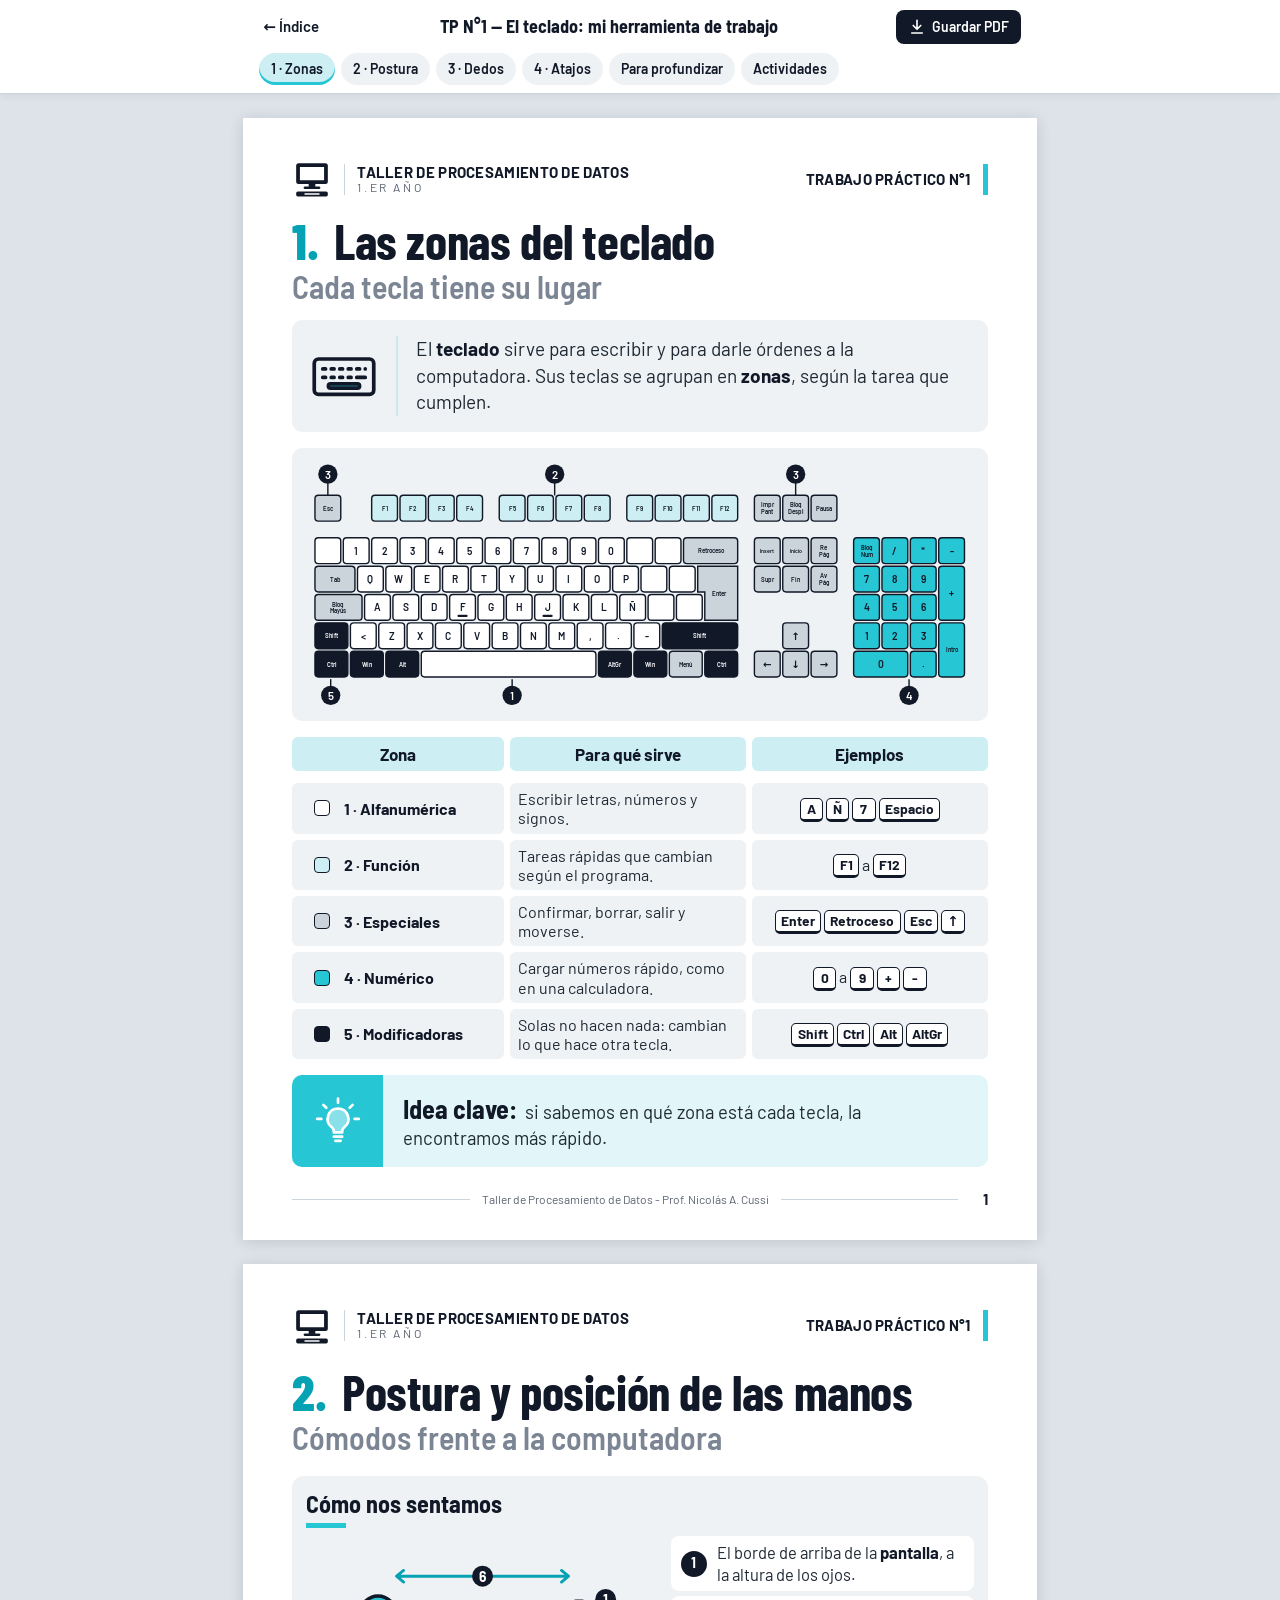
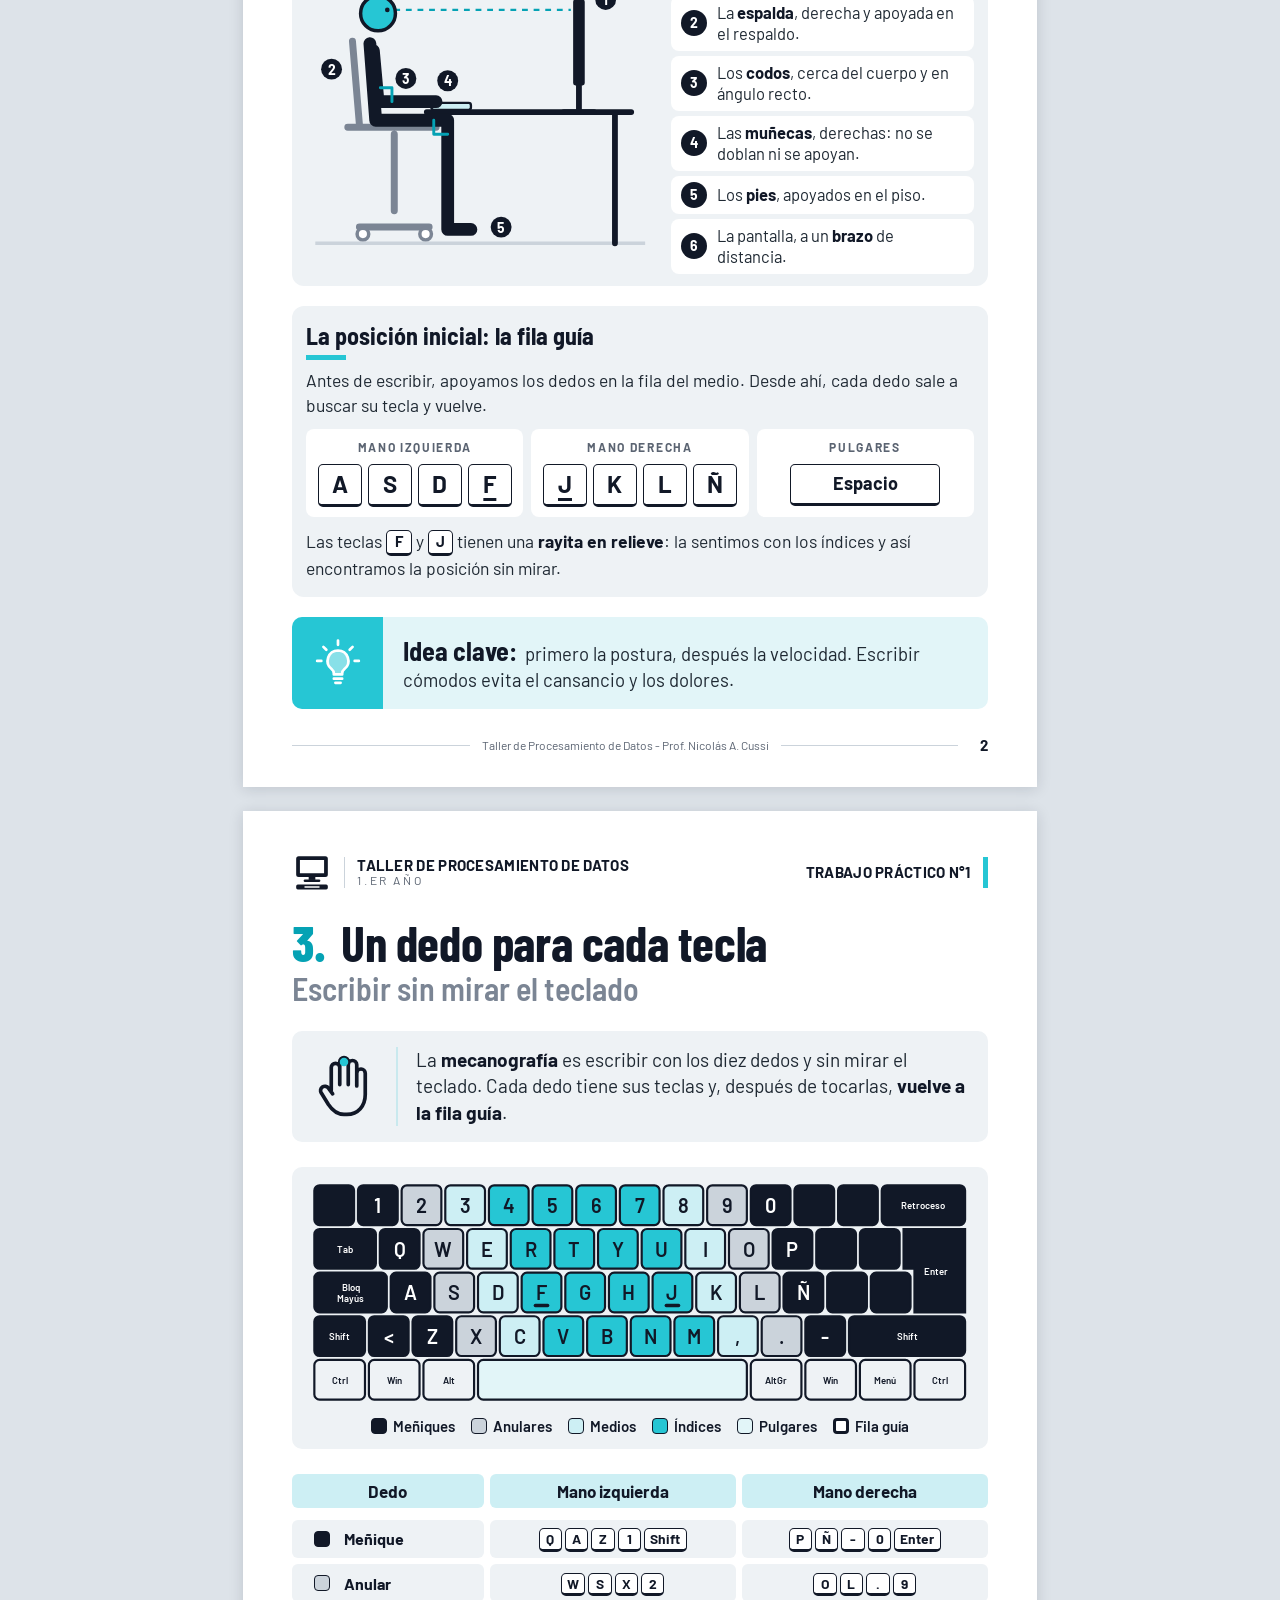
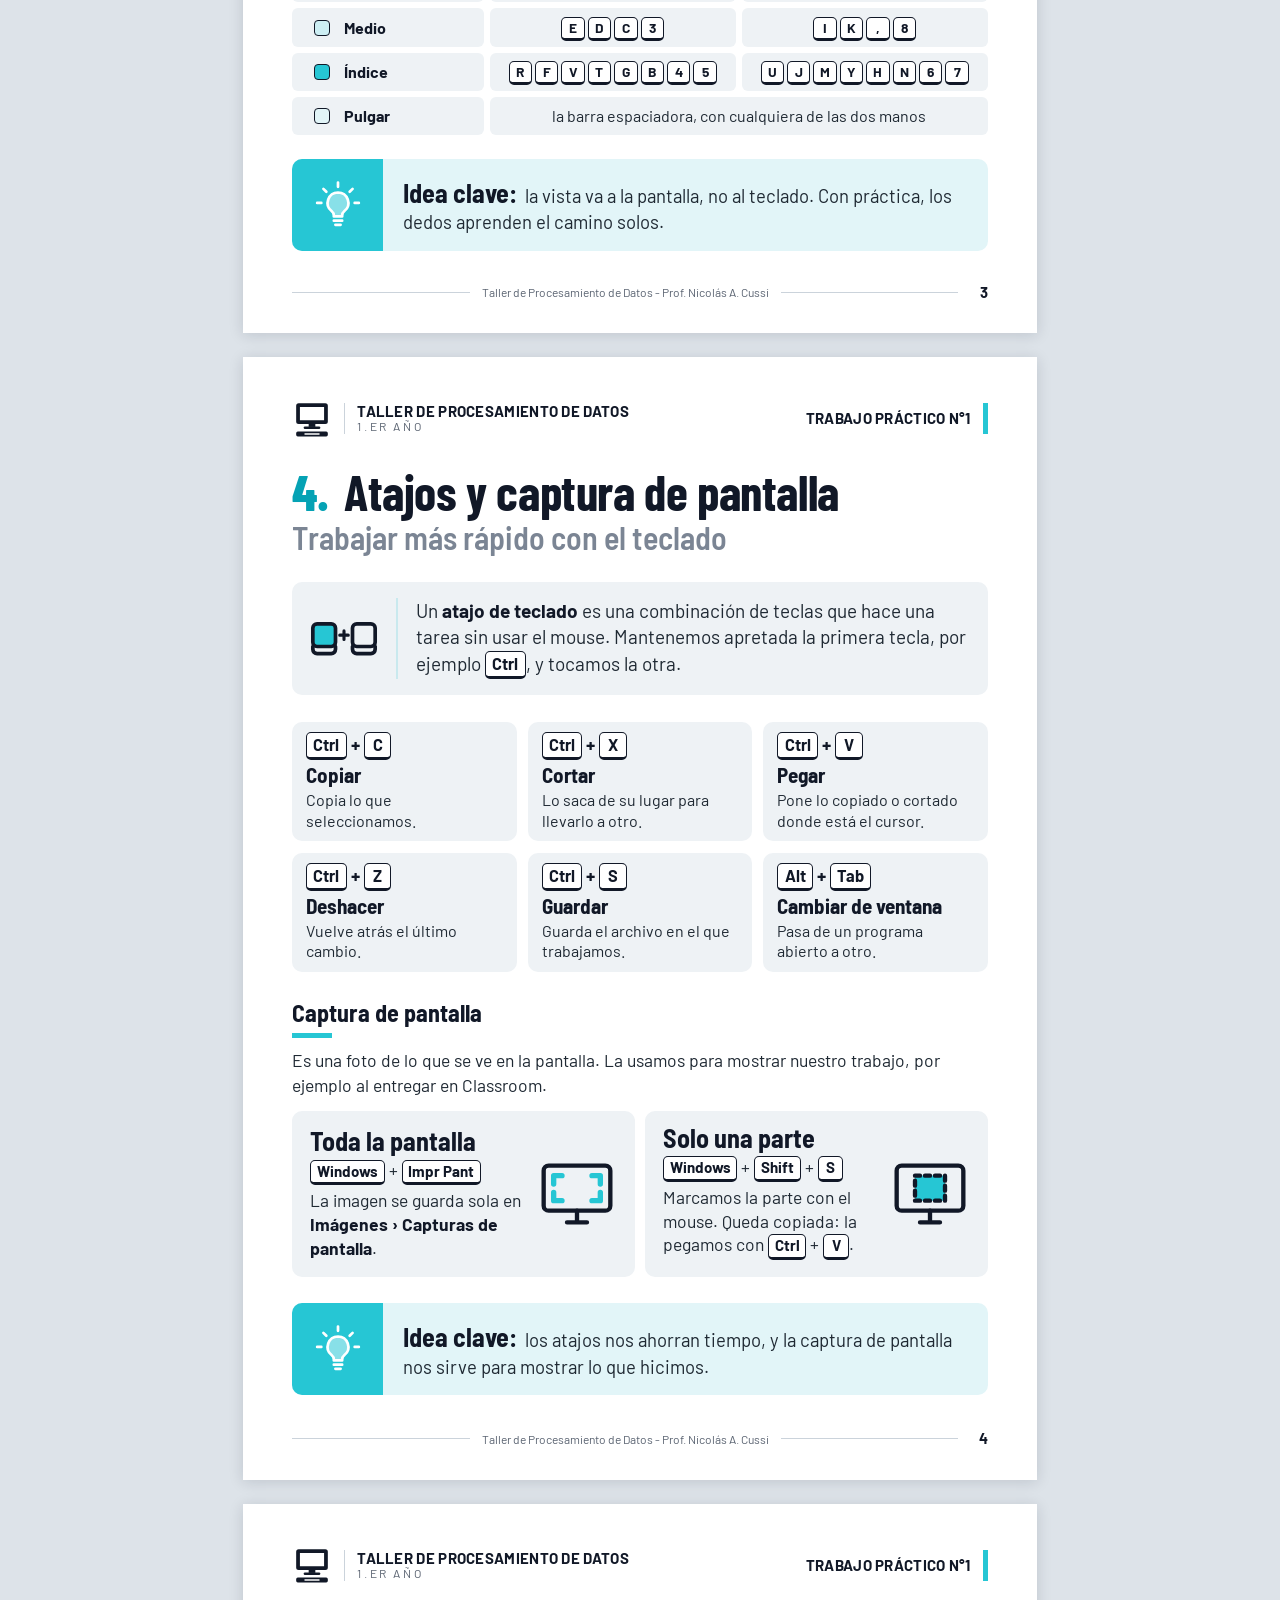
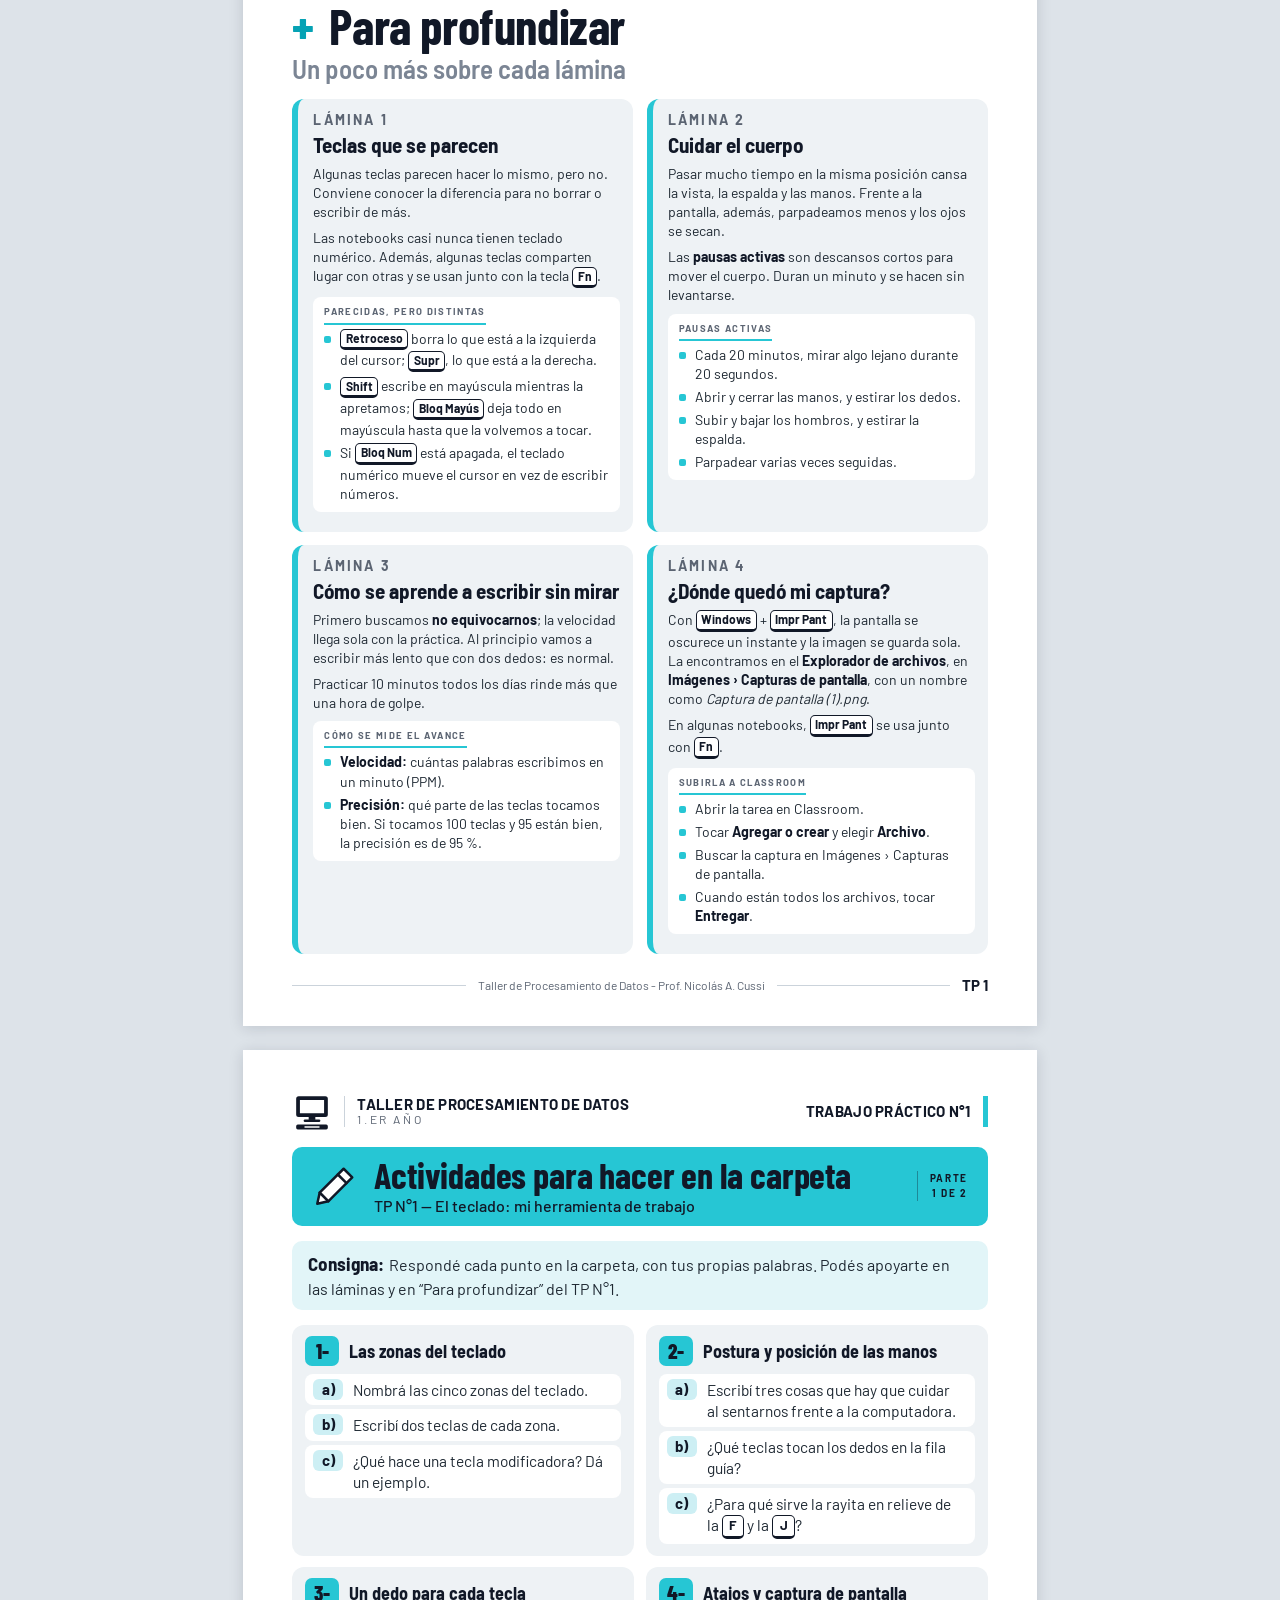
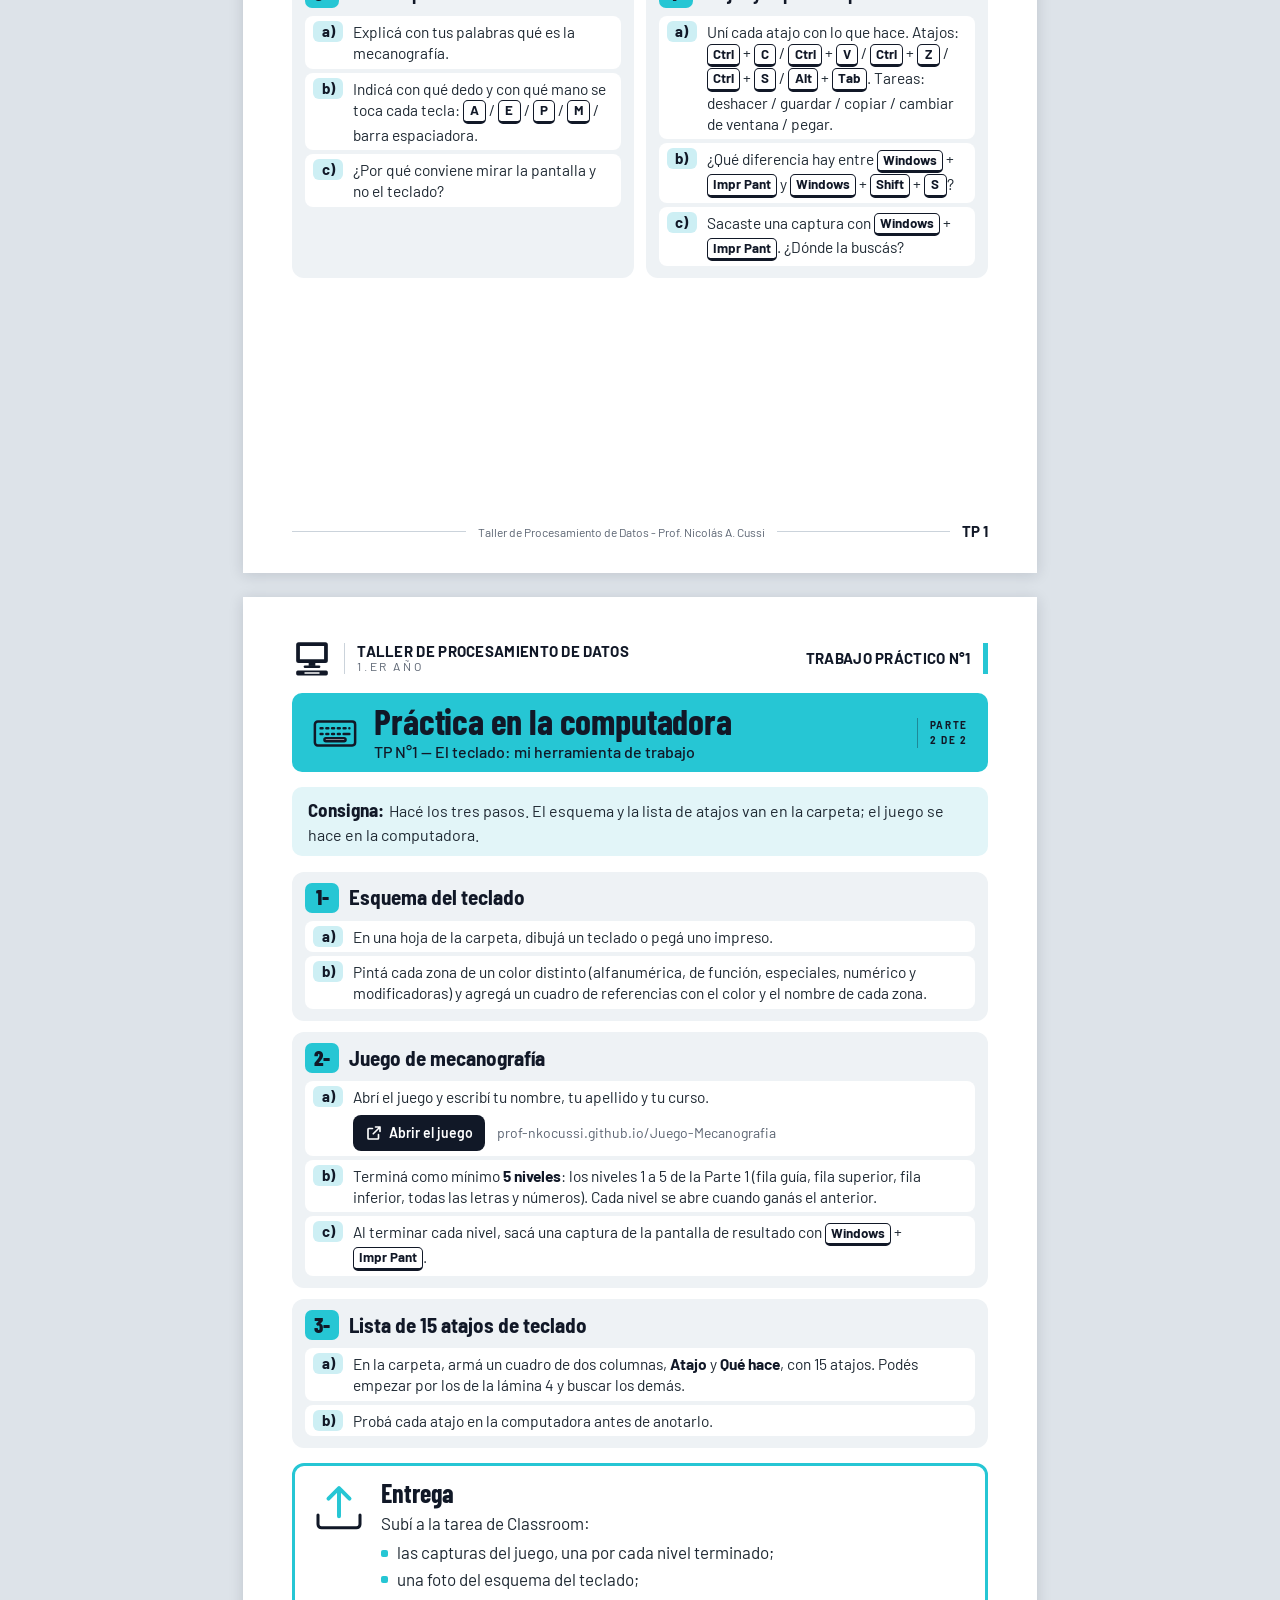
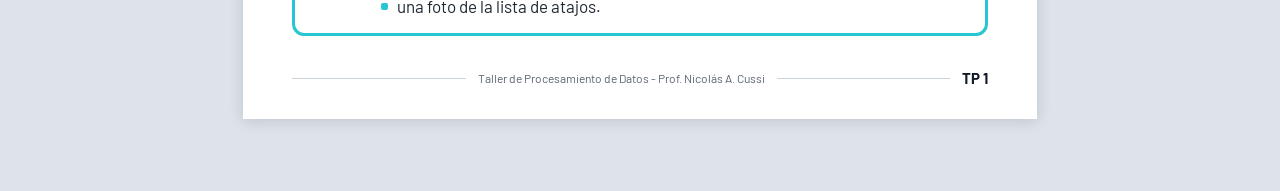
==== unidades/tp01.html @ 85e36971 "Initial commit" ====
<!DOCTYPE html>
<html lang="es-AR">
<head>
  <meta charset="utf-8">
  <meta name="viewport" content="width=device-width, initial-scale=1">
  <title>TP N°1 — El teclado: mi herramienta de trabajo · Taller de Procesamiento de Datos</title>
  <meta name="description" content="TP N°1 del Taller de Procesamiento de Datos: zonas del teclado, postura, un dedo para cada tecla, atajos de teclado y captura de pantalla. Prof. Nicolás A. Cussi.">
  <meta name="theme-color" content="#26C6D4">
  <link rel="preload" href="../assets/fonts/barlow-latin-400-normal.woff2" as="font" type="font/woff2" crossorigin>
  <link rel="preload" href="../assets/fonts/barlow-semi-condensed-latin-700-normal.woff2" as="font" type="font/woff2" crossorigin>
  <link rel="stylesheet" href="../assets/css/estilos.css">
</head>
<body data-tp="1">

<!-- ====== Íconos ====== -->
<svg width="0" height="0" style="position:absolute" aria-hidden="true" focusable="false">
  <defs>
    <symbol id="i-pc-solido" viewBox="0 0 48 48">
      <g style="fill:currentColor;stroke:none">
        <path fill-rule="evenodd" d="M8 5h32a3 3 0 0 1 3 3v19a3 3 0 0 1-3 3H8a3 3 0 0 1-3-3V8a3 3 0 0 1 3-3zm1.5 4.5v16h29v-16z"/>
        <path d="M20 30h8v3.5h-8z"/>
        <rect x="14" y="33" width="20" height="3" rx="1.5"/>
        <path fill-rule="evenodd" d="M7 39h34a2 2 0 0 1 2 2v2a2 2 0 0 1-2 2H7a2 2 0 0 1-2-2v-2a2 2 0 0 1 2-2zm8 2.2v1.6h18v-1.6z"/>
      </g>
    </symbol>
    <symbol id="i-teclado" viewBox="0 0 48 48">
      <rect x="3" y="12" width="42" height="25" rx="3"/>
      <path d="M9 19h2M15 19h2M21 19h2M27 19h2M33 19h2M39 19h0M9 25h2M15 25h2M21 25h2M27 25h2M33 25h6"/>
      <rect x="13" y="29.5" width="22" height="3" rx="1.5" style="fill:var(--ac)"/>
    </symbol>
    <symbol id="i-mano" viewBox="0 0 48 48">
      <path d="M15 27V11a3 3 0 0 1 6 0v12M21 23V7a3 3 0 0 1 6 0v16M27 23V9a3 3 0 0 1 6 0v15M33 24v-9a3 3 0 0 1 6 0v15c0 8-5 14-13 14h-2c-5 0-8-2.5-11-7l-5-8a3 3 0 0 1 5-3.5l3 4"/>
      <circle cx="24" cy="7" r="3" style="fill:var(--ac);stroke:none"/>
    </symbol>
    <symbol id="i-atajo" viewBox="0 0 48 48">
      <rect x="2" y="14" width="16" height="16" rx="3" style="fill:var(--ac)"/>
      <path d="M2 30v2a3 3 0 0 0 3 3h10a3 3 0 0 0 3-3v-2"/>
      <rect x="30" y="14" width="16" height="16" rx="3"/>
      <path d="M30 30v2a3 3 0 0 0 3 3h10a3 3 0 0 0 3-3v-2"/>
      <path d="M24 19v6M21 22h6" style="stroke-width:2.2"/>
    </symbol>
    <symbol id="i-captura" viewBox="0 0 48 48">
      <rect x="4" y="7" width="40" height="27" rx="3"/>
      <path d="M18 41h12M24 34v7"/>
      <path d="M10 18v-5h5M38 18v-5h-5M10 23v5h5M38 23v5h-5" style="stroke:var(--ac);stroke-width:3.2"/>
    </symbol>
    <symbol id="i-recorte" viewBox="0 0 48 48">
      <rect x="4" y="7" width="40" height="27" rx="3"/>
      <path d="M18 41h12M24 34v7"/>
      <rect x="15" y="13" width="18" height="15" style="fill:var(--ac);stroke-dasharray:3 3"/>
    </symbol>
    <symbol id="i-subir" viewBox="0 0 48 48">
      <path d="M6 30v8a3 3 0 0 0 3 3h30a3 3 0 0 0 3-3v-8"/>
      <path d="M24 31V7M15 16l9-9 9 9" style="stroke:var(--ac);stroke-width:3.4"/>
    </symbol>
    <symbol id="i-foco" viewBox="0 0 48 48">
      <path d="M24 2.5v4M10 8.5l2.8 2.8M38 8.5l-2.8 2.8M4 22h4M40 22h4"/>
      <path d="M24 12a10 10 0 0 0-6.2 17.8c1.4 1.2 2.2 2.6 2.2 4.2v1h8v-1c0-1.6.8-3 2.2-4.2A10 10 0 0 0 24 12z" style="fill:var(--ac)"/>
      <path d="M20 39h8M21.5 43h5"/>
    </symbol>
    <symbol id="i-lapiz" viewBox="0 0 48 48">
      <path d="M33 6l9 9-25 25-9-9z" style="fill:var(--ac)"/>
      <path d="M8 31 5.5 42.5 17 40z" style="fill:#fff"/>
      <path d="M27 12l9 9"/>
    </symbol>
    <symbol id="i-descarga" viewBox="0 0 24 24">
      <path d="M12 3v12M7 10l5 5 5-5M5 20h14"/>
    </symbol>
    <symbol id="i-externo" viewBox="0 0 24 24">
      <path d="M14 4h6v6M20 4l-9 9M18 14v5a1 1 0 0 1-1 1H5a1 1 0 0 1-1-1V7a1 1 0 0 1 1-1h5"/>
    </symbol>
  </defs>
</svg>

<a class="saltar" href="#contenido">Saltar al contenido</a>

<header class="barra">
  <div class="barra__fila">
    <a class="barra__volver" href="../index.html">← Índice</a>
    <span class="barra__titulo">TP N°1 — El teclado: mi herramienta de trabajo</span>
    <button class="boton" type="button" data-imprimir aria-label="Guardar en PDF">
      <svg aria-hidden="true" focusable="false"><use href="#i-descarga"/></svg><span><span class="boton__largo">Guardar </span>PDF</span>
    </button>
  </div>
  <nav class="partes" aria-label="Partes del TP N°1">
    <a href="#pag-1">1 · Zonas</a>
    <a href="#pag-2">2 · Postura</a>
    <a href="#pag-3">3 · Dedos</a>
    <a href="#pag-4">4 · Atajos</a>
    <a href="#profundizar">Para profundizar</a>
    <a href="#actividades">Actividades</a>
  </nav>
</header>

<main id="contenido" class="laminas">
  <h1 class="sr-only">TP N°1 — El teclado: mi herramienta de trabajo</h1>

  <!-- =================== LÁMINA 1 =================== -->
  <article class="lamina lamina--compacta" id="pag-1" aria-labelledby="t1">
    <div class="cab" aria-hidden="true">
      <svg class="cab__logo"><use href="#i-pc-solido"/></svg>
      <div class="cab__marca"><b>TALLER DE PROCESAMIENTO DE DATOS</b><span>1.ER AÑO</span></div>
      <div class="cab__lema"><span class="cab__lema-largo">TRABAJO PRÁCTICO </span><span class="cab__lema-corto">TP </span><span class="cab__lema-n">N°1</span></div>
      <span class="cab__raya"></span>
    </div>

    <div class="tit">
      <h2 class="tit__h" id="t1"><span class="tit__num">1.</span> Las zonas del teclado</h2>
      <p class="tit__sub">Cada tecla tiene su lugar</p>
    </div>

    <div class="intro">
      <svg class="ico ico--xl" aria-hidden="true" focusable="false"><use href="#i-teclado"/></svg>
      <p>El <strong>teclado</strong> sirve para escribir y para darle órdenes a la computadora. Sus teclas se agrupan en <strong>zonas</strong>, según la tarea que cumplen.</p>
    </div>

    <figure class="esquema esquema--teclado">
      <svg viewBox="-2 -12 234 88" role="img" aria-labelledby="kz-t kz-d"><title id="kz-t">Esquema de un teclado en español con sus cinco zonas</title><desc id="kz-d">1: zona alfanumérica, con las letras, los números, los signos y la barra espaciadora. 2: teclas de función, de F1 a F12, en la fila de arriba. 3: teclas especiales, como Esc, Tab, Bloq Mayús, Retroceso, Enter, Supr y las flechas. 4: teclado numérico, a la derecha. 5: teclas modificadoras: Shift, Ctrl, Alt, AltGr y Windows.</desc><rect class="tk z-esp" x="0.45" y="0.45" width="9.1" height="9.1" rx="1.2"/><text class="tt" x="5" y="5" font-size="2.2" text-anchor="middle" dominant-baseline="central">Esc</text><rect class="tk z-fn" x="20.45" y="0.45" width="9.1" height="9.1" rx="1.2"/><text class="tt" x="25" y="5" font-size="2.2" text-anchor="middle" dominant-baseline="central">F1</text><rect class="tk z-fn" x="30.45" y="0.45" width="9.1" height="9.1" rx="1.2"/><text class="tt" x="35" y="5" font-size="2.2" text-anchor="middle" dominant-baseline="central">F2</text><rect class="tk z-fn" x="40.45" y="0.45" width="9.1" height="9.1" rx="1.2"/><text class="tt" x="45" y="5" font-size="2.2" text-anchor="middle" dominant-baseline="central">F3</text><rect class="tk z-fn" x="50.45" y="0.45" width="9.1" height="9.1" rx="1.2"/><text class="tt" x="55" y="5" font-size="2.2" text-anchor="middle" dominant-baseline="central">F4</text><rect class="tk z-fn" x="65.45" y="0.45" width="9.1" height="9.1" rx="1.2"/><text class="tt" x="70" y="5" font-size="2.2" text-anchor="middle" dominant-baseline="central">F5</text><rect class="tk z-fn" x="75.45" y="0.45" width="9.1" height="9.1" rx="1.2"/><text class="tt" x="80" y="5" font-size="2.2" text-anchor="middle" dominant-baseline="central">F6</text><rect class="tk z-fn" x="85.45" y="0.45" width="9.1" height="9.1" rx="1.2"/><text class="tt" x="90" y="5" font-size="2.2" text-anchor="middle" dominant-baseline="central">F7</text><rect class="tk z-fn" x="95.45" y="0.45" width="9.1" height="9.1" rx="1.2"/><text class="tt" x="100" y="5" font-size="2.2" text-anchor="middle" dominant-baseline="central">F8</text><rect class="tk z-fn" x="110.45" y="0.45" width="9.1" height="9.1" rx="1.2"/><text class="tt" x="115" y="5" font-size="2.2" text-anchor="middle" dominant-baseline="central">F9</text><rect class="tk z-fn" x="120.45" y="0.45" width="9.1" height="9.1" rx="1.2"/><text class="tt" x="125" y="5" font-size="2.2" text-anchor="middle" dominant-baseline="central">F10</text><rect class="tk z-fn" x="130.45" y="0.45" width="9.1" height="9.1" rx="1.2"/><text class="tt" x="135" y="5" font-size="2.2" text-anchor="middle" dominant-baseline="central">F11</text><rect class="tk z-fn" x="140.45" y="0.45" width="9.1" height="9.1" rx="1.2"/><text class="tt" x="145" y="5" font-size="2.2" text-anchor="middle" dominant-baseline="central">F12</text><rect class="tk z-alfa" x="0.45" y="15.45" width="9.1" height="9.1" rx="1.2"/><rect class="tk z-alfa" x="10.45" y="15.45" width="9.1" height="9.1" rx="1.2"/><text class="tt" x="15" y="20" font-size="3.6" text-anchor="middle" dominant-baseline="central">1</text><rect class="tk z-alfa" x="20.45" y="15.45" width="9.1" height="9.1" rx="1.2"/><text class="tt" x="25" y="20" font-size="3.6" text-anchor="middle" dominant-baseline="central">2</text><rect class="tk z-alfa" x="30.45" y="15.45" width="9.1" height="9.1" rx="1.2"/><text class="tt" x="35" y="20" font-size="3.6" text-anchor="middle" dominant-baseline="central">3</text><rect class="tk z-alfa" x="40.45" y="15.45" width="9.1" height="9.1" rx="1.2"/><text class="tt" x="45" y="20" font-size="3.6" text-anchor="middle" dominant-baseline="central">4</text><rect class="tk z-alfa" x="50.45" y="15.45" width="9.1" height="9.1" rx="1.2"/><text class="tt" x="55" y="20" font-size="3.6" text-anchor="middle" dominant-baseline="central">5</text><rect class="tk z-alfa" x="60.45" y="15.45" width="9.1" height="9.1" rx="1.2"/><text class="tt" x="65" y="20" font-size="3.6" text-anchor="middle" dominant-baseline="central">6</text><rect class="tk z-alfa" x="70.45" y="15.45" width="9.1" height="9.1" rx="1.2"/><text class="tt" x="75" y="20" font-size="3.6" text-anchor="middle" dominant-baseline="central">7</text><rect class="tk z-alfa" x="80.45" y="15.45" width="9.1" height="9.1" rx="1.2"/><text class="tt" x="85" y="20" font-size="3.6" text-anchor="middle" dominant-baseline="central">8</text><rect class="tk z-alfa" x="90.45" y="15.45" width="9.1" height="9.1" rx="1.2"/><text class="tt" x="95" y="20" font-size="3.6" text-anchor="middle" dominant-baseline="central">9</text><rect class="tk z-alfa" x="100.45" y="15.45" width="9.1" height="9.1" rx="1.2"/><text class="tt" x="105" y="20" font-size="3.6" text-anchor="middle" dominant-baseline="central">0</text><rect class="tk z-alfa" x="110.45" y="15.45" width="9.1" height="9.1" rx="1.2"/><rect class="tk z-alfa" x="120.45" y="15.45" width="9.1" height="9.1" rx="1.2"/><rect class="tk z-esp" x="130.45" y="15.45" width="19.1" height="9.1" rx="1.2"/><text class="tt" x="140" y="20" font-size="2.2" text-anchor="middle" dominant-baseline="central">Retroceso</text><rect class="tk z-esp" x="0.45" y="25.45" width="14.1" height="9.1" rx="1.2"/><text class="tt" x="7.5" y="30" font-size="2.2" text-anchor="middle" dominant-baseline="central">Tab</text><rect class="tk z-alfa" x="15.45" y="25.45" width="9.1" height="9.1" rx="1.2"/><text class="tt" x="20" y="30" font-size="3.6" text-anchor="middle" dominant-baseline="central">Q</text><rect class="tk z-alfa" x="25.45" y="25.45" width="9.1" height="9.1" rx="1.2"/><text class="tt" x="30" y="30" font-size="3.6" text-anchor="middle" dominant-baseline="central">W</text><rect class="tk z-alfa" x="35.45" y="25.45" width="9.1" height="9.1" rx="1.2"/><text class="tt" x="40" y="30" font-size="3.6" text-anchor="middle" dominant-baseline="central">E</text><rect class="tk z-alfa" x="45.45" y="25.45" width="9.1" height="9.1" rx="1.2"/><text class="tt" x="50" y="30" font-size="3.6" text-anchor="middle" dominant-baseline="central">R</text><rect class="tk z-alfa" x="55.45" y="25.45" width="9.1" height="9.1" rx="1.2"/><text class="tt" x="60" y="30" font-size="3.6" text-anchor="middle" dominant-baseline="central">T</text><rect class="tk z-alfa" x="65.45" y="25.45" width="9.1" height="9.1" rx="1.2"/><text class="tt" x="70" y="30" font-size="3.6" text-anchor="middle" dominant-baseline="central">Y</text><rect class="tk z-alfa" x="75.45" y="25.45" width="9.1" height="9.1" rx="1.2"/><text class="tt" x="80" y="30" font-size="3.6" text-anchor="middle" dominant-baseline="central">U</text><rect class="tk z-alfa" x="85.45" y="25.45" width="9.1" height="9.1" rx="1.2"/><text class="tt" x="90" y="30" font-size="3.6" text-anchor="middle" dominant-baseline="central">I</text><rect class="tk z-alfa" x="95.45" y="25.45" width="9.1" height="9.1" rx="1.2"/><text class="tt" x="100" y="30" font-size="3.6" text-anchor="middle" dominant-baseline="central">O</text><rect class="tk z-alfa" x="105.45" y="25.45" width="9.1" height="9.1" rx="1.2"/><text class="tt" x="110" y="30" font-size="3.6" text-anchor="middle" dominant-baseline="central">P</text><rect class="tk z-alfa" x="115.45" y="25.45" width="9.1" height="9.1" rx="1.2"/><rect class="tk z-alfa" x="125.45" y="25.45" width="9.1" height="9.1" rx="1.2"/><path class="tk z-esp" d="M135.45 25.45H149.55V44.55H137.95V34.55H135.45Z"/><text class="tt" x="143" y="35" font-size="2.2" text-anchor="middle" dominant-baseline="central">Enter</text><rect class="tk z-esp" x="0.45" y="35.45" width="16.6" height="9.1" rx="1.2"/><text class="tt" x="8.75" y="38.85" font-size="2.2" text-anchor="middle" dominant-baseline="central">Bloq</text><text class="tt" x="8.75" y="41.16" font-size="2.2" text-anchor="middle" dominant-baseline="central">Mayús</text><rect class="tk z-alfa" x="17.95" y="35.45" width="9.1" height="9.1" rx="1.2"/><text class="tt" x="22.5" y="40" font-size="3.6" text-anchor="middle" dominant-baseline="central">A</text><rect class="tk z-alfa" x="27.95" y="35.45" width="9.1" height="9.1" rx="1.2"/><text class="tt" x="32.5" y="40" font-size="3.6" text-anchor="middle" dominant-baseline="central">S</text><rect class="tk z-alfa" x="37.95" y="35.45" width="9.1" height="9.1" rx="1.2"/><text class="tt" x="42.5" y="40" font-size="3.6" text-anchor="middle" dominant-baseline="central">D</text><rect class="tk z-alfa" x="47.95" y="35.45" width="9.1" height="9.1" rx="1.2"/><text class="tt" x="52.5" y="40" font-size="3.6" text-anchor="middle" dominant-baseline="central">F</text><path class="relieve" d="M51.1 43h2.8"/><rect class="tk z-alfa" x="57.95" y="35.45" width="9.1" height="9.1" rx="1.2"/><text class="tt" x="62.5" y="40" font-size="3.6" text-anchor="middle" dominant-baseline="central">G</text><rect class="tk z-alfa" x="67.95" y="35.45" width="9.1" height="9.1" rx="1.2"/><text class="tt" x="72.5" y="40" font-size="3.6" text-anchor="middle" dominant-baseline="central">H</text><rect class="tk z-alfa" x="77.95" y="35.45" width="9.1" height="9.1" rx="1.2"/><text class="tt" x="82.5" y="40" font-size="3.6" text-anchor="middle" dominant-baseline="central">J</text><path class="relieve" d="M81.1 43h2.8"/><rect class="tk z-alfa" x="87.95" y="35.45" width="9.1" height="9.1" rx="1.2"/><text class="tt" x="92.5" y="40" font-size="3.6" text-anchor="middle" dominant-baseline="central">K</text><rect class="tk z-alfa" x="97.95" y="35.45" width="9.1" height="9.1" rx="1.2"/><text class="tt" x="102.5" y="40" font-size="3.6" text-anchor="middle" dominant-baseline="central">L</text><rect class="tk z-alfa" x="107.95" y="35.45" width="9.1" height="9.1" rx="1.2"/><text class="tt" x="112.5" y="40" font-size="3.6" text-anchor="middle" dominant-baseline="central">Ñ</text><rect class="tk z-alfa" x="117.95" y="35.45" width="9.1" height="9.1" rx="1.2"/><rect class="tk z-alfa" x="127.95" y="35.45" width="9.1" height="9.1" rx="1.2"/><rect class="tk z-mod" x="0.45" y="45.45" width="11.6" height="9.1" rx="1.2"/><text class="tt tt--claro" x="6.25" y="50" font-size="2.2" text-anchor="middle" dominant-baseline="central">Shift</text><rect class="tk z-alfa" x="12.95" y="45.45" width="9.1" height="9.1" rx="1.2"/><text class="tt" x="17.5" y="50" font-size="3.6" text-anchor="middle" dominant-baseline="central"><</text><rect class="tk z-alfa" x="22.95" y="45.45" width="9.1" height="9.1" rx="1.2"/><text class="tt" x="27.5" y="50" font-size="3.6" text-anchor="middle" dominant-baseline="central">Z</text><rect class="tk z-alfa" x="32.95" y="45.45" width="9.1" height="9.1" rx="1.2"/><text class="tt" x="37.5" y="50" font-size="3.6" text-anchor="middle" dominant-baseline="central">X</text><rect class="tk z-alfa" x="42.95" y="45.45" width="9.1" height="9.1" rx="1.2"/><text class="tt" x="47.5" y="50" font-size="3.6" text-anchor="middle" dominant-baseline="central">C</text><rect class="tk z-alfa" x="52.95" y="45.45" width="9.1" height="9.1" rx="1.2"/><text class="tt" x="57.5" y="50" font-size="3.6" text-anchor="middle" dominant-baseline="central">V</text><rect class="tk z-alfa" x="62.95" y="45.45" width="9.1" height="9.1" rx="1.2"/><text class="tt" x="67.5" y="50" font-size="3.6" text-anchor="middle" dominant-baseline="central">B</text><rect class="tk z-alfa" x="72.95" y="45.45" width="9.1" height="9.1" rx="1.2"/><text class="tt" x="77.5" y="50" font-size="3.6" text-anchor="middle" dominant-baseline="central">N</text><rect class="tk z-alfa" x="82.95" y="45.45" width="9.1" height="9.1" rx="1.2"/><text class="tt" x="87.5" y="50" font-size="3.6" text-anchor="middle" dominant-baseline="central">M</text><rect class="tk z-alfa" x="92.95" y="45.45" width="9.1" height="9.1" rx="1.2"/><text class="tt" x="97.5" y="50" font-size="3.6" text-anchor="middle" dominant-baseline="central">,</text><rect class="tk z-alfa" x="102.95" y="45.45" width="9.1" height="9.1" rx="1.2"/><text class="tt" x="107.5" y="50" font-size="3.6" text-anchor="middle" dominant-baseline="central">.</text><rect class="tk z-alfa" x="112.95" y="45.45" width="9.1" height="9.1" rx="1.2"/><text class="tt" x="117.5" y="50" font-size="3.6" text-anchor="middle" dominant-baseline="central">-</text><rect class="tk z-mod" x="122.95" y="45.45" width="26.6" height="9.1" rx="1.2"/><text class="tt tt--claro" x="136.25" y="50" font-size="2.2" text-anchor="middle" dominant-baseline="central">Shift</text><rect class="tk z-mod" x="0.45" y="55.45" width="11.6" height="9.1" rx="1.2"/><text class="tt tt--claro" x="6.25" y="60" font-size="2.2" text-anchor="middle" dominant-baseline="central">Ctrl</text><rect class="tk z-mod" x="12.95" y="55.45" width="11.6" height="9.1" rx="1.2"/><text class="tt tt--claro" x="18.75" y="60" font-size="2.2" text-anchor="middle" dominant-baseline="central">Win</text><rect class="tk z-mod" x="25.45" y="55.45" width="11.6" height="9.1" rx="1.2"/><text class="tt tt--claro" x="31.25" y="60" font-size="2.2" text-anchor="middle" dominant-baseline="central">Alt</text><rect class="tk z-alfa" x="37.95" y="55.45" width="61.6" height="9.1" rx="1.2"/><rect class="tk z-mod" x="100.45" y="55.45" width="11.6" height="9.1" rx="1.2"/><text class="tt tt--claro" x="106.25" y="60" font-size="2.2" text-anchor="middle" dominant-baseline="central">AltGr</text><rect class="tk z-mod" x="112.95" y="55.45" width="11.6" height="9.1" rx="1.2"/><text class="tt tt--claro" x="118.75" y="60" font-size="2.2" text-anchor="middle" dominant-baseline="central">Win</text><rect class="tk z-esp" x="125.45" y="55.45" width="11.6" height="9.1" rx="1.2"/><text class="tt" x="131.25" y="60" font-size="2.2" text-anchor="middle" dominant-baseline="central">Menú</text><rect class="tk z-mod" x="137.95" y="55.45" width="11.6" height="9.1" rx="1.2"/><text class="tt tt--claro" x="143.75" y="60" font-size="2.2" text-anchor="middle" dominant-baseline="central">Ctrl</text><rect class="tk z-esp" x="155.45" y="0.45" width="9.1" height="9.1" rx="1.2"/><text class="tt" x="160" y="3.85" font-size="2.2" text-anchor="middle" dominant-baseline="central">Impr</text><text class="tt" x="160" y="6.16" font-size="2.2" text-anchor="middle" dominant-baseline="central">Pant</text><rect class="tk z-esp" x="165.45" y="0.45" width="9.1" height="9.1" rx="1.2"/><text class="tt" x="170" y="3.85" font-size="2.2" text-anchor="middle" dominant-baseline="central">Bloq</text><text class="tt" x="170" y="6.16" font-size="2.2" text-anchor="middle" dominant-baseline="central">Despl</text><rect class="tk z-esp" x="175.45" y="0.45" width="9.1" height="9.1" rx="1.2"/><text class="tt" x="180" y="5" font-size="2.2" text-anchor="middle" dominant-baseline="central">Pausa</text><rect class="tk z-esp" x="155.45" y="15.45" width="9.1" height="9.1" rx="1.2"/><text class="tt" x="160" y="20" font-size="1.9" text-anchor="middle" dominant-baseline="central">Insert</text><rect class="tk z-esp" x="165.45" y="15.45" width="9.1" height="9.1" rx="1.2"/><text class="tt" x="170" y="20" font-size="1.9" text-anchor="middle" dominant-baseline="central">Inicio</text><rect class="tk z-esp" x="175.45" y="15.45" width="9.1" height="9.1" rx="1.2"/><text class="tt" x="180" y="18.85" font-size="2.2" text-anchor="middle" dominant-baseline="central">Re</text><text class="tt" x="180" y="21.16" font-size="2.2" text-anchor="middle" dominant-baseline="central">Pág</text><rect class="tk z-esp" x="155.45" y="25.45" width="9.1" height="9.1" rx="1.2"/><text class="tt" x="160" y="30" font-size="2.2" text-anchor="middle" dominant-baseline="central">Supr</text><rect class="tk z-esp" x="165.45" y="25.45" width="9.1" height="9.1" rx="1.2"/><text class="tt" x="170" y="30" font-size="2.2" text-anchor="middle" dominant-baseline="central">Fin</text><rect class="tk z-esp" x="175.45" y="25.45" width="9.1" height="9.1" rx="1.2"/><text class="tt" x="180" y="28.85" font-size="2.2" text-anchor="middle" dominant-baseline="central">Av</text><text class="tt" x="180" y="31.16" font-size="2.2" text-anchor="middle" dominant-baseline="central">Pág</text><rect class="tk z-esp" x="165.45" y="45.45" width="9.1" height="9.1" rx="1.2"/><text class="tt" x="170" y="50" font-size="3.6" text-anchor="middle" dominant-baseline="central">↑</text><rect class="tk z-esp" x="155.45" y="55.45" width="9.1" height="9.1" rx="1.2"/><text class="tt" x="160" y="60" font-size="3.6" text-anchor="middle" dominant-baseline="central">←</text><rect class="tk z-esp" x="165.45" y="55.45" width="9.1" height="9.1" rx="1.2"/><text class="tt" x="170" y="60" font-size="3.6" text-anchor="middle" dominant-baseline="central">↓</text><rect class="tk z-esp" x="175.45" y="55.45" width="9.1" height="9.1" rx="1.2"/><text class="tt" x="180" y="60" font-size="3.6" text-anchor="middle" dominant-baseline="central">→</text><rect class="tk z-num" x="190.45" y="15.45" width="9.1" height="9.1" rx="1.2"/><text class="tt" x="195" y="18.85" font-size="2.2" text-anchor="middle" dominant-baseline="central">Bloq</text><text class="tt" x="195" y="21.16" font-size="2.2" text-anchor="middle" dominant-baseline="central">Num</text><rect class="tk z-num" x="200.45" y="15.45" width="9.1" height="9.1" rx="1.2"/><text class="tt" x="205" y="20" font-size="3.6" text-anchor="middle" dominant-baseline="central">/</text><rect class="tk z-num" x="210.45" y="15.45" width="9.1" height="9.1" rx="1.2"/><text class="tt" x="215" y="20" font-size="3.6" text-anchor="middle" dominant-baseline="central">*</text><rect class="tk z-num" x="220.45" y="15.45" width="9.1" height="9.1" rx="1.2"/><text class="tt" x="225" y="20" font-size="3.6" text-anchor="middle" dominant-baseline="central">-</text><rect class="tk z-num" x="190.45" y="25.45" width="9.1" height="9.1" rx="1.2"/><text class="tt" x="195" y="30" font-size="3.6" text-anchor="middle" dominant-baseline="central">7</text><rect class="tk z-num" x="200.45" y="25.45" width="9.1" height="9.1" rx="1.2"/><text class="tt" x="205" y="30" font-size="3.6" text-anchor="middle" dominant-baseline="central">8</text><rect class="tk z-num" x="210.45" y="25.45" width="9.1" height="9.1" rx="1.2"/><text class="tt" x="215" y="30" font-size="3.6" text-anchor="middle" dominant-baseline="central">9</text><rect class="tk z-num" x="190.45" y="35.45" width="9.1" height="9.1" rx="1.2"/><text class="tt" x="195" y="40" font-size="3.6" text-anchor="middle" dominant-baseline="central">4</text><rect class="tk z-num" x="200.45" y="35.45" width="9.1" height="9.1" rx="1.2"/><text class="tt" x="205" y="40" font-size="3.6" text-anchor="middle" dominant-baseline="central">5</text><rect class="tk z-num" x="210.45" y="35.45" width="9.1" height="9.1" rx="1.2"/><text class="tt" x="215" y="40" font-size="3.6" text-anchor="middle" dominant-baseline="central">6</text><rect class="tk z-num" x="190.45" y="45.45" width="9.1" height="9.1" rx="1.2"/><text class="tt" x="195" y="50" font-size="3.6" text-anchor="middle" dominant-baseline="central">1</text><rect class="tk z-num" x="200.45" y="45.45" width="9.1" height="9.1" rx="1.2"/><text class="tt" x="205" y="50" font-size="3.6" text-anchor="middle" dominant-baseline="central">2</text><rect class="tk z-num" x="210.45" y="45.45" width="9.1" height="9.1" rx="1.2"/><text class="tt" x="215" y="50" font-size="3.6" text-anchor="middle" dominant-baseline="central">3</text><rect class="tk z-num" x="220.45" y="25.45" width="9.1" height="19.1" rx="1.2"/><text class="tt" x="225" y="35" font-size="3.6" text-anchor="middle" dominant-baseline="central">+</text><rect class="tk z-num" x="220.45" y="45.45" width="9.1" height="19.1" rx="1.2"/><text class="tt" x="225" y="55" font-size="2.2" text-anchor="middle" dominant-baseline="central">Intro</text><rect class="tk z-num" x="190.45" y="55.45" width="19.1" height="9.1" rx="1.2"/><text class="tt" x="200" y="60" font-size="3.6" text-anchor="middle" dominant-baseline="central">0</text><rect class="tk z-num" x="210.45" y="55.45" width="9.1" height="9.1" rx="1.2"/><text class="tt" x="215" y="60" font-size="3.6" text-anchor="middle" dominant-baseline="central">.</text><path class="guia" d="M70 71L70 65.3"/><circle class="badge" cx="70" cy="71" r="3.4"/><text class="tt tt--claro" x="70" y="71" font-size="4" font-weight="700" text-anchor="middle" dominant-baseline="central">1</text><path class="guia" d="M85 -7L85 0.5"/><circle class="badge" cx="85" cy="-7" r="3.4"/><text class="tt tt--claro" x="85" y="-7" font-size="4" font-weight="700" text-anchor="middle" dominant-baseline="central">2</text><path class="guia" d="M170 -7L170 0.5"/><circle class="badge" cx="170" cy="-7" r="3.4"/><text class="tt tt--claro" x="170" y="-7" font-size="4" font-weight="700" text-anchor="middle" dominant-baseline="central">3</text><path class="guia" d="M210 71L210 65.3"/><circle class="badge" cx="210" cy="71" r="3.4"/><text class="tt tt--claro" x="210" y="71" font-size="4" font-weight="700" text-anchor="middle" dominant-baseline="central">4</text><path class="guia" d="M6 71L6 65.3"/><circle class="badge" cx="6" cy="71" r="3.4"/><text class="tt tt--claro" x="6" y="71" font-size="4" font-weight="700" text-anchor="middle" dominant-baseline="central">5</text><path class="guia" d="M5 -7L5 0.5"/><circle class="badge" cx="5" cy="-7" r="3.4"/><text class="tt tt--claro" x="5" y="-7" font-size="4" font-weight="700" text-anchor="middle" dominant-baseline="central">3</text></svg>
    </figure>

    <table class="tabla-comp tabla-zonas">
      <caption class="sr-only">Las cinco zonas del teclado, para qué sirven y ejemplos de teclas</caption>
      <thead>
        <tr><th scope="col">Zona</th><th scope="col">Para qué sirve</th><th scope="col">Ejemplos</th></tr>
      </thead>
      <tbody>
        <tr><th scope="row"><span><i class="muestra z-alfa" aria-hidden="true"></i>1 · Alfanumérica</span></th><td>Escribir letras, números y signos.</td><td><kbd>A</kbd> <kbd>Ñ</kbd> <kbd>7</kbd> <kbd>Espacio</kbd></td></tr>
        <tr><th scope="row"><span><i class="muestra z-fn" aria-hidden="true"></i>2 · Función</span></th><td>Tareas rápidas que cambian según el programa.</td><td><kbd>F1</kbd> a <kbd>F12</kbd></td></tr>
        <tr><th scope="row"><span><i class="muestra z-esp" aria-hidden="true"></i>3 · Especiales</span></th><td>Confirmar, borrar, salir y moverse.</td><td><kbd>Enter</kbd> <kbd>Retroceso</kbd> <kbd>Esc</kbd> <kbd>↑</kbd></td></tr>
        <tr><th scope="row"><span><i class="muestra z-num" aria-hidden="true"></i>4 · Numérico</span></th><td>Cargar números rápido, como en una calculadora.</td><td><kbd>0</kbd> a <kbd>9</kbd> <kbd>+</kbd> <kbd>-</kbd></td></tr>
        <tr><th scope="row"><span><i class="muestra z-mod" aria-hidden="true"></i>5 · Modificadoras</span></th><td>Solas no hacen nada: cambian lo que hace otra tecla.</td><td><kbd>Shift</kbd> <kbd>Ctrl</kbd> <kbd>Alt</kbd> <kbd>AltGr</kbd></td></tr>
      </tbody>
    </table>

    <aside class="idea" aria-label="Idea clave">
      <span class="idea__ico"><svg class="ico" aria-hidden="true" focusable="false"><use href="#i-foco"/></svg></span>
      <p><strong>Idea clave:</strong> si sabemos en qué zona está cada tecla, la encontramos más rápido.</p>
    </aside>

    <footer class="pie">
      <span class="pie__linea"></span>
      <span>Taller de Procesamiento de Datos - Prof. Nicolás A. Cussi</span>
      <span class="pie__linea"></span>
      <span class="pie__num" aria-label="Página 1">1</span>
    </footer>
  </article>

  <!-- =================== LÁMINA 2 =================== -->
  <article class="lamina" id="pag-2" aria-labelledby="t2">
    <div class="cab" aria-hidden="true">
      <svg class="cab__logo"><use href="#i-pc-solido"/></svg>
      <div class="cab__marca"><b>TALLER DE PROCESAMIENTO DE DATOS</b><span>1.ER AÑO</span></div>
      <div class="cab__lema"><span class="cab__lema-largo">TRABAJO PRÁCTICO </span><span class="cab__lema-corto">TP </span><span class="cab__lema-n">N°1</span></div>
      <span class="cab__raya"></span>
    </div>

    <div class="tit">
      <h2 class="tit__h" id="t2"><span class="tit__num">2.</span> Postura y posición de las manos</h2>
      <p class="tit__sub">Cómodos frente a la computadora</p>
    </div>

    <section class="postura" aria-labelledby="s2">
      <h3 class="subtitulo" id="s2">Cómo nos sentamos</h3>
      <div class="postura__cuerpo">
        <figure class="esquema">
          <svg viewBox="0 0 300 262" role="img" aria-labelledby="po-t po-d">
            <title id="po-t">Esquema de una persona sentada frente a la computadora, vista de costado</title>
            <desc id="po-d">La persona está sentada con la espalda apoyada en el respaldo. El borde de arriba de la pantalla está a la altura de sus ojos y a un brazo de distancia. Los codos forman un ángulo recto, las muñecas están derechas sobre el teclado y los pies apoyados en el piso. Los números marcan cada uno de estos puntos.</desc>
            <path class="p-piso" d="M8 250H292"/>
            <!-- silla -->
            <path class="p-silla" d="M36 150h76M46 148 40 76M76 156v66M46 236h60"/>
            <circle class="p-rueda" cx="49" cy="242" r="5"/><circle class="p-rueda" cx="103" cy="242" r="5"/>
            <!-- escritorio -->
            <path class="p-mueble" d="M104 137h176M266 137v113"/>
            <rect class="p-teclado" x="108" y="129" width="34" height="6" rx="2"/>
            <!-- pantalla -->
            <path class="p-mueble" d="M222 137h26M235 137v-24"/>
            <rect class="p-pantalla" x="230" y="40" width="10" height="74" rx="2"/>
            <!-- línea de la vista -->
            <path class="p-vista" d="M76 49H228"/>
            <!-- distancia: un brazo -->
            <path class="p-ac" d="M78 20H226M84 15l-6 5 6 5M220 15l6 5-6 5"/>
            <!-- cuerpo -->
            <path class="p-cuerpo" d="M60 144 55 78M58 84 62 128 112 128M60 144H122V238H142"/>
            <circle class="p-cabeza" cx="62" cy="52" r="15"/>
            <circle class="p-ojo" cx="70" cy="49" r="2"/>
            <!-- ángulos rectos -->
            <path class="p-ac" d="M64 116h10v12M110 144v12h12"/>
            <!-- referencias -->
            <g class="p-ref">
              <circle cx="258" cy="40" r="9"/><text x="258" y="40">1</text>
              <circle cx="22" cy="100" r="9"/><text x="22" y="100">2</text>
              <circle cx="86" cy="108" r="9"/><text x="86" y="108">3</text>
              <circle cx="122" cy="110" r="9"/><text x="122" y="110">4</text>
              <circle cx="168" cy="236" r="9"/><text x="168" y="236">5</text>
              <circle cx="152" cy="20" r="9"/><text x="152" y="20">6</text>
            </g>
          </svg>
        </figure>
        <ol class="puntos">
          <li><span class="puntos__n" aria-hidden="true">1</span><span>El borde de arriba de la <strong>pantalla</strong>, a la altura de los ojos.</span></li>
          <li><span class="puntos__n" aria-hidden="true">2</span><span>La <strong>espalda</strong>, derecha y apoyada en el respaldo.</span></li>
          <li><span class="puntos__n" aria-hidden="true">3</span><span>Los <strong>codos</strong>, cerca del cuerpo y en ángulo recto.</span></li>
          <li><span class="puntos__n" aria-hidden="true">4</span><span>Las <strong>muñecas</strong>, derechas: no se doblan ni se apoyan.</span></li>
          <li><span class="puntos__n" aria-hidden="true">5</span><span>Los <strong>pies</strong>, apoyados en el piso.</span></li>
          <li><span class="puntos__n" aria-hidden="true">6</span><span>La pantalla, a un <strong>brazo</strong> de distancia.</span></li>
        </ol>
      </div>
    </section>

    <section class="panel" aria-labelledby="s2b">
      <div class="panel__cab"><h3 class="subtitulo" id="s2b">La posición inicial: la fila guía</h3></div>
      <p class="panel__texto">Antes de escribir, apoyamos los dedos en la fila del medio. Desde ahí, cada dedo sale a buscar su tecla y vuelve.</p>
      <div class="fila-guia">
        <div class="fila-guia__mano">
          <h4>Mano izquierda</h4>
          <p class="teclas"><kbd>A</kbd><kbd>S</kbd><kbd>D</kbd><kbd class="con-relieve">F</kbd></p>
        </div>
        <div class="fila-guia__mano">
          <h4>Mano derecha</h4>
          <p class="teclas"><kbd class="con-relieve">J</kbd><kbd>K</kbd><kbd>L</kbd><kbd>Ñ</kbd></p>
        </div>
        <div class="fila-guia__mano">
          <h4>Pulgares</h4>
          <p class="teclas"><kbd class="tecla-espacio">Espacio</kbd></p>
        </div>
      </div>
      <p class="panel__texto">Las teclas <kbd>F</kbd> y <kbd>J</kbd> tienen una <strong>rayita en relieve</strong>: la sentimos con los índices y así encontramos la posición sin mirar.</p>
    </section>

    <aside class="idea" aria-label="Idea clave">
      <span class="idea__ico"><svg class="ico" aria-hidden="true" focusable="false"><use href="#i-foco"/></svg></span>
      <p><strong>Idea clave:</strong> primero la postura, después la velocidad. Escribir cómodos evita el cansancio y los dolores.</p>
    </aside>

    <footer class="pie">
      <span class="pie__linea"></span>
      <span>Taller de Procesamiento de Datos - Prof. Nicolás A. Cussi</span>
      <span class="pie__linea"></span>
      <span class="pie__num" aria-label="Página 2">2</span>
    </footer>
  </article>

  <!-- =================== LÁMINA 3 =================== -->
  <article class="lamina" id="pag-3" aria-labelledby="t3">
    <div class="cab" aria-hidden="true">
      <svg class="cab__logo"><use href="#i-pc-solido"/></svg>
      <div class="cab__marca"><b>TALLER DE PROCESAMIENTO DE DATOS</b><span>1.ER AÑO</span></div>
      <div class="cab__lema"><span class="cab__lema-largo">TRABAJO PRÁCTICO </span><span class="cab__lema-corto">TP </span><span class="cab__lema-n">N°1</span></div>
      <span class="cab__raya"></span>
    </div>

    <div class="tit">
      <h2 class="tit__h" id="t3"><span class="tit__num">3.</span> Un dedo para cada tecla</h2>
      <p class="tit__sub">Escribir sin mirar el teclado</p>
    </div>

    <div class="intro">
      <svg class="ico ico--xl" aria-hidden="true" focusable="false"><use href="#i-mano"/></svg>
      <p>La <strong>mecanografía</strong> es escribir con los diez dedos y sin mirar el teclado. Cada dedo tiene sus teclas y, después de tocarlas, <strong>vuelve a la fila guía</strong>.</p>
    </div>

    <figure class="esquema esquema--teclado">
      <svg viewBox="-1 -1 152 52" role="img" aria-labelledby="kd-t kd-d"><title id="kd-t">Esquema del teclado con las teclas de cada dedo</title><desc id="kd-d">Cada dedo se ocupa de una columna inclinada de teclas. Meñiques: las teclas de los bordes, como Q, A, Z, P, Ñ, Shift y Enter. Anulares: W, S, X, O, L y el punto. Medios: E, D, C, I, K y la coma. Índices: las dos columnas del centro de cada mano, R, F, V, T, G, B y Y, H, N, U, J, M. Pulgares: la barra espaciadora. La fila guía es A, S, D, F, J, K, L, Ñ.</desc><rect class="tk d-me" x="0.45" y="0.45" width="9.1" height="9.1" rx="1.2"/><rect class="tk d-me" x="10.45" y="0.45" width="9.1" height="9.1" rx="1.2"/><text class="tt tt--claro" x="15" y="5" font-size="4.6" text-anchor="middle" dominant-baseline="central">1</text><rect class="tk d-an" x="20.45" y="0.45" width="9.1" height="9.1" rx="1.2"/><text class="tt" x="25" y="5" font-size="4.6" text-anchor="middle" dominant-baseline="central">2</text><rect class="tk d-md" x="30.45" y="0.45" width="9.1" height="9.1" rx="1.2"/><text class="tt" x="35" y="5" font-size="4.6" text-anchor="middle" dominant-baseline="central">3</text><rect class="tk d-in" x="40.45" y="0.45" width="9.1" height="9.1" rx="1.2"/><text class="tt" x="45" y="5" font-size="4.6" text-anchor="middle" dominant-baseline="central">4</text><rect class="tk d-in" x="50.45" y="0.45" width="9.1" height="9.1" rx="1.2"/><text class="tt" x="55" y="5" font-size="4.6" text-anchor="middle" dominant-baseline="central">5</text><rect class="tk d-in" x="60.45" y="0.45" width="9.1" height="9.1" rx="1.2"/><text class="tt" x="65" y="5" font-size="4.6" text-anchor="middle" dominant-baseline="central">6</text><rect class="tk d-in" x="70.45" y="0.45" width="9.1" height="9.1" rx="1.2"/><text class="tt" x="75" y="5" font-size="4.6" text-anchor="middle" dominant-baseline="central">7</text><rect class="tk d-md" x="80.45" y="0.45" width="9.1" height="9.1" rx="1.2"/><text class="tt" x="85" y="5" font-size="4.6" text-anchor="middle" dominant-baseline="central">8</text><rect class="tk d-an" x="90.45" y="0.45" width="9.1" height="9.1" rx="1.2"/><text class="tt" x="95" y="5" font-size="4.6" text-anchor="middle" dominant-baseline="central">9</text><rect class="tk d-me" x="100.45" y="0.45" width="9.1" height="9.1" rx="1.2"/><text class="tt tt--claro" x="105" y="5" font-size="4.6" text-anchor="middle" dominant-baseline="central">0</text><rect class="tk d-me" x="110.45" y="0.45" width="9.1" height="9.1" rx="1.2"/><rect class="tk d-me" x="120.45" y="0.45" width="9.1" height="9.1" rx="1.2"/><rect class="tk d-me" x="130.45" y="0.45" width="19.1" height="9.1" rx="1.2"/><text class="tt tt--claro" x="140" y="5" font-size="2.2" text-anchor="middle" dominant-baseline="central">Retroceso</text><rect class="tk d-me" x="0.45" y="10.45" width="14.1" height="9.1" rx="1.2"/><text class="tt tt--claro" x="7.5" y="15" font-size="2.2" text-anchor="middle" dominant-baseline="central">Tab</text><rect class="tk d-me" x="15.45" y="10.45" width="9.1" height="9.1" rx="1.2"/><text class="tt tt--claro" x="20" y="15" font-size="4.6" text-anchor="middle" dominant-baseline="central">Q</text><rect class="tk d-an" x="25.45" y="10.45" width="9.1" height="9.1" rx="1.2"/><text class="tt" x="30" y="15" font-size="4.6" text-anchor="middle" dominant-baseline="central">W</text><rect class="tk d-md" x="35.45" y="10.45" width="9.1" height="9.1" rx="1.2"/><text class="tt" x="40" y="15" font-size="4.6" text-anchor="middle" dominant-baseline="central">E</text><rect class="tk d-in" x="45.45" y="10.45" width="9.1" height="9.1" rx="1.2"/><text class="tt" x="50" y="15" font-size="4.6" text-anchor="middle" dominant-baseline="central">R</text><rect class="tk d-in" x="55.45" y="10.45" width="9.1" height="9.1" rx="1.2"/><text class="tt" x="60" y="15" font-size="4.6" text-anchor="middle" dominant-baseline="central">T</text><rect class="tk d-in" x="65.45" y="10.45" width="9.1" height="9.1" rx="1.2"/><text class="tt" x="70" y="15" font-size="4.6" text-anchor="middle" dominant-baseline="central">Y</text><rect class="tk d-in" x="75.45" y="10.45" width="9.1" height="9.1" rx="1.2"/><text class="tt" x="80" y="15" font-size="4.6" text-anchor="middle" dominant-baseline="central">U</text><rect class="tk d-md" x="85.45" y="10.45" width="9.1" height="9.1" rx="1.2"/><text class="tt" x="90" y="15" font-size="4.6" text-anchor="middle" dominant-baseline="central">I</text><rect class="tk d-an" x="95.45" y="10.45" width="9.1" height="9.1" rx="1.2"/><text class="tt" x="100" y="15" font-size="4.6" text-anchor="middle" dominant-baseline="central">O</text><rect class="tk d-me" x="105.45" y="10.45" width="9.1" height="9.1" rx="1.2"/><text class="tt tt--claro" x="110" y="15" font-size="4.6" text-anchor="middle" dominant-baseline="central">P</text><rect class="tk d-me" x="115.45" y="10.45" width="9.1" height="9.1" rx="1.2"/><rect class="tk d-me" x="125.45" y="10.45" width="9.1" height="9.1" rx="1.2"/><path class="tk d-me" d="M135.45 10.45H149.55V29.55H137.95V19.55H135.45Z"/><text class="tt tt--claro" x="143" y="20" font-size="2.2" text-anchor="middle" dominant-baseline="central">Enter</text><rect class="tk d-me" x="0.45" y="20.45" width="16.6" height="9.1" rx="1.2"/><text class="tt tt--claro" x="8.75" y="23.85" font-size="2.2" text-anchor="middle" dominant-baseline="central">Bloq</text><text class="tt tt--claro" x="8.75" y="26.16" font-size="2.2" text-anchor="middle" dominant-baseline="central">Mayús</text><rect class="tk d-me" x="17.95" y="20.45" width="9.1" height="9.1" rx="1.2" stroke-width="1.4"/><text class="tt tt--claro" x="22.5" y="25" font-size="4.6" text-anchor="middle" dominant-baseline="central">A</text><rect class="tk d-an" x="27.95" y="20.45" width="9.1" height="9.1" rx="1.2" stroke-width="1.4"/><text class="tt" x="32.5" y="25" font-size="4.6" text-anchor="middle" dominant-baseline="central">S</text><rect class="tk d-md" x="37.95" y="20.45" width="9.1" height="9.1" rx="1.2" stroke-width="1.4"/><text class="tt" x="42.5" y="25" font-size="4.6" text-anchor="middle" dominant-baseline="central">D</text><rect class="tk d-in" x="47.95" y="20.45" width="9.1" height="9.1" rx="1.2" stroke-width="1.4"/><text class="tt" x="52.5" y="25" font-size="4.6" text-anchor="middle" dominant-baseline="central">F</text><path class="relieve" d="M51.1 28h2.8"/><rect class="tk d-in" x="57.95" y="20.45" width="9.1" height="9.1" rx="1.2"/><text class="tt" x="62.5" y="25" font-size="4.6" text-anchor="middle" dominant-baseline="central">G</text><rect class="tk d-in" x="67.95" y="20.45" width="9.1" height="9.1" rx="1.2"/><text class="tt" x="72.5" y="25" font-size="4.6" text-anchor="middle" dominant-baseline="central">H</text><rect class="tk d-in" x="77.95" y="20.45" width="9.1" height="9.1" rx="1.2" stroke-width="1.4"/><text class="tt" x="82.5" y="25" font-size="4.6" text-anchor="middle" dominant-baseline="central">J</text><path class="relieve" d="M81.1 28h2.8"/><rect class="tk d-md" x="87.95" y="20.45" width="9.1" height="9.1" rx="1.2" stroke-width="1.4"/><text class="tt" x="92.5" y="25" font-size="4.6" text-anchor="middle" dominant-baseline="central">K</text><rect class="tk d-an" x="97.95" y="20.45" width="9.1" height="9.1" rx="1.2" stroke-width="1.4"/><text class="tt" x="102.5" y="25" font-size="4.6" text-anchor="middle" dominant-baseline="central">L</text><rect class="tk d-me" x="107.95" y="20.45" width="9.1" height="9.1" rx="1.2" stroke-width="1.4"/><text class="tt tt--claro" x="112.5" y="25" font-size="4.6" text-anchor="middle" dominant-baseline="central">Ñ</text><rect class="tk d-me" x="117.95" y="20.45" width="9.1" height="9.1" rx="1.2"/><rect class="tk d-me" x="127.95" y="20.45" width="9.1" height="9.1" rx="1.2"/><rect class="tk d-me" x="0.45" y="30.45" width="11.6" height="9.1" rx="1.2"/><text class="tt tt--claro" x="6.25" y="35" font-size="2.2" text-anchor="middle" dominant-baseline="central">Shift</text><rect class="tk d-me" x="12.95" y="30.45" width="9.1" height="9.1" rx="1.2"/><text class="tt tt--claro" x="17.5" y="35" font-size="4.6" text-anchor="middle" dominant-baseline="central"><</text><rect class="tk d-me" x="22.95" y="30.45" width="9.1" height="9.1" rx="1.2"/><text class="tt tt--claro" x="27.5" y="35" font-size="4.6" text-anchor="middle" dominant-baseline="central">Z</text><rect class="tk d-an" x="32.95" y="30.45" width="9.1" height="9.1" rx="1.2"/><text class="tt" x="37.5" y="35" font-size="4.6" text-anchor="middle" dominant-baseline="central">X</text><rect class="tk d-md" x="42.95" y="30.45" width="9.1" height="9.1" rx="1.2"/><text class="tt" x="47.5" y="35" font-size="4.6" text-anchor="middle" dominant-baseline="central">C</text><rect class="tk d-in" x="52.95" y="30.45" width="9.1" height="9.1" rx="1.2"/><text class="tt" x="57.5" y="35" font-size="4.6" text-anchor="middle" dominant-baseline="central">V</text><rect class="tk d-in" x="62.95" y="30.45" width="9.1" height="9.1" rx="1.2"/><text class="tt" x="67.5" y="35" font-size="4.6" text-anchor="middle" dominant-baseline="central">B</text><rect class="tk d-in" x="72.95" y="30.45" width="9.1" height="9.1" rx="1.2"/><text class="tt" x="77.5" y="35" font-size="4.6" text-anchor="middle" dominant-baseline="central">N</text><rect class="tk d-in" x="82.95" y="30.45" width="9.1" height="9.1" rx="1.2"/><text class="tt" x="87.5" y="35" font-size="4.6" text-anchor="middle" dominant-baseline="central">M</text><rect class="tk d-md" x="92.95" y="30.45" width="9.1" height="9.1" rx="1.2"/><text class="tt" x="97.5" y="35" font-size="4.6" text-anchor="middle" dominant-baseline="central">,</text><rect class="tk d-an" x="102.95" y="30.45" width="9.1" height="9.1" rx="1.2"/><text class="tt" x="107.5" y="35" font-size="4.6" text-anchor="middle" dominant-baseline="central">.</text><rect class="tk d-me" x="112.95" y="30.45" width="9.1" height="9.1" rx="1.2"/><text class="tt tt--claro" x="117.5" y="35" font-size="4.6" text-anchor="middle" dominant-baseline="central">-</text><rect class="tk d-me" x="122.95" y="30.45" width="26.6" height="9.1" rx="1.2"/><text class="tt tt--claro" x="136.25" y="35" font-size="2.2" text-anchor="middle" dominant-baseline="central">Shift</text><rect class="tk d-no" x="0.45" y="40.45" width="11.6" height="9.1" rx="1.2"/><text class="tt" x="6.25" y="45" font-size="2.2" text-anchor="middle" dominant-baseline="central">Ctrl</text><rect class="tk d-no" x="12.95" y="40.45" width="11.6" height="9.1" rx="1.2"/><text class="tt" x="18.75" y="45" font-size="2.2" text-anchor="middle" dominant-baseline="central">Win</text><rect class="tk d-no" x="25.45" y="40.45" width="11.6" height="9.1" rx="1.2"/><text class="tt" x="31.25" y="45" font-size="2.2" text-anchor="middle" dominant-baseline="central">Alt</text><rect class="tk d-pu" x="37.95" y="40.45" width="61.6" height="9.1" rx="1.2"/><rect class="tk d-no" x="100.45" y="40.45" width="11.6" height="9.1" rx="1.2"/><text class="tt" x="106.25" y="45" font-size="2.2" text-anchor="middle" dominant-baseline="central">AltGr</text><rect class="tk d-no" x="112.95" y="40.45" width="11.6" height="9.1" rx="1.2"/><text class="tt" x="118.75" y="45" font-size="2.2" text-anchor="middle" dominant-baseline="central">Win</text><rect class="tk d-no" x="125.45" y="40.45" width="11.6" height="9.1" rx="1.2"/><text class="tt" x="131.25" y="45" font-size="2.2" text-anchor="middle" dominant-baseline="central">Menú</text><rect class="tk d-no" x="137.95" y="40.45" width="11.6" height="9.1" rx="1.2"/><text class="tt" x="143.75" y="45" font-size="2.2" text-anchor="middle" dominant-baseline="central">Ctrl</text></svg>
      <ul class="leyenda" aria-hidden="true">
        <li><i class="muestra d-me"></i>Meñiques</li>
        <li><i class="muestra d-an"></i>Anulares</li>
        <li><i class="muestra d-md"></i>Medios</li>
        <li><i class="muestra d-in"></i>Índices</li>
        <li><i class="muestra d-pu"></i>Pulgares</li>
        <li><i class="muestra muestra--guia"></i>Fila guía</li>
      </ul>
    </figure>

    <table class="tabla-comp tabla-dedos">
      <caption class="sr-only">Teclas de cada dedo, con la mano izquierda y con la mano derecha</caption>
      <thead>
        <tr><th scope="col">Dedo</th><th scope="col">Mano izquierda</th><th scope="col">Mano derecha</th></tr>
      </thead>
      <tbody>
        <tr><th scope="row"><span><i class="muestra d-me" aria-hidden="true"></i>Meñique</span></th><td><kbd>Q</kbd> <kbd>A</kbd> <kbd>Z</kbd> <kbd>1</kbd> <kbd>Shift</kbd></td><td><kbd>P</kbd> <kbd>Ñ</kbd> <kbd>-</kbd> <kbd>0</kbd> <kbd>Enter</kbd></td></tr>
        <tr><th scope="row"><span><i class="muestra d-an" aria-hidden="true"></i>Anular</span></th><td><kbd>W</kbd> <kbd>S</kbd> <kbd>X</kbd> <kbd>2</kbd></td><td><kbd>O</kbd> <kbd>L</kbd> <kbd>.</kbd> <kbd>9</kbd></td></tr>
        <tr><th scope="row"><span><i class="muestra d-md" aria-hidden="true"></i>Medio</span></th><td><kbd>E</kbd> <kbd>D</kbd> <kbd>C</kbd> <kbd>3</kbd></td><td><kbd>I</kbd> <kbd>K</kbd> <kbd>,</kbd> <kbd>8</kbd></td></tr>
        <tr><th scope="row"><span><i class="muestra d-in" aria-hidden="true"></i>Índice</span></th><td><kbd>R</kbd> <kbd>F</kbd> <kbd>V</kbd> <kbd>T</kbd> <kbd>G</kbd> <kbd>B</kbd> <kbd>4</kbd> <kbd>5</kbd></td><td><kbd>U</kbd> <kbd>J</kbd> <kbd>M</kbd> <kbd>Y</kbd> <kbd>H</kbd> <kbd>N</kbd> <kbd>6</kbd> <kbd>7</kbd></td></tr>
        <tr><th scope="row"><span><i class="muestra d-pu" aria-hidden="true"></i>Pulgar</span></th><td colspan="2">la barra espaciadora, con cualquiera de las dos manos</td></tr>
      </tbody>
    </table>

    <aside class="idea" aria-label="Idea clave">
      <span class="idea__ico"><svg class="ico" aria-hidden="true" focusable="false"><use href="#i-foco"/></svg></span>
      <p><strong>Idea clave:</strong> la vista va a la pantalla, no al teclado. Con práctica, los dedos aprenden el camino solos.</p>
    </aside>

    <footer class="pie">
      <span class="pie__linea"></span>
      <span>Taller de Procesamiento de Datos - Prof. Nicolás A. Cussi</span>
      <span class="pie__linea"></span>
      <span class="pie__num" aria-label="Página 3">3</span>
    </footer>
  </article>

  <!-- =================== LÁMINA 4 =================== -->
  <article class="lamina" id="pag-4" aria-labelledby="t4">
    <div class="cab" aria-hidden="true">
      <svg class="cab__logo"><use href="#i-pc-solido"/></svg>
      <div class="cab__marca"><b>TALLER DE PROCESAMIENTO DE DATOS</b><span>1.ER AÑO</span></div>
      <div class="cab__lema"><span class="cab__lema-largo">TRABAJO PRÁCTICO </span><span class="cab__lema-corto">TP </span><span class="cab__lema-n">N°1</span></div>
      <span class="cab__raya"></span>
    </div>

    <div class="tit">
      <h2 class="tit__h" id="t4"><span class="tit__num">4.</span> Atajos y captura de pantalla</h2>
      <p class="tit__sub">Trabajar más rápido con el teclado</p>
    </div>

    <div class="intro">
      <svg class="ico ico--xl" aria-hidden="true" focusable="false"><use href="#i-atajo"/></svg>
      <p>Un <strong>atajo de teclado</strong> es una combinación de teclas que hace una tarea sin usar el mouse. Mantenemos apretada la primera tecla, por ejemplo <kbd>Ctrl</kbd>, y tocamos la otra.</p>
    </div>

    <ul class="atajos">
      <li><p class="atajos__teclas"><kbd>Ctrl</kbd> + <kbd>C</kbd></p><h3>Copiar</h3><p>Copia lo que seleccionamos.</p></li>
      <li><p class="atajos__teclas"><kbd>Ctrl</kbd> + <kbd>X</kbd></p><h3>Cortar</h3><p>Lo saca de su lugar para llevarlo a otro.</p></li>
      <li><p class="atajos__teclas"><kbd>Ctrl</kbd> + <kbd>V</kbd></p><h3>Pegar</h3><p>Pone lo copiado o cortado donde está el cursor.</p></li>
      <li><p class="atajos__teclas"><kbd>Ctrl</kbd> + <kbd>Z</kbd></p><h3>Deshacer</h3><p>Vuelve atrás el último cambio.</p></li>
      <li><p class="atajos__teclas"><kbd>Ctrl</kbd> + <kbd>S</kbd></p><h3>Guardar</h3><p>Guarda el archivo en el que trabajamos.</p></li>
      <li><p class="atajos__teclas"><kbd>Alt</kbd> + <kbd>Tab</kbd></p><h3>Cambiar de ventana</h3><p>Pasa de un programa abierto a otro.</p></li>
    </ul>

    <section aria-labelledby="s4">
      <h3 class="subtitulo" id="s4">Captura de pantalla</h3>
      <p class="texto texto--sub">Es una foto de lo que se ve en la pantalla. La usamos para mostrar nuestro trabajo, por ejemplo al entregar en Classroom.</p>
      <ul class="comparar">
        <li><div><h3>Toda la pantalla</h3><p><kbd>Windows</kbd> + <kbd>Impr Pant</kbd><br>La imagen se guarda sola en <strong>Imágenes › Capturas de pantalla</strong>.</p></div><svg class="ico ico--xl" aria-hidden="true" focusable="false"><use href="#i-captura"/></svg></li>
        <li><div><h3>Solo una parte</h3><p><kbd>Windows</kbd> + <kbd>Shift</kbd> + <kbd>S</kbd><br>Marcamos la parte con el mouse. Queda copiada: la pegamos con <kbd>Ctrl</kbd> + <kbd>V</kbd>.</p></div><svg class="ico ico--xl" aria-hidden="true" focusable="false"><use href="#i-recorte"/></svg></li>
      </ul>
    </section>

    <aside class="idea" aria-label="Idea clave">
      <span class="idea__ico"><svg class="ico" aria-hidden="true" focusable="false"><use href="#i-foco"/></svg></span>
      <p><strong>Idea clave:</strong> los atajos nos ahorran tiempo, y la captura de pantalla nos sirve para mostrar lo que hicimos.</p>
    </aside>

    <footer class="pie">
      <span class="pie__linea"></span>
      <span>Taller de Procesamiento de Datos - Prof. Nicolás A. Cussi</span>
      <span class="pie__linea"></span>
      <span class="pie__num" aria-label="Página 4">4</span>
    </footer>
  </article>

  <!-- =================== PARA PROFUNDIZAR =================== -->
  <article class="lamina lamina--pf" id="profundizar" aria-labelledby="tpf">
    <div class="cab" aria-hidden="true">
      <svg class="cab__logo"><use href="#i-pc-solido"/></svg>
      <div class="cab__marca"><b>TALLER DE PROCESAMIENTO DE DATOS</b><span>1.ER AÑO</span></div>
      <div class="cab__lema"><span class="cab__lema-largo">TRABAJO PRÁCTICO </span><span class="cab__lema-corto">TP </span><span class="cab__lema-n">N°1</span></div>
      <span class="cab__raya"></span>
    </div>

    <div class="tit">
      <h2 class="tit__h" id="tpf"><span class="tit__num">+</span> Para profundizar</h2>
      <p class="tit__sub">Un poco más sobre cada lámina</p>
    </div>

    <div class="pf-grid">
    <section class="pf" aria-labelledby="pf1">
      <p class="pf__etiqueta">Lámina 1</p>
      <h3 class="pf__titulo" id="pf1">Teclas que se parecen</h3>
      <div class="pf__cols">
        <div class="pf__texto">
          <p>Algunas teclas parecen hacer lo mismo, pero no. Conviene conocer la diferencia para no borrar o escribir de más.</p>
          <p>Las notebooks casi nunca tienen teclado numérico. Además, algunas teclas comparten lugar con otras y se usan junto con la tecla <kbd>Fn</kbd>.</p>
        </div>
        <div class="pf__caja">
          <h4>Parecidas, pero distintas</h4>
          <ul class="pf__lista">
            <li><kbd>Retroceso</kbd> borra lo que está a la izquierda del cursor; <kbd>Supr</kbd>, lo que está a la derecha.</li>
            <li><kbd>Shift</kbd> escribe en mayúscula mientras la apretamos; <kbd>Bloq Mayús</kbd> deja todo en mayúscula hasta que la volvemos a tocar.</li>
            <li>Si <kbd>Bloq Num</kbd> está apagada, el teclado numérico mueve el cursor en vez de escribir números.</li>
          </ul>
        </div>
      </div>
    </section>

    <section class="pf" aria-labelledby="pf2">
      <p class="pf__etiqueta">Lámina 2</p>
      <h3 class="pf__titulo" id="pf2">Cuidar el cuerpo</h3>
      <div class="pf__cols">
        <div class="pf__texto">
          <p>Pasar mucho tiempo en la misma posición cansa la vista, la espalda y las manos. Frente a la pantalla, además, parpadeamos menos y los ojos se secan.</p>
          <p>Las <strong>pausas activas</strong> son descansos cortos para mover el cuerpo. Duran un minuto y se hacen sin levantarse.</p>
        </div>
        <div class="pf__caja">
          <h4>Pausas activas</h4>
          <ul class="pf__lista">
            <li>Cada 20 minutos, mirar algo lejano durante 20 segundos.</li>
            <li>Abrir y cerrar las manos, y estirar los dedos.</li>
            <li>Subir y bajar los hombros, y estirar la espalda.</li>
            <li>Parpadear varias veces seguidas.</li>
          </ul>
        </div>
      </div>
    </section>

    <section class="pf" aria-labelledby="pf3">
      <p class="pf__etiqueta">Lámina 3</p>
      <h3 class="pf__titulo" id="pf3">Cómo se aprende a escribir sin mirar</h3>
      <div class="pf__cols">
        <div class="pf__texto">
          <p>Primero buscamos <strong>no equivocarnos</strong>; la velocidad llega sola con la práctica. Al principio vamos a escribir más lento que con dos dedos: es normal.</p>
          <p>Practicar 10 minutos todos los días rinde más que una hora de golpe.</p>
        </div>
        <div class="pf__caja">
          <h4>Cómo se mide el avance</h4>
          <ul class="pf__lista">
            <li><strong>Velocidad:</strong> cuántas palabras escribimos en un minuto (PPM).</li>
            <li><strong>Precisión:</strong> qué parte de las teclas tocamos bien. Si tocamos 100 teclas y 95 están bien, la precisión es de 95 %.</li>
          </ul>
        </div>
      </div>
    </section>

    <section class="pf" aria-labelledby="pf4">
      <p class="pf__etiqueta">Lámina 4</p>
      <h3 class="pf__titulo" id="pf4">¿Dónde quedó mi captura?</h3>
      <div class="pf__cols">
        <div class="pf__texto">
          <p>Con <kbd>Windows</kbd> + <kbd>Impr Pant</kbd>, la pantalla se oscurece un instante y la imagen se guarda sola. La encontramos en el <strong>Explorador de archivos</strong>, en <strong>Imágenes › Capturas de pantalla</strong>, con un nombre como <em>Captura de pantalla (1).png</em>.</p>
          <p>En algunas notebooks, <kbd>Impr Pant</kbd> se usa junto con <kbd>Fn</kbd>.</p>
        </div>
        <div class="pf__caja">
          <h4>Subirla a Classroom</h4>
          <ul class="pf__lista">
            <li>Abrir la tarea en Classroom.</li>
            <li>Tocar <strong>Agregar o crear</strong> y elegir <strong>Archivo</strong>.</li>
            <li>Buscar la captura en Imágenes › Capturas de pantalla.</li>
            <li>Cuando están todos los archivos, tocar <strong>Entregar</strong>.</li>
          </ul>
        </div>
      </div>
    </section>
    </div>

    <footer class="pie">
      <span class="pie__linea"></span>
      <span>Taller de Procesamiento de Datos - Prof. Nicolás A. Cussi</span>
      <span class="pie__linea"></span>
      <span class="pie__num">TP 1</span>
    </footer>
  </article>

  <!-- =================== ACTIVIDADES · Parte 1 =================== -->
  <article class="lamina lamina--act" id="actividades" aria-labelledby="act-1">
    <div class="cab" aria-hidden="true">
      <svg class="cab__logo"><use href="#i-pc-solido"/></svg>
      <div class="cab__marca"><b>TALLER DE PROCESAMIENTO DE DATOS</b><span>1.ER AÑO</span></div>
      <div class="cab__lema"><span class="cab__lema-largo">TRABAJO PRÁCTICO </span><span class="cab__lema-corto">TP </span><span class="cab__lema-n">N°1</span></div>
      <span class="cab__raya"></span>
    </div>

    <header class="act-banda">
      <svg class="ico" aria-hidden="true" focusable="false"><use href="#i-lapiz"/></svg>
      <div>
        <h2 id="act-1">Actividades para hacer en la carpeta</h2>
        <p>TP N°1 — El teclado: mi herramienta de trabajo</p>
      </div>
      <span class="act-banda__parte">Parte<br>1 de 2</span>
    </header>

    <p class="consigna"><strong>Consigna:</strong> Respondé cada punto en la carpeta, con tus propias palabras. Podés apoyarte en las láminas y en “Para profundizar” del TP N°1.</p>

    <ol class="acts acts--2col">
      <li class="act">
        <h3 class="act__titulo"><span class="act__num">1-</span> Las zonas del teclado</h3>
        <ol class="act__items">
          <li><b class="act__letra">a)</b><div>Nombrá las cinco zonas del teclado.</div></li>
          <li><b class="act__letra">b)</b><div>Escribí dos teclas de cada zona.</div></li>
          <li><b class="act__letra">c)</b><div>¿Qué hace una tecla modificadora? Dá un ejemplo.</div></li>
        </ol>
      </li>
      <li class="act">
        <h3 class="act__titulo"><span class="act__num">2-</span> Postura y posición de las manos</h3>
        <ol class="act__items">
          <li><b class="act__letra">a)</b><div>Escribí tres cosas que hay que cuidar al sentarnos frente a la computadora.</div></li>
          <li><b class="act__letra">b)</b><div>¿Qué teclas tocan los dedos en la fila guía?</div></li>
          <li><b class="act__letra">c)</b><div>¿Para qué sirve la rayita en relieve de la <kbd>F</kbd> y la <kbd>J</kbd>?</div></li>
        </ol>
      </li>
      <li class="act">
        <h3 class="act__titulo"><span class="act__num">3-</span> Un dedo para cada tecla</h3>
        <ol class="act__items">
          <li><b class="act__letra">a)</b><div>Explicá con tus palabras qué es la mecanografía.</div></li>
          <li><b class="act__letra">b)</b><div>Indicá con qué dedo y con qué mano se toca cada tecla: <kbd>A</kbd> / <kbd>E</kbd> / <kbd>P</kbd> / <kbd>M</kbd> / barra espaciadora.</div></li>
          <li><b class="act__letra">c)</b><div>¿Por qué conviene mirar la pantalla y no el teclado?</div></li>
        </ol>
      </li>
      <li class="act">
        <h3 class="act__titulo"><span class="act__num">4-</span> Atajos y captura de pantalla</h3>
        <ol class="act__items">
          <li><b class="act__letra">a)</b><div>Uní cada atajo con lo que hace. Atajos: <kbd>Ctrl</kbd> + <kbd>C</kbd> / <kbd>Ctrl</kbd> + <kbd>V</kbd> / <kbd>Ctrl</kbd> + <kbd>Z</kbd> / <kbd>Ctrl</kbd> + <kbd>S</kbd> / <kbd>Alt</kbd> + <kbd>Tab</kbd>. Tareas: deshacer / guardar / copiar / cambiar de ventana / pegar.</div></li>
          <li><b class="act__letra">b)</b><div>¿Qué diferencia hay entre <kbd>Windows</kbd> + <kbd>Impr Pant</kbd> y <kbd>Windows</kbd> + <kbd>Shift</kbd> + <kbd>S</kbd>?</div></li>
          <li><b class="act__letra">c)</b><div>Sacaste una captura con <kbd>Windows</kbd> + <kbd>Impr Pant</kbd>. ¿Dónde la buscás?</div></li>
        </ol>
      </li>
    </ol>

    <footer class="pie">
      <span class="pie__linea"></span>
      <span>Taller de Procesamiento de Datos - Prof. Nicolás A. Cussi</span>
      <span class="pie__linea"></span>
      <span class="pie__num">TP 1</span>
    </footer>
  </article>

  <!-- =================== ACTIVIDADES · Parte 2 =================== -->
  <article class="lamina lamina--act" id="actividades-2" aria-labelledby="act-2">
    <div class="cab" aria-hidden="true">
      <svg class="cab__logo"><use href="#i-pc-solido"/></svg>
      <div class="cab__marca"><b>TALLER DE PROCESAMIENTO DE DATOS</b><span>1.ER AÑO</span></div>
      <div class="cab__lema"><span class="cab__lema-largo">TRABAJO PRÁCTICO </span><span class="cab__lema-corto">TP </span><span class="cab__lema-n">N°1</span></div>
      <span class="cab__raya"></span>
    </div>

    <header class="act-banda">
      <svg class="ico" aria-hidden="true" focusable="false"><use href="#i-teclado"/></svg>
      <div>
        <h2 id="act-2">Práctica en la computadora</h2>
        <p>TP N°1 — El teclado: mi herramienta de trabajo</p>
      </div>
      <span class="act-banda__parte">Parte<br>2 de 2</span>
    </header>

    <p class="consigna"><strong>Consigna:</strong> Hacé los tres pasos. El esquema y la lista de atajos van en la carpeta; el juego se hace en la computadora.</p>

    <ol class="acts">
      <li class="act">
        <h3 class="act__titulo"><span class="act__num">1-</span> Esquema del teclado</h3>
        <ol class="act__items">
          <li><b class="act__letra">a)</b><div>En una hoja de la carpeta, dibujá un teclado o pegá uno impreso.</div></li>
          <li><b class="act__letra">b)</b><div>Pintá cada zona de un color distinto (alfanumérica, de función, especiales, numérico y modificadoras) y agregá un cuadro de referencias con el color y el nombre de cada zona.</div></li>
        </ol>
      </li>
      <li class="act">
        <h3 class="act__titulo"><span class="act__num">2-</span> Juego de mecanografía</h3>
        <ol class="act__items">
          <li><b class="act__letra">a)</b><div>Abrí el juego y escribí tu nombre, tu apellido y tu curso.
            <p class="juego-link"><a class="boton" href="https://prof-nkocussi.github.io/Juego-Mecanografia/" target="_blank" rel="noopener"><svg aria-hidden="true" focusable="false"><use href="#i-externo"/></svg><span>Abrir el juego<span class="sr-only"> (se abre en una pestaña nueva)</span></span></a><span class="juego-link__url">prof-nkocussi.github.io/Juego-Mecanografia</span></p></div></li>
          <li><b class="act__letra">b)</b><div>Terminá como mínimo <strong>5 niveles</strong>: los niveles 1 a 5 de la Parte 1 (fila guía, fila superior, fila inferior, todas las letras y números). Cada nivel se abre cuando ganás el anterior.</div></li>
          <li><b class="act__letra">c)</b><div>Al terminar cada nivel, sacá una captura de la pantalla de resultado con <kbd>Windows</kbd> + <kbd>Impr Pant</kbd>.</div></li>
        </ol>
      </li>
      <li class="act">
        <h3 class="act__titulo"><span class="act__num">3-</span> Lista de 15 atajos de teclado</h3>
        <ol class="act__items">
          <li><b class="act__letra">a)</b><div>En la carpeta, armá un cuadro de dos columnas, <strong>Atajo</strong> y <strong>Qué hace</strong>, con 15 atajos. Podés empezar por los de la lámina 4 y buscar los demás.</div></li>
          <li><b class="act__letra">b)</b><div>Probá cada atajo en la computadora antes de anotarlo.</div></li>
        </ol>
      </li>
    </ol>

    <section class="entrega" aria-labelledby="ent-1">
      <svg class="ico ico--l" aria-hidden="true" focusable="false"><use href="#i-subir"/></svg>
      <div>
        <h3 id="ent-1">Entrega</h3>
        <p>Subí a la tarea de Classroom:</p>
        <ul class="act__frases">
          <li>las capturas del juego, una por cada nivel terminado;</li>
          <li>una foto del esquema del teclado;</li>
          <li>una foto de la lista de atajos.</li>
        </ul>
      </div>
    </section>

    <footer class="pie">
      <span class="pie__linea"></span>
      <span>Taller de Procesamiento de Datos - Prof. Nicolás A. Cussi</span>
      <span class="pie__linea"></span>
      <span class="pie__num">TP 1</span>
    </footer>
  </article>
</main>

<script src="../assets/js/actividades.js"></script>
</body>
</html>
---- assets/css/estilos.css ----
/* ==========================================================
   Taller de Procesamiento de Datos — Cuadernillo web
   Prof. Nicolás A. Cussi • Taller de Procesamiento de Datos
   Mobile first · Modo hoja A4 en escritorio e impresión
   ========================================================== */

/* ---------- Tipografías locales (SIL OFL, ver assets/fonts/OFL.txt) ---------- */
@font-face { font-family: "Barlow"; src: url("../fonts/barlow-latin-400-normal.woff2") format("woff2"); font-weight: 400; font-style: normal; font-display: swap; }
@font-face { font-family: "Barlow"; src: url("../fonts/barlow-latin-500-normal.woff2") format("woff2"); font-weight: 500; font-style: normal; font-display: swap; }
@font-face { font-family: "Barlow"; src: url("../fonts/barlow-latin-600-normal.woff2") format("woff2"); font-weight: 600; font-style: normal; font-display: swap; }
@font-face { font-family: "Barlow"; src: url("../fonts/barlow-latin-700-normal.woff2") format("woff2"); font-weight: 700; font-style: normal; font-display: swap; }
@font-face { font-family: "Barlow Semi Condensed"; src: url("../fonts/barlow-semi-condensed-latin-600-normal.woff2") format("woff2"); font-weight: 600; font-style: normal; font-display: swap; }
@font-face { font-family: "Barlow Semi Condensed"; src: url("../fonts/barlow-semi-condensed-latin-700-normal.woff2") format("woff2"); font-weight: 700; font-style: normal; font-display: swap; }
@font-face { font-family: "Barlow Condensed"; src: url("../fonts/barlow-condensed-latin-700-normal.woff2") format("woff2"); font-weight: 700; font-style: normal; font-display: swap; }
@font-face { font-family: "Barlow Condensed"; src: url("../fonts/barlow-condensed-latin-800-normal.woff2") format("woff2"); font-weight: 800; font-style: normal; font-display: swap; }

/* ---------- Paleta (detectada del PDF) ---------- */
:root {
  /* Identidad del cuadernillo */
  --cian: #26C6D4;          /* acento: íconos, barras, flechas, recuadros */
  --cian-numero: #05A2B4;   /* número de cada título (ajustado: 3:1 sobre blanco) */
  --cian-claro: #CDEFF4;    /* encabezados de tarjetas */
  --cian-suave: #E2F5F8;    /* fondo de "Idea clave" */
  --panel: #EEF2F5;         /* recuadros grises */
  --panel-linea: #C9E9EE;   /* divisor dentro de recuadros */
  --blanco: #FFFFFF;
  --tinta: #111827;         /* títulos e íconos */
  --texto: #1F2933;         /* texto corrido */
  --gris-sub: #7B8594;      /* subtítulos grandes */
  --gris: #5B6472;          /* textos chicos en mayúsculas */
  --linea: #CBD3DB;         /* líneas del pie */
  --fondo-pantalla: #DDE3E9;/* fondo detrás de las hojas */

  --foco: #1E3A8A;          /* contorno de foco del teclado */

  --radio: 10px;
  --fuente: "Barlow", system-ui, -apple-system, "Segoe UI", Roboto, sans-serif;
  --fuente-titulo: "Barlow Semi Condensed", "Barlow", system-ui, sans-serif;
  --fuente-titular: "Barlow Condensed", "Barlow Semi Condensed", system-ui, sans-serif;
}

/* ---------- Base ---------- */
*, *::before, *::after { box-sizing: border-box; }
html { -webkit-text-size-adjust: 100%; scroll-padding-top: 96px; }
body {
  margin: 0;
  font-family: var(--fuente);
  font-size: 16px;
  line-height: 1.4;
  color: var(--texto);
  background: var(--fondo-pantalla);
}
h1, h2, h3, h4, p, ol, ul { margin: 0; }
ol, ul { padding: 0; list-style: none; }
svg { display: block; }
strong { font-weight: 700; color: var(--tinta); }
a { color: inherit; }
:focus-visible { outline: 3px solid var(--foco); outline-offset: 3px; border-radius: 4px; }

.sr-only {
  position: absolute; width: 1px; height: 1px; padding: 0; margin: -1px;
  overflow: hidden; clip: rect(0 0 0 0); white-space: nowrap; border: 0;
}
.saltar {
  position: absolute; left: 8px; top: -60px; z-index: 50;
  background: var(--tinta); color: var(--blanco); padding: 10px 14px; border-radius: 6px;
  text-decoration: none; font-weight: 600;
}
.saltar:focus { top: 8px; }

/* ---------- Íconos (sprite SVG) ---------- */
.ico {
  width: 48px; height: 48px; flex: none;
  color: var(--tinta);
  --ac: var(--cian);
  fill: none; stroke: currentColor; stroke-width: 2.6;
  stroke-linecap: round; stroke-linejoin: round;
}
.ico--s  { width: 36px; height: 36px; }
.ico--l  { width: 56px; height: 56px; }
.ico--xl { width: 68px; height: 68px; }

/* ==========================================================
   Barra de navegación (solo pantalla)
   ========================================================== */
.barra {
  position: sticky; top: 0; z-index: 20;
  background: var(--blanco);
  border-bottom: 1px solid var(--linea);
  box-shadow: 0 2px 8px rgba(17, 24, 39, .06);
}
.barra__fila {
  display: flex; align-items: center; gap: 10px;
  max-width: 210mm; margin: 0 auto; padding: 8px 16px;
}
.barra__volver {
  text-decoration: none; font-weight: 600; font-size: 15px;
  padding: 8px 4px; color: var(--tinta);
}
.barra__volver, .boton { flex: none; }
.barra__titulo {
  flex: 1; min-width: 0; text-align: center;
  font-family: var(--fuente-titulo); font-weight: 700; font-size: 16px; line-height: 1.15; color: var(--tinta);
}
.boton__largo { display: none; }
@media (min-width: 560px) {
  .barra__titulo { font-size: 18px; }
  .boton__largo { display: inline; }
}
.boton {
  display: inline-flex; align-items: center; gap: 6px;
  background: var(--tinta); color: var(--blanco);
  text-decoration: none; font-weight: 600; font-size: 14px;
  padding: 8px 12px; border-radius: 8px;
}
button.boton { border: 0; font-family: inherit; cursor: pointer; }
.boton:hover { background: #263244; }
.boton svg { width: 18px; height: 18px; stroke: currentColor; fill: none; stroke-width: 2.2; stroke-linecap: round; stroke-linejoin: round; }

.partes {
  position: relative;
  display: flex; gap: 6px; overflow-x: auto;
  max-width: 210mm; margin: 0 auto; padding: 0 16px 8px;
  scrollbar-width: none;
}
.partes::-webkit-scrollbar { display: none; }
.partes a {
  flex: none; text-decoration: none; font-size: 14px; font-weight: 600;
  padding: 6px 12px; border-radius: 999px;
  background: var(--panel); color: var(--tinta);
}
.partes a[aria-current="true"] { background: var(--cian-claro); box-shadow: inset 0 -3px 0 var(--cian); }

/* ==========================================================
   Lámina (una página del cuadernillo)
   ========================================================== */
.laminas { padding: 12px 0 32px; }
.lamina > * { flex-shrink: 0; }

.lamina {
  position: relative; overflow: hidden;
  display: flex; flex-direction: column; gap: 18px;
  max-width: 210mm; margin: 0 auto 12px;
  padding: 20px 16px 14px;
  background: var(--blanco);
}

/* --- Cabecera --- */
.cab { display: flex; align-items: center; gap: 12px; }
.cab__logo { width: 34px; height: 34px; color: var(--tinta); flex: none; }
.cab__marca {
  display: flex; flex-direction: column;
  padding-left: 12px; border-left: 1.5px solid var(--linea);
  line-height: 1.15;
}
/* El nombre de la materia y "TRABAJO PRÁCTICO N°X" llevan siempre el mismo tamaño */
.cab__marca b, .cab__lema {
  font-size: 14px; font-weight: 700; letter-spacing: .02em; color: var(--tinta);
  text-transform: uppercase; white-space: nowrap;
}
.cab__marca span { font-size: 11px; letter-spacing: .22em; color: var(--gris); }
.cab__lema { margin-left: auto; text-align: right; line-height: 1.15; }
/* barra vertical del alto del bloque de texto (2 renglones de .cab__marca) */
.cab__raya { width: 5px; height: 29px; background: var(--cian); flex: none; }
.cab__marca + .cab__raya { margin-left: auto; }
.cab__lema-corto { display: none; }
/* En pantallas angostas "TRABAJO PRÁCTICO N°X" pasa a "TP N°X" */
@media (max-width: 559px) {
  .cab__lema-largo { display: none; }
  .cab__lema-corto { display: inline; }
}
@media (max-width: 479px) {
  .cab { gap: 8px; }
  .cab__logo { width: 28px; height: 28px; }
  .cab__marca { padding-left: 9px; }
  .cab__marca b, .cab__lema { font-size: 12px; letter-spacing: 0; }
  .cab__raya { height: 28px; }
}
@media (max-width: 379px) {
  .cab__marca b, .cab__lema { font-size: 11px; }
  .cab__marca span { font-size: 10px; }
  .cab__raya { height: 26px; }
}

/* --- Título --- */
.tit__h {
  font-family: var(--fuente-titular); font-weight: 700;
  font-size: clamp(34px, 9.6vw, 56px); line-height: 1; letter-spacing: -.008em;
  color: var(--tinta);
}
.tit__num { color: var(--cian-numero); font-weight: 800; margin-right: .12em; }
.tit__sub {
  margin-top: 4px;
  font-family: var(--fuente-titulo); font-weight: 600;
  font-size: clamp(20px, 5.6vw, 33px); line-height: 1.1; color: var(--gris-sub);
}
.tit__ico { display: inline-block; vertical-align: -.08em; width: .78em; height: .78em; margin-right: .1em; stroke-width: 3; }

/* --- Bloques comunes --- */
.texto { font-size: 17px; line-height: 1.45; }

.panel {
  background: var(--panel); border-radius: 12px;
  padding: 16px 14px;
}
.subtitulo {
  font-family: var(--fuente-titulo); font-weight: 700; font-size: 22px; color: var(--tinta);
  line-height: 1.15;
}
.subtitulo::after {
  content: ""; display: block; width: 40px; height: 5px; margin-top: 6px; background: var(--cian);
}
.panel__cab { display: flex; align-items: flex-start; justify-content: space-between; gap: 12px; margin-bottom: 14px; }
.panel__nota {
  font-size: 9.5px; font-weight: 600; letter-spacing: .16em; text-transform: uppercase;
  color: var(--gris); text-align: right; line-height: 1.5;
}

/* Recuadro de definición / introducción */
.intro {
  display: grid; grid-template-columns: auto 1fr; align-items: center; gap: 14px;
  background: var(--panel); border-radius: var(--radio); padding: 14px;
}
.intro p {
  padding-left: 14px; border-left: 2px solid var(--panel-linea);
  font-size: 17px; line-height: 1.4;
}

/* Secuencias con flechas (vertical en celular, horizontal en pantalla ancha) */
.secuencia { display: grid; gap: 26px; }
.secuencia > li { position: relative; }
.secuencia > li:not(:last-child)::after {
  content: ""; position: absolute; left: 50%; bottom: -21px;
  width: 18px; height: 16px; background: var(--cian);
  clip-path: polygon(0 32%, 52% 32%, 52% 0, 100% 50%, 52% 100%, 52% 68%, 0 68%);
  transform: translateX(-50%) rotate(90deg);
}

/* Pasos (Dato → Contexto → …) */
.paso {
  display: grid; grid-template-columns: 64px 1fr; grid-template-areas: "ico tit" "ico txt";
  align-items: center; column-gap: 14px; row-gap: 2px;
  background: var(--panel); border-radius: 8px; padding: 12px 14px;
}
.paso .ico { grid-area: ico; width: 56px; height: 56px; margin: 0 auto; }
.paso h3 { grid-area: tit; font-family: var(--fuente); font-weight: 700; font-size: 19px; color: var(--tinta); }
.paso p  { grid-area: txt; font-size: 16px; line-height: 1.3; }

/* Tarjetas blancas con encabezado celeste */
.tarjeta {
  background: var(--blanco); border-radius: 8px; padding: 6px 6px 12px;
  display: flex; flex-direction: column; align-items: center; text-align: center; gap: 8px;
}
.tarjeta__cab {
  align-self: stretch;
  background: var(--cian-claro); border-radius: 6px;
  font-family: var(--fuente); font-weight: 700; font-size: 18px; color: var(--tinta);
  padding: 6px 8px;
}
.tarjeta p { font-size: 16px; line-height: 1.3; padding: 0 6px; }
.tarjeta .grande { font-size: 30px; font-weight: 700; color: var(--tinta); line-height: 1.1; }

/* Ejemplos en la vida real */
.ejemplos .tarjeta { min-height: 100%; }

/* Mosaico de cosas (¿Qué puede guardar?) */
.mosaico { display: grid; grid-template-columns: repeat(2, 1fr); gap: 10px; }
.mosaico li {
  background: var(--blanco); border-radius: 8px; padding: 12px 8px 14px;
  display: flex; flex-direction: column; align-items: center; gap: 10px;
  font-weight: 700; font-size: 17px; color: var(--tinta);
}

/* Grilla de ámbitos (Escuela, Comercio, …) */
.ambitos { display: grid; grid-template-columns: repeat(2, 1fr); gap: 10px; }
.ambitos .tarjeta { border: 5px solid var(--panel); height: 100%; }

/* Lista horizontal con ícono (¿Qué tienen en común?) */
.comun { display: grid; gap: 10px; }
.comun li {
  display: flex; align-items: center; gap: 12px;
  background: var(--blanco); border-radius: 8px; padding: 10px 14px;
  font-size: 17px; line-height: 1.2;
}

/* Recuadro "Ejemplo" */
.ejemplo {
  display: grid; grid-template-columns: auto 1fr; align-items: center; gap: 12px;
  background: var(--panel); border-radius: var(--radio); padding: 12px 14px;
}
.ejemplo .subtitulo { font-size: 20px; }
.ejemplo p { grid-column: 1 / -1; font-size: 16.5px; }

/* Dos opciones lado a lado */
.comparar { display: grid; gap: 10px; }
.comparar li {
  display: grid; grid-template-columns: 1fr auto; align-items: center; gap: 12px;
  background: var(--panel); border-radius: var(--radio); padding: 14px;
}
.comparar h3 { font-family: var(--fuente-titulo); font-weight: 700; font-size: 23px; color: var(--tinta); line-height: 1.1; margin-bottom: 4px; }
.comparar p { font-size: 16.5px; line-height: 1.35; }

/* Tabla comparativa */
.tabla-comp { width: calc(100% + 12px); margin: -6px; border-collapse: separate; border-spacing: 6px; table-layout: fixed; }
.tabla-comp th, .tabla-comp td {
  background: var(--panel); border-radius: 6px; padding: 9px 6px;
  font-size: 15px; line-height: 1.2; text-align: center; font-weight: 400;
}
.tabla-comp thead th { background: var(--cian-claro); font-weight: 700; color: var(--tinta); font-size: 16px; }
.tabla-comp thead th:first-child, .tabla-comp tbody th { width: 36%; }
.tabla-comp tbody th { text-align: left; font-weight: 700; color: var(--tinta); }
.tabla-comp tbody th span { display: flex; align-items: center; gap: 8px; }
.tabla-comp .ico { width: 24px; height: 24px; stroke-width: 3.2; }

/* ¿Cuándo conviene cada una? */
.cuando { display: grid; gap: 10px; margin-top: 12px; }
.cuando li {
  display: flex; align-items: center; gap: 14px;
  background: var(--panel); border-radius: var(--radio); padding: 12px 14px;
  font-size: 16.5px; line-height: 1.35;
}
.sin-raya::after { display: none; }

/* Tabla de ejemplo con señalamientos (Tabla · Fila · Columna) */
.senalada { display: grid; gap: 12px; }
.tabla-ej {
  width: 100%; border-collapse: collapse; table-layout: fixed;
  background: var(--blanco); font-size: 16px; line-height: 1.2; text-align: center;
}
.tabla-ej caption {
  background: var(--cian); color: var(--tinta); border-radius: 8px 8px 0 0;
  font-weight: 700; font-size: 19px; letter-spacing: .05em; padding: 5px;
}
.tabla-ej th { background: var(--cian-claro); color: var(--tinta); font-weight: 700; padding: 7px 4px; }
.tabla-ej td { padding: 6px 4px; border-top: 1px solid var(--linea); }
.tabla-ej th + th, .tabla-ej td + td { border-left: 1px solid var(--linea); }
.tabla-ej .marca-col { border: 3px solid var(--cian); background: var(--cian-suave); }
.tabla-ej .marca-fila { border: 3px solid var(--cian); }
.tabla-ej .marca-fila td { background: var(--cian-claro); }
.senal { display: grid; grid-template-columns: auto 1fr; align-items: center; gap: 4px 10px; }
.senal b {
  position: relative; justify-self: start;
  background: var(--cian); color: var(--tinta); border-radius: 6px;
  font-weight: 700; font-size: 16px; padding: 4px 12px;
}
.senal p { font-size: 15px; line-height: 1.3; }

/* Grilla de 4 tarjetas */
.ambitos--4 .tarjeta { border: 0; }

/* Entidades con sus atributos */
.entidades { display: grid; gap: 10px; }
.entidades .tarjeta, .tipos .tarjeta { background: var(--panel); }
.entidades .tarjeta { gap: 6px; padding-bottom: 10px; }
.tarjeta .tarjeta__rotulo { font-size: 16px; }
.chips { align-self: stretch; display: grid; grid-template-columns: 1fr 1fr; gap: 6px; padding: 0 4px; }
.chips li { background: var(--cian-suave); border-radius: 6px; padding: 5px 4px; font-size: 16px; text-align: center; }

/* ¿Cómo reconocerlos? (dos definiciones con ejemplo) */
.reconocer { display: grid; gap: 10px; }
.reconocer .tarjeta { gap: 10px; }
.reconocer__def { display: flex; align-items: center; gap: 12px; text-align: left; padding: 0 8px; }
.tarjeta .reconocer__ej { align-self: stretch; background: var(--panel); border-radius: 6px; padding: 6px 8px; }

/* Tipos de datos */
.tipos { display: grid; grid-template-columns: repeat(2, 1fr); gap: 10px; }
.tipo__valor {
  font-family: var(--fuente-titular); font-weight: 800; font-size: 44px; line-height: 48px;
  letter-spacing: .03em; color: var(--tinta);
}
.tipo__valor--cian { color: var(--cian-numero); }
.tipo__valor span { color: var(--cian); }

/* Teclas */
kbd {
  display: inline-block; min-width: 1.7em; padding: 0 .38em;
  background: var(--blanco); border: 1.5px solid var(--tinta); border-bottom-width: 3px; border-radius: 5px;
  font-family: var(--fuente); font-weight: 700; font-size: .86em; line-height: 1.45; color: var(--tinta);
  text-align: center; white-space: nowrap; vertical-align: .05em;
}

/* Esquemas SVG (teclado, postura) */
.esquema { margin: 0; }
.esquema svg { width: 100%; height: auto; }
.esquema--teclado { background: var(--panel); border-radius: var(--radio); padding: 12px 10px; }
.esquema .tk { stroke: var(--tinta); stroke-width: .5; }
.esquema .tt { font-family: var(--fuente); font-weight: 600; fill: var(--tinta); }
.esquema .tt--claro { fill: var(--blanco); }
.esquema .relieve { stroke: var(--tinta); stroke-width: .8; stroke-linecap: round; }
.esquema .guia { stroke: var(--tinta); stroke-width: .5; }
.esquema .badge { fill: var(--tinta); }

/* Colores de zonas y de dedos (sirven para el SVG y para las muestras) */
.z-alfa { fill: var(--blanco); background: var(--blanco); }
.d-no { fill: var(--panel); background: var(--panel); }
.z-fn, .d-md { fill: var(--cian-claro); background: var(--cian-claro); }
.z-esp, .d-an { fill: var(--linea); background: var(--linea); }
.z-num, .d-in { fill: var(--cian); background: var(--cian); }
.z-mod, .d-me { fill: var(--tinta); background: var(--tinta); }
.d-pu { fill: var(--cian-suave); background: var(--cian-suave); }
.muestra { display: inline-block; flex: none; width: 16px; height: 16px; border: 1.5px solid var(--tinta); border-radius: 4px; }
.muestra--guia { background: var(--blanco); border-width: 3.5px; }
.leyenda { display: flex; flex-wrap: wrap; justify-content: center; gap: 6px 16px; margin-top: 10px; font-size: 15px; font-weight: 600; color: var(--tinta); }
.leyenda li { display: flex; align-items: center; gap: 6px; }

/* Tablas de zonas y de dedos */
.tabla-zonas td:last-child, .tabla-dedos td { line-height: 1.75; }
.tabla-zonas thead th:first-child, .tabla-zonas tbody th { width: 31%; }
.tabla-zonas td:nth-child(2) { text-align: left; }
/* En el celular, cada fila de la tabla de zonas es una tarjeta */
@media (max-width: 599px) {
  .tabla-zonas thead { position: absolute; width: 1px; height: 1px; overflow: hidden; clip: rect(0 0 0 0); }
  .tabla-zonas, .tabla-zonas tbody, .tabla-zonas tr, .tabla-zonas th, .tabla-zonas td { display: block; width: auto; }
  .tabla-zonas { margin: 0; }
  .tabla-zonas tr { background: var(--panel); border-radius: 8px; padding: 10px 12px; margin-bottom: 8px; }
  .tabla-zonas tbody th, .tabla-zonas td { width: auto; background: none; padding: 2px 0; text-align: left; }
  .tabla-zonas tbody th { font-size: 17px; }
}
.tabla-zonas tbody th span, .tabla-dedos tbody th span { gap: 8px; }
.tabla-dedos thead th:first-child, .tabla-dedos tbody th { width: 28%; }

/* Postura */
.postura { display: grid; gap: 12px; background: var(--panel); border-radius: 12px; padding: 16px 14px; }
.postura__cuerpo { display: grid; gap: 12px; align-items: center; }
.postura .esquema svg { max-width: 380px; margin: 0 auto; }
.p-piso { stroke: var(--linea); stroke-width: 3; }
.p-silla { fill: none; stroke: var(--gris-sub); stroke-width: 6; stroke-linecap: round; }
.p-rueda { fill: var(--blanco); stroke: var(--gris-sub); stroke-width: 3; }
.p-mueble { fill: none; stroke: var(--tinta); stroke-width: 5; stroke-linecap: round; }
.p-teclado { fill: var(--cian-claro); stroke: var(--tinta); stroke-width: 2; }
.p-pantalla { fill: var(--tinta); }
.p-vista { fill: none; stroke: var(--cian-numero); stroke-width: 2; stroke-dasharray: 5 5; }
.p-ac { fill: none; stroke: var(--cian-numero); stroke-width: 2.5; stroke-linecap: round; stroke-linejoin: round; }
.p-cuerpo { fill: none; stroke: var(--tinta); stroke-width: 11; stroke-linecap: round; stroke-linejoin: round; }
.p-cabeza { fill: var(--cian); stroke: var(--tinta); stroke-width: 3; }
.p-ojo { fill: var(--tinta); }
.p-ref circle { fill: var(--tinta); }
.p-ref text { fill: var(--blanco); font-family: var(--fuente); font-weight: 700; font-size: 12px; text-anchor: middle; dominant-baseline: central; }
.puntos { display: grid; gap: 6px; }
.puntos li {
  display: grid; grid-template-columns: 26px 1fr; gap: 10px; align-items: center;
  background: var(--blanco); border-radius: 8px; padding: 7px 10px; font-size: 16px; line-height: 1.3;
}
.puntos__n {
  display: flex; align-items: center; justify-content: center; width: 26px; height: 26px; border-radius: 50%;
  background: var(--tinta); color: var(--blanco); font-weight: 700; font-size: 14px;
}

/* Fila guía */
.panel__texto { font-size: 16.5px; line-height: 1.4; }
.panel .panel__cab { margin-bottom: 8px; }
.fila-guia { display: grid; gap: 8px; margin: 12px 0; }
.fila-guia__mano {
  display: flex; flex-direction: column; align-items: center; gap: 8px;
  background: var(--blanco); border-radius: 8px; padding: 10px;
}
.fila-guia__mano h4 { font-size: 12px; font-weight: 700; letter-spacing: .14em; text-transform: uppercase; color: var(--gris); }
.teclas { display: flex; flex-wrap: wrap; justify-content: center; gap: 6px; }
.teclas kbd { font-size: 24px; min-width: 44px; padding: 2px 8px; }
.teclas .tecla-espacio { min-width: 150px; font-size: 18px; line-height: 1.85; }
kbd.con-relieve { text-decoration: underline; text-decoration-thickness: 3px; text-underline-offset: 5px; }

/* Atajos */
.atajos { display: grid; gap: 8px; }
.atajos li { display: grid; gap: 3px; background: var(--panel); border-radius: var(--radio); padding: 10px 14px; }
.atajos__teclas { font-size: 18px; font-weight: 700; color: var(--tinta); }
.atajos h3 { font-family: var(--fuente-titulo); font-weight: 700; font-size: 20px; line-height: 1.15; color: var(--tinta); }
.atajos p:last-child { font-size: 15.5px; line-height: 1.3; }
.texto--sub { margin: 10px 0 12px; font-size: 16.5px; }
.comparar p kbd { margin-bottom: 4px; }

/* Práctica: link al juego y entrega */
.juego-link { display: flex; flex-wrap: wrap; align-items: center; gap: 6px 12px; margin-top: 8px; }
.juego-link__url { font-size: 14px; color: var(--gris); overflow-wrap: anywhere; }
.entrega {
  display: grid; grid-template-columns: auto 1fr; gap: 14px; align-items: start;
  border: 3px solid var(--cian); border-radius: 12px; padding: 14px 16px; background: var(--blanco);
}
.entrega h3 { font-family: var(--fuente-titular); font-weight: 700; font-size: 26px; line-height: 1; color: var(--tinta); margin-bottom: 6px; }
.entrega p, .entrega li { font-size: 16px; line-height: 1.4; }

/* Tabla con datos dentro de una actividad */
.act-tabla caption { text-align: left; font-weight: 700; letter-spacing: .05em; color: var(--tinta); padding-bottom: 4px; }
.act-tabla--datos td { height: auto; }
.act > .act-tabla { width: 100%; margin: 8px 0 0; font-size: 14px; }

/* Página "Para profundizar" */
.pf-grid { display: grid; gap: 12px; }
.pf {
  display: grid; gap: 8px;
  background: var(--panel); border-radius: 12px; border-left: 6px solid var(--cian);
  padding: 14px 14px 14px 16px;
}
.pf__etiqueta { font-size: 10px; font-weight: 700; letter-spacing: .16em; text-transform: uppercase; color: var(--gris); }
.pf__titulo { font-family: var(--fuente-titulo); font-weight: 700; font-size: 21px; line-height: 1.15; color: var(--tinta); }
.pf p, .pf li { font-size: 16px; line-height: 1.4; }
.pf__cols { display: grid; gap: 10px; align-items: start; }
.pf__texto { display: grid; gap: 8px; }
.pf__caja { background: var(--blanco); border-radius: 8px; padding: 10px 12px; display: grid; gap: 6px; }
.pf__caja h4 {
  font-size: 11px; font-weight: 700; letter-spacing: .14em; text-transform: uppercase; color: var(--gris);
  padding-bottom: 5px; border-bottom: 3px solid var(--cian); justify-self: start;
}
.pf__lista { display: grid; gap: 5px; }
.pf__lista li { position: relative; padding-left: 16px; }
.pf__lista li::before { content: ""; position: absolute; left: 0; top: .5em; width: 7px; height: 7px; background: var(--cian); border-radius: 2px; }

/* Idea clave */
.idea {
  display: grid; grid-template-columns: 64px 1fr; align-items: stretch;
  background: var(--cian-suave); border-radius: var(--radio); overflow: hidden;
}
.idea__ico { display: flex; align-items: center; justify-content: center; background: var(--cian); }
.idea__ico .ico { color: var(--blanco); --ac: rgba(255, 255, 255, .45); width: 40px; height: 40px; }
.idea p { padding: 12px 14px; font-size: 16.5px; line-height: 1.35; align-self: center; }
.idea strong { font-family: var(--fuente-titulo); font-size: 21px; margin-right: 4px; }

/* Pie */
.pie {
  margin-top: auto; padding-top: 6px;
  display: flex; align-items: center; gap: 12px;
  font-size: 11.5px; color: var(--gris);
}
.pie__linea { flex: 1; height: 1px; background: var(--linea); }
.pie__num { font-weight: 700; font-size: 15px; color: var(--tinta); min-width: 1.2em; text-align: right; }

/* ==========================================================
   Actividades para hacer en la carpeta
   (estructura del profe: TP N°X — nombre / Consigna / 1- a) b) c),
    con la tipografía y la paleta del cuadernillo)
   ========================================================== */
.act-banda {
  display: flex; align-items: center; gap: 14px;
  background: var(--cian); color: var(--tinta);
  border-radius: var(--radio); padding: 12px 16px;
}
.act-banda .ico { --ac: var(--blanco); width: 40px; height: 40px; }
.act-banda h2 { font-family: var(--fuente-titular); font-weight: 700; font-size: 26px; line-height: 1; letter-spacing: -.005em; }
.act-banda p { font-size: 15px; font-weight: 500; line-height: 1.25; margin-top: 3px; }
.act-banda__parte {
  margin-left: auto; flex: none; text-align: right;
  font-size: 10px; font-weight: 700; letter-spacing: .16em; text-transform: uppercase; line-height: 1.5;
  padding-left: 12px; border-left: 1.5px solid rgba(17, 24, 39, .35);
}
.consigna {
  background: var(--cian-suave); border-radius: var(--radio);
  padding: 12px 16px; font-size: 16.5px; line-height: 1.4;
}
.consigna strong { font-family: var(--fuente-titulo); font-size: 19px; margin-right: 2px; }

.acts { display: grid; gap: 12px; }

.act { background: var(--panel); border-radius: 12px; padding: 12px 12px 12px; }
.act__titulo {
  display: flex; align-items: center; gap: 10px;
  font-family: var(--fuente-titulo); font-weight: 700; font-size: 21px; line-height: 1.15; color: var(--tinta);
}
.act__num {
  flex: none; display: inline-flex; align-items: center; justify-content: center;
  min-width: 34px; height: 30px; padding: 0 6px; border-radius: 7px;
  background: var(--cian); color: var(--tinta);
  font-family: var(--fuente-titular); font-weight: 800; font-size: 21px;
}
.act__caso { margin-top: 9px; font-size: 16px; line-height: 1.4; padding-left: 12px; border-left: 3px solid var(--cian); }
.act__items { margin-top: 9px; display: grid; gap: 6px; }
.act__items > li {
  display: grid; grid-template-columns: 30px 1fr; gap: 10px; align-items: start;
  background: var(--blanco); border-radius: 8px; padding: 8px 12px 8px 8px;
  font-size: 16px; line-height: 1.38;
}
.act__letra {
  background: var(--cian-claro); border-radius: 6px; text-align: center;
  font-weight: 700; color: var(--tinta); font-size: 15px; line-height: 1.5;
}
.act__frases { margin-top: 5px; display: grid; gap: 3px; }
.act__frases li { position: relative; padding-left: 16px; }
.act__frases li::before { content: ""; position: absolute; left: 0; top: .5em; width: 7px; height: 7px; background: var(--cian); border-radius: 2px; }
.act-tabla {
  width: calc(100% + 40px); margin: 7px 0 0 -40px;   /* en el celular ocupa todo el ancho del ítem */
  border-collapse: collapse; table-layout: auto; font-size: 12.5px;
}
.act-tabla th, .act-tabla td { border: 1.5px solid var(--linea); padding: 5px 4px; text-align: left; height: 30px; }
.act-tabla thead th { background: var(--cian-claro); font-weight: 700; color: var(--tinta); text-align: center; }
.act-tabla tbody th { font-weight: 600; color: var(--tinta); }

/* ==========================================================
   Pantallas medianas: secuencias horizontales
   ========================================================== */
@media (min-width: 600px), print {
  .secuencia { grid-auto-flow: column; grid-auto-columns: 1fr; gap: 30px; }
  .secuencia > li:not(:last-child)::after {
    left: auto; right: -25px; top: 50%; bottom: auto;
    transform: translateY(-50%);
  }
  .paso {
    grid-template-columns: 1fr; grid-template-areas: "tit" "ico" "txt";
    text-align: center; row-gap: 10px; padding: 14px 10px 16px; height: 100%;
    align-content: start;
  }
  .paso h3 { font-size: 20px; }
  .paso .ico { width: 64px; height: 64px; }
  .mosaico { grid-template-columns: repeat(4, 1fr); }
  .ambitos { grid-template-columns: repeat(3, 1fr); }
  .ambitos--4 { grid-template-columns: repeat(4, 1fr); }
  .entidades, .tipos { grid-template-columns: repeat(3, 1fr); }
  .reconocer { grid-template-columns: 1fr 1fr; }
  .senalada {
    grid-template-columns: 1fr 3.2fr 1.25fr; grid-template-areas: "fila tabla nota" ". col .";
    column-gap: 20px; row-gap: 14px; align-items: center;
  }
  .senalada .tabla-ej { grid-area: tabla; }
  .senal--fila { grid-area: fila; margin-top: 12%; }
  .senal--tabla { grid-area: nota; align-self: start; }
  .senal--col { grid-area: col; margin-left: 20%; }
  .senal--fila, .senal--tabla { grid-template-columns: 1fr; }
  .senal--tabla b { justify-self: center; }
  .senal--tabla p { text-align: center; }
  .senal b::after { content: ""; position: absolute; background: var(--cian); width: 14px; height: 14px; }
  .senal--fila b::after { right: -13px; top: 50%; transform: translateY(-50%); clip-path: polygon(0 0, 100% 50%, 0 100%); }
  .senal--tabla b::after { left: -13px; top: 50%; transform: translateY(-50%); clip-path: polygon(100% 0, 0 50%, 100% 100%); }
  .senal--col b::after { left: 50%; top: -15px; transform: translateX(-50%); clip-path: polygon(50% 0, 100% 100%, 0 100%); }
  .comun { grid-template-columns: repeat(3, 1fr); }
  .comparar { grid-template-columns: 1fr 1fr; }
  .cuando { grid-template-columns: 1fr 1fr; }
  .act-tabla { width: 100%; margin-left: 0; table-layout: fixed; font-size: 14.5px; }
  .act-tabla th, .act-tabla td { padding: 6px 8px; }
  .pf__cols { grid-template-columns: 1.25fr 1fr; gap: 14px; }
  .postura__cuerpo { grid-template-columns: 1.15fr 1fr; gap: 16px; }
  .fila-guia { grid-template-columns: 1fr 1fr 1fr; }
  .atajos { grid-template-columns: 1fr 1fr; }
  .ejemplo { grid-template-columns: auto auto 1fr; }
  .ejemplo p { grid-column: auto; padding-left: 12px; border-left: 2px solid var(--panel-linea); }
}

/* ==========================================================
   Escritorio e impresión: cada lámina es una hoja A4
   ========================================================== */
@media (min-width: 860px), print {
  .laminas { padding: 24px 0 48px; }
  .lamina {
    width: 210mm; min-height: 297mm; max-width: none;
    margin: 0 auto 24px;
    box-shadow: 0 2px 14px rgba(17, 24, 39, .14);
  }
  .lamina { padding: 11mm 13mm 8mm; gap: 5mm; justify-content: space-between; }
  .lamina > .pie { margin-top: 0; }
  .lamina--act { justify-content: flex-start; gap: 4mm; }
  .lamina--compacta { gap: 3.5mm; }
  .lamina--act > .pie { margin-top: auto; }
  .act-banda { padding: 10px 20px; gap: 16px; }
  .act-banda h2 { font-size: 36px; }
  .act-banda p { font-size: 16px; }
  .act-banda .ico { width: 46px; height: 46px; }
  .acts { gap: 3mm; }
  .acts--2col { grid-template-columns: 1fr 1fr; }
  .acts--2col .act__titulo { font-size: 18px; }
  .lamina--act .consigna { padding: 10px 16px; font-size: 16px; }
  .act__items { gap: 4px; margin-top: 8px; }
  .act__items > li { font-size: 15.5px; padding: 5px 12px 5px 8px; }
  .act__letra { line-height: 1.4; }
  .acts--amplio { gap: 5mm; }
  .acts--amplio .act { padding: 15px 16px 16px; }
  .acts--amplio .act__items { gap: 7px; margin-top: 11px; }
  .acts--amplio .act__items > li { font-size: 16.5px; padding: 9px 14px 9px 9px; }
  .acts--amplio .act-tabla { font-size: 15.5px; margin-top: 9px; }
  .acts--amplio .act-tabla th, .acts--amplio .act-tabla td { height: 36px; }
  .act__caso { font-size: 15.5px; margin-top: 8px; }
  .act { padding: 11px 13px 12px; }
  .tit__h { font-size: 50px; }
  .tit__h--largo { font-size: 43px; letter-spacing: -.018em; }
  .tit__sub { font-size: 32px; }

  /* Tamaños para llenar la hoja A4 */
  .cab__logo { width: 40px; height: 40px; }
  .cab__marca b, .cab__lema { font-size: 15px; }
  .cab__raya { height: 31px; }
  .cab__marca span { font-size: 12px; }
  .texto { font-size: 18.5px; }
  .intro { padding: 16px 18px; gap: 18px; }
  .intro p { font-size: 19px; padding-left: 18px; }
  .subtitulo { font-size: 24px; }
  .paso { padding: 16px 10px 18px; }
  .paso h3 { font-size: 21px; }
  .paso p { font-size: 17.5px; }
  .paso .ico { width: 70px; height: 70px; }
  .tarjeta__cab { font-size: 19px; }
  .tarjeta p { font-size: 17px; }
  .tarjeta .grande { font-size: 36px; }
  .tarjeta .ico--l { width: 64px; height: 64px; }
  .mosaico li { font-size: 18.5px; padding: 16px 8px 18px; }
  .mosaico .ico--xl { width: 72px; height: 72px; }
  .ambitos .ico--xl { width: 70px; height: 70px; }
  .comun li { font-size: 18.5px; padding: 12px 16px; }
  .comun .ico { width: 54px; height: 54px; }
  .ejemplo { padding: 14px 18px; }
  .ejemplo p { font-size: 18.5px; }
  .ejemplo .ico--l { width: 64px; height: 64px; }
  .idea { grid-template-columns: 24mm 1fr; }
  .idea__ico .ico { width: 50px; height: 50px; }
  .idea p { font-size: 18.5px; padding: 16px 20px; }
  .idea strong { font-size: 26px; }
  .comparar li { padding: 13px 18px; }
  .comparar h3 { font-size: 26px; }
  .comparar p { font-size: 17.5px; }
  .comparar .ico--xl { width: 80px; height: 80px; }
  .tabla-comp th, .tabla-comp td { font-size: 17px; padding: 8px 8px; }
  .tabla-comp thead th { font-size: 18px; padding: 9px 8px; }
  .tabla-comp tbody th span { gap: 14px; padding-left: 14px; }
  .tabla-comp .ico { width: 30px; height: 30px; stroke-width: 3; }
  .cuando { margin-top: 10px; }
  .cuando li { font-size: 17.5px; padding: 11px 18px; gap: 18px; }
  .cuando .ico--l { width: 58px; height: 58px; }

  /* "Para profundizar": grilla 2 × 2 que ocupa el resto de la hoja */
  .pf-grid { grid-template-columns: 1fr 1fr; gap: 3.5mm; flex-grow: 1; }
  .lamina--pf { gap: 4mm; }
  .lamina--pf .tit__sub { font-size: 27px; }
  .pf { padding: 11px 13px 11px 15px; gap: 4px; align-content: start; }
  .pf__cols { grid-template-columns: 1fr; gap: 9px; }
  .pf__etiqueta { font-size: 9.5px; }
  .pf__titulo { font-size: 21px; margin-bottom: 3px; }
  .pf p, .pf li { font-size: 14px; line-height: 1.36; }
  .pf__texto { gap: 7px; }
  .pf__caja { padding: 8px 11px 9px; gap: 4px; }
  .pf__caja h4 { font-size: 9.5px; padding-bottom: 4px; border-bottom-width: 2px; }
  .pf__lista { gap: 4px; }
  .pie { font-size: 12px; }

  /* TP1: teclado, postura y atajos */
  .atajos { grid-template-columns: repeat(3, 1fr); gap: 3mm; }
  .atajos__teclas { font-size: 19px; }
  .atajos h3 { font-size: 21px; }
  .atajos p:last-child { font-size: 16px; }
  .texto--sub { font-size: 17.5px; }
  .puntos li { font-size: 16.5px; }
  .panel__texto { font-size: 17.5px; }
  .entrega p, .entrega li { font-size: 17px; }
  .tabla-zonas th, .tabla-zonas td, .tabla-dedos th, .tabla-dedos td { padding: 6px 8px; font-size: 16px; }
  .tabla-zonas thead th, .tabla-dedos thead th { font-size: 17px; padding: 7px 8px; }
  .tabla-zonas td:last-child, .tabla-dedos td { line-height: 1.6; }
  .puntos { gap: 5px; }
  .postura { padding: 14px 14px 12px; gap: 8px; }
  .esquema--teclado { padding: 12px 16px; }
  .puntos li { padding: 6px 10px; }

  /* Tablas de la hoja A4 (heredadas del cuadernillo base) */
  .senal--fila { margin-top: 30%; }
  .tabla-ej td { padding: 4px; }
  .tabla-ej th { padding: 5px 4px; }
  .tabla-ej caption { padding: 3px; }
  .ambitos--4 .tarjeta { gap: 6px; }
  .ambitos--4 .tarjeta p { font-size: 16px; }
  .ambitos--4 .tarjeta .ico--l { width: 50px; height: 50px; }
  .entidades .ico--xl { width: 56px; height: 56px; }
  .chips li { padding: 4px; }
  .reconocer .tarjeta { gap: 8px; }
  .reconocer .ico--l { width: 50px; height: 50px; }
  .tipos .ico--xl { width: 56px; height: 56px; }
  .tipo__valor { font-size: 42px; line-height: 44px; }
  .act > .act-tabla { font-size: 14.5px; }
  .act-tabla--datos { table-layout: auto; }
  .act-tabla--datos th, .act-tabla--datos td { padding: 4px 6px; }
  .senalada { padding: 10px 16px; }
  .ambitos--4 .tarjeta { padding-bottom: 8px; }
}

/* ==========================================================
   Impresión / PDF
   ========================================================== */
@page { size: A4; margin: 0; }
@media print {
  html, body { background: var(--blanco); }
  * { -webkit-print-color-adjust: exact; print-color-adjust: exact; }
  .barra, .saltar, .no-imprimir { display: none !important; }
  .laminas { padding: 0; }
  .lamina {
    height: 297mm; min-height: 0; margin: 0; box-shadow: none;
    break-after: page; page-break-after: always;
  }
  .lamina:last-child { break-after: auto; page-break-after: auto; }
}

/* ==========================================================
   Portada e índice (index.html)
   ========================================================== */
.portada {
  max-width: 210mm; margin: 0 auto; background: var(--blanco);
  padding: 20px 16px 28px; display: flex; flex-direction: column; gap: 22px;
}
.portada__hero { position: relative; padding: 8px 0 4px; }
.portada__hero h1 {
  font-family: var(--fuente-titular); font-weight: 800;
  font-size: clamp(38px, 11vw, 64px); line-height: .98; color: var(--tinta); letter-spacing: -.015em;
}
.portada__hero h1 span { color: var(--cian-numero); }
.portada__hero .tit__sub { margin-top: 8px; }
.portada__datos { font-size: 15px; color: var(--gris); line-height: 1.5; }
.portada__datos strong { color: var(--tinta); }

.bloque h2 { margin-bottom: 12px; }
.lista-tp { display: grid; gap: 10px; }
.tp {
  display: grid; grid-template-columns: auto 1fr; gap: 4px 14px; align-items: start;
  background: var(--panel); border-radius: var(--radio); padding: 12px 14px;
  text-decoration: none; color: var(--texto);
  border: 2px solid transparent;
}
a.tp:hover { border-color: var(--cian); }
.tp__num {
  grid-row: span 3;
  font-family: var(--fuente-titular); font-weight: 800; font-size: 28px; line-height: 1;
  color: var(--cian-numero); min-width: 2.2ch;
}
.tp__titulo { font-weight: 700; font-size: 17px; color: var(--tinta); }
.tp__temas { font-size: 14.5px; line-height: 1.35; }
.tp__meta { font-size: 12.5px; font-weight: 600; letter-spacing: .06em; text-transform: uppercase; color: var(--gris); }
.tp--pronto { opacity: .62; }
.tp--integrador { background: var(--cian-suave); }
.tp__visto { color: #0F766E; }
.tp__visto[hidden] { display: none; }

@media (min-width: 860px) {
  .portada { margin: 24px auto 48px; padding: 14mm 14mm 16mm; box-shadow: 0 2px 14px rgba(17, 24, 39, .14); }
}
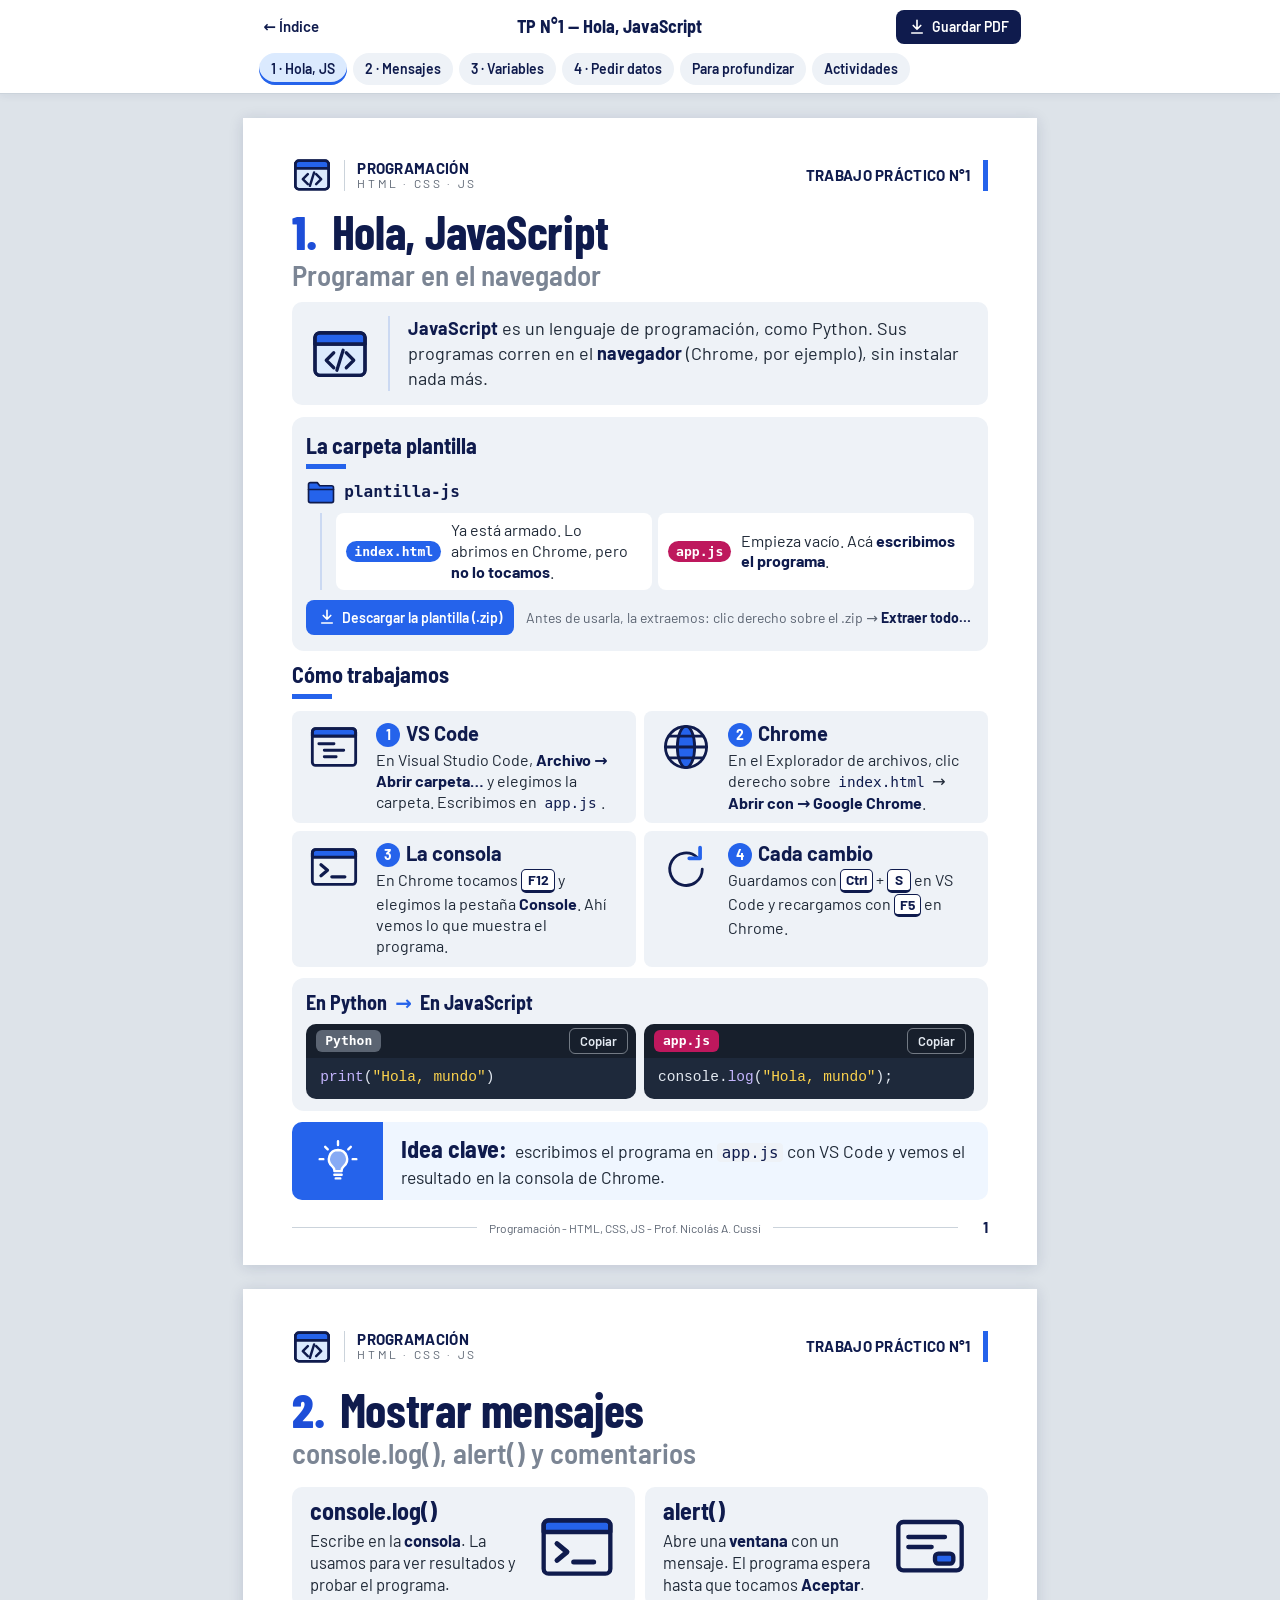
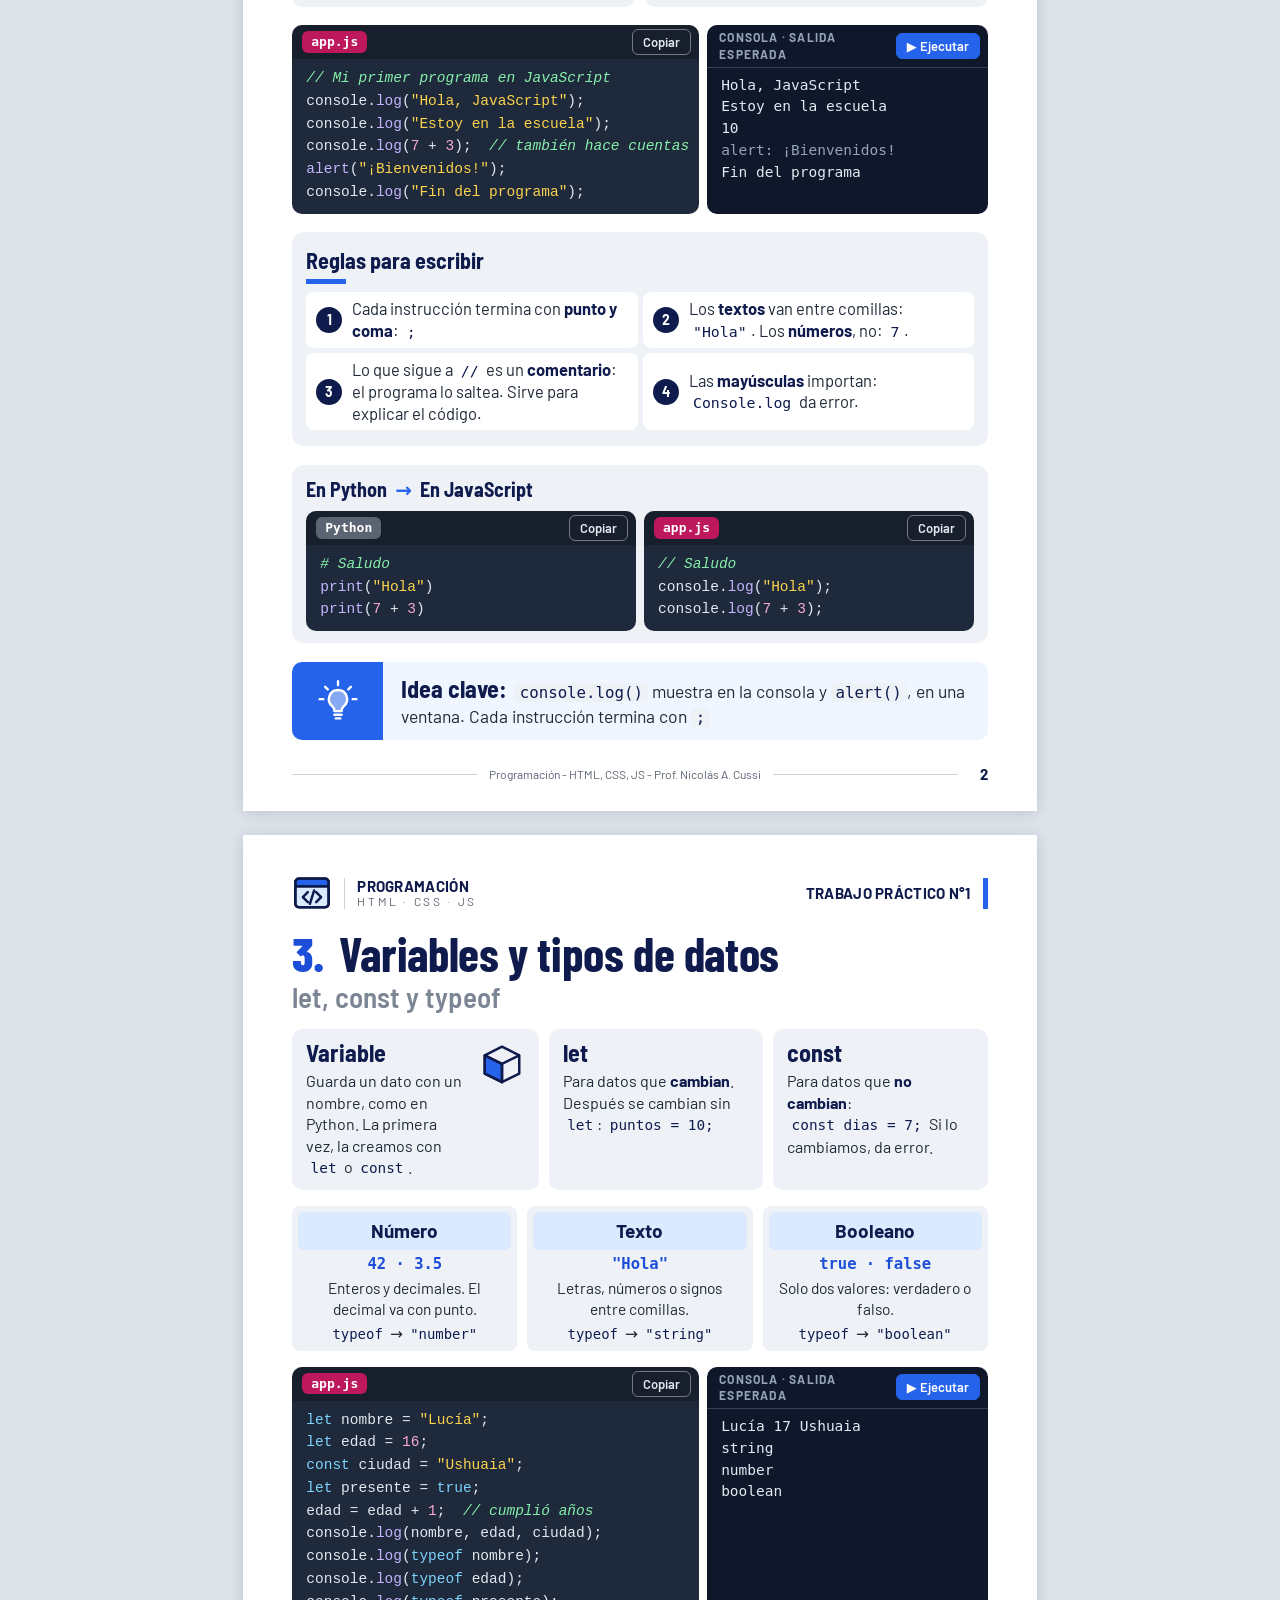
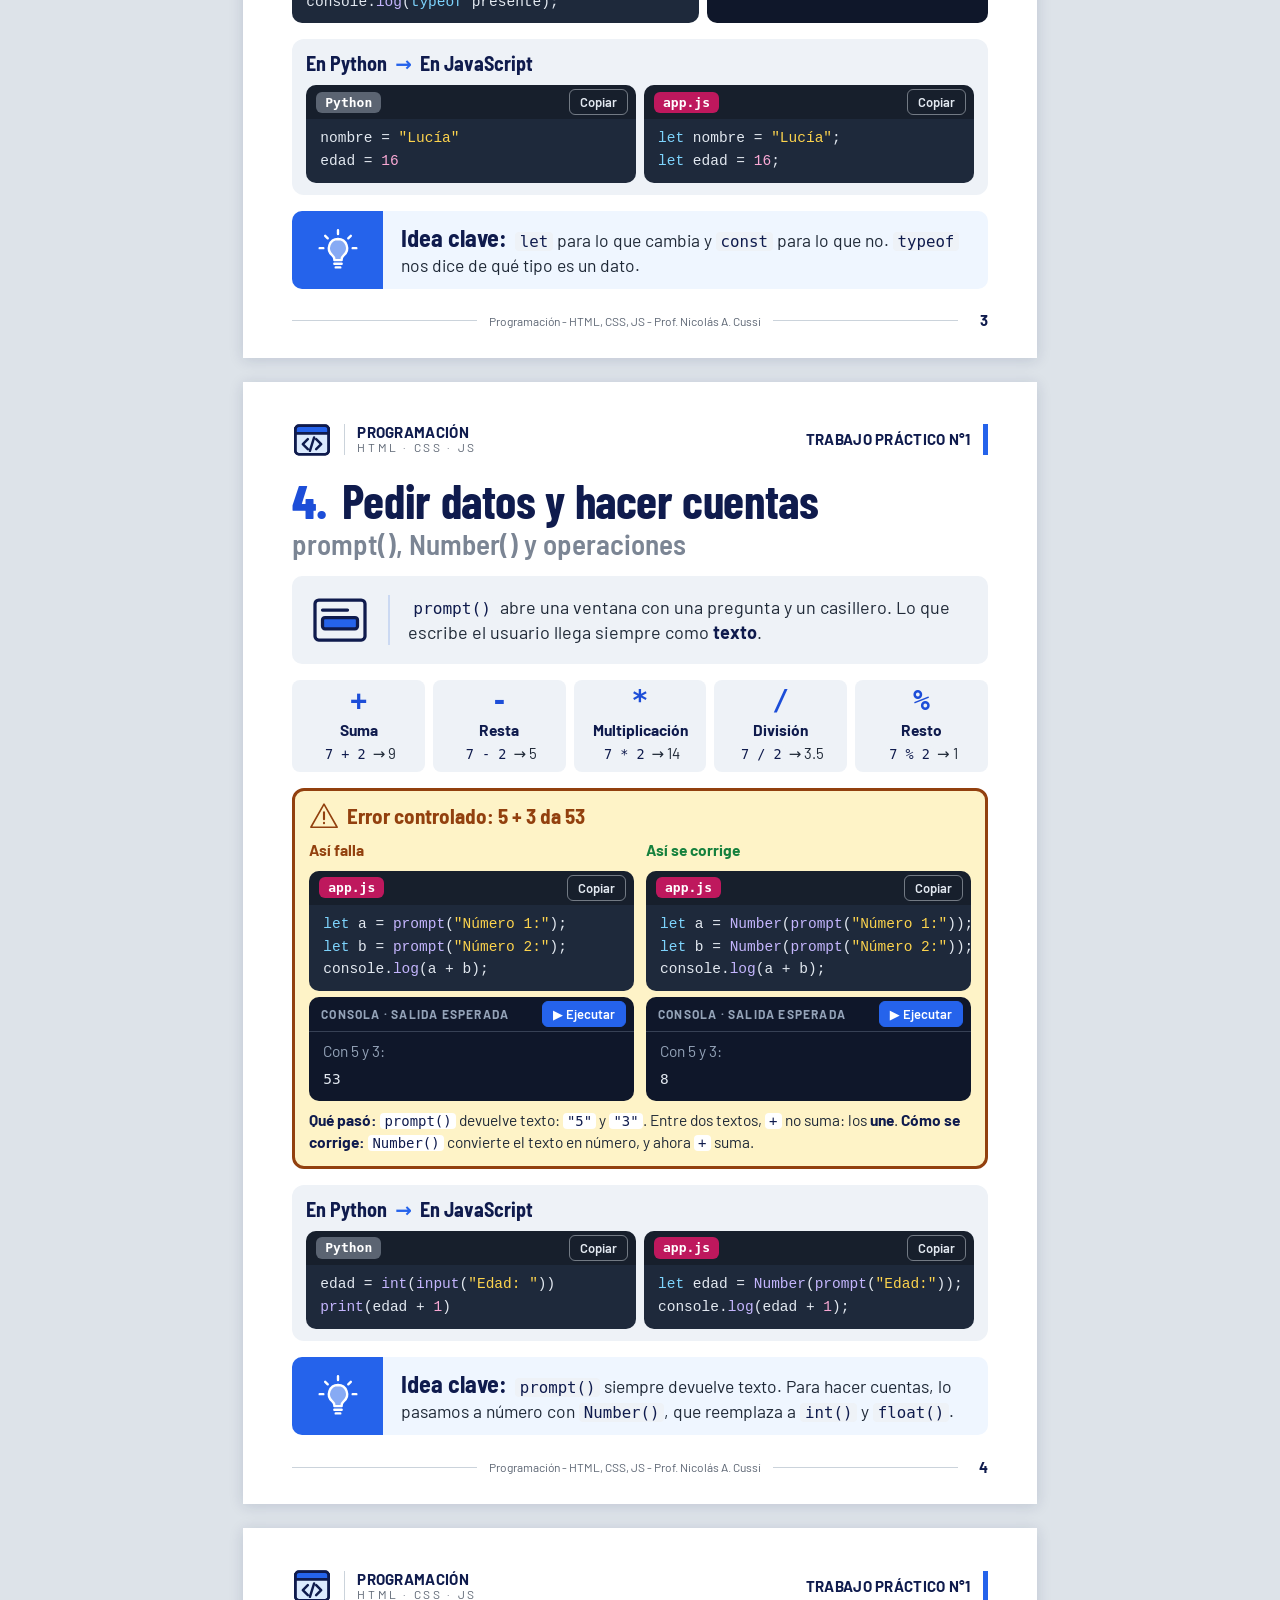
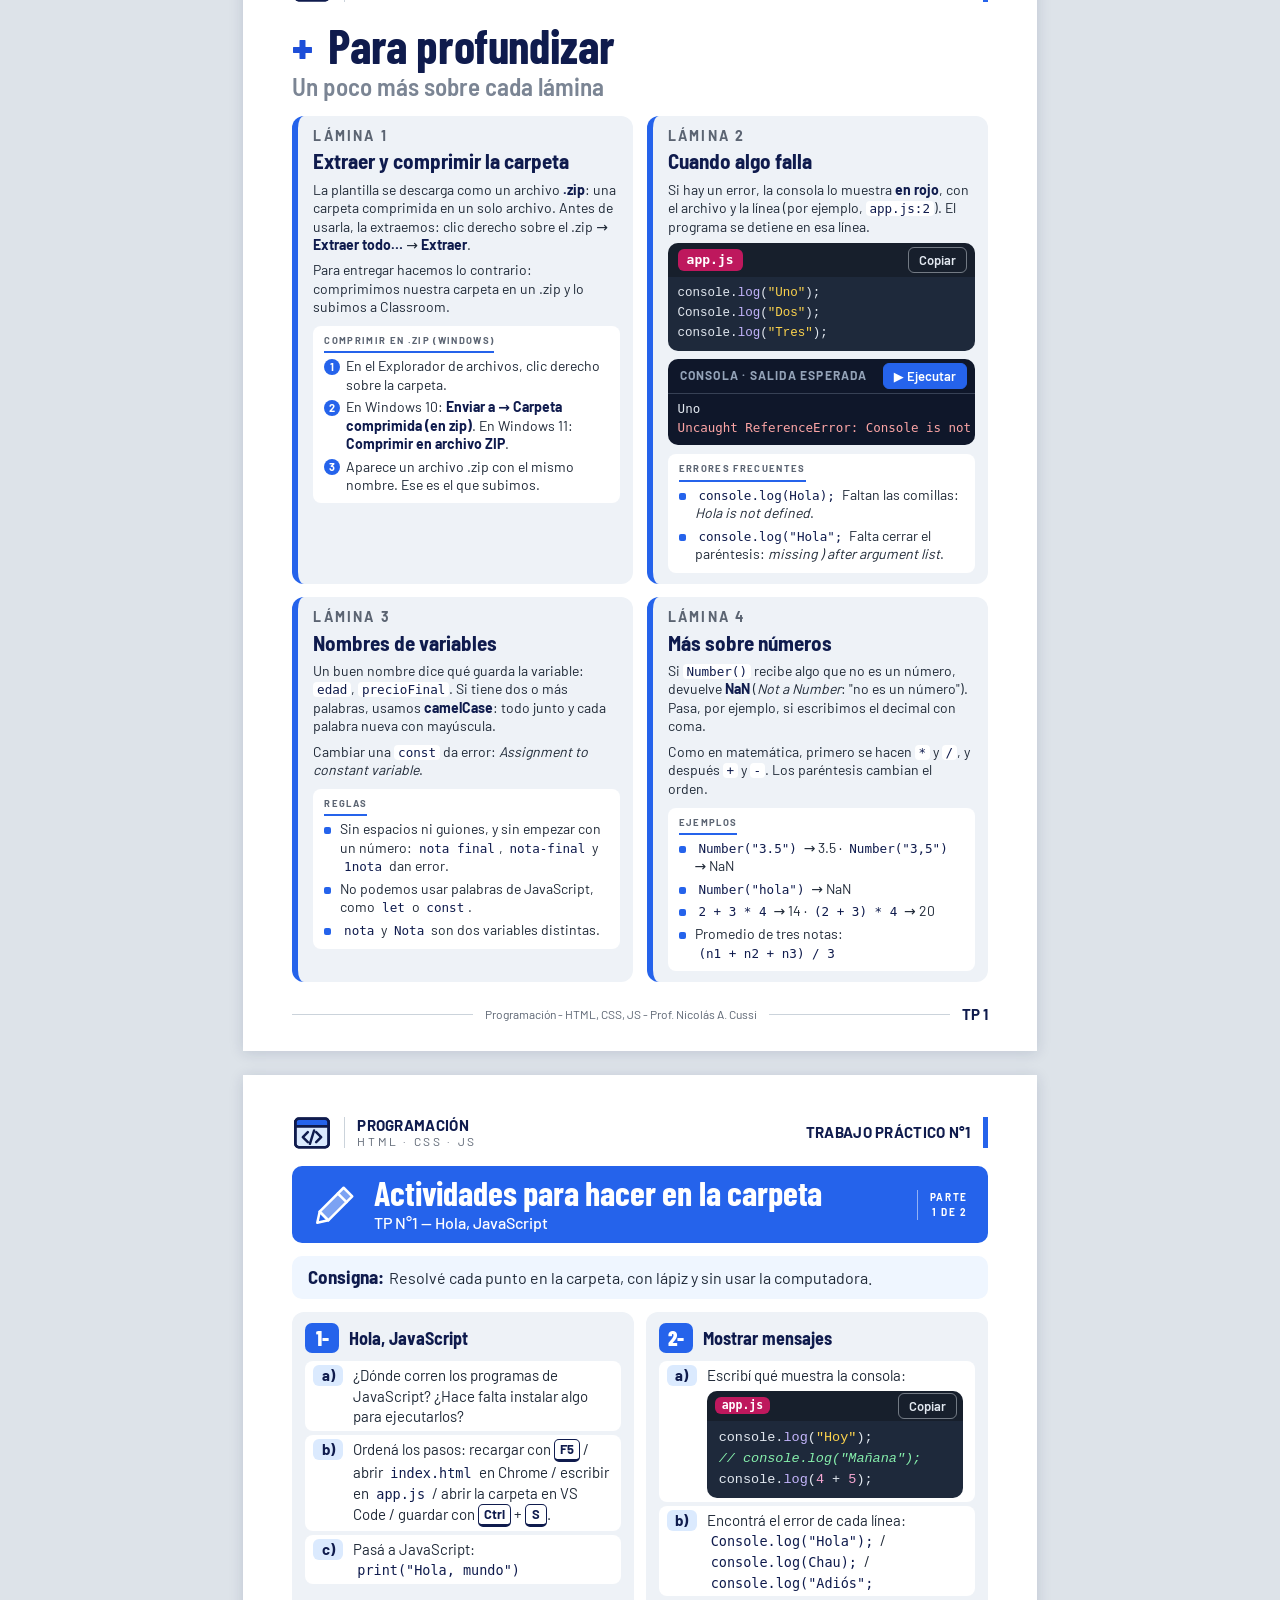
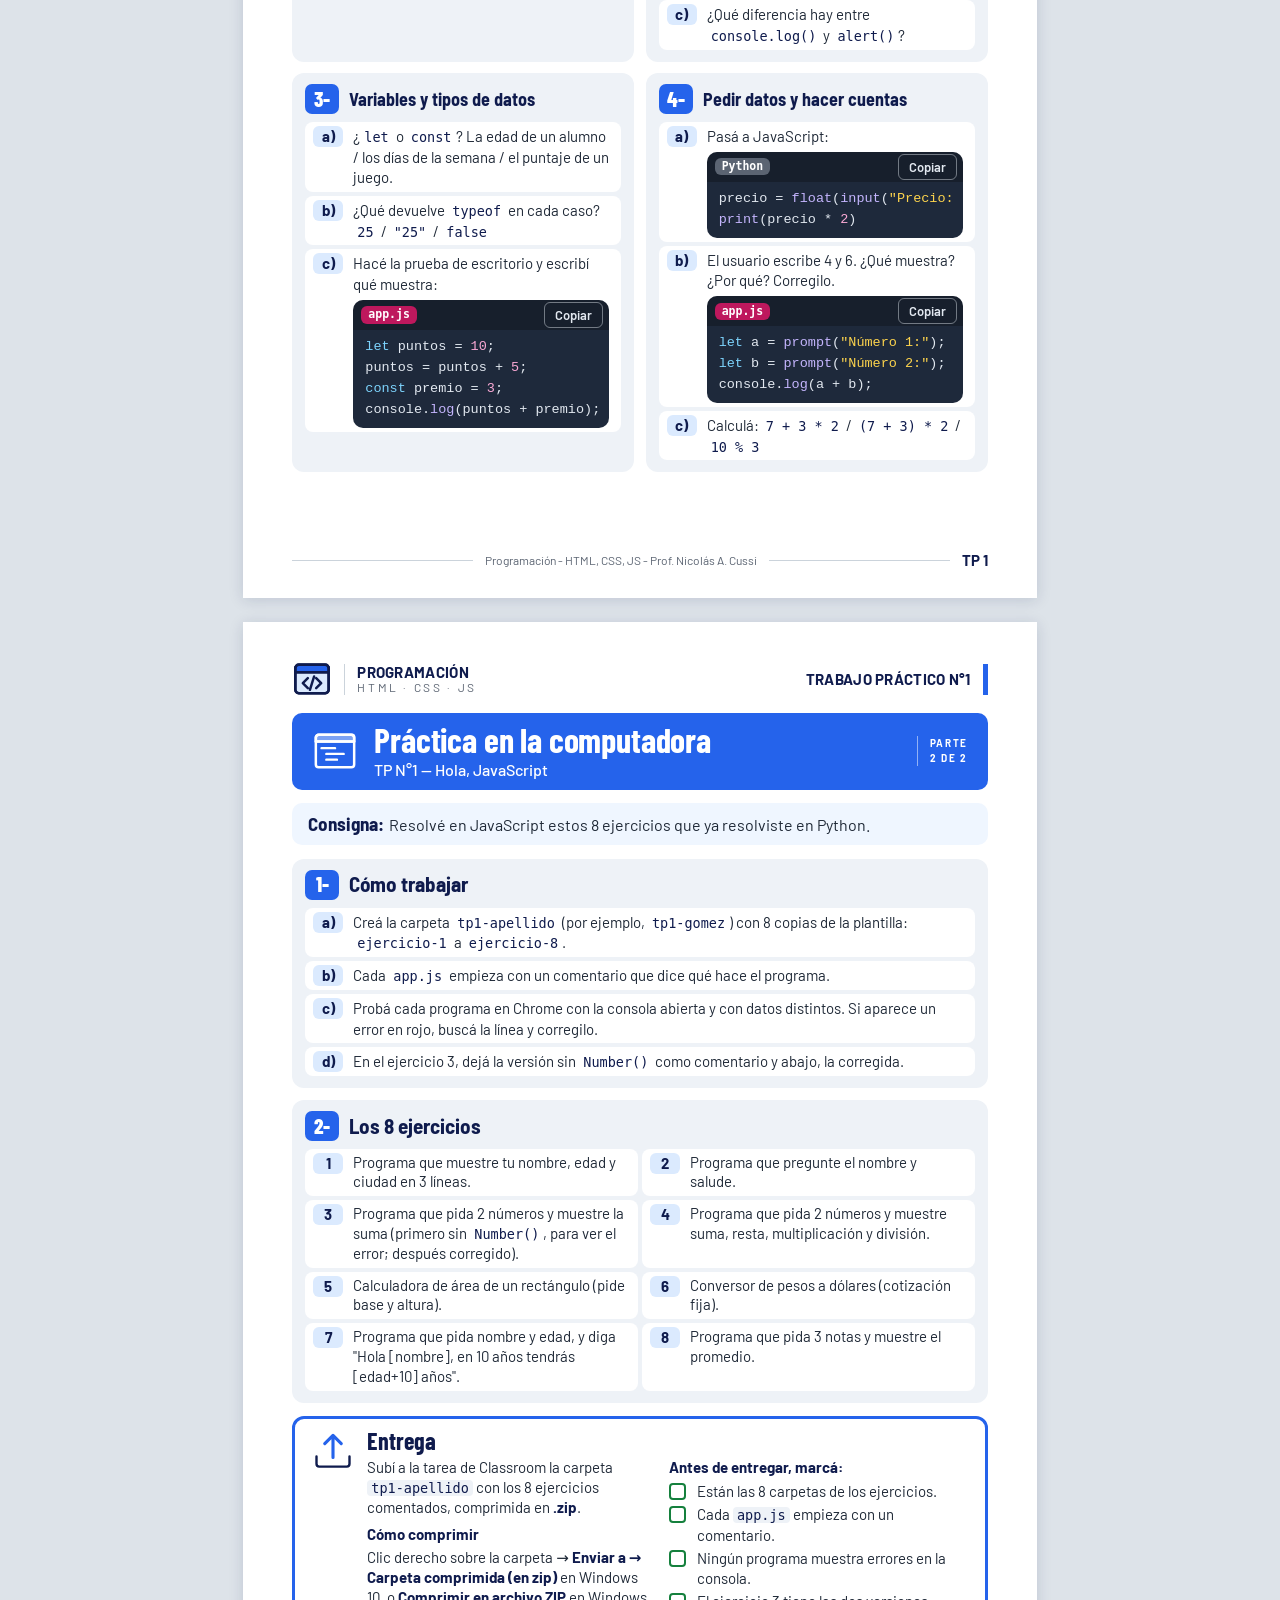
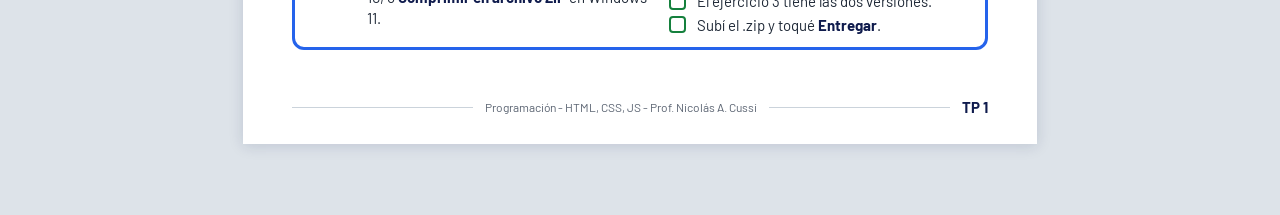
==== commit 2b8b19be: "TP1: Hola, JavaScript (láminas 1 a 4, consola, plantilla y nueva portada)" ====
--- a/unidades/tp01.html
+++ b/unidades/tp01.html
@@ -3,9 +3,9 @@
 <head>
   <meta charset="utf-8">
   <meta name="viewport" content="width=device-width, initial-scale=1">
-  <title>TP N°1 — El teclado: mi herramienta de trabajo · Taller de Procesamiento de Datos</title>
-  <meta name="description" content="TP N°1 del Taller de Procesamiento de Datos: zonas del teclado, postura, un dedo para cada tecla, atajos de teclado y captura de pantalla. Prof. Nicolás A. Cussi.">
-  <meta name="theme-color" content="#26C6D4">
+  <title>TP N°1 — Hola, JavaScript · Programación - HTML, CSS, JS</title>
+  <meta name="description" content="TP N°1 de Programación: qué es JavaScript, la carpeta plantilla y la consola, console.log() y alert(), variables y tipos de datos, prompt() y Number(). Prof. Nicolás A. Cussi.">
+  <meta name="theme-color" content="#2563EB">
   <link rel="preload" href="../assets/fonts/barlow-latin-400-normal.woff2" as="font" type="font/woff2" crossorigin>
   <link rel="preload" href="../assets/fonts/barlow-semi-condensed-latin-700-normal.woff2" as="font" type="font/woff2" crossorigin>
   <link rel="stylesheet" href="../assets/css/estilos.css">
@@ -15,43 +15,52 @@
 <!-- ====== Íconos ====== -->
 <svg width="0" height="0" style="position:absolute" aria-hidden="true" focusable="false">
   <defs>
-    <symbol id="i-pc-solido" viewBox="0 0 48 48">
-      <g style="fill:currentColor;stroke:none">
-        <path fill-rule="evenodd" d="M8 5h32a3 3 0 0 1 3 3v19a3 3 0 0 1-3 3H8a3 3 0 0 1-3-3V8a3 3 0 0 1 3-3zm1.5 4.5v16h29v-16z"/>
-        <path d="M20 30h8v3.5h-8z"/>
-        <rect x="14" y="33" width="20" height="3" rx="1.5"/>
-        <path fill-rule="evenodd" d="M7 39h34a2 2 0 0 1 2 2v2a2 2 0 0 1-2 2H7a2 2 0 0 1-2-2v-2a2 2 0 0 1 2-2zm8 2.2v1.6h18v-1.6z"/>
-      </g>
-    </symbol>
-    <symbol id="i-teclado" viewBox="0 0 48 48">
-      <rect x="3" y="12" width="42" height="25" rx="3"/>
-      <path d="M9 19h2M15 19h2M21 19h2M27 19h2M33 19h2M39 19h0M9 25h2M15 25h2M21 25h2M27 25h2M33 25h6"/>
-      <rect x="13" y="29.5" width="22" height="3" rx="1.5" style="fill:var(--ac)"/>
-    </symbol>
-    <symbol id="i-mano" viewBox="0 0 48 48">
-      <path d="M15 27V11a3 3 0 0 1 6 0v12M21 23V7a3 3 0 0 1 6 0v16M27 23V9a3 3 0 0 1 6 0v15M33 24v-9a3 3 0 0 1 6 0v15c0 8-5 14-13 14h-2c-5 0-8-2.5-11-7l-5-8a3 3 0 0 1 5-3.5l3 4"/>
-      <circle cx="24" cy="7" r="3" style="fill:var(--ac);stroke:none"/>
-    </symbol>
-    <symbol id="i-atajo" viewBox="0 0 48 48">
-      <rect x="2" y="14" width="16" height="16" rx="3" style="fill:var(--ac)"/>
-      <path d="M2 30v2a3 3 0 0 0 3 3h10a3 3 0 0 0 3-3v-2"/>
-      <rect x="30" y="14" width="16" height="16" rx="3"/>
-      <path d="M30 30v2a3 3 0 0 0 3 3h10a3 3 0 0 0 3-3v-2"/>
-      <path d="M24 19v6M21 22h6" style="stroke-width:2.2"/>
-    </symbol>
-    <symbol id="i-captura" viewBox="0 0 48 48">
-      <rect x="4" y="7" width="40" height="27" rx="3"/>
-      <path d="M18 41h12M24 34v7"/>
-      <path d="M10 18v-5h5M38 18v-5h-5M10 23v5h5M38 23v5h-5" style="stroke:var(--ac);stroke-width:3.2"/>
-    </symbol>
-    <symbol id="i-recorte" viewBox="0 0 48 48">
-      <rect x="4" y="7" width="40" height="27" rx="3"/>
-      <path d="M18 41h12M24 34v7"/>
-      <rect x="15" y="13" width="18" height="15" style="fill:var(--ac);stroke-dasharray:3 3"/>
-    </symbol>
-    <symbol id="i-subir" viewBox="0 0 48 48">
-      <path d="M6 30v8a3 3 0 0 0 3 3h30a3 3 0 0 0 3-3v-8"/>
-      <path d="M24 31V7M15 16l9-9 9 9" style="stroke:var(--ac);stroke-width:3.4"/>
+    <symbol id="i-web" viewBox="0 0 48 48">
+      <rect x="4" y="7" width="40" height="34" rx="4" style="fill:var(--ac2, var(--acento-claro))"/>
+      <path d="M8 7h32a4 4 0 0 1 4 4v5H4v-5a4 4 0 0 1 4-4z" style="fill:var(--ac)"/>
+      <rect x="4" y="7" width="40" height="34" rx="4"/>
+      <path d="M4 16h40M19 23l-6 6 6 6M29 23l6 6-6 6M26.5 21l-5 16"/>
+    </symbol>
+    <symbol id="i-carpeta" viewBox="0 0 48 48">
+      <path d="M4 12a3 3 0 0 1 3-3h11l4 5h19a3 3 0 0 1 3 3v21a3 3 0 0 1-3 3H7a3 3 0 0 1-3-3z" style="fill:var(--ac)"/>
+      <path d="M4 20h40"/>
+    </symbol>
+    <symbol id="i-editor" viewBox="0 0 48 48">
+      <path d="M7 7h34a3 3 0 0 1 3 3v4H4v-4a3 3 0 0 1 3-3z" style="fill:var(--ac)"/>
+      <rect x="4" y="7" width="40" height="34" rx="3"/>
+      <path d="M4 14h40M10 21h14M15 27h18M15 33h11"/>
+    </symbol>
+    <symbol id="i-navegador" viewBox="0 0 48 48">
+      <ellipse cx="24" cy="24" rx="8" ry="19" style="fill:var(--ac)"/>
+      <circle cx="24" cy="24" r="19"/>
+      <path d="M5 24h38M8.5 14h31M8.5 34h31"/>
+    </symbol>
+    <symbol id="i-consola" viewBox="0 0 48 48">
+      <path d="M7 8h34a3 3 0 0 1 3 3v4H4v-4a3 3 0 0 1 3-3z" style="fill:var(--ac)"/>
+      <rect x="4" y="8" width="40" height="32" rx="3"/>
+      <path d="M12 22l6 5-6 5M22 33h12" style="stroke-width:3"/>
+    </symbol>
+    <symbol id="i-recargar" viewBox="0 0 48 48">
+      <path d="M39 26a15 15 0 1 1-4.4-10.6"/>
+      <path d="M37 6v10H27" style="stroke:var(--ac);stroke-width:3.4"/>
+    </symbol>
+    <symbol id="i-mensaje" viewBox="0 0 48 48">
+      <rect x="5" y="9" width="38" height="29" rx="3"/>
+      <path d="M11 18h22M11 24h14"/>
+      <rect x="27" y="28" width="11" height="6" rx="2" style="fill:var(--ac)"/>
+    </symbol>
+    <symbol id="i-caja" viewBox="0 0 48 48">
+      <path d="M6 16l18 9v19L6 35z" style="fill:var(--ac)"/>
+      <path d="M6 16l18-9 18 9v19l-18 9-18-9zM6 16l18 9 18-9M24 25v19"/>
+    </symbol>
+    <symbol id="i-pregunta" viewBox="0 0 48 48">
+      <rect x="4" y="8" width="40" height="32" rx="3"/>
+      <path d="M10 16h20"/>
+      <rect x="10" y="22" width="28" height="9" rx="2" style="fill:var(--ac)"/>
+    </symbol>
+    <symbol id="i-alerta" viewBox="0 0 48 48">
+      <path d="M24 5 45 42H3z" style="fill:var(--ac)"/>
+      <path d="M24 18v11M24 35v.5" style="stroke-width:3.4"/>
     </symbol>
     <symbol id="i-foco" viewBox="0 0 48 48">
       <path d="M24 2.5v4M10 8.5l2.8 2.8M38 8.5l-2.8 2.8M4 22h4M40 22h4"/>
@@ -60,14 +69,15 @@
     </symbol>
     <symbol id="i-lapiz" viewBox="0 0 48 48">
       <path d="M33 6l9 9-25 25-9-9z" style="fill:var(--ac)"/>
-      <path d="M8 31 5.5 42.5 17 40z" style="fill:#fff"/>
+      <path d="M8 31 5.5 42.5 17 40z"/>
       <path d="M27 12l9 9"/>
+    </symbol>
+    <symbol id="i-subir" viewBox="0 0 48 48">
+      <path d="M6 30v8a3 3 0 0 0 3 3h30a3 3 0 0 0 3-3v-8"/>
+      <path d="M24 31V7M15 16l9-9 9 9" style="stroke:var(--ac);stroke-width:3.4"/>
     </symbol>
     <symbol id="i-descarga" viewBox="0 0 24 24">
       <path d="M12 3v12M7 10l5 5 5-5M5 20h14"/>
-    </symbol>
-    <symbol id="i-externo" viewBox="0 0 24 24">
-      <path d="M14 4h6v6M20 4l-9 9M18 14v5a1 1 0 0 1-1 1H5a1 1 0 0 1-1-1V7a1 1 0 0 1 1-1h5"/>
     </symbol>
   </defs>
 </svg>
@@ -77,273 +87,338 @@
 <header class="barra">
   <div class="barra__fila">
     <a class="barra__volver" href="../index.html">← Índice</a>
-    <span class="barra__titulo">TP N°1 — El teclado: mi herramienta de trabajo</span>
+    <span class="barra__titulo">TP N°1 — Hola, JavaScript</span>
     <button class="boton" type="button" data-imprimir aria-label="Guardar en PDF">
       <svg aria-hidden="true" focusable="false"><use href="#i-descarga"/></svg><span><span class="boton__largo">Guardar </span>PDF</span>
     </button>
   </div>
   <nav class="partes" aria-label="Partes del TP N°1">
-    <a href="#pag-1">1 · Zonas</a>
-    <a href="#pag-2">2 · Postura</a>
-    <a href="#pag-3">3 · Dedos</a>
-    <a href="#pag-4">4 · Atajos</a>
+    <a href="#pag-1">1 · Hola, JS</a>
+    <a href="#pag-2">2 · Mensajes</a>
+    <a href="#pag-3">3 · Variables</a>
+    <a href="#pag-4">4 · Pedir datos</a>
     <a href="#profundizar">Para profundizar</a>
     <a href="#actividades">Actividades</a>
   </nav>
 </header>
 
 <main id="contenido" class="laminas">
-  <h1 class="sr-only">TP N°1 — El teclado: mi herramienta de trabajo</h1>
+  <h1 class="sr-only">TP N°1 — Hola, JavaScript</h1>
 
   <!-- =================== LÁMINA 1 =================== -->
   <article class="lamina lamina--compacta" id="pag-1" aria-labelledby="t1">
     <div class="cab" aria-hidden="true">
-      <svg class="cab__logo"><use href="#i-pc-solido"/></svg>
-      <div class="cab__marca"><b>TALLER DE PROCESAMIENTO DE DATOS</b><span>1.ER AÑO</span></div>
+      <svg class="cab__logo"><use href="#i-web"/></svg>
+      <div class="cab__marca"><b>PROGRAMACIÓN</b><span>HTML · CSS · JS</span></div>
       <div class="cab__lema"><span class="cab__lema-largo">TRABAJO PRÁCTICO </span><span class="cab__lema-corto">TP </span><span class="cab__lema-n">N°1</span></div>
       <span class="cab__raya"></span>
     </div>
 
     <div class="tit">
-      <h2 class="tit__h" id="t1"><span class="tit__num">1.</span> Las zonas del teclado</h2>
-      <p class="tit__sub">Cada tecla tiene su lugar</p>
+      <h2 class="tit__h" id="t1"><span class="tit__num">1.</span> Hola, JavaScript</h2>
+      <p class="tit__sub">Programar en el navegador</p>
     </div>
 
     <div class="intro">
-      <svg class="ico ico--xl" aria-hidden="true" focusable="false"><use href="#i-teclado"/></svg>
-      <p>El <strong>teclado</strong> sirve para escribir y para darle órdenes a la computadora. Sus teclas se agrupan en <strong>zonas</strong>, según la tarea que cumplen.</p>
-    </div>
-
-    <figure class="esquema esquema--teclado">
-      <svg viewBox="-2 -12 234 88" role="img" aria-labelledby="kz-t kz-d"><title id="kz-t">Esquema de un teclado en español con sus cinco zonas</title><desc id="kz-d">1: zona alfanumérica, con las letras, los números, los signos y la barra espaciadora. 2: teclas de función, de F1 a F12, en la fila de arriba. 3: teclas especiales, como Esc, Tab, Bloq Mayús, Retroceso, Enter, Supr y las flechas. 4: teclado numérico, a la derecha. 5: teclas modificadoras: Shift, Ctrl, Alt, AltGr y Windows.</desc><rect class="tk z-esp" x="0.45" y="0.45" width="9.1" height="9.1" rx="1.2"/><text class="tt" x="5" y="5" font-size="2.2" text-anchor="middle" dominant-baseline="central">Esc</text><rect class="tk z-fn" x="20.45" y="0.45" width="9.1" height="9.1" rx="1.2"/><text class="tt" x="25" y="5" font-size="2.2" text-anchor="middle" dominant-baseline="central">F1</text><rect class="tk z-fn" x="30.45" y="0.45" width="9.1" height="9.1" rx="1.2"/><text class="tt" x="35" y="5" font-size="2.2" text-anchor="middle" dominant-baseline="central">F2</text><rect class="tk z-fn" x="40.45" y="0.45" width="9.1" height="9.1" rx="1.2"/><text class="tt" x="45" y="5" font-size="2.2" text-anchor="middle" dominant-baseline="central">F3</text><rect class="tk z-fn" x="50.45" y="0.45" width="9.1" height="9.1" rx="1.2"/><text class="tt" x="55" y="5" font-size="2.2" text-anchor="middle" dominant-baseline="central">F4</text><rect class="tk z-fn" x="65.45" y="0.45" width="9.1" height="9.1" rx="1.2"/><text class="tt" x="70" y="5" font-size="2.2" text-anchor="middle" dominant-baseline="central">F5</text><rect class="tk z-fn" x="75.45" y="0.45" width="9.1" height="9.1" rx="1.2"/><text class="tt" x="80" y="5" font-size="2.2" text-anchor="middle" dominant-baseline="central">F6</text><rect class="tk z-fn" x="85.45" y="0.45" width="9.1" height="9.1" rx="1.2"/><text class="tt" x="90" y="5" font-size="2.2" text-anchor="middle" dominant-baseline="central">F7</text><rect class="tk z-fn" x="95.45" y="0.45" width="9.1" height="9.1" rx="1.2"/><text class="tt" x="100" y="5" font-size="2.2" text-anchor="middle" dominant-baseline="central">F8</text><rect class="tk z-fn" x="110.45" y="0.45" width="9.1" height="9.1" rx="1.2"/><text class="tt" x="115" y="5" font-size="2.2" text-anchor="middle" dominant-baseline="central">F9</text><rect class="tk z-fn" x="120.45" y="0.45" width="9.1" height="9.1" rx="1.2"/><text class="tt" x="125" y="5" font-size="2.2" text-anchor="middle" dominant-baseline="central">F10</text><rect class="tk z-fn" x="130.45" y="0.45" width="9.1" height="9.1" rx="1.2"/><text class="tt" x="135" y="5" font-size="2.2" text-anchor="middle" dominant-baseline="central">F11</text><rect class="tk z-fn" x="140.45" y="0.45" width="9.1" height="9.1" rx="1.2"/><text class="tt" x="145" y="5" font-size="2.2" text-anchor="middle" dominant-baseline="central">F12</text><rect class="tk z-alfa" x="0.45" y="15.45" width="9.1" height="9.1" rx="1.2"/><rect class="tk z-alfa" x="10.45" y="15.45" width="9.1" height="9.1" rx="1.2"/><text class="tt" x="15" y="20" font-size="3.6" text-anchor="middle" dominant-baseline="central">1</text><rect class="tk z-alfa" x="20.45" y="15.45" width="9.1" height="9.1" rx="1.2"/><text class="tt" x="25" y="20" font-size="3.6" text-anchor="middle" dominant-baseline="central">2</text><rect class="tk z-alfa" x="30.45" y="15.45" width="9.1" height="9.1" rx="1.2"/><text class="tt" x="35" y="20" font-size="3.6" text-anchor="middle" dominant-baseline="central">3</text><rect class="tk z-alfa" x="40.45" y="15.45" width="9.1" height="9.1" rx="1.2"/><text class="tt" x="45" y="20" font-size="3.6" text-anchor="middle" dominant-baseline="central">4</text><rect class="tk z-alfa" x="50.45" y="15.45" width="9.1" height="9.1" rx="1.2"/><text class="tt" x="55" y="20" font-size="3.6" text-anchor="middle" dominant-baseline="central">5</text><rect class="tk z-alfa" x="60.45" y="15.45" width="9.1" height="9.1" rx="1.2"/><text class="tt" x="65" y="20" font-size="3.6" text-anchor="middle" dominant-baseline="central">6</text><rect class="tk z-alfa" x="70.45" y="15.45" width="9.1" height="9.1" rx="1.2"/><text class="tt" x="75" y="20" font-size="3.6" text-anchor="middle" dominant-baseline="central">7</text><rect class="tk z-alfa" x="80.45" y="15.45" width="9.1" height="9.1" rx="1.2"/><text class="tt" x="85" y="20" font-size="3.6" text-anchor="middle" dominant-baseline="central">8</text><rect class="tk z-alfa" x="90.45" y="15.45" width="9.1" height="9.1" rx="1.2"/><text class="tt" x="95" y="20" font-size="3.6" text-anchor="middle" dominant-baseline="central">9</text><rect class="tk z-alfa" x="100.45" y="15.45" width="9.1" height="9.1" rx="1.2"/><text class="tt" x="105" y="20" font-size="3.6" text-anchor="middle" dominant-baseline="central">0</text><rect class="tk z-alfa" x="110.45" y="15.45" width="9.1" height="9.1" rx="1.2"/><rect class="tk z-alfa" x="120.45" y="15.45" width="9.1" height="9.1" rx="1.2"/><rect class="tk z-esp" x="130.45" y="15.45" width="19.1" height="9.1" rx="1.2"/><text class="tt" x="140" y="20" font-size="2.2" text-anchor="middle" dominant-baseline="central">Retroceso</text><rect class="tk z-esp" x="0.45" y="25.45" width="14.1" height="9.1" rx="1.2"/><text class="tt" x="7.5" y="30" font-size="2.2" text-anchor="middle" dominant-baseline="central">Tab</text><rect class="tk z-alfa" x="15.45" y="25.45" width="9.1" height="9.1" rx="1.2"/><text class="tt" x="20" y="30" font-size="3.6" text-anchor="middle" dominant-baseline="central">Q</text><rect class="tk z-alfa" x="25.45" y="25.45" width="9.1" height="9.1" rx="1.2"/><text class="tt" x="30" y="30" font-size="3.6" text-anchor="middle" dominant-baseline="central">W</text><rect class="tk z-alfa" x="35.45" y="25.45" width="9.1" height="9.1" rx="1.2"/><text class="tt" x="40" y="30" font-size="3.6" text-anchor="middle" dominant-baseline="central">E</text><rect class="tk z-alfa" x="45.45" y="25.45" width="9.1" height="9.1" rx="1.2"/><text class="tt" x="50" y="30" font-size="3.6" text-anchor="middle" dominant-baseline="central">R</text><rect class="tk z-alfa" x="55.45" y="25.45" width="9.1" height="9.1" rx="1.2"/><text class="tt" x="60" y="30" font-size="3.6" text-anchor="middle" dominant-baseline="central">T</text><rect class="tk z-alfa" x="65.45" y="25.45" width="9.1" height="9.1" rx="1.2"/><text class="tt" x="70" y="30" font-size="3.6" text-anchor="middle" dominant-baseline="central">Y</text><rect class="tk z-alfa" x="75.45" y="25.45" width="9.1" height="9.1" rx="1.2"/><text class="tt" x="80" y="30" font-size="3.6" text-anchor="middle" dominant-baseline="central">U</text><rect class="tk z-alfa" x="85.45" y="25.45" width="9.1" height="9.1" rx="1.2"/><text class="tt" x="90" y="30" font-size="3.6" text-anchor="middle" dominant-baseline="central">I</text><rect class="tk z-alfa" x="95.45" y="25.45" width="9.1" height="9.1" rx="1.2"/><text class="tt" x="100" y="30" font-size="3.6" text-anchor="middle" dominant-baseline="central">O</text><rect class="tk z-alfa" x="105.45" y="25.45" width="9.1" height="9.1" rx="1.2"/><text class="tt" x="110" y="30" font-size="3.6" text-anchor="middle" dominant-baseline="central">P</text><rect class="tk z-alfa" x="115.45" y="25.45" width="9.1" height="9.1" rx="1.2"/><rect class="tk z-alfa" x="125.45" y="25.45" width="9.1" height="9.1" rx="1.2"/><path class="tk z-esp" d="M135.45 25.45H149.55V44.55H137.95V34.55H135.45Z"/><text class="tt" x="143" y="35" font-size="2.2" text-anchor="middle" dominant-baseline="central">Enter</text><rect class="tk z-esp" x="0.45" y="35.45" width="16.6" height="9.1" rx="1.2"/><text class="tt" x="8.75" y="38.85" font-size="2.2" text-anchor="middle" dominant-baseline="central">Bloq</text><text class="tt" x="8.75" y="41.16" font-size="2.2" text-anchor="middle" dominant-baseline="central">Mayús</text><rect class="tk z-alfa" x="17.95" y="35.45" width="9.1" height="9.1" rx="1.2"/><text class="tt" x="22.5" y="40" font-size="3.6" text-anchor="middle" dominant-baseline="central">A</text><rect class="tk z-alfa" x="27.95" y="35.45" width="9.1" height="9.1" rx="1.2"/><text class="tt" x="32.5" y="40" font-size="3.6" text-anchor="middle" dominant-baseline="central">S</text><rect class="tk z-alfa" x="37.95" y="35.45" width="9.1" height="9.1" rx="1.2"/><text class="tt" x="42.5" y="40" font-size="3.6" text-anchor="middle" dominant-baseline="central">D</text><rect class="tk z-alfa" x="47.95" y="35.45" width="9.1" height="9.1" rx="1.2"/><text class="tt" x="52.5" y="40" font-size="3.6" text-anchor="middle" dominant-baseline="central">F</text><path class="relieve" d="M51.1 43h2.8"/><rect class="tk z-alfa" x="57.95" y="35.45" width="9.1" height="9.1" rx="1.2"/><text class="tt" x="62.5" y="40" font-size="3.6" text-anchor="middle" dominant-baseline="central">G</text><rect class="tk z-alfa" x="67.95" y="35.45" width="9.1" height="9.1" rx="1.2"/><text class="tt" x="72.5" y="40" font-size="3.6" text-anchor="middle" dominant-baseline="central">H</text><rect class="tk z-alfa" x="77.95" y="35.45" width="9.1" height="9.1" rx="1.2"/><text class="tt" x="82.5" y="40" font-size="3.6" text-anchor="middle" dominant-baseline="central">J</text><path class="relieve" d="M81.1 43h2.8"/><rect class="tk z-alfa" x="87.95" y="35.45" width="9.1" height="9.1" rx="1.2"/><text class="tt" x="92.5" y="40" font-size="3.6" text-anchor="middle" dominant-baseline="central">K</text><rect class="tk z-alfa" x="97.95" y="35.45" width="9.1" height="9.1" rx="1.2"/><text class="tt" x="102.5" y="40" font-size="3.6" text-anchor="middle" dominant-baseline="central">L</text><rect class="tk z-alfa" x="107.95" y="35.45" width="9.1" height="9.1" rx="1.2"/><text class="tt" x="112.5" y="40" font-size="3.6" text-anchor="middle" dominant-baseline="central">Ñ</text><rect class="tk z-alfa" x="117.95" y="35.45" width="9.1" height="9.1" rx="1.2"/><rect class="tk z-alfa" x="127.95" y="35.45" width="9.1" height="9.1" rx="1.2"/><rect class="tk z-mod" x="0.45" y="45.45" width="11.6" height="9.1" rx="1.2"/><text class="tt tt--claro" x="6.25" y="50" font-size="2.2" text-anchor="middle" dominant-baseline="central">Shift</text><rect class="tk z-alfa" x="12.95" y="45.45" width="9.1" height="9.1" rx="1.2"/><text class="tt" x="17.5" y="50" font-size="3.6" text-anchor="middle" dominant-baseline="central"><</text><rect class="tk z-alfa" x="22.95" y="45.45" width="9.1" height="9.1" rx="1.2"/><text class="tt" x="27.5" y="50" font-size="3.6" text-anchor="middle" dominant-baseline="central">Z</text><rect class="tk z-alfa" x="32.95" y="45.45" width="9.1" height="9.1" rx="1.2"/><text class="tt" x="37.5" y="50" font-size="3.6" text-anchor="middle" dominant-baseline="central">X</text><rect class="tk z-alfa" x="42.95" y="45.45" width="9.1" height="9.1" rx="1.2"/><text class="tt" x="47.5" y="50" font-size="3.6" text-anchor="middle" dominant-baseline="central">C</text><rect class="tk z-alfa" x="52.95" y="45.45" width="9.1" height="9.1" rx="1.2"/><text class="tt" x="57.5" y="50" font-size="3.6" text-anchor="middle" dominant-baseline="central">V</text><rect class="tk z-alfa" x="62.95" y="45.45" width="9.1" height="9.1" rx="1.2"/><text class="tt" x="67.5" y="50" font-size="3.6" text-anchor="middle" dominant-baseline="central">B</text><rect class="tk z-alfa" x="72.95" y="45.45" width="9.1" height="9.1" rx="1.2"/><text class="tt" x="77.5" y="50" font-size="3.6" text-anchor="middle" dominant-baseline="central">N</text><rect class="tk z-alfa" x="82.95" y="45.45" width="9.1" height="9.1" rx="1.2"/><text class="tt" x="87.5" y="50" font-size="3.6" text-anchor="middle" dominant-baseline="central">M</text><rect class="tk z-alfa" x="92.95" y="45.45" width="9.1" height="9.1" rx="1.2"/><text class="tt" x="97.5" y="50" font-size="3.6" text-anchor="middle" dominant-baseline="central">,</text><rect class="tk z-alfa" x="102.95" y="45.45" width="9.1" height="9.1" rx="1.2"/><text class="tt" x="107.5" y="50" font-size="3.6" text-anchor="middle" dominant-baseline="central">.</text><rect class="tk z-alfa" x="112.95" y="45.45" width="9.1" height="9.1" rx="1.2"/><text class="tt" x="117.5" y="50" font-size="3.6" text-anchor="middle" dominant-baseline="central">-</text><rect class="tk z-mod" x="122.95" y="45.45" width="26.6" height="9.1" rx="1.2"/><text class="tt tt--claro" x="136.25" y="50" font-size="2.2" text-anchor="middle" dominant-baseline="central">Shift</text><rect class="tk z-mod" x="0.45" y="55.45" width="11.6" height="9.1" rx="1.2"/><text class="tt tt--claro" x="6.25" y="60" font-size="2.2" text-anchor="middle" dominant-baseline="central">Ctrl</text><rect class="tk z-mod" x="12.95" y="55.45" width="11.6" height="9.1" rx="1.2"/><text class="tt tt--claro" x="18.75" y="60" font-size="2.2" text-anchor="middle" dominant-baseline="central">Win</text><rect class="tk z-mod" x="25.45" y="55.45" width="11.6" height="9.1" rx="1.2"/><text class="tt tt--claro" x="31.25" y="60" font-size="2.2" text-anchor="middle" dominant-baseline="central">Alt</text><rect class="tk z-alfa" x="37.95" y="55.45" width="61.6" height="9.1" rx="1.2"/><rect class="tk z-mod" x="100.45" y="55.45" width="11.6" height="9.1" rx="1.2"/><text class="tt tt--claro" x="106.25" y="60" font-size="2.2" text-anchor="middle" dominant-baseline="central">AltGr</text><rect class="tk z-mod" x="112.95" y="55.45" width="11.6" height="9.1" rx="1.2"/><text class="tt tt--claro" x="118.75" y="60" font-size="2.2" text-anchor="middle" dominant-baseline="central">Win</text><rect class="tk z-esp" x="125.45" y="55.45" width="11.6" height="9.1" rx="1.2"/><text class="tt" x="131.25" y="60" font-size="2.2" text-anchor="middle" dominant-baseline="central">Menú</text><rect class="tk z-mod" x="137.95" y="55.45" width="11.6" height="9.1" rx="1.2"/><text class="tt tt--claro" x="143.75" y="60" font-size="2.2" text-anchor="middle" dominant-baseline="central">Ctrl</text><rect class="tk z-esp" x="155.45" y="0.45" width="9.1" height="9.1" rx="1.2"/><text class="tt" x="160" y="3.85" font-size="2.2" text-anchor="middle" dominant-baseline="central">Impr</text><text class="tt" x="160" y="6.16" font-size="2.2" text-anchor="middle" dominant-baseline="central">Pant</text><rect class="tk z-esp" x="165.45" y="0.45" width="9.1" height="9.1" rx="1.2"/><text class="tt" x="170" y="3.85" font-size="2.2" text-anchor="middle" dominant-baseline="central">Bloq</text><text class="tt" x="170" y="6.16" font-size="2.2" text-anchor="middle" dominant-baseline="central">Despl</text><rect class="tk z-esp" x="175.45" y="0.45" width="9.1" height="9.1" rx="1.2"/><text class="tt" x="180" y="5" font-size="2.2" text-anchor="middle" dominant-baseline="central">Pausa</text><rect class="tk z-esp" x="155.45" y="15.45" width="9.1" height="9.1" rx="1.2"/><text class="tt" x="160" y="20" font-size="1.9" text-anchor="middle" dominant-baseline="central">Insert</text><rect class="tk z-esp" x="165.45" y="15.45" width="9.1" height="9.1" rx="1.2"/><text class="tt" x="170" y="20" font-size="1.9" text-anchor="middle" dominant-baseline="central">Inicio</text><rect class="tk z-esp" x="175.45" y="15.45" width="9.1" height="9.1" rx="1.2"/><text class="tt" x="180" y="18.85" font-size="2.2" text-anchor="middle" dominant-baseline="central">Re</text><text class="tt" x="180" y="21.16" font-size="2.2" text-anchor="middle" dominant-baseline="central">Pág</text><rect class="tk z-esp" x="155.45" y="25.45" width="9.1" height="9.1" rx="1.2"/><text class="tt" x="160" y="30" font-size="2.2" text-anchor="middle" dominant-baseline="central">Supr</text><rect class="tk z-esp" x="165.45" y="25.45" width="9.1" height="9.1" rx="1.2"/><text class="tt" x="170" y="30" font-size="2.2" text-anchor="middle" dominant-baseline="central">Fin</text><rect class="tk z-esp" x="175.45" y="25.45" width="9.1" height="9.1" rx="1.2"/><text class="tt" x="180" y="28.85" font-size="2.2" text-anchor="middle" dominant-baseline="central">Av</text><text class="tt" x="180" y="31.16" font-size="2.2" text-anchor="middle" dominant-baseline="central">Pág</text><rect class="tk z-esp" x="165.45" y="45.45" width="9.1" height="9.1" rx="1.2"/><text class="tt" x="170" y="50" font-size="3.6" text-anchor="middle" dominant-baseline="central">↑</text><rect class="tk z-esp" x="155.45" y="55.45" width="9.1" height="9.1" rx="1.2"/><text class="tt" x="160" y="60" font-size="3.6" text-anchor="middle" dominant-baseline="central">←</text><rect class="tk z-esp" x="165.45" y="55.45" width="9.1" height="9.1" rx="1.2"/><text class="tt" x="170" y="60" font-size="3.6" text-anchor="middle" dominant-baseline="central">↓</text><rect class="tk z-esp" x="175.45" y="55.45" width="9.1" height="9.1" rx="1.2"/><text class="tt" x="180" y="60" font-size="3.6" text-anchor="middle" dominant-baseline="central">→</text><rect class="tk z-num" x="190.45" y="15.45" width="9.1" height="9.1" rx="1.2"/><text class="tt" x="195" y="18.85" font-size="2.2" text-anchor="middle" dominant-baseline="central">Bloq</text><text class="tt" x="195" y="21.16" font-size="2.2" text-anchor="middle" dominant-baseline="central">Num</text><rect class="tk z-num" x="200.45" y="15.45" width="9.1" height="9.1" rx="1.2"/><text class="tt" x="205" y="20" font-size="3.6" text-anchor="middle" dominant-baseline="central">/</text><rect class="tk z-num" x="210.45" y="15.45" width="9.1" height="9.1" rx="1.2"/><text class="tt" x="215" y="20" font-size="3.6" text-anchor="middle" dominant-baseline="central">*</text><rect class="tk z-num" x="220.45" y="15.45" width="9.1" height="9.1" rx="1.2"/><text class="tt" x="225" y="20" font-size="3.6" text-anchor="middle" dominant-baseline="central">-</text><rect class="tk z-num" x="190.45" y="25.45" width="9.1" height="9.1" rx="1.2"/><text class="tt" x="195" y="30" font-size="3.6" text-anchor="middle" dominant-baseline="central">7</text><rect class="tk z-num" x="200.45" y="25.45" width="9.1" height="9.1" rx="1.2"/><text class="tt" x="205" y="30" font-size="3.6" text-anchor="middle" dominant-baseline="central">8</text><rect class="tk z-num" x="210.45" y="25.45" width="9.1" height="9.1" rx="1.2"/><text class="tt" x="215" y="30" font-size="3.6" text-anchor="middle" dominant-baseline="central">9</text><rect class="tk z-num" x="190.45" y="35.45" width="9.1" height="9.1" rx="1.2"/><text class="tt" x="195" y="40" font-size="3.6" text-anchor="middle" dominant-baseline="central">4</text><rect class="tk z-num" x="200.45" y="35.45" width="9.1" height="9.1" rx="1.2"/><text class="tt" x="205" y="40" font-size="3.6" text-anchor="middle" dominant-baseline="central">5</text><rect class="tk z-num" x="210.45" y="35.45" width="9.1" height="9.1" rx="1.2"/><text class="tt" x="215" y="40" font-size="3.6" text-anchor="middle" dominant-baseline="central">6</text><rect class="tk z-num" x="190.45" y="45.45" width="9.1" height="9.1" rx="1.2"/><text class="tt" x="195" y="50" font-size="3.6" text-anchor="middle" dominant-baseline="central">1</text><rect class="tk z-num" x="200.45" y="45.45" width="9.1" height="9.1" rx="1.2"/><text class="tt" x="205" y="50" font-size="3.6" text-anchor="middle" dominant-baseline="central">2</text><rect class="tk z-num" x="210.45" y="45.45" width="9.1" height="9.1" rx="1.2"/><text class="tt" x="215" y="50" font-size="3.6" text-anchor="middle" dominant-baseline="central">3</text><rect class="tk z-num" x="220.45" y="25.45" width="9.1" height="19.1" rx="1.2"/><text class="tt" x="225" y="35" font-size="3.6" text-anchor="middle" dominant-baseline="central">+</text><rect class="tk z-num" x="220.45" y="45.45" width="9.1" height="19.1" rx="1.2"/><text class="tt" x="225" y="55" font-size="2.2" text-anchor="middle" dominant-baseline="central">Intro</text><rect class="tk z-num" x="190.45" y="55.45" width="19.1" height="9.1" rx="1.2"/><text class="tt" x="200" y="60" font-size="3.6" text-anchor="middle" dominant-baseline="central">0</text><rect class="tk z-num" x="210.45" y="55.45" width="9.1" height="9.1" rx="1.2"/><text class="tt" x="215" y="60" font-size="3.6" text-anchor="middle" dominant-baseline="central">.</text><path class="guia" d="M70 71L70 65.3"/><circle class="badge" cx="70" cy="71" r="3.4"/><text class="tt tt--claro" x="70" y="71" font-size="4" font-weight="700" text-anchor="middle" dominant-baseline="central">1</text><path class="guia" d="M85 -7L85 0.5"/><circle class="badge" cx="85" cy="-7" r="3.4"/><text class="tt tt--claro" x="85" y="-7" font-size="4" font-weight="700" text-anchor="middle" dominant-baseline="central">2</text><path class="guia" d="M170 -7L170 0.5"/><circle class="badge" cx="170" cy="-7" r="3.4"/><text class="tt tt--claro" x="170" y="-7" font-size="4" font-weight="700" text-anchor="middle" dominant-baseline="central">3</text><path class="guia" d="M210 71L210 65.3"/><circle class="badge" cx="210" cy="71" r="3.4"/><text class="tt tt--claro" x="210" y="71" font-size="4" font-weight="700" text-anchor="middle" dominant-baseline="central">4</text><path class="guia" d="M6 71L6 65.3"/><circle class="badge" cx="6" cy="71" r="3.4"/><text class="tt tt--claro" x="6" y="71" font-size="4" font-weight="700" text-anchor="middle" dominant-baseline="central">5</text><path class="guia" d="M5 -7L5 0.5"/><circle class="badge" cx="5" cy="-7" r="3.4"/><text class="tt tt--claro" x="5" y="-7" font-size="4" font-weight="700" text-anchor="middle" dominant-baseline="central">3</text></svg>
-    </figure>
-
-    <table class="tabla-comp tabla-zonas">
-      <caption class="sr-only">Las cinco zonas del teclado, para qué sirven y ejemplos de teclas</caption>
-      <thead>
-        <tr><th scope="col">Zona</th><th scope="col">Para qué sirve</th><th scope="col">Ejemplos</th></tr>
-      </thead>
-      <tbody>
-        <tr><th scope="row"><span><i class="muestra z-alfa" aria-hidden="true"></i>1 · Alfanumérica</span></th><td>Escribir letras, números y signos.</td><td><kbd>A</kbd> <kbd>Ñ</kbd> <kbd>7</kbd> <kbd>Espacio</kbd></td></tr>
-        <tr><th scope="row"><span><i class="muestra z-fn" aria-hidden="true"></i>2 · Función</span></th><td>Tareas rápidas que cambian según el programa.</td><td><kbd>F1</kbd> a <kbd>F12</kbd></td></tr>
-        <tr><th scope="row"><span><i class="muestra z-esp" aria-hidden="true"></i>3 · Especiales</span></th><td>Confirmar, borrar, salir y moverse.</td><td><kbd>Enter</kbd> <kbd>Retroceso</kbd> <kbd>Esc</kbd> <kbd>↑</kbd></td></tr>
-        <tr><th scope="row"><span><i class="muestra z-num" aria-hidden="true"></i>4 · Numérico</span></th><td>Cargar números rápido, como en una calculadora.</td><td><kbd>0</kbd> a <kbd>9</kbd> <kbd>+</kbd> <kbd>-</kbd></td></tr>
-        <tr><th scope="row"><span><i class="muestra z-mod" aria-hidden="true"></i>5 · Modificadoras</span></th><td>Solas no hacen nada: cambian lo que hace otra tecla.</td><td><kbd>Shift</kbd> <kbd>Ctrl</kbd> <kbd>Alt</kbd> <kbd>AltGr</kbd></td></tr>
-      </tbody>
-    </table>
+      <svg class="ico ico--xl" aria-hidden="true" focusable="false"><use href="#i-web"/></svg>
+      <p><strong>JavaScript</strong> es un lenguaje de programación, como Python. Sus programas corren en el <strong>navegador</strong> (Chrome, por ejemplo), sin instalar nada más.</p>
+    </div>
+
+    <section class="panel" aria-labelledby="s1">
+      <div class="panel__cab"><h3 class="subtitulo" id="s1">La carpeta plantilla</h3></div>
+      <div class="carpeta">
+        <p class="carpeta__raiz"><svg class="ico" aria-hidden="true" focusable="false"><use href="#i-carpeta"/></svg>plantilla-js</p>
+        <ul class="carpeta__arch carpeta__arch--2col">
+          <li><span class="etq etq--html">index.html</span><span>Ya está armado. Lo abrimos en Chrome, pero <strong>no lo tocamos</strong>.</span></li>
+          <li><span class="etq etq--js">app.js</span><span>Empieza vacío. Acá <strong>escribimos el programa</strong>.</span></li>
+        </ul>
+      </div>
+      <p class="descarga">
+        <a class="boton boton--acento" href="../assets/descargas/plantilla-js.zip" download><svg aria-hidden="true" focusable="false"><use href="#i-descarga"/></svg><span>Descargar la plantilla (.zip)</span></a>
+        <span class="descarga__nota">Antes de usarla, la extraemos: clic derecho sobre el .zip → <strong>Extraer todo…</strong></span>
+      </p>
+    </section>
+
+    <section aria-labelledby="s1b">
+      <h3 class="subtitulo" id="s1b">Cómo trabajamos</h3>
+      <ol class="pasos2">
+        <li class="paso"><svg class="ico" aria-hidden="true" focusable="false"><use href="#i-editor"/></svg><h3><span class="paso__n">1</span>VS Code</h3><p>En Visual Studio Code, <strong>Archivo → Abrir carpeta…</strong> y elegimos la carpeta. Escribimos en <code>app.js</code>.</p></li>
+        <li class="paso"><svg class="ico" aria-hidden="true" focusable="false"><use href="#i-navegador"/></svg><h3><span class="paso__n">2</span>Chrome</h3><p>En el Explorador de archivos, clic derecho sobre <code>index.html</code> → <strong>Abrir con → Google Chrome</strong>.</p></li>
+        <li class="paso"><svg class="ico" aria-hidden="true" focusable="false"><use href="#i-consola"/></svg><h3><span class="paso__n">3</span>La consola</h3><p>En Chrome tocamos <kbd>F12</kbd> y elegimos la pestaña <strong>Console</strong>. Ahí vemos lo que muestra el programa.</p></li>
+        <li class="paso"><svg class="ico" aria-hidden="true" focusable="false"><use href="#i-recargar"/></svg><h3><span class="paso__n">4</span>Cada cambio</h3><p>Guardamos con <kbd>Ctrl</kbd> + <kbd>S</kbd> en VS Code y recargamos con <kbd>F5</kbd> en Chrome.</p></li>
+      </ol>
+    </section>
+
+    <section class="py-js" aria-labelledby="pj1">
+      <h3 class="py-js__tit" id="pj1">En Python <span class="py-js__flecha" aria-hidden="true">→</span> En JavaScript</h3>
+      <div class="py-js__cols">
+        <figure class="codigo codigo--py" id="py-1">
+          <figcaption><span class="codigo__archivo">Python</span></figcaption>
+          <pre tabindex="0" aria-label="Código en Python"><code><span class="c-fun">print</span>(<span class="c-str">"Hola, mundo"</span>)</code></pre>
+        </figure>
+        <figure class="codigo codigo--js" id="js-1">
+          <figcaption><span class="codigo__archivo">app.js</span></figcaption>
+          <pre tabindex="0" aria-label="Código de app.js"><code>console.<span class="c-fun">log</span>(<span class="c-str">"Hola, mundo"</span>);</code></pre>
+        </figure>
+      </div>
+    </section>
 
     <aside class="idea" aria-label="Idea clave">
       <span class="idea__ico"><svg class="ico" aria-hidden="true" focusable="false"><use href="#i-foco"/></svg></span>
-      <p><strong>Idea clave:</strong> si sabemos en qué zona está cada tecla, la encontramos más rápido.</p>
+      <p><strong>Idea clave:</strong> escribimos el programa en <code>app.js</code> con VS Code y vemos el resultado en la consola de Chrome.</p>
     </aside>
 
     <footer class="pie">
       <span class="pie__linea"></span>
-      <span>Taller de Procesamiento de Datos - Prof. Nicolás A. Cussi</span>
+      <span>Programación - HTML, CSS, JS - Prof. Nicolás A. Cussi</span>
       <span class="pie__linea"></span>
       <span class="pie__num" aria-label="Página 1">1</span>
     </footer>
   </article>
 
   <!-- =================== LÁMINA 2 =================== -->
-  <article class="lamina" id="pag-2" aria-labelledby="t2">
+  <article class="lamina lamina--compacta" id="pag-2" aria-labelledby="t2">
     <div class="cab" aria-hidden="true">
-      <svg class="cab__logo"><use href="#i-pc-solido"/></svg>
-      <div class="cab__marca"><b>TALLER DE PROCESAMIENTO DE DATOS</b><span>1.ER AÑO</span></div>
+      <svg class="cab__logo"><use href="#i-web"/></svg>
+      <div class="cab__marca"><b>PROGRAMACIÓN</b><span>HTML · CSS · JS</span></div>
       <div class="cab__lema"><span class="cab__lema-largo">TRABAJO PRÁCTICO </span><span class="cab__lema-corto">TP </span><span class="cab__lema-n">N°1</span></div>
       <span class="cab__raya"></span>
     </div>
 
     <div class="tit">
-      <h2 class="tit__h" id="t2"><span class="tit__num">2.</span> Postura y posición de las manos</h2>
-      <p class="tit__sub">Cómodos frente a la computadora</p>
-    </div>
-
-    <section class="postura" aria-labelledby="s2">
-      <h3 class="subtitulo" id="s2">Cómo nos sentamos</h3>
-      <div class="postura__cuerpo">
-        <figure class="esquema">
-          <svg viewBox="0 0 300 262" role="img" aria-labelledby="po-t po-d">
-            <title id="po-t">Esquema de una persona sentada frente a la computadora, vista de costado</title>
-            <desc id="po-d">La persona está sentada con la espalda apoyada en el respaldo. El borde de arriba de la pantalla está a la altura de sus ojos y a un brazo de distancia. Los codos forman un ángulo recto, las muñecas están derechas sobre el teclado y los pies apoyados en el piso. Los números marcan cada uno de estos puntos.</desc>
-            <path class="p-piso" d="M8 250H292"/>
-            <!-- silla -->
-            <path class="p-silla" d="M36 150h76M46 148 40 76M76 156v66M46 236h60"/>
-            <circle class="p-rueda" cx="49" cy="242" r="5"/><circle class="p-rueda" cx="103" cy="242" r="5"/>
-            <!-- escritorio -->
-            <path class="p-mueble" d="M104 137h176M266 137v113"/>
-            <rect class="p-teclado" x="108" y="129" width="34" height="6" rx="2"/>
-            <!-- pantalla -->
-            <path class="p-mueble" d="M222 137h26M235 137v-24"/>
-            <rect class="p-pantalla" x="230" y="40" width="10" height="74" rx="2"/>
-            <!-- línea de la vista -->
-            <path class="p-vista" d="M76 49H228"/>
-            <!-- distancia: un brazo -->
-            <path class="p-ac" d="M78 20H226M84 15l-6 5 6 5M220 15l6 5-6 5"/>
-            <!-- cuerpo -->
-            <path class="p-cuerpo" d="M60 144 55 78M58 84 62 128 112 128M60 144H122V238H142"/>
-            <circle class="p-cabeza" cx="62" cy="52" r="15"/>
-            <circle class="p-ojo" cx="70" cy="49" r="2"/>
-            <!-- ángulos rectos -->
-            <path class="p-ac" d="M64 116h10v12M110 144v12h12"/>
-            <!-- referencias -->
-            <g class="p-ref">
-              <circle cx="258" cy="40" r="9"/><text x="258" y="40">1</text>
-              <circle cx="22" cy="100" r="9"/><text x="22" y="100">2</text>
-              <circle cx="86" cy="108" r="9"/><text x="86" y="108">3</text>
-              <circle cx="122" cy="110" r="9"/><text x="122" y="110">4</text>
-              <circle cx="168" cy="236" r="9"/><text x="168" y="236">5</text>
-              <circle cx="152" cy="20" r="9"/><text x="152" y="20">6</text>
-            </g>
-          </svg>
+      <h2 class="tit__h" id="t2"><span class="tit__num">2.</span> Mostrar mensajes</h2>
+      <p class="tit__sub">console.log(), alert() y comentarios</p>
+    </div>
+
+    <ul class="comparar">
+      <li><div><h3>console.log()</h3><p>Escribe en la <strong>consola</strong>. La usamos para ver resultados y probar el programa.</p></div><svg class="ico ico--xl" aria-hidden="true" focusable="false"><use href="#i-consola"/></svg></li>
+      <li><div><h3>alert()</h3><p>Abre una <strong>ventana</strong> con un mensaje. El programa espera hasta que tocamos <strong>Aceptar</strong>.</p></div><svg class="ico ico--xl" aria-hidden="true" focusable="false"><use href="#i-mensaje"/></svg></li>
+    </ul>
+
+    <div class="ej">
+      <figure class="codigo codigo--js" id="ej-2">
+        <figcaption><span class="codigo__archivo">app.js</span></figcaption>
+        <pre tabindex="0" aria-label="Código de app.js"><code><span class="c-com">// Mi primer programa en JavaScript</span>
+console.<span class="c-fun">log</span>(<span class="c-str">"Hola, JavaScript"</span>);
+console.<span class="c-fun">log</span>(<span class="c-str">"Estoy en la escuela"</span>);
+console.<span class="c-fun">log</span>(<span class="c-num">7</span> + <span class="c-num">3</span>);  <span class="c-com">// también hace cuentas</span>
+<span class="c-fun">alert</span>(<span class="c-str">"¡Bienvenidos!"</span>);
+console.<span class="c-fun">log</span>(<span class="c-str">"Fin del programa"</span>);</code></pre>
+      </figure>
+      <div class="consola" data-codigo="ej-2">
+        <div class="consola__barra"><span class="consola__titulo">Consola<span class="consola__estado"> · salida esperada</span></span></div>
+        <pre class="consola__salida" tabindex="0" aria-live="polite" aria-label="Salida de la consola">Hola, JavaScript
+Estoy en la escuela
+10
+<span class="consola__guia">alert: ¡Bienvenidos!</span>
+Fin del programa</pre>
+      </div>
+    </div>
+
+    <section class="panel" aria-labelledby="s2">
+      <div class="panel__cab"><h3 class="subtitulo" id="s2">Reglas para escribir</h3></div>
+      <ol class="puntos puntos--2col">
+        <li><span class="puntos__n" aria-hidden="true">1</span><span>Cada instrucción termina con <strong>punto y coma</strong>: <code>;</code></span></li>
+        <li><span class="puntos__n" aria-hidden="true">2</span><span>Los <strong>textos</strong> van entre comillas: <code>"Hola"</code>. Los <strong>números</strong>, no: <code>7</code>.</span></li>
+        <li><span class="puntos__n" aria-hidden="true">3</span><span>Lo que sigue a <code>//</code> es un <strong>comentario</strong>: el programa lo saltea. Sirve para explicar el código.</span></li>
+        <li><span class="puntos__n" aria-hidden="true">4</span><span>Las <strong>mayúsculas</strong> importan: <code>Console.log</code> da error.</span></li>
+      </ol>
+    </section>
+
+    <section class="py-js" aria-labelledby="pj2">
+      <h3 class="py-js__tit" id="pj2">En Python <span class="py-js__flecha" aria-hidden="true">→</span> En JavaScript</h3>
+      <div class="py-js__cols">
+        <figure class="codigo codigo--py" id="py-2">
+          <figcaption><span class="codigo__archivo">Python</span></figcaption>
+          <pre tabindex="0" aria-label="Código en Python"><code><span class="c-com"># Saludo</span>
+<span class="c-fun">print</span>(<span class="c-str">"Hola"</span>)
+<span class="c-fun">print</span>(<span class="c-num">7</span> + <span class="c-num">3</span>)</code></pre>
         </figure>
-        <ol class="puntos">
-          <li><span class="puntos__n" aria-hidden="true">1</span><span>El borde de arriba de la <strong>pantalla</strong>, a la altura de los ojos.</span></li>
-          <li><span class="puntos__n" aria-hidden="true">2</span><span>La <strong>espalda</strong>, derecha y apoyada en el respaldo.</span></li>
-          <li><span class="puntos__n" aria-hidden="true">3</span><span>Los <strong>codos</strong>, cerca del cuerpo y en ángulo recto.</span></li>
-          <li><span class="puntos__n" aria-hidden="true">4</span><span>Las <strong>muñecas</strong>, derechas: no se doblan ni se apoyan.</span></li>
-          <li><span class="puntos__n" aria-hidden="true">5</span><span>Los <strong>pies</strong>, apoyados en el piso.</span></li>
-          <li><span class="puntos__n" aria-hidden="true">6</span><span>La pantalla, a un <strong>brazo</strong> de distancia.</span></li>
-        </ol>
-      </div>
-    </section>
-
-    <section class="panel" aria-labelledby="s2b">
-      <div class="panel__cab"><h3 class="subtitulo" id="s2b">La posición inicial: la fila guía</h3></div>
-      <p class="panel__texto">Antes de escribir, apoyamos los dedos en la fila del medio. Desde ahí, cada dedo sale a buscar su tecla y vuelve.</p>
-      <div class="fila-guia">
-        <div class="fila-guia__mano">
-          <h4>Mano izquierda</h4>
-          <p class="teclas"><kbd>A</kbd><kbd>S</kbd><kbd>D</kbd><kbd class="con-relieve">F</kbd></p>
-        </div>
-        <div class="fila-guia__mano">
-          <h4>Mano derecha</h4>
-          <p class="teclas"><kbd class="con-relieve">J</kbd><kbd>K</kbd><kbd>L</kbd><kbd>Ñ</kbd></p>
-        </div>
-        <div class="fila-guia__mano">
-          <h4>Pulgares</h4>
-          <p class="teclas"><kbd class="tecla-espacio">Espacio</kbd></p>
-        </div>
-      </div>
-      <p class="panel__texto">Las teclas <kbd>F</kbd> y <kbd>J</kbd> tienen una <strong>rayita en relieve</strong>: la sentimos con los índices y así encontramos la posición sin mirar.</p>
+        <figure class="codigo codigo--js" id="js-2">
+          <figcaption><span class="codigo__archivo">app.js</span></figcaption>
+          <pre tabindex="0" aria-label="Código de app.js"><code><span class="c-com">// Saludo</span>
+console.<span class="c-fun">log</span>(<span class="c-str">"Hola"</span>);
+console.<span class="c-fun">log</span>(<span class="c-num">7</span> + <span class="c-num">3</span>);</code></pre>
+        </figure>
+      </div>
     </section>
 
     <aside class="idea" aria-label="Idea clave">
       <span class="idea__ico"><svg class="ico" aria-hidden="true" focusable="false"><use href="#i-foco"/></svg></span>
-      <p><strong>Idea clave:</strong> primero la postura, después la velocidad. Escribir cómodos evita el cansancio y los dolores.</p>
+      <p><strong>Idea clave:</strong> <code>console.log()</code> muestra en la consola y <code>alert()</code>, en una ventana. Cada instrucción termina con <code>;</code></p>
     </aside>
 
     <footer class="pie">
       <span class="pie__linea"></span>
-      <span>Taller de Procesamiento de Datos - Prof. Nicolás A. Cussi</span>
+      <span>Programación - HTML, CSS, JS - Prof. Nicolás A. Cussi</span>
       <span class="pie__linea"></span>
       <span class="pie__num" aria-label="Página 2">2</span>
     </footer>
   </article>
 
   <!-- =================== LÁMINA 3 =================== -->
-  <article class="lamina" id="pag-3" aria-labelledby="t3">
+  <article class="lamina lamina--compacta" id="pag-3" aria-labelledby="t3">
     <div class="cab" aria-hidden="true">
-      <svg class="cab__logo"><use href="#i-pc-solido"/></svg>
-      <div class="cab__marca"><b>TALLER DE PROCESAMIENTO DE DATOS</b><span>1.ER AÑO</span></div>
+      <svg class="cab__logo"><use href="#i-web"/></svg>
+      <div class="cab__marca"><b>PROGRAMACIÓN</b><span>HTML · CSS · JS</span></div>
       <div class="cab__lema"><span class="cab__lema-largo">TRABAJO PRÁCTICO </span><span class="cab__lema-corto">TP </span><span class="cab__lema-n">N°1</span></div>
       <span class="cab__raya"></span>
     </div>
 
     <div class="tit">
-      <h2 class="tit__h" id="t3"><span class="tit__num">3.</span> Un dedo para cada tecla</h2>
-      <p class="tit__sub">Escribir sin mirar el teclado</p>
-    </div>
-
-    <div class="intro">
-      <svg class="ico ico--xl" aria-hidden="true" focusable="false"><use href="#i-mano"/></svg>
-      <p>La <strong>mecanografía</strong> es escribir con los diez dedos y sin mirar el teclado. Cada dedo tiene sus teclas y, después de tocarlas, <strong>vuelve a la fila guía</strong>.</p>
-    </div>
-
-    <figure class="esquema esquema--teclado">
-      <svg viewBox="-1 -1 152 52" role="img" aria-labelledby="kd-t kd-d"><title id="kd-t">Esquema del teclado con las teclas de cada dedo</title><desc id="kd-d">Cada dedo se ocupa de una columna inclinada de teclas. Meñiques: las teclas de los bordes, como Q, A, Z, P, Ñ, Shift y Enter. Anulares: W, S, X, O, L y el punto. Medios: E, D, C, I, K y la coma. Índices: las dos columnas del centro de cada mano, R, F, V, T, G, B y Y, H, N, U, J, M. Pulgares: la barra espaciadora. La fila guía es A, S, D, F, J, K, L, Ñ.</desc><rect class="tk d-me" x="0.45" y="0.45" width="9.1" height="9.1" rx="1.2"/><rect class="tk d-me" x="10.45" y="0.45" width="9.1" height="9.1" rx="1.2"/><text class="tt tt--claro" x="15" y="5" font-size="4.6" text-anchor="middle" dominant-baseline="central">1</text><rect class="tk d-an" x="20.45" y="0.45" width="9.1" height="9.1" rx="1.2"/><text class="tt" x="25" y="5" font-size="4.6" text-anchor="middle" dominant-baseline="central">2</text><rect class="tk d-md" x="30.45" y="0.45" width="9.1" height="9.1" rx="1.2"/><text class="tt" x="35" y="5" font-size="4.6" text-anchor="middle" dominant-baseline="central">3</text><rect class="tk d-in" x="40.45" y="0.45" width="9.1" height="9.1" rx="1.2"/><text class="tt" x="45" y="5" font-size="4.6" text-anchor="middle" dominant-baseline="central">4</text><rect class="tk d-in" x="50.45" y="0.45" width="9.1" height="9.1" rx="1.2"/><text class="tt" x="55" y="5" font-size="4.6" text-anchor="middle" dominant-baseline="central">5</text><rect class="tk d-in" x="60.45" y="0.45" width="9.1" height="9.1" rx="1.2"/><text class="tt" x="65" y="5" font-size="4.6" text-anchor="middle" dominant-baseline="central">6</text><rect class="tk d-in" x="70.45" y="0.45" width="9.1" height="9.1" rx="1.2"/><text class="tt" x="75" y="5" font-size="4.6" text-anchor="middle" dominant-baseline="central">7</text><rect class="tk d-md" x="80.45" y="0.45" width="9.1" height="9.1" rx="1.2"/><text class="tt" x="85" y="5" font-size="4.6" text-anchor="middle" dominant-baseline="central">8</text><rect class="tk d-an" x="90.45" y="0.45" width="9.1" height="9.1" rx="1.2"/><text class="tt" x="95" y="5" font-size="4.6" text-anchor="middle" dominant-baseline="central">9</text><rect class="tk d-me" x="100.45" y="0.45" width="9.1" height="9.1" rx="1.2"/><text class="tt tt--claro" x="105" y="5" font-size="4.6" text-anchor="middle" dominant-baseline="central">0</text><rect class="tk d-me" x="110.45" y="0.45" width="9.1" height="9.1" rx="1.2"/><rect class="tk d-me" x="120.45" y="0.45" width="9.1" height="9.1" rx="1.2"/><rect class="tk d-me" x="130.45" y="0.45" width="19.1" height="9.1" rx="1.2"/><text class="tt tt--claro" x="140" y="5" font-size="2.2" text-anchor="middle" dominant-baseline="central">Retroceso</text><rect class="tk d-me" x="0.45" y="10.45" width="14.1" height="9.1" rx="1.2"/><text class="tt tt--claro" x="7.5" y="15" font-size="2.2" text-anchor="middle" dominant-baseline="central">Tab</text><rect class="tk d-me" x="15.45" y="10.45" width="9.1" height="9.1" rx="1.2"/><text class="tt tt--claro" x="20" y="15" font-size="4.6" text-anchor="middle" dominant-baseline="central">Q</text><rect class="tk d-an" x="25.45" y="10.45" width="9.1" height="9.1" rx="1.2"/><text class="tt" x="30" y="15" font-size="4.6" text-anchor="middle" dominant-baseline="central">W</text><rect class="tk d-md" x="35.45" y="10.45" width="9.1" height="9.1" rx="1.2"/><text class="tt" x="40" y="15" font-size="4.6" text-anchor="middle" dominant-baseline="central">E</text><rect class="tk d-in" x="45.45" y="10.45" width="9.1" height="9.1" rx="1.2"/><text class="tt" x="50" y="15" font-size="4.6" text-anchor="middle" dominant-baseline="central">R</text><rect class="tk d-in" x="55.45" y="10.45" width="9.1" height="9.1" rx="1.2"/><text class="tt" x="60" y="15" font-size="4.6" text-anchor="middle" dominant-baseline="central">T</text><rect class="tk d-in" x="65.45" y="10.45" width="9.1" height="9.1" rx="1.2"/><text class="tt" x="70" y="15" font-size="4.6" text-anchor="middle" dominant-baseline="central">Y</text><rect class="tk d-in" x="75.45" y="10.45" width="9.1" height="9.1" rx="1.2"/><text class="tt" x="80" y="15" font-size="4.6" text-anchor="middle" dominant-baseline="central">U</text><rect class="tk d-md" x="85.45" y="10.45" width="9.1" height="9.1" rx="1.2"/><text class="tt" x="90" y="15" font-size="4.6" text-anchor="middle" dominant-baseline="central">I</text><rect class="tk d-an" x="95.45" y="10.45" width="9.1" height="9.1" rx="1.2"/><text class="tt" x="100" y="15" font-size="4.6" text-anchor="middle" dominant-baseline="central">O</text><rect class="tk d-me" x="105.45" y="10.45" width="9.1" height="9.1" rx="1.2"/><text class="tt tt--claro" x="110" y="15" font-size="4.6" text-anchor="middle" dominant-baseline="central">P</text><rect class="tk d-me" x="115.45" y="10.45" width="9.1" height="9.1" rx="1.2"/><rect class="tk d-me" x="125.45" y="10.45" width="9.1" height="9.1" rx="1.2"/><path class="tk d-me" d="M135.45 10.45H149.55V29.55H137.95V19.55H135.45Z"/><text class="tt tt--claro" x="143" y="20" font-size="2.2" text-anchor="middle" dominant-baseline="central">Enter</text><rect class="tk d-me" x="0.45" y="20.45" width="16.6" height="9.1" rx="1.2"/><text class="tt tt--claro" x="8.75" y="23.85" font-size="2.2" text-anchor="middle" dominant-baseline="central">Bloq</text><text class="tt tt--claro" x="8.75" y="26.16" font-size="2.2" text-anchor="middle" dominant-baseline="central">Mayús</text><rect class="tk d-me" x="17.95" y="20.45" width="9.1" height="9.1" rx="1.2" stroke-width="1.4"/><text class="tt tt--claro" x="22.5" y="25" font-size="4.6" text-anchor="middle" dominant-baseline="central">A</text><rect class="tk d-an" x="27.95" y="20.45" width="9.1" height="9.1" rx="1.2" stroke-width="1.4"/><text class="tt" x="32.5" y="25" font-size="4.6" text-anchor="middle" dominant-baseline="central">S</text><rect class="tk d-md" x="37.95" y="20.45" width="9.1" height="9.1" rx="1.2" stroke-width="1.4"/><text class="tt" x="42.5" y="25" font-size="4.6" text-anchor="middle" dominant-baseline="central">D</text><rect class="tk d-in" x="47.95" y="20.45" width="9.1" height="9.1" rx="1.2" stroke-width="1.4"/><text class="tt" x="52.5" y="25" font-size="4.6" text-anchor="middle" dominant-baseline="central">F</text><path class="relieve" d="M51.1 28h2.8"/><rect class="tk d-in" x="57.95" y="20.45" width="9.1" height="9.1" rx="1.2"/><text class="tt" x="62.5" y="25" font-size="4.6" text-anchor="middle" dominant-baseline="central">G</text><rect class="tk d-in" x="67.95" y="20.45" width="9.1" height="9.1" rx="1.2"/><text class="tt" x="72.5" y="25" font-size="4.6" text-anchor="middle" dominant-baseline="central">H</text><rect class="tk d-in" x="77.95" y="20.45" width="9.1" height="9.1" rx="1.2" stroke-width="1.4"/><text class="tt" x="82.5" y="25" font-size="4.6" text-anchor="middle" dominant-baseline="central">J</text><path class="relieve" d="M81.1 28h2.8"/><rect class="tk d-md" x="87.95" y="20.45" width="9.1" height="9.1" rx="1.2" stroke-width="1.4"/><text class="tt" x="92.5" y="25" font-size="4.6" text-anchor="middle" dominant-baseline="central">K</text><rect class="tk d-an" x="97.95" y="20.45" width="9.1" height="9.1" rx="1.2" stroke-width="1.4"/><text class="tt" x="102.5" y="25" font-size="4.6" text-anchor="middle" dominant-baseline="central">L</text><rect class="tk d-me" x="107.95" y="20.45" width="9.1" height="9.1" rx="1.2" stroke-width="1.4"/><text class="tt tt--claro" x="112.5" y="25" font-size="4.6" text-anchor="middle" dominant-baseline="central">Ñ</text><rect class="tk d-me" x="117.95" y="20.45" width="9.1" height="9.1" rx="1.2"/><rect class="tk d-me" x="127.95" y="20.45" width="9.1" height="9.1" rx="1.2"/><rect class="tk d-me" x="0.45" y="30.45" width="11.6" height="9.1" rx="1.2"/><text class="tt tt--claro" x="6.25" y="35" font-size="2.2" text-anchor="middle" dominant-baseline="central">Shift</text><rect class="tk d-me" x="12.95" y="30.45" width="9.1" height="9.1" rx="1.2"/><text class="tt tt--claro" x="17.5" y="35" font-size="4.6" text-anchor="middle" dominant-baseline="central"><</text><rect class="tk d-me" x="22.95" y="30.45" width="9.1" height="9.1" rx="1.2"/><text class="tt tt--claro" x="27.5" y="35" font-size="4.6" text-anchor="middle" dominant-baseline="central">Z</text><rect class="tk d-an" x="32.95" y="30.45" width="9.1" height="9.1" rx="1.2"/><text class="tt" x="37.5" y="35" font-size="4.6" text-anchor="middle" dominant-baseline="central">X</text><rect class="tk d-md" x="42.95" y="30.45" width="9.1" height="9.1" rx="1.2"/><text class="tt" x="47.5" y="35" font-size="4.6" text-anchor="middle" dominant-baseline="central">C</text><rect class="tk d-in" x="52.95" y="30.45" width="9.1" height="9.1" rx="1.2"/><text class="tt" x="57.5" y="35" font-size="4.6" text-anchor="middle" dominant-baseline="central">V</text><rect class="tk d-in" x="62.95" y="30.45" width="9.1" height="9.1" rx="1.2"/><text class="tt" x="67.5" y="35" font-size="4.6" text-anchor="middle" dominant-baseline="central">B</text><rect class="tk d-in" x="72.95" y="30.45" width="9.1" height="9.1" rx="1.2"/><text class="tt" x="77.5" y="35" font-size="4.6" text-anchor="middle" dominant-baseline="central">N</text><rect class="tk d-in" x="82.95" y="30.45" width="9.1" height="9.1" rx="1.2"/><text class="tt" x="87.5" y="35" font-size="4.6" text-anchor="middle" dominant-baseline="central">M</text><rect class="tk d-md" x="92.95" y="30.45" width="9.1" height="9.1" rx="1.2"/><text class="tt" x="97.5" y="35" font-size="4.6" text-anchor="middle" dominant-baseline="central">,</text><rect class="tk d-an" x="102.95" y="30.45" width="9.1" height="9.1" rx="1.2"/><text class="tt" x="107.5" y="35" font-size="4.6" text-anchor="middle" dominant-baseline="central">.</text><rect class="tk d-me" x="112.95" y="30.45" width="9.1" height="9.1" rx="1.2"/><text class="tt tt--claro" x="117.5" y="35" font-size="4.6" text-anchor="middle" dominant-baseline="central">-</text><rect class="tk d-me" x="122.95" y="30.45" width="26.6" height="9.1" rx="1.2"/><text class="tt tt--claro" x="136.25" y="35" font-size="2.2" text-anchor="middle" dominant-baseline="central">Shift</text><rect class="tk d-no" x="0.45" y="40.45" width="11.6" height="9.1" rx="1.2"/><text class="tt" x="6.25" y="45" font-size="2.2" text-anchor="middle" dominant-baseline="central">Ctrl</text><rect class="tk d-no" x="12.95" y="40.45" width="11.6" height="9.1" rx="1.2"/><text class="tt" x="18.75" y="45" font-size="2.2" text-anchor="middle" dominant-baseline="central">Win</text><rect class="tk d-no" x="25.45" y="40.45" width="11.6" height="9.1" rx="1.2"/><text class="tt" x="31.25" y="45" font-size="2.2" text-anchor="middle" dominant-baseline="central">Alt</text><rect class="tk d-pu" x="37.95" y="40.45" width="61.6" height="9.1" rx="1.2"/><rect class="tk d-no" x="100.45" y="40.45" width="11.6" height="9.1" rx="1.2"/><text class="tt" x="106.25" y="45" font-size="2.2" text-anchor="middle" dominant-baseline="central">AltGr</text><rect class="tk d-no" x="112.95" y="40.45" width="11.6" height="9.1" rx="1.2"/><text class="tt" x="118.75" y="45" font-size="2.2" text-anchor="middle" dominant-baseline="central">Win</text><rect class="tk d-no" x="125.45" y="40.45" width="11.6" height="9.1" rx="1.2"/><text class="tt" x="131.25" y="45" font-size="2.2" text-anchor="middle" dominant-baseline="central">Menú</text><rect class="tk d-no" x="137.95" y="40.45" width="11.6" height="9.1" rx="1.2"/><text class="tt" x="143.75" y="45" font-size="2.2" text-anchor="middle" dominant-baseline="central">Ctrl</text></svg>
-      <ul class="leyenda" aria-hidden="true">
-        <li><i class="muestra d-me"></i>Meñiques</li>
-        <li><i class="muestra d-an"></i>Anulares</li>
-        <li><i class="muestra d-md"></i>Medios</li>
-        <li><i class="muestra d-in"></i>Índices</li>
-        <li><i class="muestra d-pu"></i>Pulgares</li>
-        <li><i class="muestra muestra--guia"></i>Fila guía</li>
-      </ul>
-    </figure>
-
-    <table class="tabla-comp tabla-dedos">
-      <caption class="sr-only">Teclas de cada dedo, con la mano izquierda y con la mano derecha</caption>
-      <thead>
-        <tr><th scope="col">Dedo</th><th scope="col">Mano izquierda</th><th scope="col">Mano derecha</th></tr>
-      </thead>
-      <tbody>
-        <tr><th scope="row"><span><i class="muestra d-me" aria-hidden="true"></i>Meñique</span></th><td><kbd>Q</kbd> <kbd>A</kbd> <kbd>Z</kbd> <kbd>1</kbd> <kbd>Shift</kbd></td><td><kbd>P</kbd> <kbd>Ñ</kbd> <kbd>-</kbd> <kbd>0</kbd> <kbd>Enter</kbd></td></tr>
-        <tr><th scope="row"><span><i class="muestra d-an" aria-hidden="true"></i>Anular</span></th><td><kbd>W</kbd> <kbd>S</kbd> <kbd>X</kbd> <kbd>2</kbd></td><td><kbd>O</kbd> <kbd>L</kbd> <kbd>.</kbd> <kbd>9</kbd></td></tr>
-        <tr><th scope="row"><span><i class="muestra d-md" aria-hidden="true"></i>Medio</span></th><td><kbd>E</kbd> <kbd>D</kbd> <kbd>C</kbd> <kbd>3</kbd></td><td><kbd>I</kbd> <kbd>K</kbd> <kbd>,</kbd> <kbd>8</kbd></td></tr>
-        <tr><th scope="row"><span><i class="muestra d-in" aria-hidden="true"></i>Índice</span></th><td><kbd>R</kbd> <kbd>F</kbd> <kbd>V</kbd> <kbd>T</kbd> <kbd>G</kbd> <kbd>B</kbd> <kbd>4</kbd> <kbd>5</kbd></td><td><kbd>U</kbd> <kbd>J</kbd> <kbd>M</kbd> <kbd>Y</kbd> <kbd>H</kbd> <kbd>N</kbd> <kbd>6</kbd> <kbd>7</kbd></td></tr>
-        <tr><th scope="row"><span><i class="muestra d-pu" aria-hidden="true"></i>Pulgar</span></th><td colspan="2">la barra espaciadora, con cualquiera de las dos manos</td></tr>
-      </tbody>
-    </table>
+      <h2 class="tit__h" id="t3"><span class="tit__num">3.</span> Variables y tipos de datos</h2>
+      <p class="tit__sub">let, const y typeof</p>
+    </div>
+
+    <ul class="comparar comparar--3">
+      <li><div><h3>Variable</h3><p>Guarda un dato con un nombre, como en Python. La primera vez, la creamos con <code>let</code> o <code>const</code>.</p></div><svg class="ico ico--l" aria-hidden="true" focusable="false"><use href="#i-caja"/></svg></li>
+      <li><div><h3>let</h3><p>Para datos que <strong>cambian</strong>. Después se cambian sin <code>let</code>: <code>puntos = 10;</code></p></div></li>
+      <li><div><h3>const</h3><p>Para datos que <strong>no cambian</strong>: <code>const dias = 7;</code> Si lo cambiamos, da error.</p></div></li>
+    </ul>
+
+    <ul class="tipos">
+      <li class="tarjeta"><span class="tarjeta__cab">Número</span><p class="tipo__valor tipo__valor--acento">42 · 3.5</p><p>Enteros y decimales. El decimal va con punto.</p><p><code>typeof</code> → <code>"number"</code></p></li>
+      <li class="tarjeta"><span class="tarjeta__cab">Texto</span><p class="tipo__valor tipo__valor--acento">"Hola"</p><p>Letras, números o signos entre comillas.</p><p><code>typeof</code> → <code>"string"</code></p></li>
+      <li class="tarjeta"><span class="tarjeta__cab">Booleano</span><p class="tipo__valor tipo__valor--acento">true · false</p><p>Solo dos valores: verdadero o falso.</p><p><code>typeof</code> → <code>"boolean"</code></p></li>
+    </ul>
+
+    <div class="ej">
+      <figure class="codigo codigo--js" id="ej-3">
+        <figcaption><span class="codigo__archivo">app.js</span></figcaption>
+        <pre tabindex="0" aria-label="Código de app.js"><code><span class="c-etq">let</span> nombre = <span class="c-str">"Lucía"</span>;
+<span class="c-etq">let</span> edad = <span class="c-num">16</span>;
+<span class="c-etq">const</span> ciudad = <span class="c-str">"Ushuaia"</span>;
+<span class="c-etq">let</span> presente = <span class="c-etq">true</span>;
+edad = edad + <span class="c-num">1</span>;  <span class="c-com">// cumplió años</span>
+console.<span class="c-fun">log</span>(nombre, edad, ciudad);
+console.<span class="c-fun">log</span>(<span class="c-etq">typeof</span> nombre);
+console.<span class="c-fun">log</span>(<span class="c-etq">typeof</span> edad);
+console.<span class="c-fun">log</span>(<span class="c-etq">typeof</span> presente);</code></pre>
+      </figure>
+      <div class="consola" data-codigo="ej-3">
+        <div class="consola__barra"><span class="consola__titulo">Consola<span class="consola__estado"> · salida esperada</span></span></div>
+        <pre class="consola__salida" tabindex="0" aria-live="polite" aria-label="Salida de la consola">Lucía 17 Ushuaia
+string
+number
+boolean</pre>
+      </div>
+    </div>
+
+    <section class="py-js" aria-labelledby="pj3">
+      <h3 class="py-js__tit" id="pj3">En Python <span class="py-js__flecha" aria-hidden="true">→</span> En JavaScript</h3>
+      <div class="py-js__cols">
+        <figure class="codigo codigo--py" id="py-3">
+          <figcaption><span class="codigo__archivo">Python</span></figcaption>
+          <pre tabindex="0" aria-label="Código en Python"><code>nombre = <span class="c-str">"Lucía"</span>
+edad = <span class="c-num">16</span></code></pre>
+        </figure>
+        <figure class="codigo codigo--js" id="js-3">
+          <figcaption><span class="codigo__archivo">app.js</span></figcaption>
+          <pre tabindex="0" aria-label="Código de app.js"><code><span class="c-etq">let</span> nombre = <span class="c-str">"Lucía"</span>;
+<span class="c-etq">let</span> edad = <span class="c-num">16</span>;</code></pre>
+        </figure>
+      </div>
+    </section>
 
     <aside class="idea" aria-label="Idea clave">
       <span class="idea__ico"><svg class="ico" aria-hidden="true" focusable="false"><use href="#i-foco"/></svg></span>
-      <p><strong>Idea clave:</strong> la vista va a la pantalla, no al teclado. Con práctica, los dedos aprenden el camino solos.</p>
+      <p><strong>Idea clave:</strong> <code>let</code> para lo que cambia y <code>const</code> para lo que no. <code>typeof</code> nos dice de qué tipo es un dato.</p>
     </aside>
 
     <footer class="pie">
       <span class="pie__linea"></span>
-      <span>Taller de Procesamiento de Datos - Prof. Nicolás A. Cussi</span>
+      <span>Programación - HTML, CSS, JS - Prof. Nicolás A. Cussi</span>
       <span class="pie__linea"></span>
       <span class="pie__num" aria-label="Página 3">3</span>
     </footer>
   </article>
 
   <!-- =================== LÁMINA 4 =================== -->
-  <article class="lamina" id="pag-4" aria-labelledby="t4">
+  <article class="lamina lamina--compacta" id="pag-4" aria-labelledby="t4">
     <div class="cab" aria-hidden="true">
-      <svg class="cab__logo"><use href="#i-pc-solido"/></svg>
-      <div class="cab__marca"><b>TALLER DE PROCESAMIENTO DE DATOS</b><span>1.ER AÑO</span></div>
+      <svg class="cab__logo"><use href="#i-web"/></svg>
+      <div class="cab__marca"><b>PROGRAMACIÓN</b><span>HTML · CSS · JS</span></div>
       <div class="cab__lema"><span class="cab__lema-largo">TRABAJO PRÁCTICO </span><span class="cab__lema-corto">TP </span><span class="cab__lema-n">N°1</span></div>
       <span class="cab__raya"></span>
     </div>
 
     <div class="tit">
-      <h2 class="tit__h" id="t4"><span class="tit__num">4.</span> Atajos y captura de pantalla</h2>
-      <p class="tit__sub">Trabajar más rápido con el teclado</p>
+      <h2 class="tit__h" id="t4"><span class="tit__num">4.</span> Pedir datos y hacer cuentas</h2>
+      <p class="tit__sub">prompt(), Number() y operaciones</p>
     </div>
 
     <div class="intro">
-      <svg class="ico ico--xl" aria-hidden="true" focusable="false"><use href="#i-atajo"/></svg>
-      <p>Un <strong>atajo de teclado</strong> es una combinación de teclas que hace una tarea sin usar el mouse. Mantenemos apretada la primera tecla, por ejemplo <kbd>Ctrl</kbd>, y tocamos la otra.</p>
-    </div>
-
-    <ul class="atajos">
-      <li><p class="atajos__teclas"><kbd>Ctrl</kbd> + <kbd>C</kbd></p><h3>Copiar</h3><p>Copia lo que seleccionamos.</p></li>
-      <li><p class="atajos__teclas"><kbd>Ctrl</kbd> + <kbd>X</kbd></p><h3>Cortar</h3><p>Lo saca de su lugar para llevarlo a otro.</p></li>
-      <li><p class="atajos__teclas"><kbd>Ctrl</kbd> + <kbd>V</kbd></p><h3>Pegar</h3><p>Pone lo copiado o cortado donde está el cursor.</p></li>
-      <li><p class="atajos__teclas"><kbd>Ctrl</kbd> + <kbd>Z</kbd></p><h3>Deshacer</h3><p>Vuelve atrás el último cambio.</p></li>
-      <li><p class="atajos__teclas"><kbd>Ctrl</kbd> + <kbd>S</kbd></p><h3>Guardar</h3><p>Guarda el archivo en el que trabajamos.</p></li>
-      <li><p class="atajos__teclas"><kbd>Alt</kbd> + <kbd>Tab</kbd></p><h3>Cambiar de ventana</h3><p>Pasa de un programa abierto a otro.</p></li>
+      <svg class="ico ico--xl" aria-hidden="true" focusable="false"><use href="#i-pregunta"/></svg>
+      <p><code>prompt()</code> abre una ventana con una pregunta y un casillero. Lo que escribe el usuario llega siempre como <strong>texto</strong>.</p>
+    </div>
+
+    <ul class="operaciones" aria-label="Operaciones aritméticas">
+      <li><b aria-hidden="true">+</b><span>Suma</span><p><code>7 + 2</code> → 9</p></li>
+      <li><b aria-hidden="true">-</b><span>Resta</span><p><code>7 - 2</code> → 5</p></li>
+      <li><b aria-hidden="true">*</b><span>Multiplicación</span><p><code>7 * 2</code> → 14</p></li>
+      <li><b aria-hidden="true">/</b><span>División</span><p><code>7 / 2</code> → 3.5</p></li>
+      <li><b aria-hidden="true">%</b><span>Resto</span><p><code>7 % 2</code> → 1</p></li>
     </ul>
 
-    <section aria-labelledby="s4">
-      <h3 class="subtitulo" id="s4">Captura de pantalla</h3>
-      <p class="texto texto--sub">Es una foto de lo que se ve en la pantalla. La usamos para mostrar nuestro trabajo, por ejemplo al entregar en Classroom.</p>
-      <ul class="comparar">
-        <li><div><h3>Toda la pantalla</h3><p><kbd>Windows</kbd> + <kbd>Impr Pant</kbd><br>La imagen se guarda sola en <strong>Imágenes › Capturas de pantalla</strong>.</p></div><svg class="ico ico--xl" aria-hidden="true" focusable="false"><use href="#i-captura"/></svg></li>
-        <li><div><h3>Solo una parte</h3><p><kbd>Windows</kbd> + <kbd>Shift</kbd> + <kbd>S</kbd><br>Marcamos la parte con el mouse. Queda copiada: la pegamos con <kbd>Ctrl</kbd> + <kbd>V</kbd>.</p></div><svg class="ico ico--xl" aria-hidden="true" focusable="false"><use href="#i-recorte"/></svg></li>
-      </ul>
+    <section class="error-controlado" aria-labelledby="ec4">
+      <h3 class="error-controlado__tit" id="ec4"><svg class="ico" aria-hidden="true" focusable="false"><use href="#i-alerta"/></svg>Error controlado: 5 + 3 da 53</h3>
+      <div class="error-controlado__cols">
+        <div class="ej-col">
+          <p class="error-controlado__paso">Así falla</p>
+          <figure class="codigo codigo--js" id="ej-4a">
+            <figcaption><span class="codigo__archivo">app.js</span></figcaption>
+            <pre tabindex="0" aria-label="Código de app.js, versión con error"><code><span class="c-etq">let</span> a = <span class="c-fun">prompt</span>(<span class="c-str">"Número 1:"</span>);
+<span class="c-etq">let</span> b = <span class="c-fun">prompt</span>(<span class="c-str">"Número 2:"</span>);
+console.<span class="c-fun">log</span>(a + b);</code></pre>
+          </figure>
+          <div class="consola" data-codigo="ej-4a">
+            <div class="consola__barra"><span class="consola__titulo">Consola<span class="consola__estado"> · salida esperada</span></span></div>
+            <p class="consola__nota">Con 5 y 3:</p>
+            <pre class="consola__salida" tabindex="0" aria-live="polite" aria-label="Salida de la consola">53</pre>
+          </div>
+        </div>
+        <div class="ej-col">
+          <p class="error-controlado__paso error-controlado__bien">Así se corrige</p>
+          <figure class="codigo codigo--js" id="ej-4b">
+            <figcaption><span class="codigo__archivo">app.js</span></figcaption>
+            <pre tabindex="0" aria-label="Código de app.js, versión corregida"><code><span class="c-etq">let</span> a = <span class="c-fun">Number</span>(<span class="c-fun">prompt</span>(<span class="c-str">"Número 1:"</span>));
+<span class="c-etq">let</span> b = <span class="c-fun">Number</span>(<span class="c-fun">prompt</span>(<span class="c-str">"Número 2:"</span>));
+console.<span class="c-fun">log</span>(a + b);</code></pre>
+          </figure>
+          <div class="consola" data-codigo="ej-4b">
+            <div class="consola__barra"><span class="consola__titulo">Consola<span class="consola__estado"> · salida esperada</span></span></div>
+            <p class="consola__nota">Con 5 y 3:</p>
+            <pre class="consola__salida" tabindex="0" aria-live="polite" aria-label="Salida de la consola">8</pre>
+          </div>
+        </div>
+      </div>
+      <p><strong>Qué pasó:</strong> <code>prompt()</code> devuelve texto: <code>"5"</code> y <code>"3"</code>. Entre dos textos, <code>+</code> no suma: los <strong>une</strong>. <strong>Cómo se corrige:</strong> <code>Number()</code> convierte el texto en número, y ahora <code>+</code> suma.</p>
+    </section>
+
+    <section class="py-js" aria-labelledby="pj4">
+      <h3 class="py-js__tit" id="pj4">En Python <span class="py-js__flecha" aria-hidden="true">→</span> En JavaScript</h3>
+      <div class="py-js__cols">
+        <figure class="codigo codigo--py" id="py-4">
+          <figcaption><span class="codigo__archivo">Python</span></figcaption>
+          <pre tabindex="0" aria-label="Código en Python"><code>edad = <span class="c-fun">int</span>(<span class="c-fun">input</span>(<span class="c-str">"Edad: "</span>))
+<span class="c-fun">print</span>(edad + <span class="c-num">1</span>)</code></pre>
+        </figure>
+        <figure class="codigo codigo--js" id="js-4">
+          <figcaption><span class="codigo__archivo">app.js</span></figcaption>
+          <pre tabindex="0" aria-label="Código de app.js"><code><span class="c-etq">let</span> edad = <span class="c-fun">Number</span>(<span class="c-fun">prompt</span>(<span class="c-str">"Edad:"</span>));
+console.<span class="c-fun">log</span>(edad + <span class="c-num">1</span>);</code></pre>
+        </figure>
+      </div>
     </section>
 
     <aside class="idea" aria-label="Idea clave">
       <span class="idea__ico"><svg class="ico" aria-hidden="true" focusable="false"><use href="#i-foco"/></svg></span>
-      <p><strong>Idea clave:</strong> los atajos nos ahorran tiempo, y la captura de pantalla nos sirve para mostrar lo que hicimos.</p>
+      <p><strong>Idea clave:</strong> <code>prompt()</code> siempre devuelve texto. Para hacer cuentas, lo pasamos a número con <code>Number()</code>, que reemplaza a <code>int()</code> y <code>float()</code>.</p>
     </aside>
 
     <footer class="pie">
       <span class="pie__linea"></span>
-      <span>Taller de Procesamiento de Datos - Prof. Nicolás A. Cussi</span>
+      <span>Programación - HTML, CSS, JS - Prof. Nicolás A. Cussi</span>
       <span class="pie__linea"></span>
       <span class="pie__num" aria-label="Página 4">4</span>
     </footer>
@@ -352,8 +427,8 @@
   <!-- =================== PARA PROFUNDIZAR =================== -->
   <article class="lamina lamina--pf" id="profundizar" aria-labelledby="tpf">
     <div class="cab" aria-hidden="true">
-      <svg class="cab__logo"><use href="#i-pc-solido"/></svg>
-      <div class="cab__marca"><b>TALLER DE PROCESAMIENTO DE DATOS</b><span>1.ER AÑO</span></div>
+      <svg class="cab__logo"><use href="#i-web"/></svg>
+      <div class="cab__marca"><b>PROGRAMACIÓN</b><span>HTML · CSS · JS</span></div>
       <div class="cab__lema"><span class="cab__lema-largo">TRABAJO PRÁCTICO </span><span class="cab__lema-corto">TP </span><span class="cab__lema-n">N°1</span></div>
       <span class="cab__raya"></span>
     </div>
@@ -366,38 +441,48 @@
     <div class="pf-grid">
     <section class="pf" aria-labelledby="pf1">
       <p class="pf__etiqueta">Lámina 1</p>
-      <h3 class="pf__titulo" id="pf1">Teclas que se parecen</h3>
+      <h3 class="pf__titulo" id="pf1">Extraer y comprimir la carpeta</h3>
       <div class="pf__cols">
         <div class="pf__texto">
-          <p>Algunas teclas parecen hacer lo mismo, pero no. Conviene conocer la diferencia para no borrar o escribir de más.</p>
-          <p>Las notebooks casi nunca tienen teclado numérico. Además, algunas teclas comparten lugar con otras y se usan junto con la tecla <kbd>Fn</kbd>.</p>
+          <p>La plantilla se descarga como un archivo <strong>.zip</strong>: una carpeta comprimida en un solo archivo. Antes de usarla, la extraemos: clic derecho sobre el .zip → <strong>Extraer todo…</strong> → <strong>Extraer</strong>.</p>
+          <p>Para entregar hacemos lo contrario: comprimimos nuestra carpeta en un .zip y lo subimos a Classroom.</p>
         </div>
         <div class="pf__caja">
-          <h4>Parecidas, pero distintas</h4>
-          <ul class="pf__lista">
-            <li><kbd>Retroceso</kbd> borra lo que está a la izquierda del cursor; <kbd>Supr</kbd>, lo que está a la derecha.</li>
-            <li><kbd>Shift</kbd> escribe en mayúscula mientras la apretamos; <kbd>Bloq Mayús</kbd> deja todo en mayúscula hasta que la volvemos a tocar.</li>
-            <li>Si <kbd>Bloq Num</kbd> está apagada, el teclado numérico mueve el cursor en vez de escribir números.</li>
-          </ul>
+          <h4>Comprimir en .zip (Windows)</h4>
+          <ol class="pf__lista">
+            <li>En el Explorador de archivos, clic derecho sobre la carpeta.</li>
+            <li>En Windows 10: <strong>Enviar a → Carpeta comprimida (en zip)</strong>. En Windows 11: <strong>Comprimir en archivo ZIP</strong>.</li>
+            <li>Aparece un archivo .zip con el mismo nombre. Ese es el que subimos.</li>
+          </ol>
         </div>
       </div>
     </section>
 
     <section class="pf" aria-labelledby="pf2">
       <p class="pf__etiqueta">Lámina 2</p>
-      <h3 class="pf__titulo" id="pf2">Cuidar el cuerpo</h3>
+      <h3 class="pf__titulo" id="pf2">Cuando algo falla</h3>
       <div class="pf__cols">
         <div class="pf__texto">
-          <p>Pasar mucho tiempo en la misma posición cansa la vista, la espalda y las manos. Frente a la pantalla, además, parpadeamos menos y los ojos se secan.</p>
-          <p>Las <strong>pausas activas</strong> son descansos cortos para mover el cuerpo. Duran un minuto y se hacen sin levantarse.</p>
+          <p>Si hay un error, la consola lo muestra <strong>en rojo</strong>, con el archivo y la línea (por ejemplo, <code>app.js:2</code>). El programa se detiene en esa línea.</p>
+          <div class="ej ej--pf">
+            <figure class="codigo codigo--js" id="ej-pf2">
+              <figcaption><span class="codigo__archivo">app.js</span></figcaption>
+              <pre tabindex="0" aria-label="Código de app.js con un error"><code>console.<span class="c-fun">log</span>(<span class="c-str">"Uno"</span>);
+Console.<span class="c-fun">log</span>(<span class="c-str">"Dos"</span>);
+console.<span class="c-fun">log</span>(<span class="c-str">"Tres"</span>);</code></pre>
+            </figure>
+            <div class="consola" data-codigo="ej-pf2">
+              <div class="consola__barra"><span class="consola__titulo">Consola<span class="consola__estado"> · salida esperada</span></span></div>
+              <pre class="consola__salida" tabindex="0" aria-live="polite" aria-label="Salida de la consola">Uno
+<span class="consola__error">Uncaught ReferenceError: Console is not defined</span></pre>
+            </div>
+          </div>
         </div>
         <div class="pf__caja">
-          <h4>Pausas activas</h4>
+          <h4>Errores frecuentes</h4>
           <ul class="pf__lista">
-            <li>Cada 20 minutos, mirar algo lejano durante 20 segundos.</li>
-            <li>Abrir y cerrar las manos, y estirar los dedos.</li>
-            <li>Subir y bajar los hombros, y estirar la espalda.</li>
-            <li>Parpadear varias veces seguidas.</li>
+            <li><code>console.log(Hola);</code> Faltan las comillas: <em>Hola is not defined</em>.</li>
+            <li><code>console.log("Hola";</code> Falta cerrar el paréntesis: <em>missing ) after argument list</em>.</li>
           </ul>
         </div>
       </div>
@@ -405,17 +490,18 @@
 
     <section class="pf" aria-labelledby="pf3">
       <p class="pf__etiqueta">Lámina 3</p>
-      <h3 class="pf__titulo" id="pf3">Cómo se aprende a escribir sin mirar</h3>
+      <h3 class="pf__titulo" id="pf3">Nombres de variables</h3>
       <div class="pf__cols">
         <div class="pf__texto">
-          <p>Primero buscamos <strong>no equivocarnos</strong>; la velocidad llega sola con la práctica. Al principio vamos a escribir más lento que con dos dedos: es normal.</p>
-          <p>Practicar 10 minutos todos los días rinde más que una hora de golpe.</p>
+          <p>Un buen nombre dice qué guarda la variable: <code>edad</code>, <code>precioFinal</code>. Si tiene dos o más palabras, usamos <strong>camelCase</strong>: todo junto y cada palabra nueva con mayúscula.</p>
+          <p>Cambiar una <code>const</code> da error: <em>Assignment to constant variable</em>.</p>
         </div>
         <div class="pf__caja">
-          <h4>Cómo se mide el avance</h4>
+          <h4>Reglas</h4>
           <ul class="pf__lista">
-            <li><strong>Velocidad:</strong> cuántas palabras escribimos en un minuto (PPM).</li>
-            <li><strong>Precisión:</strong> qué parte de las teclas tocamos bien. Si tocamos 100 teclas y 95 están bien, la precisión es de 95 %.</li>
+            <li>Sin espacios ni guiones, y sin empezar con un número: <code>nota final</code>, <code>nota-final</code> y <code>1nota</code> dan error.</li>
+            <li>No podemos usar palabras de JavaScript, como <code>let</code> o <code>const</code>.</li>
+            <li><code>nota</code> y <code>Nota</code> son dos variables distintas.</li>
           </ul>
         </div>
       </div>
@@ -423,19 +509,19 @@
 
     <section class="pf" aria-labelledby="pf4">
       <p class="pf__etiqueta">Lámina 4</p>
-      <h3 class="pf__titulo" id="pf4">¿Dónde quedó mi captura?</h3>
+      <h3 class="pf__titulo" id="pf4">Más sobre números</h3>
       <div class="pf__cols">
         <div class="pf__texto">
-          <p>Con <kbd>Windows</kbd> + <kbd>Impr Pant</kbd>, la pantalla se oscurece un instante y la imagen se guarda sola. La encontramos en el <strong>Explorador de archivos</strong>, en <strong>Imágenes › Capturas de pantalla</strong>, con un nombre como <em>Captura de pantalla (1).png</em>.</p>
-          <p>En algunas notebooks, <kbd>Impr Pant</kbd> se usa junto con <kbd>Fn</kbd>.</p>
+          <p>Si <code>Number()</code> recibe algo que no es un número, devuelve <strong>NaN</strong> (<em>Not a Number</em>: "no es un número"). Pasa, por ejemplo, si escribimos el decimal con coma.</p>
+          <p>Como en matemática, primero se hacen <code>*</code> y <code>/</code>, y después <code>+</code> y <code>-</code>. Los paréntesis cambian el orden.</p>
         </div>
         <div class="pf__caja">
-          <h4>Subirla a Classroom</h4>
+          <h4>Ejemplos</h4>
           <ul class="pf__lista">
-            <li>Abrir la tarea en Classroom.</li>
-            <li>Tocar <strong>Agregar o crear</strong> y elegir <strong>Archivo</strong>.</li>
-            <li>Buscar la captura en Imágenes › Capturas de pantalla.</li>
-            <li>Cuando están todos los archivos, tocar <strong>Entregar</strong>.</li>
+            <li><code>Number("3.5")</code> → 3.5 · <code>Number("3,5")</code> → NaN</li>
+            <li><code>Number("hola")</code> → NaN</li>
+            <li><code>2 + 3 * 4</code> → 14 · <code>(2 + 3) * 4</code> → 20</li>
+            <li>Promedio de tres notas: <code>(n1 + n2 + n3) / 3</code></li>
           </ul>
         </div>
       </div>
@@ -444,7 +530,7 @@
 
     <footer class="pie">
       <span class="pie__linea"></span>
-      <span>Taller de Procesamiento de Datos - Prof. Nicolás A. Cussi</span>
+      <span>Programación - HTML, CSS, JS - Prof. Nicolás A. Cussi</span>
       <span class="pie__linea"></span>
       <span class="pie__num">TP 1</span>
     </footer>
@@ -453,8 +539,8 @@
   <!-- =================== ACTIVIDADES · Parte 1 =================== -->
   <article class="lamina lamina--act" id="actividades" aria-labelledby="act-1">
     <div class="cab" aria-hidden="true">
-      <svg class="cab__logo"><use href="#i-pc-solido"/></svg>
-      <div class="cab__marca"><b>TALLER DE PROCESAMIENTO DE DATOS</b><span>1.ER AÑO</span></div>
+      <svg class="cab__logo"><use href="#i-web"/></svg>
+      <div class="cab__marca"><b>PROGRAMACIÓN</b><span>HTML · CSS · JS</span></div>
       <div class="cab__lema"><span class="cab__lema-largo">TRABAJO PRÁCTICO </span><span class="cab__lema-corto">TP </span><span class="cab__lema-n">N°1</span></div>
       <span class="cab__raya"></span>
     </div>
@@ -463,51 +549,75 @@
       <svg class="ico" aria-hidden="true" focusable="false"><use href="#i-lapiz"/></svg>
       <div>
         <h2 id="act-1">Actividades para hacer en la carpeta</h2>
-        <p>TP N°1 — El teclado: mi herramienta de trabajo</p>
+        <p>TP N°1 — Hola, JavaScript</p>
       </div>
       <span class="act-banda__parte">Parte<br>1 de 2</span>
     </header>
 
-    <p class="consigna"><strong>Consigna:</strong> Respondé cada punto en la carpeta, con tus propias palabras. Podés apoyarte en las láminas y en “Para profundizar” del TP N°1.</p>
+    <p class="consigna"><strong>Consigna:</strong> Resolvé cada punto en la carpeta, con lápiz y sin usar la computadora.</p>
 
     <ol class="acts acts--2col">
       <li class="act">
-        <h3 class="act__titulo"><span class="act__num">1-</span> Las zonas del teclado</h3>
+        <h3 class="act__titulo"><span class="act__num">1-</span> Hola, JavaScript</h3>
         <ol class="act__items">
-          <li><b class="act__letra">a)</b><div>Nombrá las cinco zonas del teclado.</div></li>
-          <li><b class="act__letra">b)</b><div>Escribí dos teclas de cada zona.</div></li>
-          <li><b class="act__letra">c)</b><div>¿Qué hace una tecla modificadora? Dá un ejemplo.</div></li>
+          <li><b class="act__letra">a)</b><div>¿Dónde corren los programas de JavaScript? ¿Hace falta instalar algo para ejecutarlos?</div></li>
+          <li><b class="act__letra">b)</b><div>Ordená los pasos: recargar con <kbd>F5</kbd> / abrir <code>index.html</code> en Chrome / escribir en <code>app.js</code> / abrir la carpeta en VS Code / guardar con <kbd>Ctrl</kbd> + <kbd>S</kbd>.</div></li>
+          <li><b class="act__letra">c)</b><div>Pasá a JavaScript: <code>print("Hola, mundo")</code></div></li>
         </ol>
       </li>
       <li class="act">
-        <h3 class="act__titulo"><span class="act__num">2-</span> Postura y posición de las manos</h3>
+        <h3 class="act__titulo"><span class="act__num">2-</span> Mostrar mensajes</h3>
         <ol class="act__items">
-          <li><b class="act__letra">a)</b><div>Escribí tres cosas que hay que cuidar al sentarnos frente a la computadora.</div></li>
-          <li><b class="act__letra">b)</b><div>¿Qué teclas tocan los dedos en la fila guía?</div></li>
-          <li><b class="act__letra">c)</b><div>¿Para qué sirve la rayita en relieve de la <kbd>F</kbd> y la <kbd>J</kbd>?</div></li>
+          <li><b class="act__letra">a)</b><div>Escribí qué muestra la consola:
+            <figure class="codigo codigo--js" id="act-2a">
+              <figcaption><span class="codigo__archivo">app.js</span></figcaption>
+              <pre tabindex="0" aria-label="Código de app.js"><code>console.<span class="c-fun">log</span>(<span class="c-str">"Hoy"</span>);
+<span class="c-com">// console.log("Mañana");</span>
+console.<span class="c-fun">log</span>(<span class="c-num">4</span> + <span class="c-num">5</span>);</code></pre>
+            </figure></div></li>
+          <li><b class="act__letra">b)</b><div>Encontrá el error de cada línea: <code>Console.log("Hola");</code> / <code>console.log(Chau);</code> / <code>console.log("Adiós";</code></div></li>
+          <li><b class="act__letra">c)</b><div>¿Qué diferencia hay entre <code>console.log()</code> y <code>alert()</code>?</div></li>
         </ol>
       </li>
       <li class="act">
-        <h3 class="act__titulo"><span class="act__num">3-</span> Un dedo para cada tecla</h3>
+        <h3 class="act__titulo"><span class="act__num">3-</span> Variables y tipos de datos</h3>
         <ol class="act__items">
-          <li><b class="act__letra">a)</b><div>Explicá con tus palabras qué es la mecanografía.</div></li>
-          <li><b class="act__letra">b)</b><div>Indicá con qué dedo y con qué mano se toca cada tecla: <kbd>A</kbd> / <kbd>E</kbd> / <kbd>P</kbd> / <kbd>M</kbd> / barra espaciadora.</div></li>
-          <li><b class="act__letra">c)</b><div>¿Por qué conviene mirar la pantalla y no el teclado?</div></li>
+          <li><b class="act__letra">a)</b><div>¿<code>let</code> o <code>const</code>? La edad de un alumno / los días de la semana / el puntaje de un juego.</div></li>
+          <li><b class="act__letra">b)</b><div>¿Qué devuelve <code>typeof</code> en cada caso? <code>25</code> / <code>"25"</code> / <code>false</code></div></li>
+          <li><b class="act__letra">c)</b><div>Hacé la prueba de escritorio y escribí qué muestra:
+            <figure class="codigo codigo--js" id="act-3c">
+              <figcaption><span class="codigo__archivo">app.js</span></figcaption>
+              <pre tabindex="0" aria-label="Código de app.js"><code><span class="c-etq">let</span> puntos = <span class="c-num">10</span>;
+puntos = puntos + <span class="c-num">5</span>;
+<span class="c-etq">const</span> premio = <span class="c-num">3</span>;
+console.<span class="c-fun">log</span>(puntos + premio);</code></pre>
+            </figure></div></li>
         </ol>
       </li>
       <li class="act">
-        <h3 class="act__titulo"><span class="act__num">4-</span> Atajos y captura de pantalla</h3>
+        <h3 class="act__titulo"><span class="act__num">4-</span> Pedir datos y hacer cuentas</h3>
         <ol class="act__items">
-          <li><b class="act__letra">a)</b><div>Uní cada atajo con lo que hace. Atajos: <kbd>Ctrl</kbd> + <kbd>C</kbd> / <kbd>Ctrl</kbd> + <kbd>V</kbd> / <kbd>Ctrl</kbd> + <kbd>Z</kbd> / <kbd>Ctrl</kbd> + <kbd>S</kbd> / <kbd>Alt</kbd> + <kbd>Tab</kbd>. Tareas: deshacer / guardar / copiar / cambiar de ventana / pegar.</div></li>
-          <li><b class="act__letra">b)</b><div>¿Qué diferencia hay entre <kbd>Windows</kbd> + <kbd>Impr Pant</kbd> y <kbd>Windows</kbd> + <kbd>Shift</kbd> + <kbd>S</kbd>?</div></li>
-          <li><b class="act__letra">c)</b><div>Sacaste una captura con <kbd>Windows</kbd> + <kbd>Impr Pant</kbd>. ¿Dónde la buscás?</div></li>
+          <li><b class="act__letra">a)</b><div>Pasá a JavaScript:
+            <figure class="codigo codigo--py" id="act-4a">
+              <figcaption><span class="codigo__archivo">Python</span></figcaption>
+              <pre tabindex="0" aria-label="Código en Python"><code>precio = <span class="c-fun">float</span>(<span class="c-fun">input</span>(<span class="c-str">"Precio: "</span>))
+<span class="c-fun">print</span>(precio * <span class="c-num">2</span>)</code></pre>
+            </figure></div></li>
+          <li><b class="act__letra">b)</b><div>El usuario escribe 4 y 6. ¿Qué muestra? ¿Por qué? Corregilo.
+            <figure class="codigo codigo--js" id="act-4b">
+              <figcaption><span class="codigo__archivo">app.js</span></figcaption>
+              <pre tabindex="0" aria-label="Código de app.js"><code><span class="c-etq">let</span> a = <span class="c-fun">prompt</span>(<span class="c-str">"Número 1:"</span>);
+<span class="c-etq">let</span> b = <span class="c-fun">prompt</span>(<span class="c-str">"Número 2:"</span>);
+console.<span class="c-fun">log</span>(a + b);</code></pre>
+            </figure></div></li>
+          <li><b class="act__letra">c)</b><div>Calculá: <code>7 + 3 * 2</code> / <code>(7 + 3) * 2</code> / <code>10 % 3</code></div></li>
         </ol>
       </li>
     </ol>
 
     <footer class="pie">
       <span class="pie__linea"></span>
-      <span>Taller de Procesamiento de Datos - Prof. Nicolás A. Cussi</span>
+      <span>Programación - HTML, CSS, JS - Prof. Nicolás A. Cussi</span>
       <span class="pie__linea"></span>
       <span class="pie__num">TP 1</span>
     </footer>
@@ -516,45 +626,44 @@
   <!-- =================== ACTIVIDADES · Parte 2 =================== -->
   <article class="lamina lamina--act" id="actividades-2" aria-labelledby="act-2">
     <div class="cab" aria-hidden="true">
-      <svg class="cab__logo"><use href="#i-pc-solido"/></svg>
-      <div class="cab__marca"><b>TALLER DE PROCESAMIENTO DE DATOS</b><span>1.ER AÑO</span></div>
+      <svg class="cab__logo"><use href="#i-web"/></svg>
+      <div class="cab__marca"><b>PROGRAMACIÓN</b><span>HTML · CSS · JS</span></div>
       <div class="cab__lema"><span class="cab__lema-largo">TRABAJO PRÁCTICO </span><span class="cab__lema-corto">TP </span><span class="cab__lema-n">N°1</span></div>
       <span class="cab__raya"></span>
     </div>
 
     <header class="act-banda">
-      <svg class="ico" aria-hidden="true" focusable="false"><use href="#i-teclado"/></svg>
+      <svg class="ico" aria-hidden="true" focusable="false"><use href="#i-editor"/></svg>
       <div>
         <h2 id="act-2">Práctica en la computadora</h2>
-        <p>TP N°1 — El teclado: mi herramienta de trabajo</p>
+        <p>TP N°1 — Hola, JavaScript</p>
       </div>
       <span class="act-banda__parte">Parte<br>2 de 2</span>
     </header>
 
-    <p class="consigna"><strong>Consigna:</strong> Hacé los tres pasos. El esquema y la lista de atajos van en la carpeta; el juego se hace en la computadora.</p>
+    <p class="consigna"><strong>Consigna:</strong> Resolvé en JavaScript estos 8 ejercicios que ya resolviste en Python.</p>
 
     <ol class="acts">
       <li class="act">
-        <h3 class="act__titulo"><span class="act__num">1-</span> Esquema del teclado</h3>
+        <h3 class="act__titulo"><span class="act__num">1-</span> Cómo trabajar</h3>
         <ol class="act__items">
-          <li><b class="act__letra">a)</b><div>En una hoja de la carpeta, dibujá un teclado o pegá uno impreso.</div></li>
-          <li><b class="act__letra">b)</b><div>Pintá cada zona de un color distinto (alfanumérica, de función, especiales, numérico y modificadoras) y agregá un cuadro de referencias con el color y el nombre de cada zona.</div></li>
+          <li><b class="act__letra">a)</b><div>Creá la carpeta <code>tp1-apellido</code> (por ejemplo, <code>tp1-gomez</code>) con 8 copias de la plantilla: <code>ejercicio-1</code> a <code>ejercicio-8</code>.</div></li>
+          <li><b class="act__letra">b)</b><div>Cada <code>app.js</code> empieza con un comentario que dice qué hace el programa.</div></li>
+          <li><b class="act__letra">c)</b><div>Probá cada programa en Chrome con la consola abierta y con datos distintos. Si aparece un error en rojo, buscá la línea y corregilo.</div></li>
+          <li><b class="act__letra">d)</b><div>En el ejercicio 3, dejá la versión sin <code>Number()</code> como comentario y abajo, la corregida.</div></li>
         </ol>
       </li>
       <li class="act">
-        <h3 class="act__titulo"><span class="act__num">2-</span> Juego de mecanografía</h3>
-        <ol class="act__items">
-          <li><b class="act__letra">a)</b><div>Abrí el juego y escribí tu nombre, tu apellido y tu curso.
-            <p class="juego-link"><a class="boton" href="https://prof-nkocussi.github.io/Juego-Mecanografia/" target="_blank" rel="noopener"><svg aria-hidden="true" focusable="false"><use href="#i-externo"/></svg><span>Abrir el juego<span class="sr-only"> (se abre en una pestaña nueva)</span></span></a><span class="juego-link__url">prof-nkocussi.github.io/Juego-Mecanografia</span></p></div></li>
-          <li><b class="act__letra">b)</b><div>Terminá como mínimo <strong>5 niveles</strong>: los niveles 1 a 5 de la Parte 1 (fila guía, fila superior, fila inferior, todas las letras y números). Cada nivel se abre cuando ganás el anterior.</div></li>
-          <li><b class="act__letra">c)</b><div>Al terminar cada nivel, sacá una captura de la pantalla de resultado con <kbd>Windows</kbd> + <kbd>Impr Pant</kbd>.</div></li>
-        </ol>
-      </li>
-      <li class="act">
-        <h3 class="act__titulo"><span class="act__num">3-</span> Lista de 15 atajos de teclado</h3>
-        <ol class="act__items">
-          <li><b class="act__letra">a)</b><div>En la carpeta, armá un cuadro de dos columnas, <strong>Atajo</strong> y <strong>Qué hace</strong>, con 15 atajos. Podés empezar por los de la lámina 4 y buscar los demás.</div></li>
-          <li><b class="act__letra">b)</b><div>Probá cada atajo en la computadora antes de anotarlo.</div></li>
+        <h3 class="act__titulo"><span class="act__num">2-</span> Los 8 ejercicios</h3>
+        <ol class="act__items act__items--2col">
+          <li><b class="act__letra">1</b><div>Programa que muestre tu nombre, edad y ciudad en 3 líneas.</div></li>
+          <li><b class="act__letra">2</b><div>Programa que pregunte el nombre y salude.</div></li>
+          <li><b class="act__letra">3</b><div>Programa que pida 2 números y muestre la suma (primero sin <code>Number()</code>, para ver el error; después corregido).</div></li>
+          <li><b class="act__letra">4</b><div>Programa que pida 2 números y muestre suma, resta, multiplicación y división.</div></li>
+          <li><b class="act__letra">5</b><div>Calculadora de área de un rectángulo (pide base y altura).</div></li>
+          <li><b class="act__letra">6</b><div>Conversor de pesos a dólares (cotización fija).</div></li>
+          <li><b class="act__letra">7</b><div>Programa que pida nombre y edad, y diga "Hola [nombre], en 10 años tendrás [edad+10] años".</div></li>
+          <li><b class="act__letra">8</b><div>Programa que pida 3 notas y muestre el promedio.</div></li>
         </ol>
       </li>
     </ol>
@@ -563,18 +672,29 @@
       <svg class="ico ico--l" aria-hidden="true" focusable="false"><use href="#i-subir"/></svg>
       <div>
         <h3 id="ent-1">Entrega</h3>
-        <p>Subí a la tarea de Classroom:</p>
-        <ul class="act__frases">
-          <li>las capturas del juego, una por cada nivel terminado;</li>
-          <li>una foto del esquema del teclado;</li>
-          <li>una foto de la lista de atajos.</li>
-        </ul>
+        <div class="entrega__cols">
+          <div>
+            <p>Subí a la tarea de Classroom la carpeta <code>tp1-apellido</code> con los 8 ejercicios comentados, comprimida en <strong>.zip</strong>.</p>
+            <p class="entrega__sub entrega__sub--sep">Cómo comprimir</p>
+            <p>Clic derecho sobre la carpeta → <strong>Enviar a → Carpeta comprimida (en zip)</strong> en Windows 10, o <strong>Comprimir en archivo ZIP</strong> en Windows 11.</p>
+          </div>
+          <div>
+            <p class="entrega__sub">Antes de entregar, marcá:</p>
+            <ul class="checklist">
+              <li>Están las 8 carpetas de los ejercicios.</li>
+              <li>Cada <code>app.js</code> empieza con un comentario.</li>
+              <li>Ningún programa muestra errores en la consola.</li>
+              <li>El ejercicio 3 tiene las dos versiones.</li>
+              <li>Subí el .zip y toqué <strong>Entregar</strong>.</li>
+            </ul>
+          </div>
+        </div>
       </div>
     </section>
 
     <footer class="pie">
       <span class="pie__linea"></span>
-      <span>Taller de Procesamiento de Datos - Prof. Nicolás A. Cussi</span>
+      <span>Programación - HTML, CSS, JS - Prof. Nicolás A. Cussi</span>
       <span class="pie__linea"></span>
       <span class="pie__num">TP 1</span>
     </footer>
@@ -582,5 +702,6 @@
 </main>
 
 <script src="../assets/js/actividades.js"></script>
+<script src="../assets/js/ejemplos.js"></script>
 </body>
 </html>
--- a/assets/css/estilos.css
+++ b/assets/css/estilos.css
@@ -1,6 +1,6 @@
 /* ==========================================================
-   Taller de Procesamiento de Datos — Cuadernillo web
-   Prof. Nicolás A. Cussi • Taller de Procesamiento de Datos
+   Programación - HTML, CSS, JS — Cuadernillo web
+   Prof. Nicolás A. Cussi • C.T.P. "Olga B. de Arko"
    Mobile first · Modo hoja A4 en escritorio e impresión
    ========================================================== */
 
@@ -14,29 +14,49 @@
 @font-face { font-family: "Barlow Condensed"; src: url("../fonts/barlow-condensed-latin-700-normal.woff2") format("woff2"); font-weight: 700; font-style: normal; font-display: swap; }
 @font-face { font-family: "Barlow Condensed"; src: url("../fonts/barlow-condensed-latin-800-normal.woff2") format("woff2"); font-weight: 800; font-style: normal; font-display: swap; }
 
-/* ---------- Paleta (detectada del PDF) ---------- */
+/* ---------- Paleta ---------- */
 :root {
-  /* Identidad del cuadernillo */
-  --cian: #26C6D4;          /* acento: íconos, barras, flechas, recuadros */
-  --cian-numero: #05A2B4;   /* número de cada título (ajustado: 3:1 sobre blanco) */
-  --cian-claro: #CDEFF4;    /* encabezados de tarjetas */
-  --cian-suave: #E2F5F8;    /* fondo de "Idea clave" */
-  --panel: #EEF2F5;         /* recuadros grises */
-  --panel-linea: #C9E9EE;   /* divisor dentro de recuadros */
+  /* Identidad */
+  --acento: #2563EB;         /* íconos, barras, flechas, recuadros */
+  --acento-numero: #1D4ED8;  /* número de cada título y texto azul chico (6,7:1 sobre blanco) */
+  --acento-claro: #DBEAFE;   /* encabezados de tarjetas */
+  --acento-suave: #EFF6FF;   /* fondo de "Idea clave" */
+  --panel: #EEF2F7;          /* recuadros grises */
+  --panel-linea: #CBD9F2;    /* divisor dentro de recuadros */
   --blanco: #FFFFFF;
-  --tinta: #111827;         /* títulos e íconos */
-  --texto: #1F2933;         /* texto corrido */
-  --gris-sub: #7B8594;      /* subtítulos grandes */
-  --gris: #5B6472;          /* textos chicos en mayúsculas */
-  --linea: #CBD3DB;         /* líneas del pie */
-  --fondo-pantalla: #DDE3E9;/* fondo detrás de las hojas */
-
-  --foco: #1E3A8A;          /* contorno de foco del teclado */
+  --tinta: #0F1B4D;          /* títulos e íconos (azul marino) */
+  --texto: #1F2937;          /* texto corrido */
+  --gris-sub: #7B8594;       /* subtítulos grandes (solo texto grande: 3,7:1) */
+  --gris: #5B6472;           /* textos chicos en mayúsculas */
+  --linea: #CBD3DB;
+  --fondo-pantalla: #DDE3E9;
+  --foco: #1E3A8A;           /* contorno de foco sobre fondos claros */
+  --foco-claro: #FFFFFF;     /* contorno de foco sobre bloques oscuros (código, consola) */
+
+  /* Etiquetas de tecnología */
+  --html: #2563EB;  --html-claro: #DBEAFE;
+  --css:  #7C3AED;  --css-claro:  #EDE9FE;  --css-texto: #6D28D9;
+  --js:   #BE185D;  --js-claro:   #FCE7F3;  /* el magenta del PDF (#EC4899) da 3,5:1: no usarlo en texto */
+
+  /* Avisos */
+  --ok: #15803D;     --ok-claro: #DCFCE7;     /* resultado correcto, checklist */
+  --aviso: #92400E;  --aviso-claro: #FEF3C7;  /* "Error controlado" */
+
+  /* Código y consola */
+  --cod-fondo: #1E293B;  --cod-base: #E2E8F0;
+  --cod-etq: #7DD3FC;    /* etiquetas HTML, palabras clave de JS, selectores */
+  --cod-atr: #FDBA74;    /* atributos HTML, propiedades CSS */
+  --cod-str: #FCD34D;    /* cadenas y valores */
+  --cod-com: #86EFAC;    /* comentarios */
+  --cod-num: #F9A8D4;    /* números */
+  --cod-fun: #C4B5FD;    /* nombres de funciones y métodos */
+  --consola-fondo: #0F172A;  --consola-texto: #E2E8F0;  --consola-guia: #94A3B8;  --consola-error: #FCA5A5;
 
   --radio: 10px;
   --fuente: "Barlow", system-ui, -apple-system, "Segoe UI", Roboto, sans-serif;
   --fuente-titulo: "Barlow Semi Condensed", "Barlow", system-ui, sans-serif;
   --fuente-titular: "Barlow Condensed", "Barlow Semi Condensed", system-ui, sans-serif;
+  --fuente-codigo: Consolas, "Cascadia Mono", Menlo, "DejaVu Sans Mono", "Courier New", monospace;
 }
 
 /* ---------- Base ---------- */
@@ -72,7 +92,7 @@
 .ico {
   width: 48px; height: 48px; flex: none;
   color: var(--tinta);
-  --ac: var(--cian);
+  --ac: var(--acento);
   fill: none; stroke: currentColor; stroke-width: 2.6;
   stroke-linecap: round; stroke-linejoin: round;
 }
@@ -87,7 +107,7 @@
   position: sticky; top: 0; z-index: 20;
   background: var(--blanco);
   border-bottom: 1px solid var(--linea);
-  box-shadow: 0 2px 8px rgba(17, 24, 39, .06);
+  box-shadow: 0 2px 8px rgba(15, 27, 77, .06);
 }
 .barra__fila {
   display: flex; align-items: center; gap: 10px;
@@ -114,8 +134,10 @@
   padding: 8px 12px; border-radius: 8px;
 }
 button.boton { border: 0; font-family: inherit; cursor: pointer; }
-.boton:hover { background: #263244; }
+.boton:hover { background: var(--foco); }
 .boton svg { width: 18px; height: 18px; stroke: currentColor; fill: none; stroke-width: 2.2; stroke-linecap: round; stroke-linejoin: round; }
+.boton--acento { background: var(--acento); }
+.boton--acento:hover { background: var(--acento-numero); }
 
 .partes {
   position: relative;
@@ -129,7 +151,7 @@
   padding: 6px 12px; border-radius: 999px;
   background: var(--panel); color: var(--tinta);
 }
-.partes a[aria-current="true"] { background: var(--cian-claro); box-shadow: inset 0 -3px 0 var(--cian); }
+.partes a[aria-current="true"] { background: var(--acento-claro); box-shadow: inset 0 -3px 0 var(--acento); }
 
 /* ==========================================================
    Lámina (una página del cuadernillo)
@@ -147,7 +169,11 @@
 
 /* --- Cabecera --- */
 .cab { display: flex; align-items: center; gap: 12px; }
-.cab__logo { width: 34px; height: 34px; color: var(--tinta); flex: none; }
+.cab__logo {
+  width: 34px; height: 34px; flex: none;
+  color: var(--tinta); --ac: var(--acento); --ac2: var(--acento-claro);
+  fill: none; stroke: currentColor; stroke-width: 3; stroke-linecap: round; stroke-linejoin: round;
+}
 .cab__marca {
   display: flex; flex-direction: column;
   padding-left: 12px; border-left: 1.5px solid var(--linea);
@@ -158,10 +184,10 @@
   font-size: 14px; font-weight: 700; letter-spacing: .02em; color: var(--tinta);
   text-transform: uppercase; white-space: nowrap;
 }
-.cab__marca span { font-size: 11px; letter-spacing: .22em; color: var(--gris); }
+.cab__marca span { font-size: 11px; letter-spacing: .22em; color: var(--gris); white-space: nowrap; }
 .cab__lema { margin-left: auto; text-align: right; line-height: 1.15; }
 /* barra vertical del alto del bloque de texto (2 renglones de .cab__marca) */
-.cab__raya { width: 5px; height: 29px; background: var(--cian); flex: none; }
+.cab__raya { width: 5px; height: 29px; background: var(--acento); flex: none; }
 .cab__marca + .cab__raya { margin-left: auto; }
 .cab__lema-corto { display: none; }
 /* En pantallas angostas "TRABAJO PRÁCTICO N°X" pasa a "TP N°X" */
@@ -178,7 +204,7 @@
 }
 @media (max-width: 379px) {
   .cab__marca b, .cab__lema { font-size: 11px; }
-  .cab__marca span { font-size: 10px; }
+  .cab__marca span { font-size: 10px; letter-spacing: .14em; }
   .cab__raya { height: 26px; }
 }
 
@@ -188,7 +214,7 @@
   font-size: clamp(34px, 9.6vw, 56px); line-height: 1; letter-spacing: -.008em;
   color: var(--tinta);
 }
-.tit__num { color: var(--cian-numero); font-weight: 800; margin-right: .12em; }
+.tit__num { color: var(--acento-numero); font-weight: 800; margin-right: .12em; }
 .tit__sub {
   margin-top: 4px;
   font-family: var(--fuente-titulo); font-weight: 600;
@@ -208,13 +234,16 @@
   line-height: 1.15;
 }
 .subtitulo::after {
-  content: ""; display: block; width: 40px; height: 5px; margin-top: 6px; background: var(--cian);
+  content: ""; display: block; width: 40px; height: 5px; margin-top: 6px; background: var(--acento);
 }
 .panel__cab { display: flex; align-items: flex-start; justify-content: space-between; gap: 12px; margin-bottom: 14px; }
 .panel__nota {
   font-size: 9.5px; font-weight: 600; letter-spacing: .16em; text-transform: uppercase;
   color: var(--gris); text-align: right; line-height: 1.5;
 }
+.panel__texto { font-size: 16.5px; line-height: 1.4; }
+.panel .panel__cab { margin-bottom: 8px; }
+.texto--sub { margin: 10px 0 12px; font-size: 16.5px; }
 
 /* Recuadro de definición / introducción */
 .intro {
@@ -231,12 +260,12 @@
 .secuencia > li { position: relative; }
 .secuencia > li:not(:last-child)::after {
   content: ""; position: absolute; left: 50%; bottom: -21px;
-  width: 18px; height: 16px; background: var(--cian);
+  width: 18px; height: 16px; background: var(--acento);
   clip-path: polygon(0 32%, 52% 32%, 52% 0, 100% 50%, 52% 100%, 52% 68%, 0 68%);
   transform: translateX(-50%) rotate(90deg);
 }
 
-/* Pasos (Dato → Contexto → …) */
+/* Pasos */
 .paso {
   display: grid; grid-template-columns: 64px 1fr; grid-template-areas: "ico tit" "ico txt";
   align-items: center; column-gap: 14px; row-gap: 2px;
@@ -245,6 +274,15 @@
 .paso .ico { grid-area: ico; width: 56px; height: 56px; margin: 0 auto; }
 .paso h3 { grid-area: tit; font-family: var(--fuente); font-weight: 700; font-size: 19px; color: var(--tinta); }
 .paso p  { grid-area: txt; font-size: 16px; line-height: 1.3; }
+.paso__n {
+  display: inline-flex; align-items: center; justify-content: center;
+  width: 24px; height: 24px; margin-right: 6px; border-radius: 50%; vertical-align: 1px;
+  background: var(--acento); color: var(--blanco); font-size: 14px; font-weight: 700;
+}
+
+/* Pasos en grilla de 2 × 2, con el ícono a la izquierda */
+.pasos2 { display: grid; gap: 8px; margin-top: 12px; }
+.pasos2 .paso { align-items: start; }
 
 /* Tarjetas blancas con encabezado celeste */
 .tarjeta {
@@ -253,7 +291,7 @@
 }
 .tarjeta__cab {
   align-self: stretch;
-  background: var(--cian-claro); border-radius: 6px;
+  background: var(--acento-claro); border-radius: 6px;
   font-family: var(--fuente); font-weight: 700; font-size: 18px; color: var(--tinta);
   padding: 6px 8px;
 }
@@ -263,7 +301,7 @@
 /* Ejemplos en la vida real */
 .ejemplos .tarjeta { min-height: 100%; }
 
-/* Mosaico de cosas (¿Qué puede guardar?) */
+/* Mosaico */
 .mosaico { display: grid; grid-template-columns: repeat(2, 1fr); gap: 10px; }
 .mosaico li {
   background: var(--blanco); border-radius: 8px; padding: 12px 8px 14px;
@@ -271,11 +309,12 @@
   font-weight: 700; font-size: 17px; color: var(--tinta);
 }
 
-/* Grilla de ámbitos (Escuela, Comercio, …) */
+/* Grilla de ámbitos */
 .ambitos { display: grid; grid-template-columns: repeat(2, 1fr); gap: 10px; }
 .ambitos .tarjeta { border: 5px solid var(--panel); height: 100%; }
-
-/* Lista horizontal con ícono (¿Qué tienen en común?) */
+.ambitos--4 .tarjeta { border: 0; }
+
+/* Lista horizontal con ícono */
 .comun { display: grid; gap: 10px; }
 .comun li {
   display: flex; align-items: center; gap: 12px;
@@ -306,7 +345,7 @@
   background: var(--panel); border-radius: 6px; padding: 9px 6px;
   font-size: 15px; line-height: 1.2; text-align: center; font-weight: 400;
 }
-.tabla-comp thead th { background: var(--cian-claro); font-weight: 700; color: var(--tinta); font-size: 16px; }
+.tabla-comp thead th { background: var(--acento-claro); font-weight: 700; color: var(--tinta); font-size: 16px; }
 .tabla-comp thead th:first-child, .tabla-comp tbody th { width: 36%; }
 .tabla-comp tbody th { text-align: left; font-weight: 700; color: var(--tinta); }
 .tabla-comp tbody th span { display: flex; align-items: center; gap: 8px; }
@@ -321,32 +360,29 @@
 }
 .sin-raya::after { display: none; }
 
-/* Tabla de ejemplo con señalamientos (Tabla · Fila · Columna) */
+/* Tabla de ejemplo con señalamientos */
 .senalada { display: grid; gap: 12px; }
 .tabla-ej {
   width: 100%; border-collapse: collapse; table-layout: fixed;
   background: var(--blanco); font-size: 16px; line-height: 1.2; text-align: center;
 }
 .tabla-ej caption {
-  background: var(--cian); color: var(--tinta); border-radius: 8px 8px 0 0;
+  background: var(--acento); color: var(--blanco); border-radius: 8px 8px 0 0;
   font-weight: 700; font-size: 19px; letter-spacing: .05em; padding: 5px;
 }
-.tabla-ej th { background: var(--cian-claro); color: var(--tinta); font-weight: 700; padding: 7px 4px; }
+.tabla-ej th { background: var(--acento-claro); color: var(--tinta); font-weight: 700; padding: 7px 4px; }
 .tabla-ej td { padding: 6px 4px; border-top: 1px solid var(--linea); }
 .tabla-ej th + th, .tabla-ej td + td { border-left: 1px solid var(--linea); }
-.tabla-ej .marca-col { border: 3px solid var(--cian); background: var(--cian-suave); }
-.tabla-ej .marca-fila { border: 3px solid var(--cian); }
-.tabla-ej .marca-fila td { background: var(--cian-claro); }
+.tabla-ej .marca-col { border: 3px solid var(--acento); background: var(--acento-suave); }
+.tabla-ej .marca-fila { border: 3px solid var(--acento); }
+.tabla-ej .marca-fila td { background: var(--acento-claro); }
 .senal { display: grid; grid-template-columns: auto 1fr; align-items: center; gap: 4px 10px; }
 .senal b {
   position: relative; justify-self: start;
-  background: var(--cian); color: var(--tinta); border-radius: 6px;
+  background: var(--acento); color: var(--blanco); border-radius: 6px;
   font-weight: 700; font-size: 16px; padding: 4px 12px;
 }
 .senal p { font-size: 15px; line-height: 1.3; }
-
-/* Grilla de 4 tarjetas */
-.ambitos--4 .tarjeta { border: 0; }
 
 /* Entidades con sus atributos */
 .entidades { display: grid; gap: 10px; }
@@ -354,9 +390,9 @@
 .entidades .tarjeta { gap: 6px; padding-bottom: 10px; }
 .tarjeta .tarjeta__rotulo { font-size: 16px; }
 .chips { align-self: stretch; display: grid; grid-template-columns: 1fr 1fr; gap: 6px; padding: 0 4px; }
-.chips li { background: var(--cian-suave); border-radius: 6px; padding: 5px 4px; font-size: 16px; text-align: center; }
-
-/* ¿Cómo reconocerlos? (dos definiciones con ejemplo) */
+.chips li { background: var(--acento-suave); border-radius: 6px; padding: 5px 4px; font-size: 16px; text-align: center; }
+
+/* Dos definiciones con ejemplo */
 .reconocer { display: grid; gap: 10px; }
 .reconocer .tarjeta { gap: 10px; }
 .reconocer__def { display: flex; align-items: center; gap: 12px; text-align: left; padding: 0 8px; }
@@ -365,11 +401,10 @@
 /* Tipos de datos */
 .tipos { display: grid; grid-template-columns: repeat(2, 1fr); gap: 10px; }
 .tipo__valor {
-  font-family: var(--fuente-titular); font-weight: 800; font-size: 44px; line-height: 48px;
-  letter-spacing: .03em; color: var(--tinta);
-}
-.tipo__valor--cian { color: var(--cian-numero); }
-.tipo__valor span { color: var(--cian); }
+  font-family: var(--fuente-codigo); font-weight: 700; font-size: 26px; line-height: 1.25;
+  color: var(--tinta);
+}
+.tipo__valor--acento { color: var(--acento-numero); }
 
 /* Teclas */
 kbd {
@@ -379,63 +414,15 @@
   text-align: center; white-space: nowrap; vertical-align: .05em;
 }
 
-/* Esquemas SVG (teclado, postura) */
+/* Esquemas SVG */
 .esquema { margin: 0; }
 .esquema svg { width: 100%; height: auto; }
-.esquema--teclado { background: var(--panel); border-radius: var(--radio); padding: 12px 10px; }
-.esquema .tk { stroke: var(--tinta); stroke-width: .5; }
 .esquema .tt { font-family: var(--fuente); font-weight: 600; fill: var(--tinta); }
 .esquema .tt--claro { fill: var(--blanco); }
-.esquema .relieve { stroke: var(--tinta); stroke-width: .8; stroke-linecap: round; }
 .esquema .guia { stroke: var(--tinta); stroke-width: .5; }
 .esquema .badge { fill: var(--tinta); }
 
-/* Colores de zonas y de dedos (sirven para el SVG y para las muestras) */
-.z-alfa { fill: var(--blanco); background: var(--blanco); }
-.d-no { fill: var(--panel); background: var(--panel); }
-.z-fn, .d-md { fill: var(--cian-claro); background: var(--cian-claro); }
-.z-esp, .d-an { fill: var(--linea); background: var(--linea); }
-.z-num, .d-in { fill: var(--cian); background: var(--cian); }
-.z-mod, .d-me { fill: var(--tinta); background: var(--tinta); }
-.d-pu { fill: var(--cian-suave); background: var(--cian-suave); }
-.muestra { display: inline-block; flex: none; width: 16px; height: 16px; border: 1.5px solid var(--tinta); border-radius: 4px; }
-.muestra--guia { background: var(--blanco); border-width: 3.5px; }
-.leyenda { display: flex; flex-wrap: wrap; justify-content: center; gap: 6px 16px; margin-top: 10px; font-size: 15px; font-weight: 600; color: var(--tinta); }
-.leyenda li { display: flex; align-items: center; gap: 6px; }
-
-/* Tablas de zonas y de dedos */
-.tabla-zonas td:last-child, .tabla-dedos td { line-height: 1.75; }
-.tabla-zonas thead th:first-child, .tabla-zonas tbody th { width: 31%; }
-.tabla-zonas td:nth-child(2) { text-align: left; }
-/* En el celular, cada fila de la tabla de zonas es una tarjeta */
-@media (max-width: 599px) {
-  .tabla-zonas thead { position: absolute; width: 1px; height: 1px; overflow: hidden; clip: rect(0 0 0 0); }
-  .tabla-zonas, .tabla-zonas tbody, .tabla-zonas tr, .tabla-zonas th, .tabla-zonas td { display: block; width: auto; }
-  .tabla-zonas { margin: 0; }
-  .tabla-zonas tr { background: var(--panel); border-radius: 8px; padding: 10px 12px; margin-bottom: 8px; }
-  .tabla-zonas tbody th, .tabla-zonas td { width: auto; background: none; padding: 2px 0; text-align: left; }
-  .tabla-zonas tbody th { font-size: 17px; }
-}
-.tabla-zonas tbody th span, .tabla-dedos tbody th span { gap: 8px; }
-.tabla-dedos thead th:first-child, .tabla-dedos tbody th { width: 28%; }
-
-/* Postura */
-.postura { display: grid; gap: 12px; background: var(--panel); border-radius: 12px; padding: 16px 14px; }
-.postura__cuerpo { display: grid; gap: 12px; align-items: center; }
-.postura .esquema svg { max-width: 380px; margin: 0 auto; }
-.p-piso { stroke: var(--linea); stroke-width: 3; }
-.p-silla { fill: none; stroke: var(--gris-sub); stroke-width: 6; stroke-linecap: round; }
-.p-rueda { fill: var(--blanco); stroke: var(--gris-sub); stroke-width: 3; }
-.p-mueble { fill: none; stroke: var(--tinta); stroke-width: 5; stroke-linecap: round; }
-.p-teclado { fill: var(--cian-claro); stroke: var(--tinta); stroke-width: 2; }
-.p-pantalla { fill: var(--tinta); }
-.p-vista { fill: none; stroke: var(--cian-numero); stroke-width: 2; stroke-dasharray: 5 5; }
-.p-ac { fill: none; stroke: var(--cian-numero); stroke-width: 2.5; stroke-linecap: round; stroke-linejoin: round; }
-.p-cuerpo { fill: none; stroke: var(--tinta); stroke-width: 11; stroke-linecap: round; stroke-linejoin: round; }
-.p-cabeza { fill: var(--cian); stroke: var(--tinta); stroke-width: 3; }
-.p-ojo { fill: var(--tinta); }
-.p-ref circle { fill: var(--tinta); }
-.p-ref text { fill: var(--blanco); font-family: var(--fuente); font-weight: 700; font-size: 12px; text-anchor: middle; dominant-baseline: central; }
+/* Lista numerada con círculos */
 .puntos { display: grid; gap: 6px; }
 .puntos li {
   display: grid; grid-template-columns: 26px 1fr; gap: 10px; align-items: center;
@@ -446,38 +433,16 @@
   background: var(--tinta); color: var(--blanco); font-weight: 700; font-size: 14px;
 }
 
-/* Fila guía */
-.panel__texto { font-size: 16.5px; line-height: 1.4; }
-.panel .panel__cab { margin-bottom: 8px; }
-.fila-guia { display: grid; gap: 8px; margin: 12px 0; }
-.fila-guia__mano {
-  display: flex; flex-direction: column; align-items: center; gap: 8px;
-  background: var(--blanco); border-radius: 8px; padding: 10px;
-}
-.fila-guia__mano h4 { font-size: 12px; font-weight: 700; letter-spacing: .14em; text-transform: uppercase; color: var(--gris); }
-.teclas { display: flex; flex-wrap: wrap; justify-content: center; gap: 6px; }
-.teclas kbd { font-size: 24px; min-width: 44px; padding: 2px 8px; }
-.teclas .tecla-espacio { min-width: 150px; font-size: 18px; line-height: 1.85; }
-kbd.con-relieve { text-decoration: underline; text-decoration-thickness: 3px; text-underline-offset: 5px; }
-
-/* Atajos */
-.atajos { display: grid; gap: 8px; }
-.atajos li { display: grid; gap: 3px; background: var(--panel); border-radius: var(--radio); padding: 10px 14px; }
-.atajos__teclas { font-size: 18px; font-weight: 700; color: var(--tinta); }
-.atajos h3 { font-family: var(--fuente-titulo); font-weight: 700; font-size: 20px; line-height: 1.15; color: var(--tinta); }
-.atajos p:last-child { font-size: 15.5px; line-height: 1.3; }
-.texto--sub { margin: 10px 0 12px; font-size: 16.5px; }
-.comparar p kbd { margin-bottom: 4px; }
-
-/* Práctica: link al juego y entrega */
-.juego-link { display: flex; flex-wrap: wrap; align-items: center; gap: 6px 12px; margin-top: 8px; }
-.juego-link__url { font-size: 14px; color: var(--gris); overflow-wrap: anywhere; }
+/* Entrega */
 .entrega {
   display: grid; grid-template-columns: auto 1fr; gap: 14px; align-items: start;
-  border: 3px solid var(--cian); border-radius: 12px; padding: 14px 16px; background: var(--blanco);
+  border: 3px solid var(--acento); border-radius: 12px; padding: 14px 16px; background: var(--blanco);
 }
 .entrega h3 { font-family: var(--fuente-titular); font-weight: 700; font-size: 26px; line-height: 1; color: var(--tinta); margin-bottom: 6px; }
 .entrega p, .entrega li { font-size: 16px; line-height: 1.4; }
+.entrega__cols { display: grid; gap: 10px; }
+.entrega__sub { font-weight: 700; color: var(--tinta); margin-bottom: 3px; }
+.entrega__sub--sep { margin-top: 6px; }
 
 /* Tabla con datos dentro de una actividad */
 .act-tabla caption { text-align: left; font-weight: 700; letter-spacing: .05em; color: var(--tinta); padding-bottom: 4px; }
@@ -488,7 +453,7 @@
 .pf-grid { display: grid; gap: 12px; }
 .pf {
   display: grid; gap: 8px;
-  background: var(--panel); border-radius: 12px; border-left: 6px solid var(--cian);
+  background: var(--panel); border-radius: 12px; border-left: 6px solid var(--acento);
   padding: 14px 14px 14px 16px;
 }
 .pf__etiqueta { font-size: 10px; font-weight: 700; letter-spacing: .16em; text-transform: uppercase; color: var(--gris); }
@@ -499,18 +464,24 @@
 .pf__caja { background: var(--blanco); border-radius: 8px; padding: 10px 12px; display: grid; gap: 6px; }
 .pf__caja h4 {
   font-size: 11px; font-weight: 700; letter-spacing: .14em; text-transform: uppercase; color: var(--gris);
-  padding-bottom: 5px; border-bottom: 3px solid var(--cian); justify-self: start;
+  padding-bottom: 5px; border-bottom: 3px solid var(--acento); justify-self: start;
 }
 .pf__lista { display: grid; gap: 5px; }
 .pf__lista li { position: relative; padding-left: 16px; }
-.pf__lista li::before { content: ""; position: absolute; left: 0; top: .5em; width: 7px; height: 7px; background: var(--cian); border-radius: 2px; }
+.pf__lista li::before { content: ""; position: absolute; left: 0; top: .5em; width: 7px; height: 7px; background: var(--acento); border-radius: 2px; }
+ol.pf__lista { counter-reset: pf; }
+ol.pf__lista li { padding-left: 22px; }
+ol.pf__lista li::before {
+  counter-increment: pf; content: counter(pf); top: .15em; width: 16px; height: 16px; border-radius: 50%;
+  background: var(--acento); color: var(--blanco); font-size: 11px; font-weight: 700; line-height: 16px; text-align: center;
+}
 
 /* Idea clave */
 .idea {
   display: grid; grid-template-columns: 64px 1fr; align-items: stretch;
-  background: var(--cian-suave); border-radius: var(--radio); overflow: hidden;
-}
-.idea__ico { display: flex; align-items: center; justify-content: center; background: var(--cian); }
+  background: var(--acento-suave); border-radius: var(--radio); overflow: hidden;
+}
+.idea__ico { display: flex; align-items: center; justify-content: center; background: var(--acento); }
 .idea__ico .ico { color: var(--blanco); --ac: rgba(255, 255, 255, .45); width: 40px; height: 40px; }
 .idea p { padding: 12px 14px; font-size: 16.5px; line-height: 1.35; align-self: center; }
 .idea strong { font-family: var(--fuente-titulo); font-size: 21px; margin-right: 4px; }
@@ -522,35 +493,33 @@
   font-size: 11.5px; color: var(--gris);
 }
 .pie__linea { flex: 1; height: 1px; background: var(--linea); }
-.pie__num { font-weight: 700; font-size: 15px; color: var(--tinta); min-width: 1.2em; text-align: right; }
+.pie__num { font-weight: 700; font-size: 15px; color: var(--tinta); min-width: 1.2em; text-align: right; white-space: nowrap; }
 
 /* ==========================================================
-   Actividades para hacer en la carpeta
-   (estructura del profe: TP N°X — nombre / Consigna / 1- a) b) c),
-    con la tipografía y la paleta del cuadernillo)
+   Actividades
    ========================================================== */
 .act-banda {
   display: flex; align-items: center; gap: 14px;
-  background: var(--cian); color: var(--tinta);
+  background: var(--acento); color: var(--blanco);
   border-radius: var(--radio); padding: 12px 16px;
 }
-.act-banda .ico { --ac: var(--blanco); width: 40px; height: 40px; }
+.act-banda .ico { color: var(--blanco); --ac: rgba(255, 255, 255, .4); width: 40px; height: 40px; }
 .act-banda h2 { font-family: var(--fuente-titular); font-weight: 700; font-size: 26px; line-height: 1; letter-spacing: -.005em; }
 .act-banda p { font-size: 15px; font-weight: 500; line-height: 1.25; margin-top: 3px; }
 .act-banda__parte {
   margin-left: auto; flex: none; text-align: right;
   font-size: 10px; font-weight: 700; letter-spacing: .16em; text-transform: uppercase; line-height: 1.5;
-  padding-left: 12px; border-left: 1.5px solid rgba(17, 24, 39, .35);
+  padding-left: 12px; border-left: 1.5px solid rgba(255, 255, 255, .5);
 }
 .consigna {
-  background: var(--cian-suave); border-radius: var(--radio);
+  background: var(--acento-suave); border-radius: var(--radio);
   padding: 12px 16px; font-size: 16.5px; line-height: 1.4;
 }
 .consigna strong { font-family: var(--fuente-titulo); font-size: 19px; margin-right: 2px; }
 
 .acts { display: grid; gap: 12px; }
 
-.act { background: var(--panel); border-radius: 12px; padding: 12px 12px 12px; }
+.act { background: var(--panel); border-radius: 12px; padding: 12px 12px 12px; min-width: 0; }
 .act__titulo {
   display: flex; align-items: center; gap: 10px;
   font-family: var(--fuente-titulo); font-weight: 700; font-size: 21px; line-height: 1.15; color: var(--tinta);
@@ -558,33 +527,177 @@
 .act__num {
   flex: none; display: inline-flex; align-items: center; justify-content: center;
   min-width: 34px; height: 30px; padding: 0 6px; border-radius: 7px;
-  background: var(--cian); color: var(--tinta);
+  background: var(--acento); color: var(--blanco);
   font-family: var(--fuente-titular); font-weight: 800; font-size: 21px;
 }
-.act__caso { margin-top: 9px; font-size: 16px; line-height: 1.4; padding-left: 12px; border-left: 3px solid var(--cian); }
+.act__caso { margin-top: 9px; font-size: 16px; line-height: 1.4; padding-left: 12px; border-left: 3px solid var(--acento); }
 .act__items { margin-top: 9px; display: grid; gap: 6px; }
 .act__items > li {
-  display: grid; grid-template-columns: 30px 1fr; gap: 10px; align-items: start;
+  display: grid; grid-template-columns: 30px minmax(0, 1fr); gap: 10px; align-items: start;
   background: var(--blanco); border-radius: 8px; padding: 8px 12px 8px 8px;
   font-size: 16px; line-height: 1.38;
 }
 .act__letra {
-  background: var(--cian-claro); border-radius: 6px; text-align: center;
+  background: var(--acento-claro); border-radius: 6px; text-align: center;
   font-weight: 700; color: var(--tinta); font-size: 15px; line-height: 1.5;
 }
 .act__frases { margin-top: 5px; display: grid; gap: 3px; }
 .act__frases li { position: relative; padding-left: 16px; }
-.act__frases li::before { content: ""; position: absolute; left: 0; top: .5em; width: 7px; height: 7px; background: var(--cian); border-radius: 2px; }
+.act__frases li::before { content: ""; position: absolute; left: 0; top: .5em; width: 7px; height: 7px; background: var(--acento); border-radius: 2px; }
 .act-tabla {
   width: calc(100% + 40px); margin: 7px 0 0 -40px;   /* en el celular ocupa todo el ancho del ítem */
   border-collapse: collapse; table-layout: auto; font-size: 12.5px;
 }
 .act-tabla th, .act-tabla td { border: 1.5px solid var(--linea); padding: 5px 4px; text-align: left; height: 30px; }
-.act-tabla thead th { background: var(--cian-claro); font-weight: 700; color: var(--tinta); text-align: center; }
+.act-tabla thead th { background: var(--acento-claro); font-weight: 700; color: var(--tinta); text-align: center; }
 .act-tabla tbody th { font-weight: 600; color: var(--tinta); }
+.act__items .codigo { margin-top: 5px; }
+.act .codigo figcaption { padding: 2px 6px 2px 8px; }
+.act .codigo__archivo { font-size: 11.5px; padding: 0 7px; }
+
+/* Checklist para marcar con lápiz (no guarda nada) */
+.checklist { display: grid; gap: 4px; margin-top: 6px; }
+.checklist li { position: relative; padding-left: 28px; }
+.checklist li::before {
+  content: ""; position: absolute; left: 0; top: .12em;
+  width: 17px; height: 17px; border: 2px solid var(--ok); border-radius: 4px; background: var(--blanco);
+}
 
 /* ==========================================================
-   Pantallas medianas: secuencias horizontales
+   Componentes de programación
+   ========================================================== */
+
+/* Etiquetas de tecnología y archivos */
+.etq {
+  display: inline-block; padding: 1px 8px; border-radius: 999px;
+  font-family: var(--fuente-codigo); font-weight: 700; font-size: .82em; line-height: 1.45;
+  color: var(--blanco); background: var(--tinta); white-space: nowrap;
+}
+.etq--html { background: var(--html); }
+.etq--css  { background: var(--css); }
+.etq--js   { background: var(--js); }
+.etq--py   { background: var(--gris); }
+
+/* Código dentro del texto */
+:not(pre) > code {
+  font-family: var(--fuente-codigo); font-size: .9em;
+  background: var(--panel); color: var(--tinta);
+  padding: 0 .3em; border-radius: 4px; white-space: nowrap;
+}
+.panel :not(pre) > code, .act :not(pre) > code, .pf :not(pre) > code, .error-controlado :not(pre) > code { background: var(--blanco); }
+
+/* Bloque de código */
+.codigo {
+  margin: 0; min-width: 0;
+  background: var(--cod-fondo); border-radius: var(--radio); overflow: hidden;
+}
+.codigo figcaption {
+  display: flex; align-items: center; justify-content: space-between; gap: 8px;
+  padding: 6px 8px 6px 10px; background: rgba(0, 0, 0, .25);
+}
+.codigo__archivo {
+  display: inline-block; padding: 1px 9px; border-radius: 6px;
+  font-family: var(--fuente-codigo); font-size: 13px; font-weight: 700; line-height: 1.5;
+  color: var(--blanco); background: var(--js);
+}
+.codigo--html .codigo__archivo { background: var(--html); }
+.codigo--css .codigo__archivo { background: var(--css); }
+.codigo--py .codigo__archivo { background: var(--gris); }
+.codigo pre {
+  margin: 0; padding: 10px 14px 12px; overflow-x: auto;
+  font-family: var(--fuente-codigo); font-size: 14px; line-height: 1.5; tab-size: 2;
+  color: var(--cod-base);
+}
+.codigo pre:focus-visible, .consola__salida:focus-visible { outline: 3px solid var(--foco-claro); outline-offset: -4px; border-radius: 6px; }
+.c-etq { color: var(--cod-etq); }
+.c-atr { color: var(--cod-atr); }
+.c-str { color: var(--cod-str); }
+.c-com { color: var(--cod-com); font-style: italic; }
+.c-num { color: var(--cod-num); }
+.c-fun { color: var(--cod-fun); }
+
+/* Botones de los bloques oscuros (Copiar, Ejecutar) */
+.boton-cod {
+  display: inline-flex; align-items: center; gap: 5px;
+  border: 1.5px solid rgba(226, 232, 240, .45); border-radius: 6px; background: transparent;
+  padding: 3px 10px; font-family: var(--fuente); font-size: 13px; font-weight: 600; line-height: 1.4;
+  color: var(--cod-base); cursor: pointer; white-space: nowrap; flex: none;
+}
+.boton-cod:hover { background: rgba(226, 232, 240, .12); }
+.boton-cod:focus-visible { outline: 3px solid var(--foco-claro); outline-offset: 2px; }
+.boton-cod--ejecutar { background: var(--acento); border-color: var(--acento); color: var(--blanco); }
+.boton-cod--ejecutar:hover { background: var(--acento-numero); }
+
+/* Consola */
+.consola {
+  min-width: 0; display: flex; flex-direction: column;
+  background: var(--consola-fondo); color: var(--consola-texto);
+  border-radius: var(--radio); overflow: hidden;
+}
+.consola__barra {
+  display: flex; align-items: center; justify-content: space-between; gap: 8px;
+  padding: 6px 8px 6px 12px; border-bottom: 1px solid rgba(148, 163, 184, .3);
+}
+.consola__titulo { font-size: 12px; font-weight: 700; letter-spacing: .1em; text-transform: uppercase; color: var(--consola-guia); }
+.consola__nota { padding: 8px 14px 0; font-size: 13px; color: var(--consola-guia); }
+.consola__salida {
+  margin: 0; padding: 8px 14px 12px; overflow-x: auto; flex: 1;
+  font-family: var(--fuente-codigo); font-size: 14px; line-height: 1.5; white-space: pre;
+}
+.consola__guia { color: var(--consola-guia); }
+.consola__error { color: var(--consola-error); }
+
+/* Código + consola */
+.ej { display: grid; gap: 8px; }
+.ej-col { display: grid; gap: 6px; align-content: start; min-width: 0; }
+.error-controlado__cols { display: grid; gap: 12px; }
+
+/* En Python → En JavaScript */
+.py-js { background: var(--panel); border-radius: 12px; padding: 12px; }
+.py-js__tit {
+  display: flex; flex-wrap: wrap; align-items: center; gap: 6px 8px; margin-bottom: 8px;
+  font-family: var(--fuente-titulo); font-weight: 700; font-size: 19px; color: var(--tinta);
+}
+.py-js__flecha { color: var(--acento); font-weight: 700; }
+.py-js__cols { display: grid; gap: 8px; }
+.py-js__nota { margin-top: 8px; font-size: 15.5px; line-height: 1.35; }
+
+/* Error controlado */
+.error-controlado {
+  display: grid; gap: 10px;
+  background: var(--aviso-claro); border: 3px solid var(--aviso); border-radius: 12px; padding: 12px;
+}
+.error-controlado__tit {
+  display: flex; align-items: center; gap: 8px;
+  font-family: var(--fuente-titulo); font-weight: 700; font-size: 21px; line-height: 1.15; color: var(--aviso);
+}
+.error-controlado__tit .ico { width: 30px; height: 30px; color: var(--aviso); --ac: var(--aviso-claro); }
+.error-controlado__paso { font-size: 15px; font-weight: 700; color: var(--aviso); margin-bottom: 4px; }
+.error-controlado p { font-size: 16px; line-height: 1.4; }
+.error-controlado__bien { color: var(--ok); }
+
+/* Carpeta plantilla */
+.carpeta { display: grid; gap: 6px; }
+.carpeta__raiz { display: flex; align-items: center; gap: 8px; font-family: var(--fuente-codigo); font-weight: 700; color: var(--tinta); }
+.carpeta__raiz .ico { width: 30px; height: 30px; }
+.carpeta__arch { display: grid; gap: 6px; margin-left: 14px; padding-left: 14px; border-left: 2px solid var(--panel-linea); }
+.carpeta__arch li { display: grid; grid-template-columns: auto 1fr; gap: 10px; align-items: center; background: var(--blanco); border-radius: 8px; padding: 7px 10px; font-size: 16px; line-height: 1.3; }
+.carpeta__arch--2col { grid-template-columns: repeat(auto-fit, minmax(240px, 1fr)); }
+.descarga { display: flex; flex-wrap: wrap; align-items: center; gap: 6px 12px; margin-top: 10px; }
+.descarga__nota { font-size: 14px; color: var(--gris); }
+
+/* Operaciones aritméticas */
+.operaciones { display: grid; grid-template-columns: repeat(3, 1fr); gap: 8px; }
+.operaciones li {
+  display: grid; gap: 2px; justify-items: center; text-align: center;
+  background: var(--panel); border-radius: 8px; padding: 8px 4px 10px;
+}
+.operaciones b { font-family: var(--fuente-codigo); font-size: 28px; line-height: 1.1; color: var(--acento-numero); }
+.operaciones span { font-weight: 700; font-size: 15.5px; color: var(--tinta); }
+.operaciones p { font-size: 15px; }
+
+/* ==========================================================
+   Pantallas medianas
    ========================================================== */
 @media (min-width: 600px), print {
   .secuencia { grid-auto-flow: column; grid-auto-columns: 1fr; gap: 30px; }
@@ -615,7 +728,7 @@
   .senal--fila, .senal--tabla { grid-template-columns: 1fr; }
   .senal--tabla b { justify-self: center; }
   .senal--tabla p { text-align: center; }
-  .senal b::after { content: ""; position: absolute; background: var(--cian); width: 14px; height: 14px; }
+  .senal b::after { content: ""; position: absolute; background: var(--acento); width: 14px; height: 14px; }
   .senal--fila b::after { right: -13px; top: 50%; transform: translateY(-50%); clip-path: polygon(0 0, 100% 50%, 0 100%); }
   .senal--tabla b::after { left: -13px; top: 50%; transform: translateY(-50%); clip-path: polygon(100% 0, 0 50%, 100% 100%); }
   .senal--col b::after { left: 50%; top: -15px; transform: translateX(-50%); clip-path: polygon(50% 0, 100% 100%, 0 100%); }
@@ -625,11 +738,23 @@
   .act-tabla { width: 100%; margin-left: 0; table-layout: fixed; font-size: 14.5px; }
   .act-tabla th, .act-tabla td { padding: 6px 8px; }
   .pf__cols { grid-template-columns: 1.25fr 1fr; gap: 14px; }
-  .postura__cuerpo { grid-template-columns: 1.15fr 1fr; gap: 16px; }
-  .fila-guia { grid-template-columns: 1fr 1fr 1fr; }
-  .atajos { grid-template-columns: 1fr 1fr; }
   .ejemplo { grid-template-columns: auto auto 1fr; }
   .ejemplo p { grid-column: auto; padding-left: 12px; border-left: 2px solid var(--panel-linea); }
+  .ej { grid-template-columns: minmax(0, 1.45fr) minmax(0, 1fr); }
+  .ej--pf { grid-template-columns: minmax(0, 1fr); }
+  .error-controlado__cols { grid-template-columns: minmax(0, 1fr) minmax(0, 1fr); }
+  .act__items--2col { grid-template-columns: 1fr 1fr; }
+  .py-js__cols { grid-template-columns: 1fr 1fr; }
+  .entrega__cols { grid-template-columns: 1fr 1fr; gap: 16px; }
+  .operaciones { grid-template-columns: repeat(5, 1fr); }
+  .pasos2 { grid-template-columns: 1fr 1fr; }
+  .pasos2 .paso {
+    grid-template-columns: 56px 1fr; grid-template-areas: "ico tit" "ico txt";
+    text-align: left; row-gap: 2px; padding: 10px 12px; height: auto; align-content: start;
+  }
+  .pasos2 .paso .ico { width: 52px; height: 52px; margin-top: 2px; }
+  .puntos--2col { grid-template-columns: 1fr 1fr; }
+  .comparar--3 { grid-template-columns: 1.15fr 1fr 1fr; }
 }
 
 /* ==========================================================
@@ -640,23 +765,23 @@
   .lamina {
     width: 210mm; min-height: 297mm; max-width: none;
     margin: 0 auto 24px;
-    box-shadow: 0 2px 14px rgba(17, 24, 39, .14);
+    box-shadow: 0 2px 14px rgba(15, 27, 77, .14);
   }
-  .lamina { padding: 11mm 13mm 8mm; gap: 5mm; justify-content: space-between; }
+  .lamina { padding: 10mm 13mm 7mm; gap: 5mm; justify-content: space-between; }
   .lamina > .pie { margin-top: 0; }
-  .lamina--act { justify-content: flex-start; gap: 4mm; }
-  .lamina--compacta { gap: 3.5mm; }
+  .lamina--act { justify-content: flex-start; gap: 3.5mm; }
+  .lamina--compacta { gap: 3mm; }
   .lamina--act > .pie { margin-top: auto; }
   .act-banda { padding: 10px 20px; gap: 16px; }
-  .act-banda h2 { font-size: 36px; }
+  .act-banda h2 { font-size: 34px; }
   .act-banda p { font-size: 16px; }
   .act-banda .ico { width: 46px; height: 46px; }
   .acts { gap: 3mm; }
   .acts--2col { grid-template-columns: 1fr 1fr; }
   .acts--2col .act__titulo { font-size: 18px; }
-  .lamina--act .consigna { padding: 10px 16px; font-size: 16px; }
+  .lamina--act .consigna { padding: 8px 16px; font-size: 16px; }
   .act__items { gap: 4px; margin-top: 8px; }
-  .act__items > li { font-size: 15.5px; padding: 5px 12px 5px 8px; }
+  .act__items > li { font-size: 15px; padding: 4px 12px 4px 8px; }
   .act__letra { line-height: 1.4; }
   .acts--amplio { gap: 5mm; }
   .acts--amplio .act { padding: 15px 16px 16px; }
@@ -666,9 +791,9 @@
   .acts--amplio .act-tabla th, .acts--amplio .act-tabla td { height: 36px; }
   .act__caso { font-size: 15.5px; margin-top: 8px; }
   .act { padding: 11px 13px 12px; }
-  .tit__h { font-size: 50px; }
+  .tit__h { font-size: 48px; }
   .tit__h--largo { font-size: 43px; letter-spacing: -.018em; }
-  .tit__sub { font-size: 32px; }
+  .tit__sub { font-size: 29px; }
 
   /* Tamaños para llenar la hoja A4 */
   .cab__logo { width: 40px; height: 40px; }
@@ -677,11 +802,11 @@
   .cab__marca span { font-size: 12px; }
   .texto { font-size: 18.5px; }
   .intro { padding: 16px 18px; gap: 18px; }
-  .intro p { font-size: 19px; padding-left: 18px; }
-  .subtitulo { font-size: 24px; }
+  .intro p { font-size: 18px; padding-left: 18px; }
+  .subtitulo { font-size: 22px; }
   .paso { padding: 16px 10px 18px; }
   .paso h3 { font-size: 21px; }
-  .paso p { font-size: 17.5px; }
+  .paso p  { font-size: 17.5px; }
   .paso .ico { width: 70px; height: 70px; }
   .tarjeta__cab { font-size: 19px; }
   .tarjeta p { font-size: 17px; }
@@ -696,12 +821,12 @@
   .ejemplo p { font-size: 18.5px; }
   .ejemplo .ico--l { width: 64px; height: 64px; }
   .idea { grid-template-columns: 24mm 1fr; }
-  .idea__ico .ico { width: 50px; height: 50px; }
-  .idea p { font-size: 18.5px; padding: 16px 20px; }
-  .idea strong { font-size: 26px; }
-  .comparar li { padding: 13px 18px; }
-  .comparar h3 { font-size: 26px; }
-  .comparar p { font-size: 17.5px; }
+  .idea__ico .ico { width: 44px; height: 44px; }
+  .idea p { font-size: 17.5px; padding: 11px 18px; }
+  .idea strong { font-size: 24px; }
+  .comparar li { padding: 11px 18px; }
+  .comparar h3 { font-size: 24px; }
+  .comparar p { font-size: 16.5px; }
   .comparar .ico--xl { width: 80px; height: 80px; }
   .tabla-comp th, .tabla-comp td { font-size: 17px; padding: 8px 8px; }
   .tabla-comp thead th { font-size: 18px; padding: 9px 8px; }
@@ -710,45 +835,34 @@
   .cuando { margin-top: 10px; }
   .cuando li { font-size: 17.5px; padding: 11px 18px; gap: 18px; }
   .cuando .ico--l { width: 58px; height: 58px; }
+  .puntos { gap: 5px; }
+  .puntos li { font-size: 16.5px; padding: 6px 10px; }
+  .panel__texto { font-size: 17.5px; }
+  .texto--sub { font-size: 17.5px; }
+  .entrega p, .entrega li { font-size: 15.5px; }
 
   /* "Para profundizar": grilla 2 × 2 que ocupa el resto de la hoja */
   .pf-grid { grid-template-columns: 1fr 1fr; gap: 3.5mm; flex-grow: 1; }
   .lamina--pf { gap: 4mm; }
-  .lamina--pf .tit__sub { font-size: 27px; }
+  .lamina--pf .tit__sub { font-size: 25px; }
   .pf { padding: 11px 13px 11px 15px; gap: 4px; align-content: start; }
   .pf__cols { grid-template-columns: 1fr; gap: 9px; }
   .pf__etiqueta { font-size: 9.5px; }
   .pf__titulo { font-size: 21px; margin-bottom: 3px; }
-  .pf p, .pf li { font-size: 14px; line-height: 1.36; }
+  .pf p, .pf li { font-size: 14px; line-height: 1.32; }
   .pf__texto { gap: 7px; }
   .pf__caja { padding: 8px 11px 9px; gap: 4px; }
   .pf__caja h4 { font-size: 9.5px; padding-bottom: 4px; border-bottom-width: 2px; }
   .pf__lista { gap: 4px; }
+  .pf .codigo pre, .pf .consola__salida { font-size: 12.5px; padding: 6px 10px 8px; }
   .pie { font-size: 12px; }
 
-  /* TP1: teclado, postura y atajos */
-  .atajos { grid-template-columns: repeat(3, 1fr); gap: 3mm; }
-  .atajos__teclas { font-size: 19px; }
-  .atajos h3 { font-size: 21px; }
-  .atajos p:last-child { font-size: 16px; }
-  .texto--sub { font-size: 17.5px; }
-  .puntos li { font-size: 16.5px; }
-  .panel__texto { font-size: 17.5px; }
-  .entrega p, .entrega li { font-size: 17px; }
-  .tabla-zonas th, .tabla-zonas td, .tabla-dedos th, .tabla-dedos td { padding: 6px 8px; font-size: 16px; }
-  .tabla-zonas thead th, .tabla-dedos thead th { font-size: 17px; padding: 7px 8px; }
-  .tabla-zonas td:last-child, .tabla-dedos td { line-height: 1.6; }
-  .puntos { gap: 5px; }
-  .postura { padding: 14px 14px 12px; gap: 8px; }
-  .esquema--teclado { padding: 12px 16px; }
-  .puntos li { padding: 6px 10px; }
-
-  /* Tablas de la hoja A4 (heredadas del cuadernillo base) */
+  /* Tablas heredadas del cuadernillo base */
   .senal--fila { margin-top: 30%; }
   .tabla-ej td { padding: 4px; }
   .tabla-ej th { padding: 5px 4px; }
   .tabla-ej caption { padding: 3px; }
-  .ambitos--4 .tarjeta { gap: 6px; }
+  .ambitos--4 .tarjeta { gap: 6px; padding-bottom: 8px; }
   .ambitos--4 .tarjeta p { font-size: 16px; }
   .ambitos--4 .tarjeta .ico--l { width: 50px; height: 50px; }
   .entidades .ico--xl { width: 56px; height: 56px; }
@@ -756,12 +870,45 @@
   .reconocer .tarjeta { gap: 8px; }
   .reconocer .ico--l { width: 50px; height: 50px; }
   .tipos .ico--xl { width: 56px; height: 56px; }
-  .tipo__valor { font-size: 42px; line-height: 44px; }
   .act > .act-tabla { font-size: 14.5px; }
   .act-tabla--datos { table-layout: auto; }
   .act-tabla--datos th, .act-tabla--datos td { padding: 4px 6px; }
   .senalada { padding: 10px 16px; }
-  .ambitos--4 .tarjeta { padding-bottom: 8px; }
+
+  .pasos2 .paso { padding: 8px 14px 10px; }
+  .pasos2 .paso h3 { font-size: 20px; }
+  .pasos2 .paso p { font-size: 16px; line-height: 1.32; }
+  .pasos2 .paso .ico { width: 52px; height: 52px; }
+  .comparar--3 li { padding: 11px 14px; align-items: start; }
+  .comparar--3 h3 { font-size: 24px; }
+  .comparar--3 p { font-size: 16px; }
+  .comparar--3 .ico--l { width: 46px; height: 46px; }
+  .tipos .tarjeta { gap: 4px; padding-bottom: 8px; }
+  .tipos .tarjeta p { font-size: 15.5px; }
+  .tipo__valor { font-size: 22px; }
+
+  /* Componentes de programación en la hoja A4 */
+  .codigo pre { padding: 8px 14px 10px; }
+  .consola__salida { padding: 7px 14px 10px; }
+  .codigo figcaption, .consola__barra { padding-top: 4px; padding-bottom: 4px; }
+  .intro { padding: 14px 18px; }
+  .intro .ico--xl { width: 60px; height: 60px; }
+  .act__items--2col > li { font-size: 15px; line-height: 1.32; }
+  .entrega { padding: 10px 16px 12px; gap: 12px; }
+  .entrega .ico--l { width: 44px; height: 44px; }
+  .entrega p, .entrega li { font-size: 15px; line-height: 1.35; }
+  .entrega__cols { grid-template-columns: 1fr 1.05fr; }
+  .operaciones li { padding: 6px 4px 8px; }
+  .act .codigo pre { font-size: 13px; line-height: 1.4; padding: 4px 10px 6px; }
+  .codigo pre, .consola__salida { font-size: 14.5px; }
+  .act .codigo pre { font-size: 13.5px; padding: 6px 12px 8px; }
+  .py-js { padding: 10px 14px 12px; }
+  .py-js__tit { font-size: 20px; }
+  .error-controlado { padding: 10px 14px 12px; gap: 8px; }
+  .error-controlado p { font-size: 15.5px; }
+  .checklist { gap: 3px; margin-top: 4px; }
+  .checklist li { font-size: 15px; }
+  .entrega h3 { font-size: 24px; margin-bottom: 4px; }
 }
 
 /* ==========================================================
@@ -769,15 +916,26 @@
    ========================================================== */
 @page { size: A4; margin: 0; }
 @media print {
+  :root {
+    --cod-fondo: #F1F5F9; --consola-fondo: #F1F5F9;
+    --cod-base: #0F172A;  --consola-texto: #0F172A;
+    --cod-etq: #1D4ED8;   --cod-atr: #9A3412;  --cod-str: #047857;
+    --cod-com: #475569;   --cod-num: #BE185D;  --cod-fun: #6D28D9;
+    --consola-guia: #475569; --consola-error: #B91C1C;
+  }
   html, body { background: var(--blanco); }
   * { -webkit-print-color-adjust: exact; print-color-adjust: exact; }
-  .barra, .saltar, .no-imprimir { display: none !important; }
+  .barra, .saltar, .no-imprimir, .boton-cod, .descarga .boton { display: none !important; }
   .laminas { padding: 0; }
   .lamina {
     height: 297mm; min-height: 0; margin: 0; box-shadow: none;
     break-after: page; page-break-after: always;
   }
   .lamina:last-child { break-after: auto; page-break-after: auto; }
+  .codigo, .consola { border: 1.5px solid var(--linea); }
+  .codigo figcaption { background: var(--blanco); border-bottom: 1px solid var(--linea); }
+  .consola__barra { border-bottom-color: var(--linea); }
+  .codigo pre, .consola__salida { overflow: visible; white-space: pre-wrap; overflow-wrap: anywhere; }
 }
 
 /* ==========================================================
@@ -792,8 +950,9 @@
   font-family: var(--fuente-titular); font-weight: 800;
   font-size: clamp(38px, 11vw, 64px); line-height: .98; color: var(--tinta); letter-spacing: -.015em;
 }
-.portada__hero h1 span { color: var(--cian-numero); }
+.portada__hero h1 span { color: var(--acento-numero); }
 .portada__hero .tit__sub { margin-top: 8px; }
+.portada__tecs { display: flex; flex-wrap: wrap; gap: 6px; margin-top: 12px; font-size: 16px; }
 .portada__datos { font-size: 15px; color: var(--gris); line-height: 1.5; }
 .portada__datos strong { color: var(--tinta); }
 
@@ -805,20 +964,20 @@
   text-decoration: none; color: var(--texto);
   border: 2px solid transparent;
 }
-a.tp:hover { border-color: var(--cian); }
+a.tp:hover { border-color: var(--acento); }
 .tp__num {
   grid-row: span 3;
   font-family: var(--fuente-titular); font-weight: 800; font-size: 28px; line-height: 1;
-  color: var(--cian-numero); min-width: 2.2ch;
+  color: var(--acento-numero); min-width: 2.2ch;
 }
 .tp__titulo { font-weight: 700; font-size: 17px; color: var(--tinta); }
 .tp__temas { font-size: 14.5px; line-height: 1.35; }
 .tp__meta { font-size: 12.5px; font-weight: 600; letter-spacing: .06em; text-transform: uppercase; color: var(--gris); }
 .tp--pronto { opacity: .62; }
-.tp--integrador { background: var(--cian-suave); }
-.tp__visto { color: #0F766E; }
+.tp--integrador { background: var(--acento-suave); }
+.tp__visto { color: var(--ok); }
 .tp__visto[hidden] { display: none; }
 
 @media (min-width: 860px) {
-  .portada { margin: 24px auto 48px; padding: 14mm 14mm 16mm; box-shadow: 0 2px 14px rgba(17, 24, 39, .14); }
-}
+  .portada { margin: 24px auto 48px; padding: 14mm 14mm 16mm; box-shadow: 0 2px 14px rgba(15, 27, 77, .14); }
+}
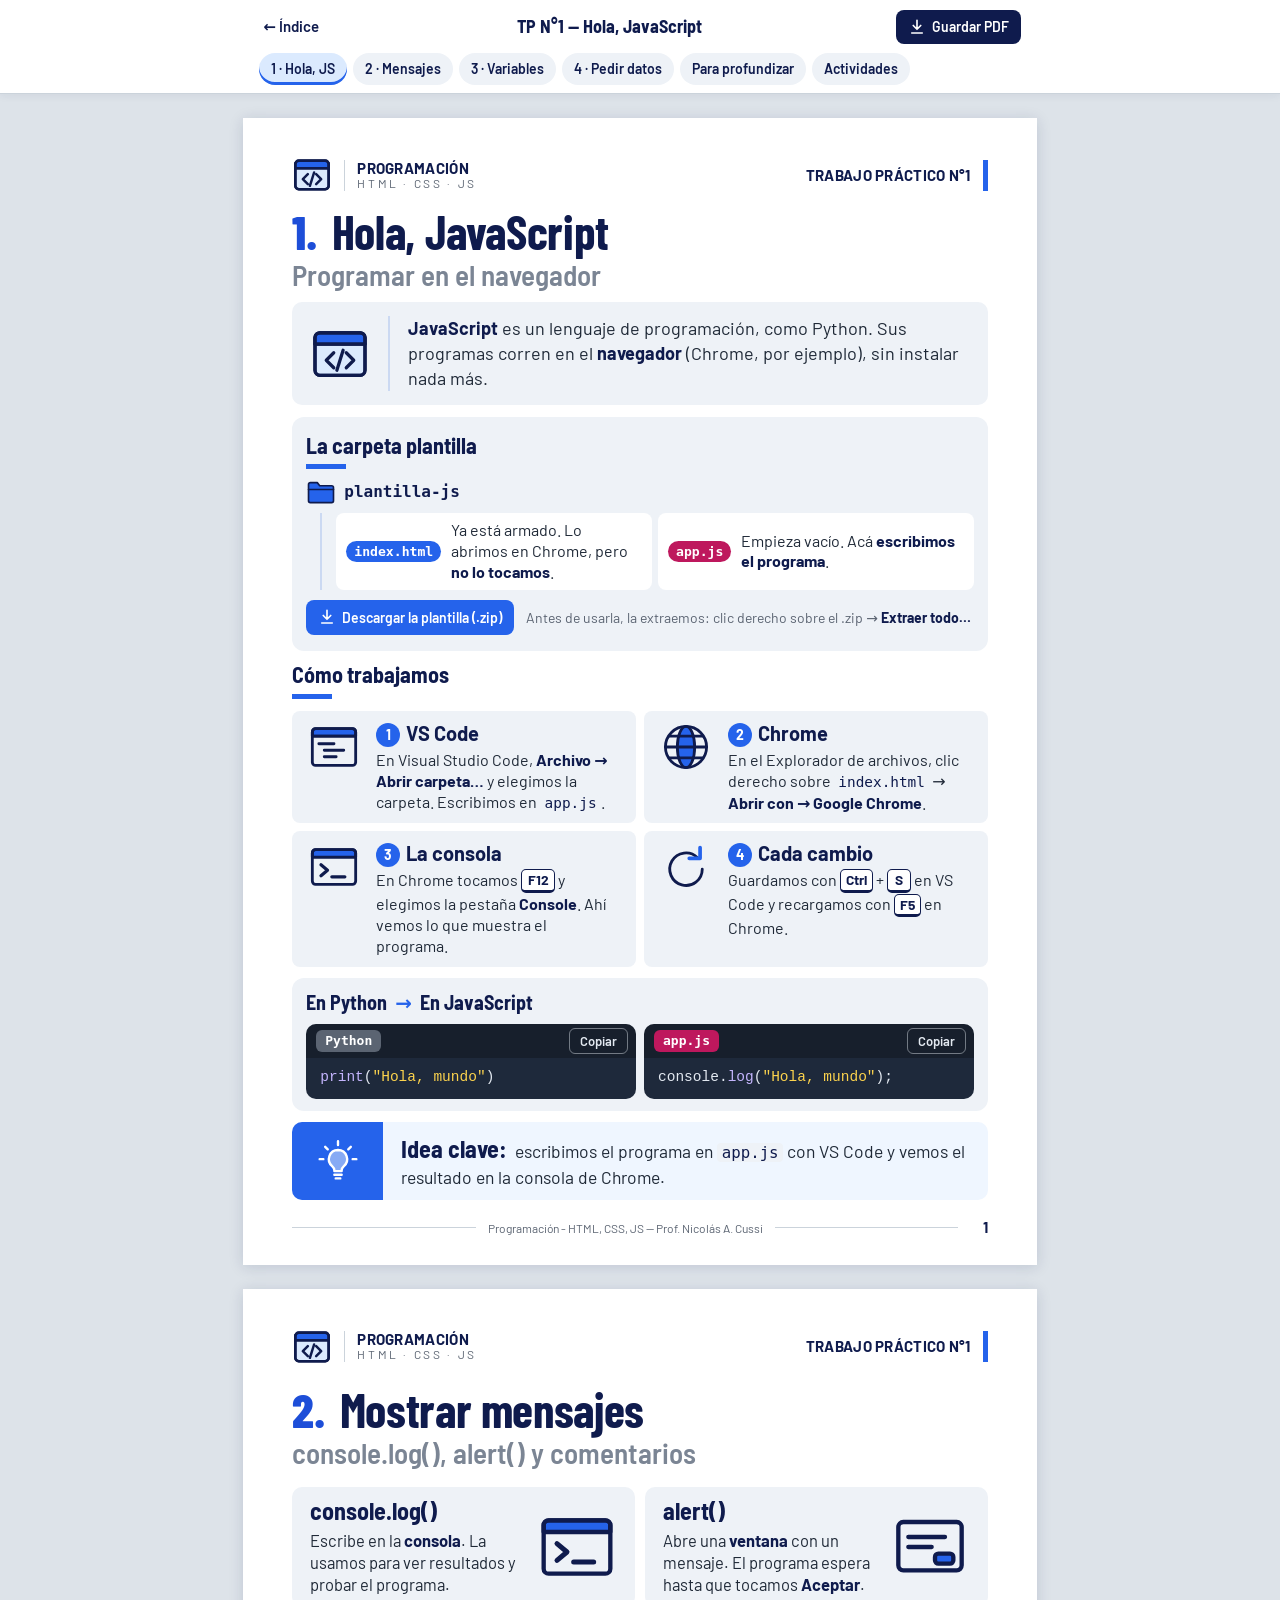
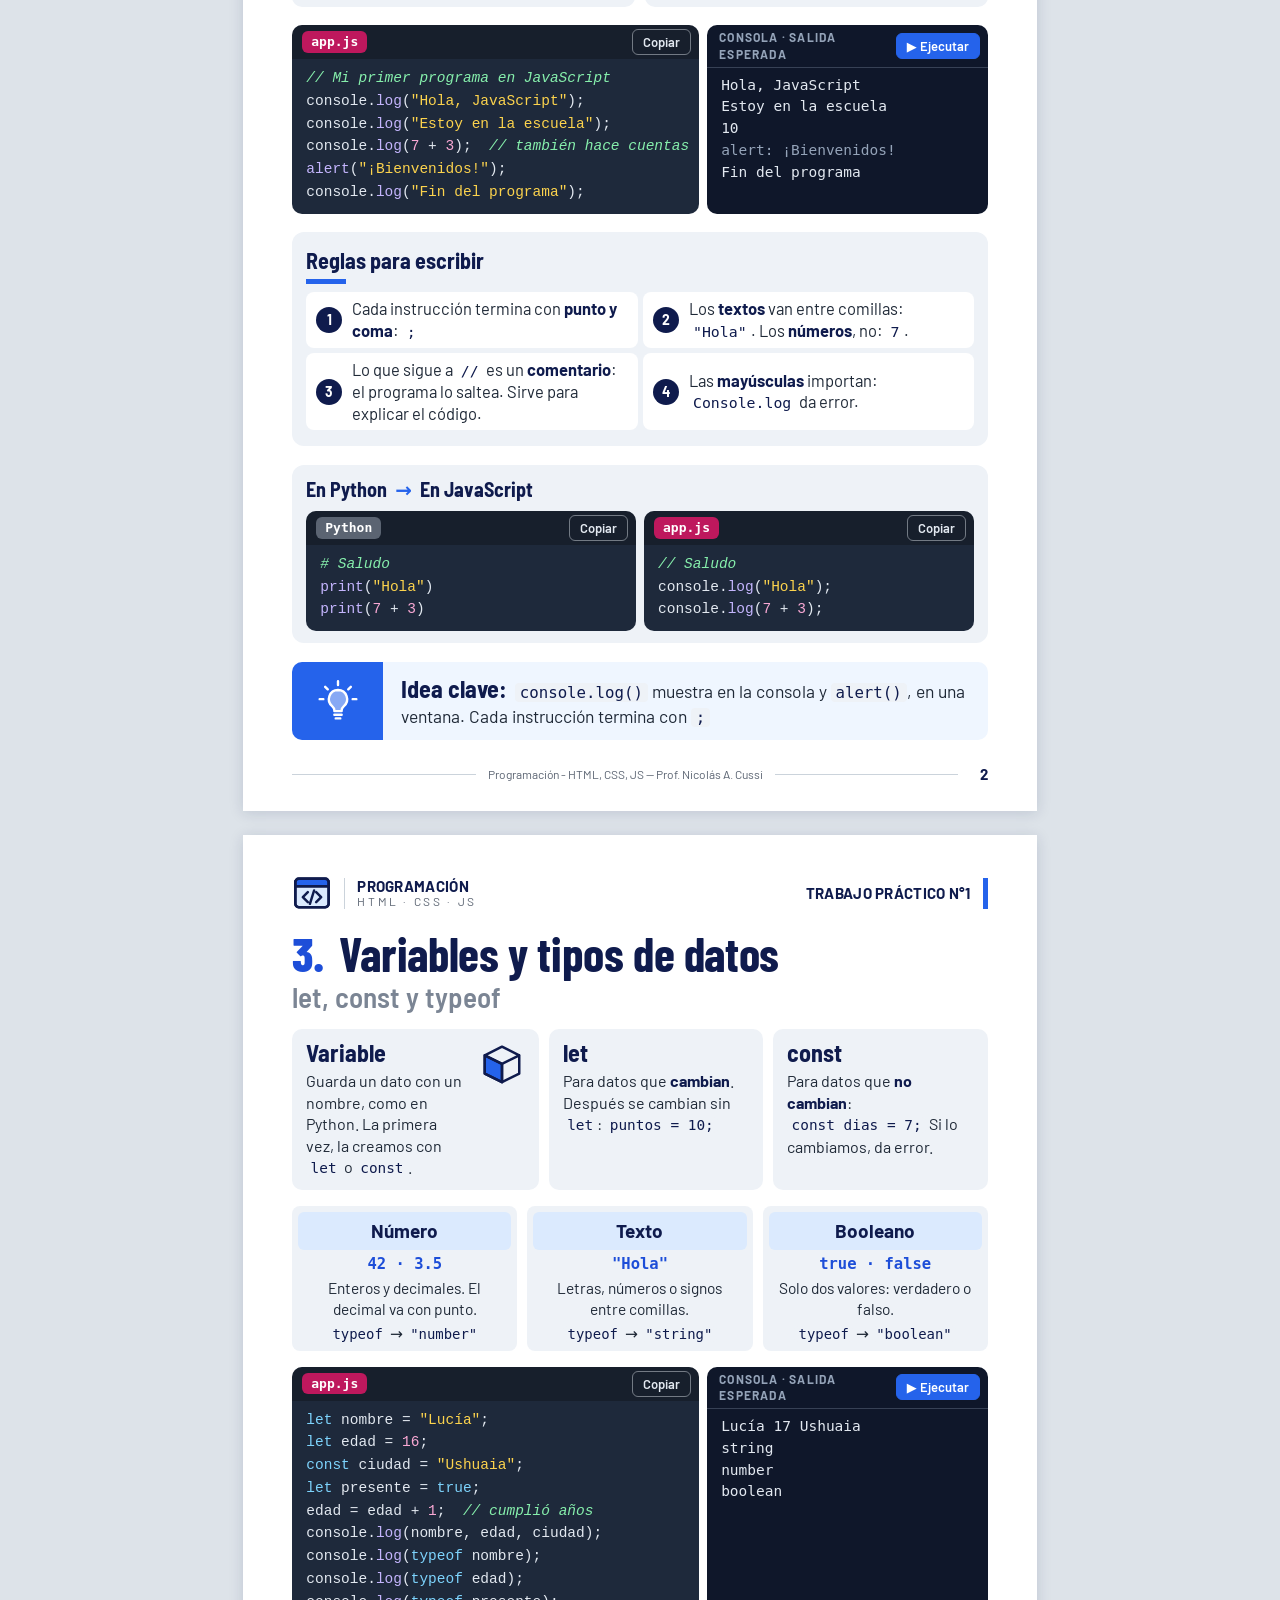
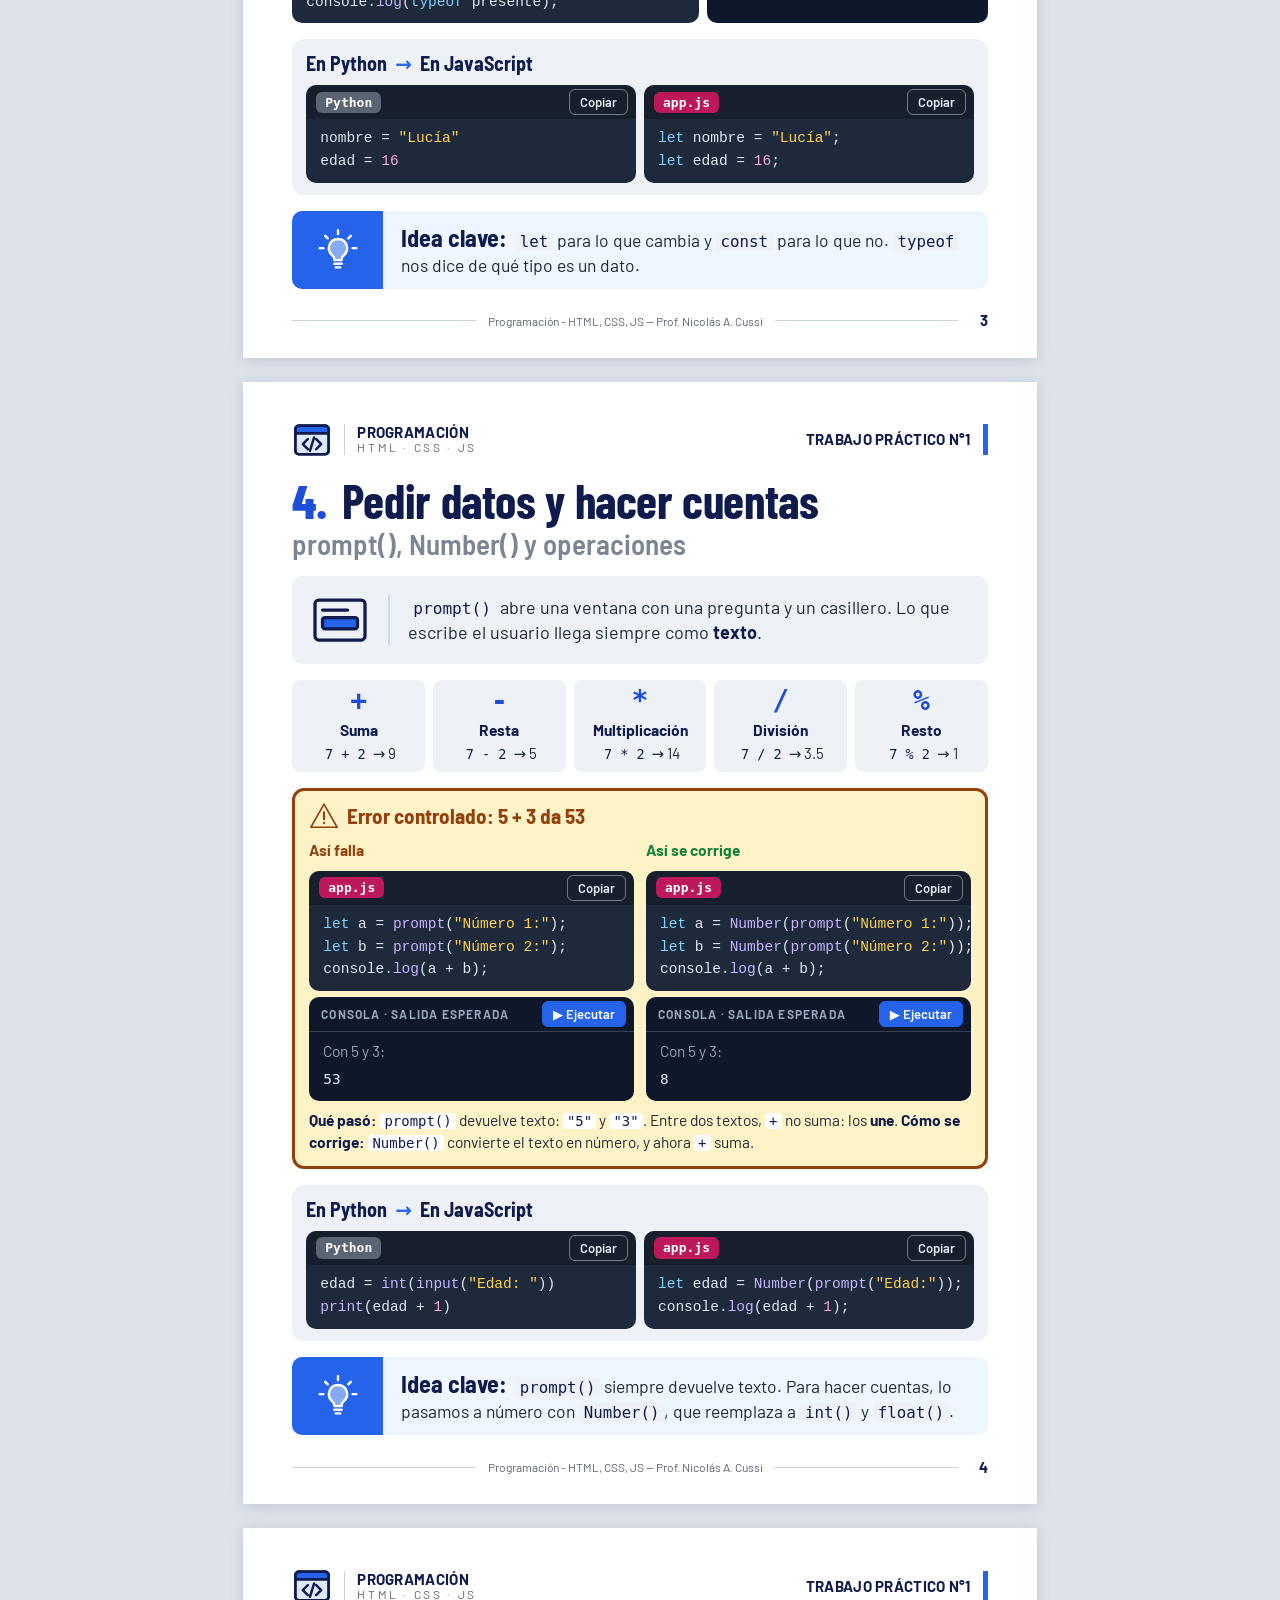
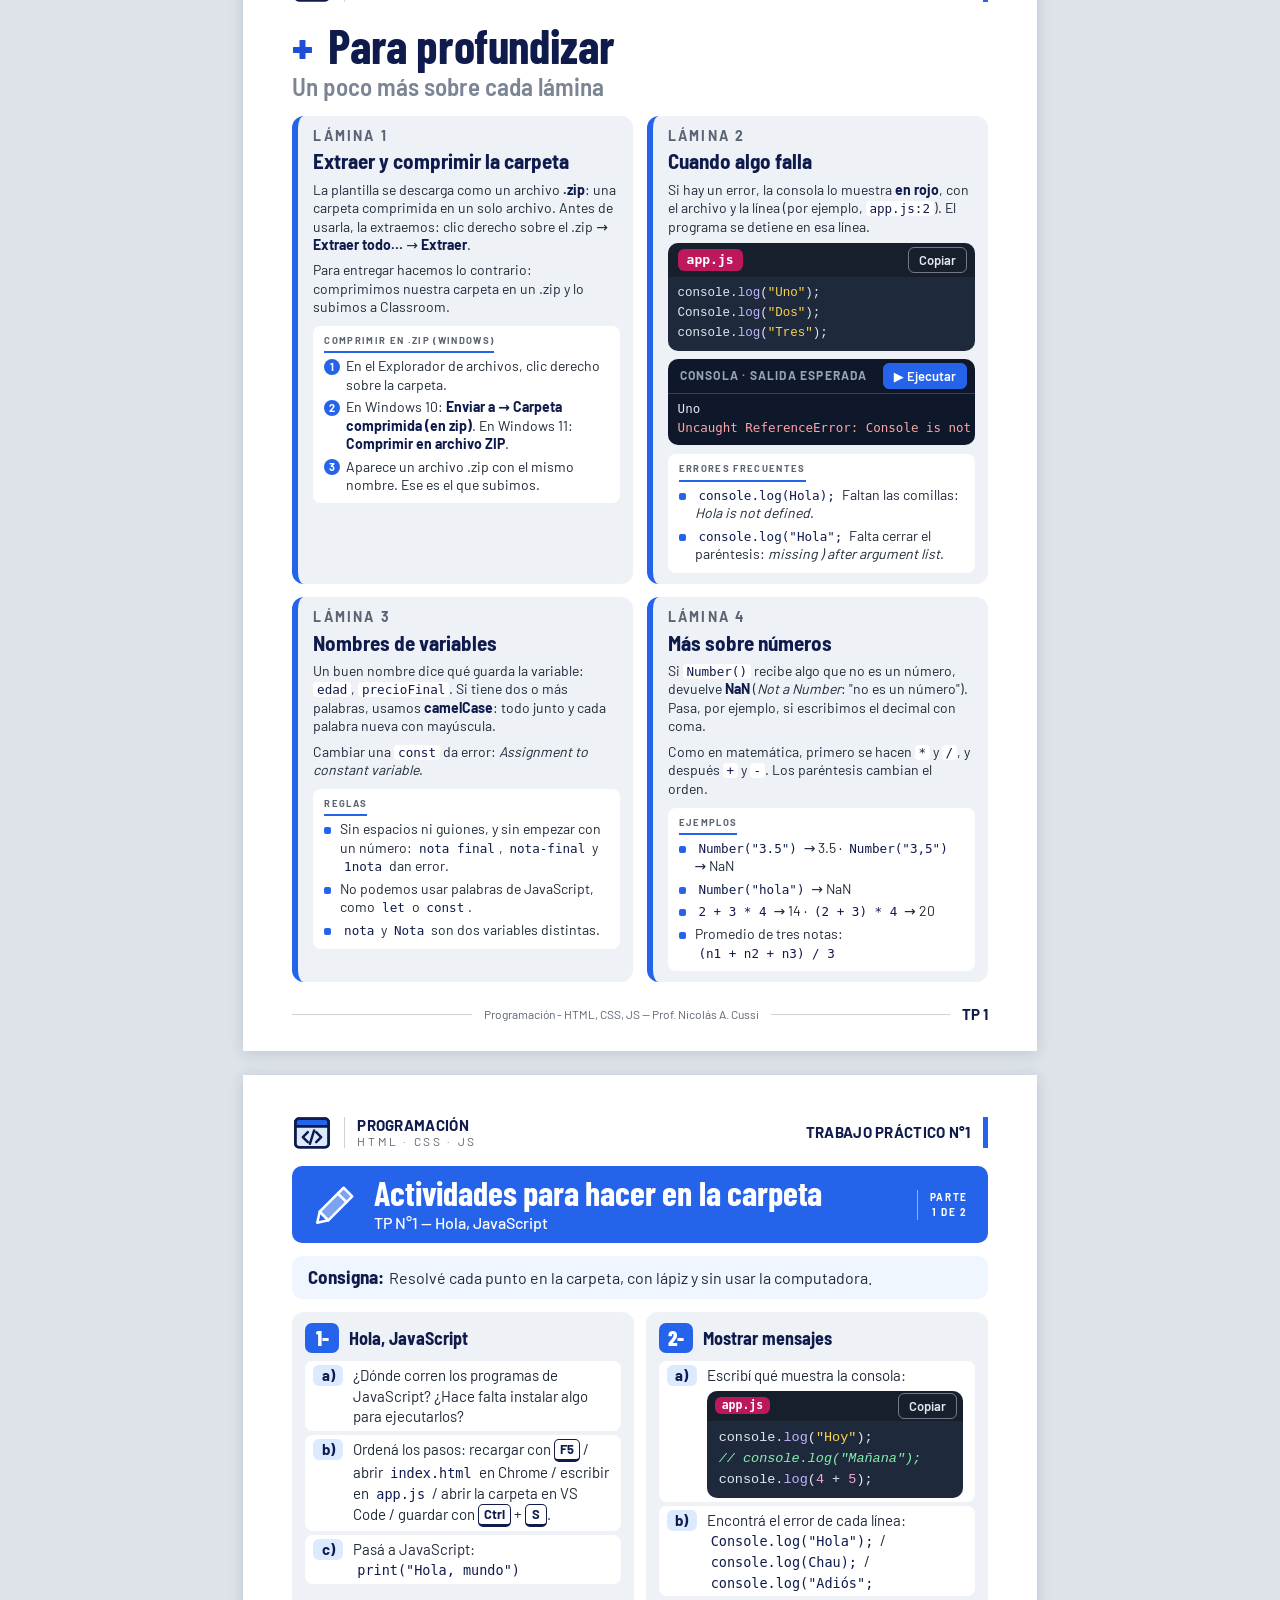
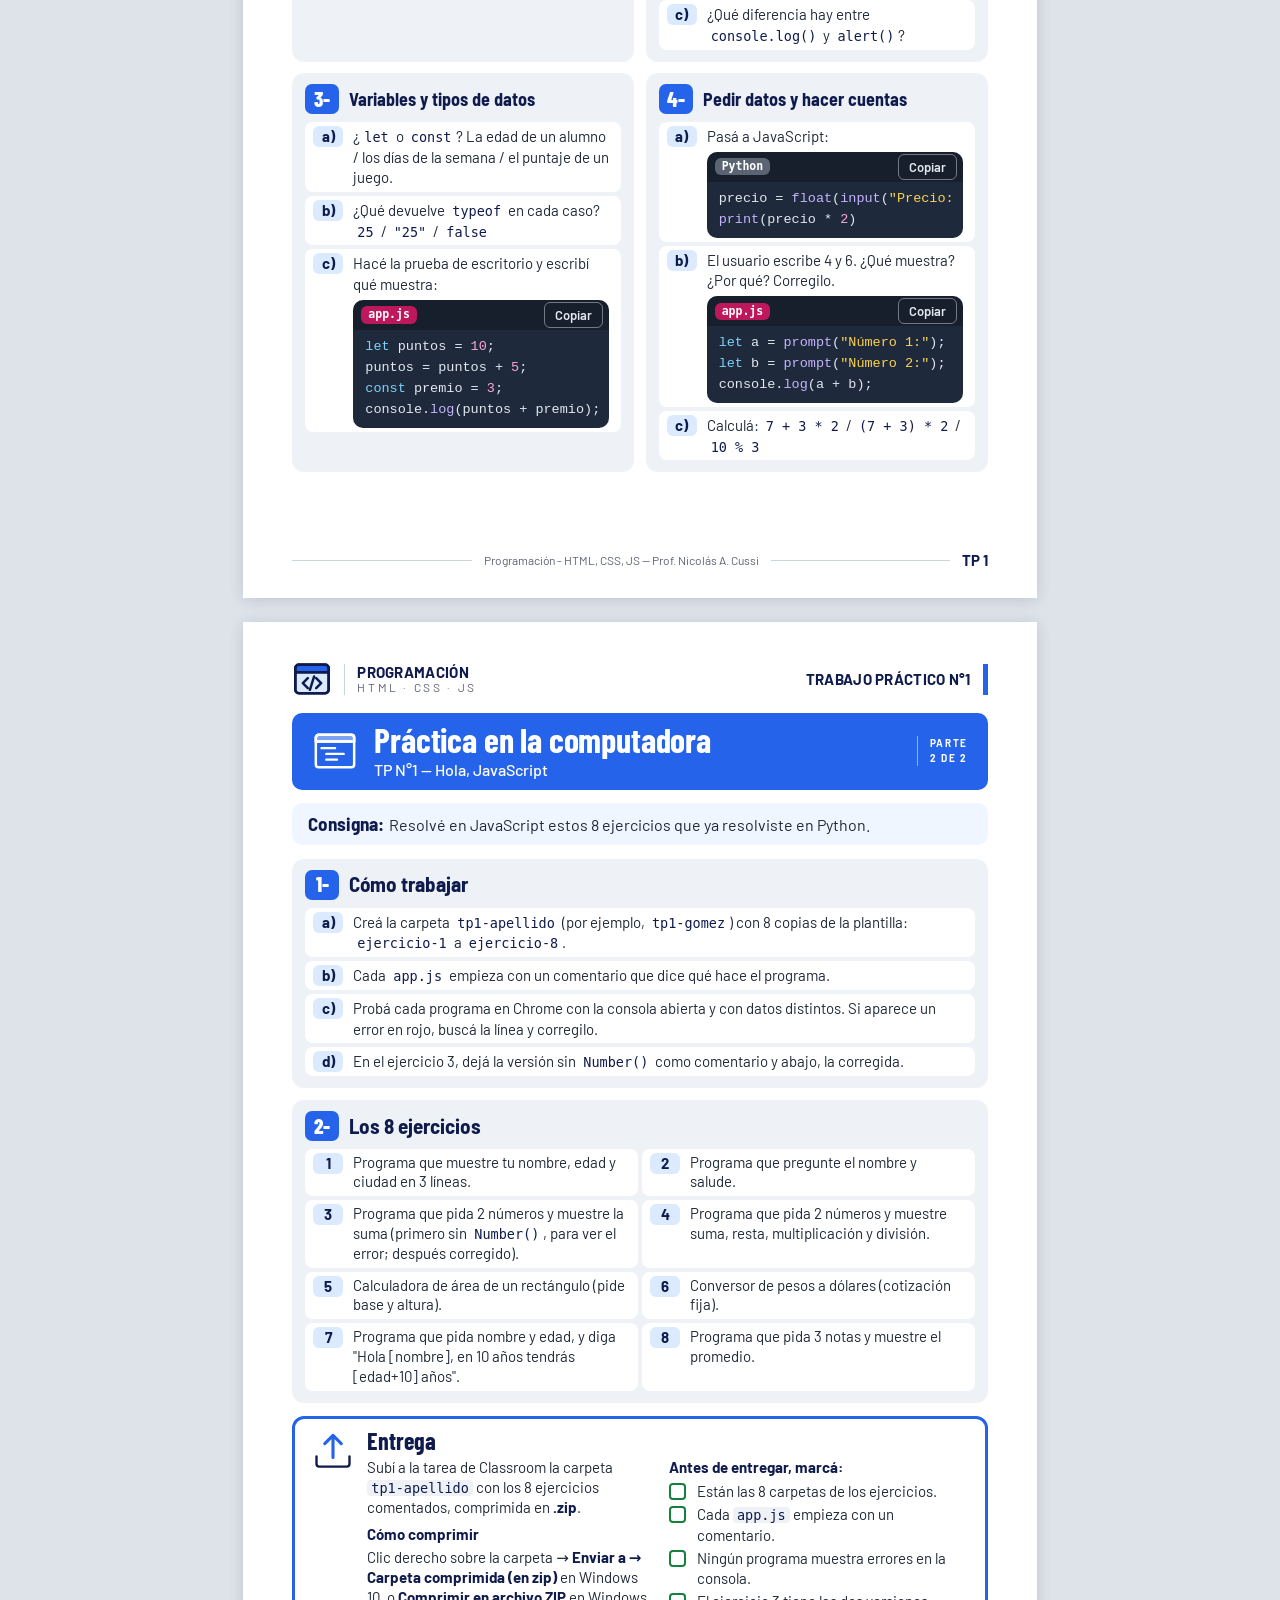
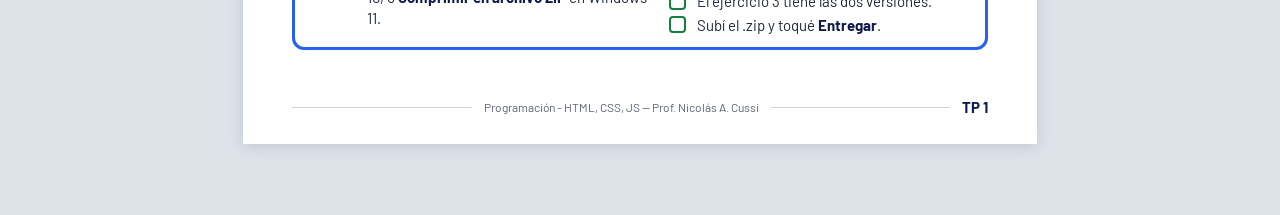
==== commit ecf9abe9: "Pie con guion largo antes de Prof. en todas las hojas y regla en CLAUDE.md" ====
--- a/unidades/tp01.html
+++ b/unidades/tp01.html
@@ -170,7 +170,7 @@
 
     <footer class="pie">
       <span class="pie__linea"></span>
-      <span>Programación - HTML, CSS, JS - Prof. Nicolás A. Cussi</span>
+      <span>Programación - HTML, CSS, JS — Prof. Nicolás A. Cussi</span>
       <span class="pie__linea"></span>
       <span class="pie__num" aria-label="Página 1">1</span>
     </footer>
@@ -250,7 +250,7 @@
 
     <footer class="pie">
       <span class="pie__linea"></span>
-      <span>Programación - HTML, CSS, JS - Prof. Nicolás A. Cussi</span>
+      <span>Programación - HTML, CSS, JS — Prof. Nicolás A. Cussi</span>
       <span class="pie__linea"></span>
       <span class="pie__num" aria-label="Página 2">2</span>
     </footer>
@@ -327,7 +327,7 @@
 
     <footer class="pie">
       <span class="pie__linea"></span>
-      <span>Programación - HTML, CSS, JS - Prof. Nicolás A. Cussi</span>
+      <span>Programación - HTML, CSS, JS — Prof. Nicolás A. Cussi</span>
       <span class="pie__linea"></span>
       <span class="pie__num" aria-label="Página 3">3</span>
     </footer>
@@ -418,7 +418,7 @@
 
     <footer class="pie">
       <span class="pie__linea"></span>
-      <span>Programación - HTML, CSS, JS - Prof. Nicolás A. Cussi</span>
+      <span>Programación - HTML, CSS, JS — Prof. Nicolás A. Cussi</span>
       <span class="pie__linea"></span>
       <span class="pie__num" aria-label="Página 4">4</span>
     </footer>
@@ -530,7 +530,7 @@
 
     <footer class="pie">
       <span class="pie__linea"></span>
-      <span>Programación - HTML, CSS, JS - Prof. Nicolás A. Cussi</span>
+      <span>Programación - HTML, CSS, JS — Prof. Nicolás A. Cussi</span>
       <span class="pie__linea"></span>
       <span class="pie__num">TP 1</span>
     </footer>
@@ -617,7 +617,7 @@
 
     <footer class="pie">
       <span class="pie__linea"></span>
-      <span>Programación - HTML, CSS, JS - Prof. Nicolás A. Cussi</span>
+      <span>Programación - HTML, CSS, JS — Prof. Nicolás A. Cussi</span>
       <span class="pie__linea"></span>
       <span class="pie__num">TP 1</span>
     </footer>
@@ -694,7 +694,7 @@
 
     <footer class="pie">
       <span class="pie__linea"></span>
-      <span>Programación - HTML, CSS, JS - Prof. Nicolás A. Cussi</span>
+      <span>Programación - HTML, CSS, JS — Prof. Nicolás A. Cussi</span>
       <span class="pie__linea"></span>
       <span class="pie__num">TP 1</span>
     </footer>
--- a/assets/css/estilos.css
+++ b/assets/css/estilos.css
@@ -1,6 +1,6 @@
 /* ==========================================================
    Programación - HTML, CSS, JS — Cuadernillo web
-   Prof. Nicolás A. Cussi • C.T.P. "Olga B. de Arko"
+   Prof. Nicolás A. Cussi
    Mobile first · Modo hoja A4 en escritorio e impresión
    ========================================================== */
 
@@ -650,6 +650,7 @@
 /* Código + consola */
 .ej { display: grid; gap: 8px; }
 .ej-col { display: grid; gap: 6px; align-content: start; min-width: 0; }
+.ej-par { display: grid; gap: 12px; }   /* dos ejemplos lado a lado, cada uno con su consola abajo */
 .error-controlado__cols { display: grid; gap: 12px; }
 
 /* En Python → En JavaScript */
@@ -695,6 +696,19 @@
 .operaciones b { font-family: var(--fuente-codigo); font-size: 28px; line-height: 1.1; color: var(--acento-numero); }
 .operaciones span { font-weight: 700; font-size: 15.5px; color: var(--tinta); }
 .operaciones p { font-size: 15px; }
+
+/* Receta fija: código que se usa tal cual, sin explicar cómo funciona por dentro */
+.receta {
+  display: grid; gap: 10px;
+  background: var(--acento-suave); border: 2px dashed var(--acento); border-radius: 12px; padding: 12px;
+}
+.receta__tit {
+  display: flex; align-items: center; gap: 8px;
+  font-family: var(--fuente-titulo); font-weight: 700; font-size: 20px; line-height: 1.15; color: var(--tinta);
+}
+.receta__tit .ico { width: 30px; height: 30px; }
+.receta p { font-size: 16px; line-height: 1.4; }
+.receta :not(pre) > code { background: var(--blanco); }
 
 /* ==========================================================
    Pantallas medianas
@@ -743,10 +757,12 @@
   .ej { grid-template-columns: minmax(0, 1.45fr) minmax(0, 1fr); }
   .ej--pf { grid-template-columns: minmax(0, 1fr); }
   .error-controlado__cols { grid-template-columns: minmax(0, 1fr) minmax(0, 1fr); }
+  .ej-par { grid-template-columns: minmax(0, 1fr) minmax(0, 1.25fr); }
   .act__items--2col { grid-template-columns: 1fr 1fr; }
   .py-js__cols { grid-template-columns: 1fr 1fr; }
   .entrega__cols { grid-template-columns: 1fr 1fr; gap: 16px; }
   .operaciones { grid-template-columns: repeat(5, 1fr); }
+  .operaciones--6 { grid-template-columns: repeat(6, 1fr); }
   .pasos2 { grid-template-columns: 1fr 1fr; }
   .pasos2 .paso {
     grid-template-columns: 56px 1fr; grid-template-areas: "ico tit" "ico txt";
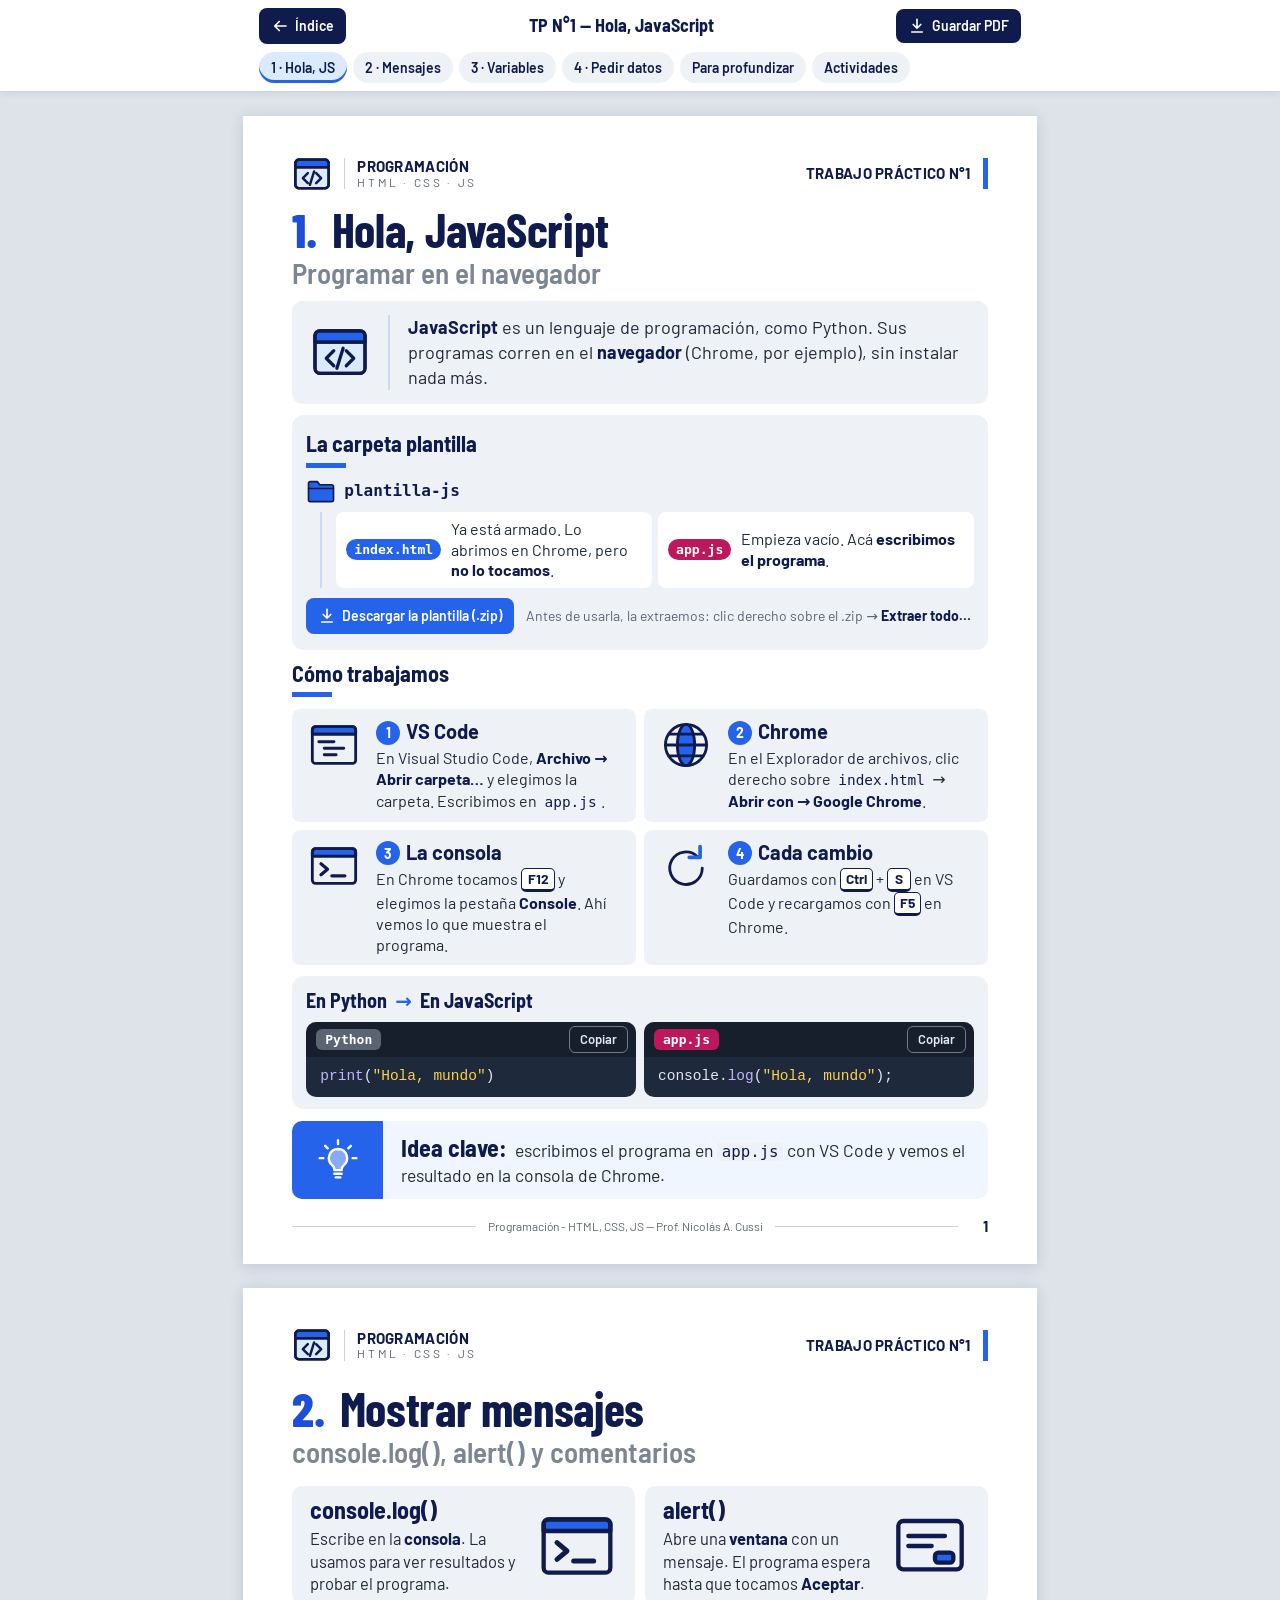
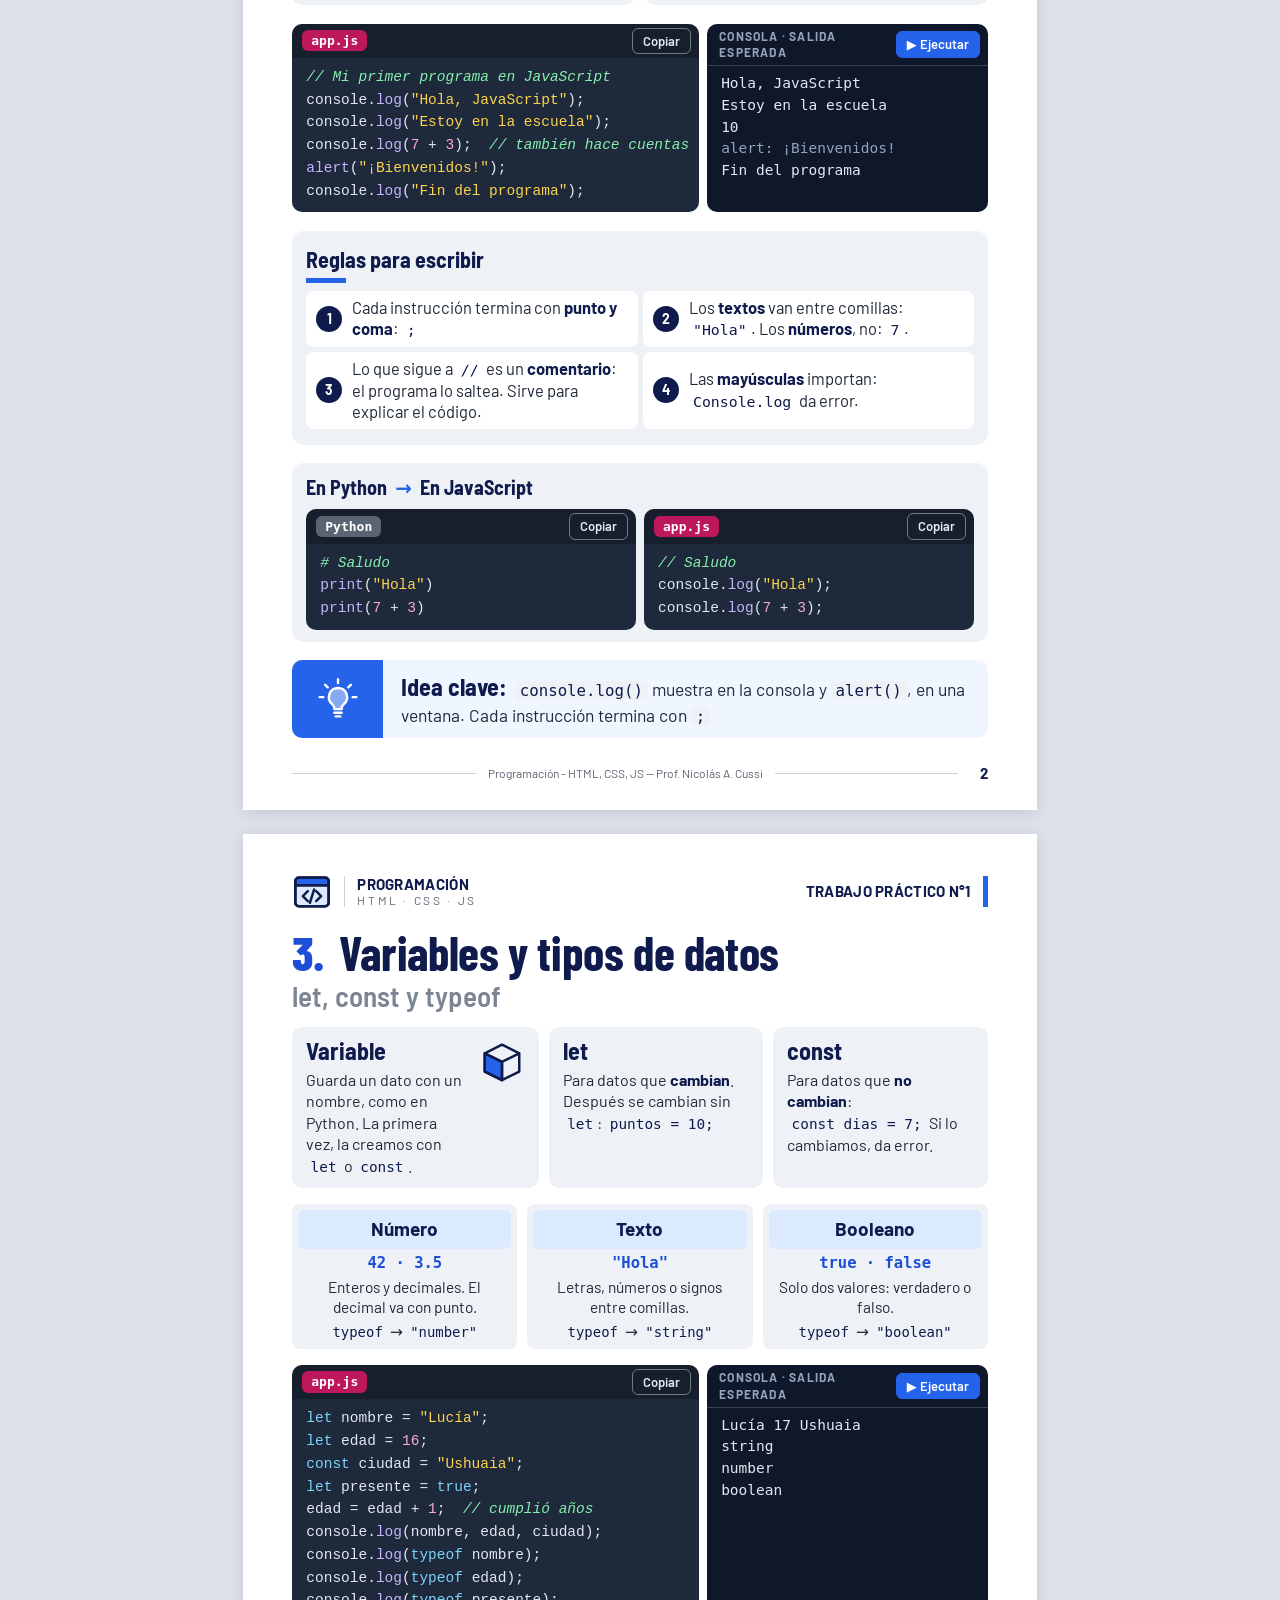
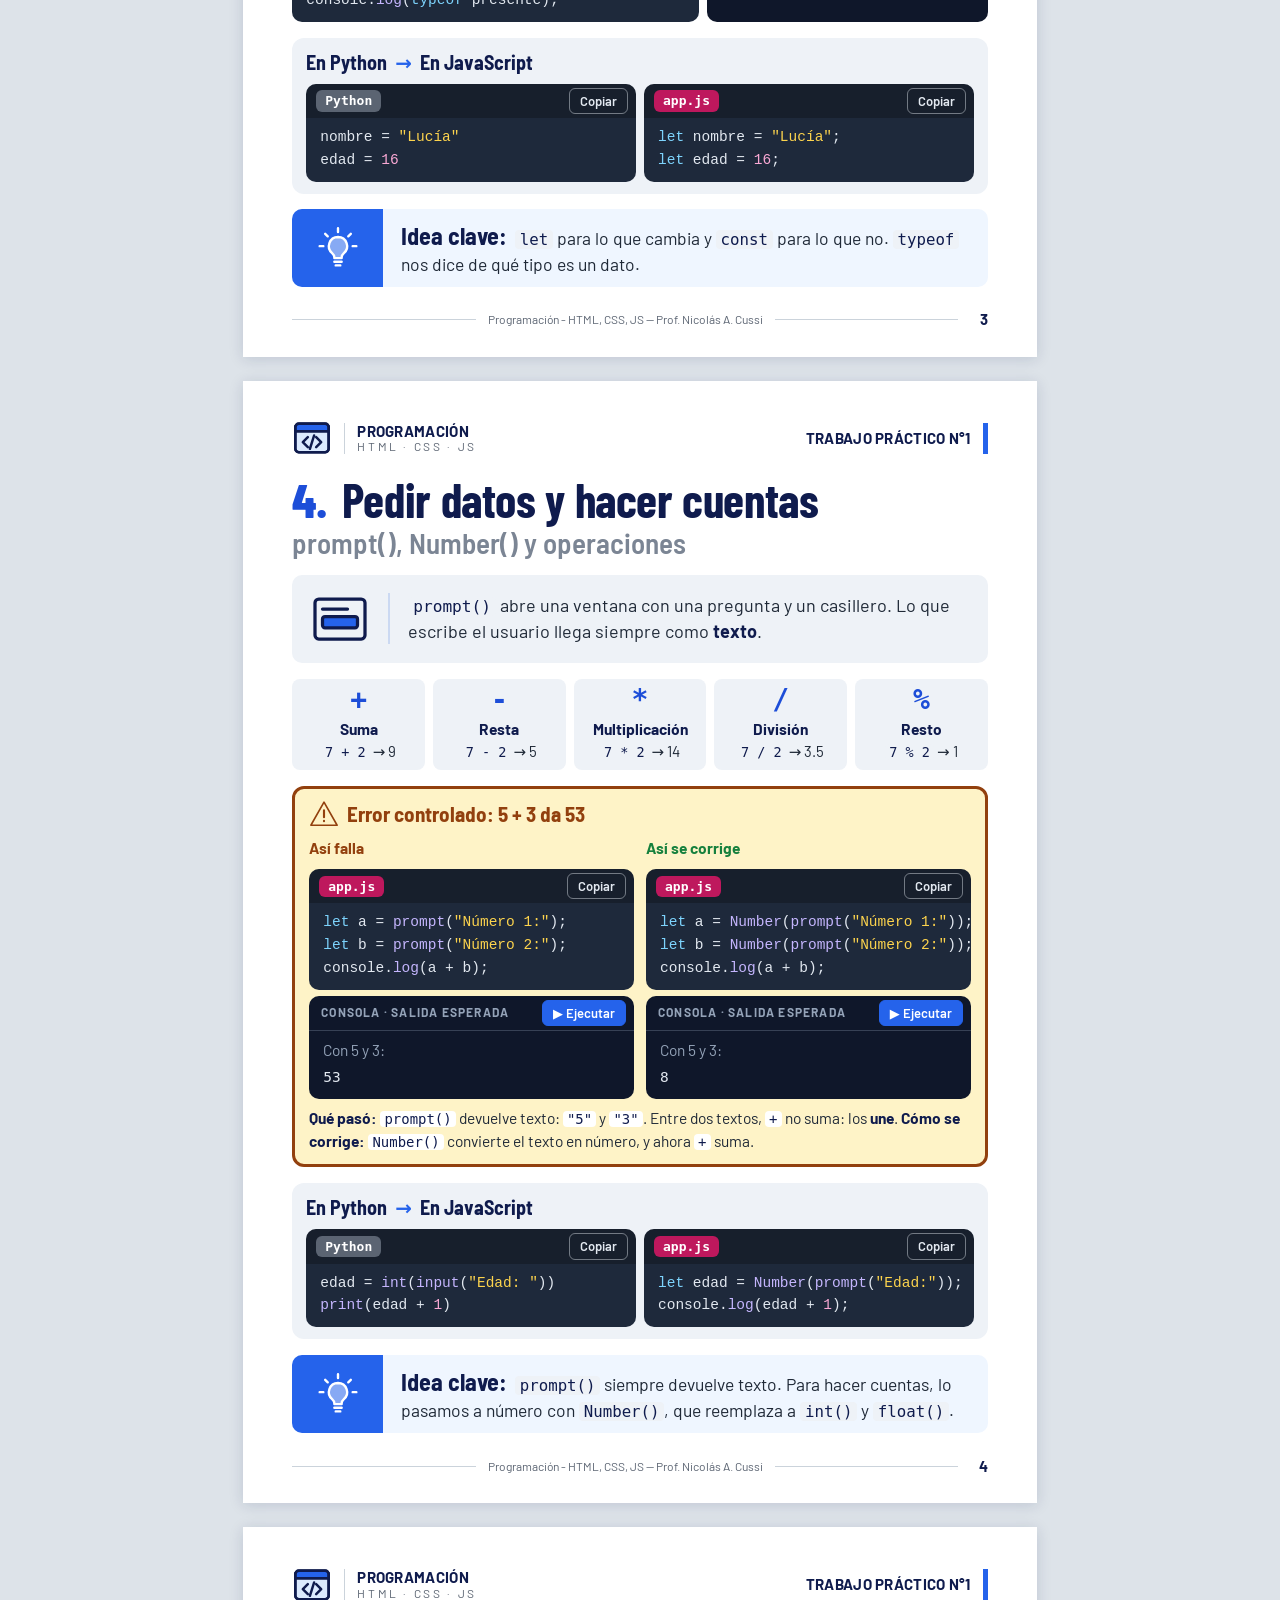
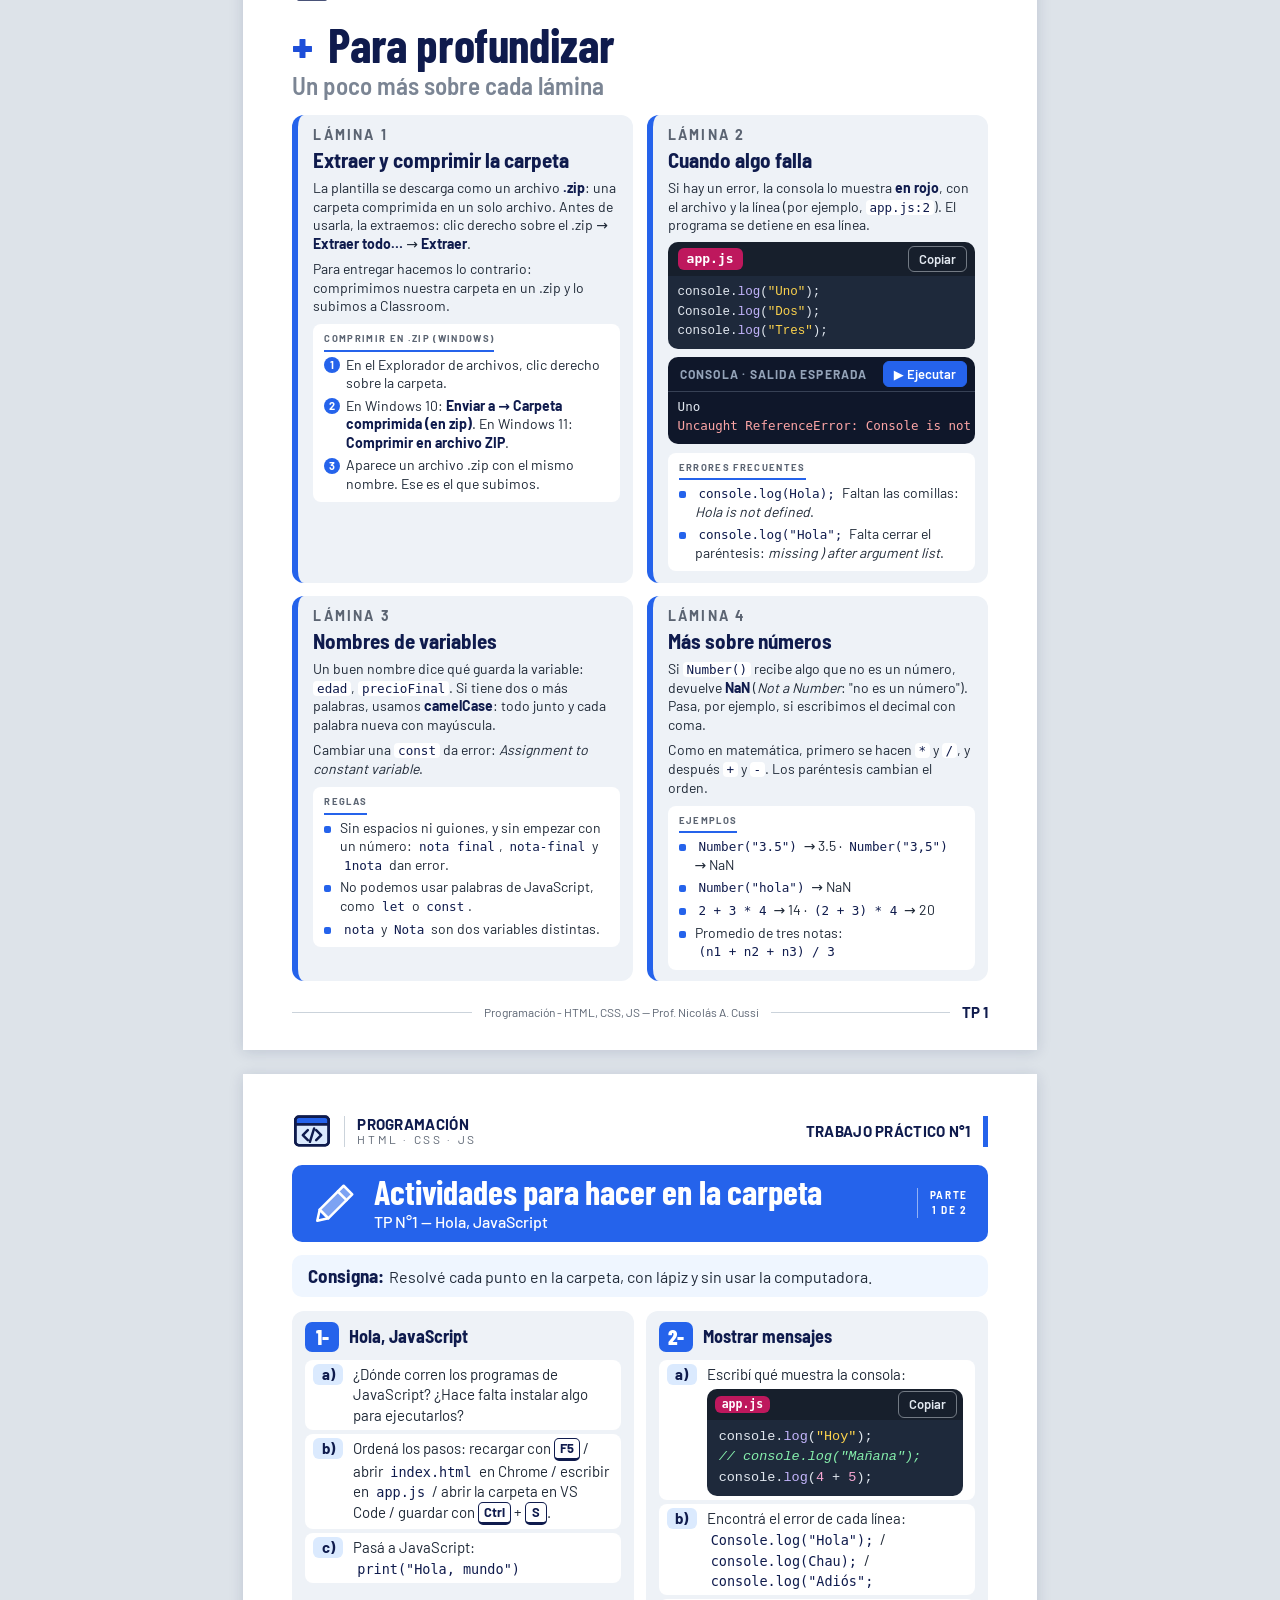
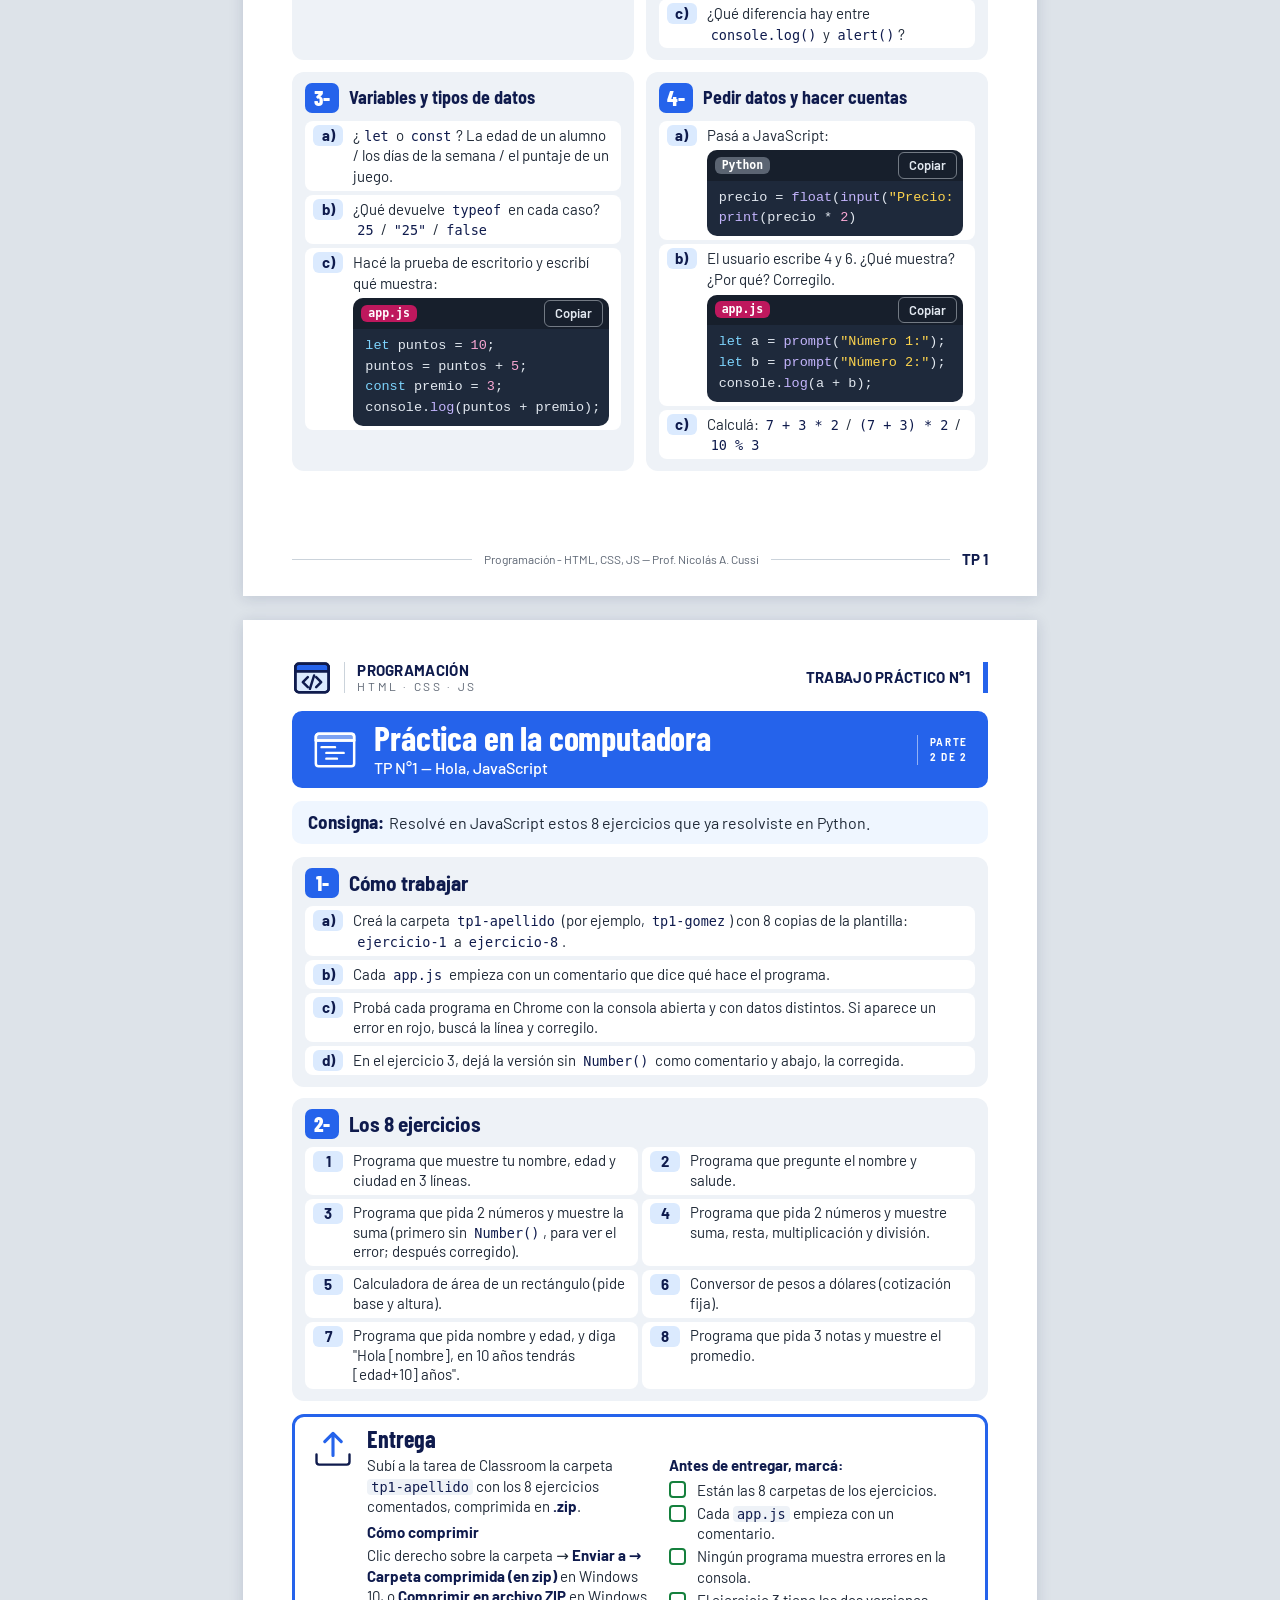
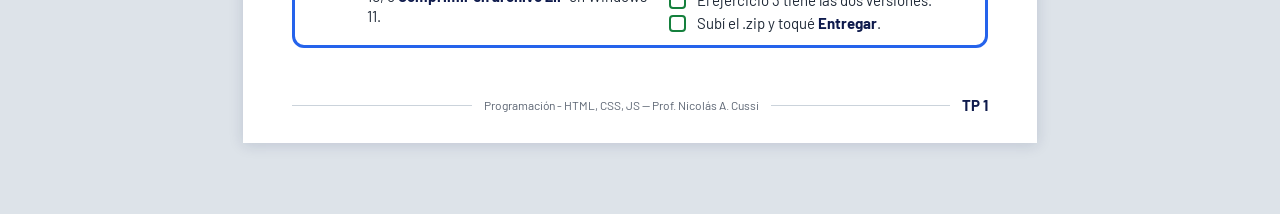
==== commit 93720fea: "Botón Índice igual al de PDF en todos los TPs y regla en CLAUDE.md" ====
--- a/unidades/tp01.html
+++ b/unidades/tp01.html
@@ -79,6 +79,9 @@
     <symbol id="i-descarga" viewBox="0 0 24 24">
       <path d="M12 3v12M7 10l5 5 5-5M5 20h14"/>
     </symbol>
+    <symbol id="i-atras" viewBox="0 0 24 24">
+      <path d="M20 12H5M11 6l-6 6 6 6"/>
+    </symbol>
   </defs>
 </svg>
 
@@ -86,7 +89,7 @@
 
 <header class="barra">
   <div class="barra__fila">
-    <a class="barra__volver" href="../index.html">← Índice</a>
+    <a class="boton barra__volver" href="../index.html"><svg aria-hidden="true" focusable="false"><use href="#i-atras"/></svg><span>Índice</span></a>
     <span class="barra__titulo">TP N°1 — Hola, JavaScript</span>
     <button class="boton" type="button" data-imprimir aria-label="Guardar en PDF">
       <svg aria-hidden="true" focusable="false"><use href="#i-descarga"/></svg><span><span class="boton__largo">Guardar </span>PDF</span>
--- a/assets/css/estilos.css
+++ b/assets/css/estilos.css
@@ -113,10 +113,6 @@
   display: flex; align-items: center; gap: 10px;
   max-width: 210mm; margin: 0 auto; padding: 8px 16px;
 }
-.barra__volver {
-  text-decoration: none; font-weight: 600; font-size: 15px;
-  padding: 8px 4px; color: var(--tinta);
-}
 .barra__volver, .boton { flex: none; }
 .barra__titulo {
   flex: 1; min-width: 0; text-align: center;
@@ -421,6 +417,13 @@
 .esquema .tt--claro { fill: var(--blanco); }
 .esquema .guia { stroke: var(--tinta); stroke-width: .5; }
 .esquema .badge { fill: var(--tinta); }
+
+/* Esquema con un recuadro que lo explica al lado */
+.esquema-par { display: grid; gap: 10px; align-items: center; }
+.esquema-nota { background: var(--acento-suave); border-radius: var(--radio); padding: 10px 14px; }
+.esquema-nota h3 { font-family: var(--fuente-titulo); font-weight: 700; font-size: 18px; line-height: 1.15; color: var(--tinta); margin-bottom: 6px; }
+.esquema-nota li { font-size: 15.5px; line-height: 1.35; }
+.esquema-nota :not(pre) > code { background: var(--blanco); }
 
 /* Lista numerada con círculos */
 .puntos { display: grid; gap: 6px; }
@@ -756,6 +759,8 @@
   .ejemplo p { grid-column: auto; padding-left: 12px; border-left: 2px solid var(--panel-linea); }
   .ej { grid-template-columns: minmax(0, 1.45fr) minmax(0, 1fr); }
   .ej--pf { grid-template-columns: minmax(0, 1fr); }
+  .ej--ancho { grid-template-columns: minmax(0, 2fr) minmax(0, 1fr); }   /* código con líneas largas y salida corta */
+  .esquema-par { grid-template-columns: minmax(0, 1fr) minmax(0, 1.1fr); gap: 14px; }
   .error-controlado__cols { grid-template-columns: minmax(0, 1fr) minmax(0, 1fr); }
   .ej-par { grid-template-columns: minmax(0, 1fr) minmax(0, 1.25fr); }
   .act__items--2col { grid-template-columns: 1fr 1fr; }
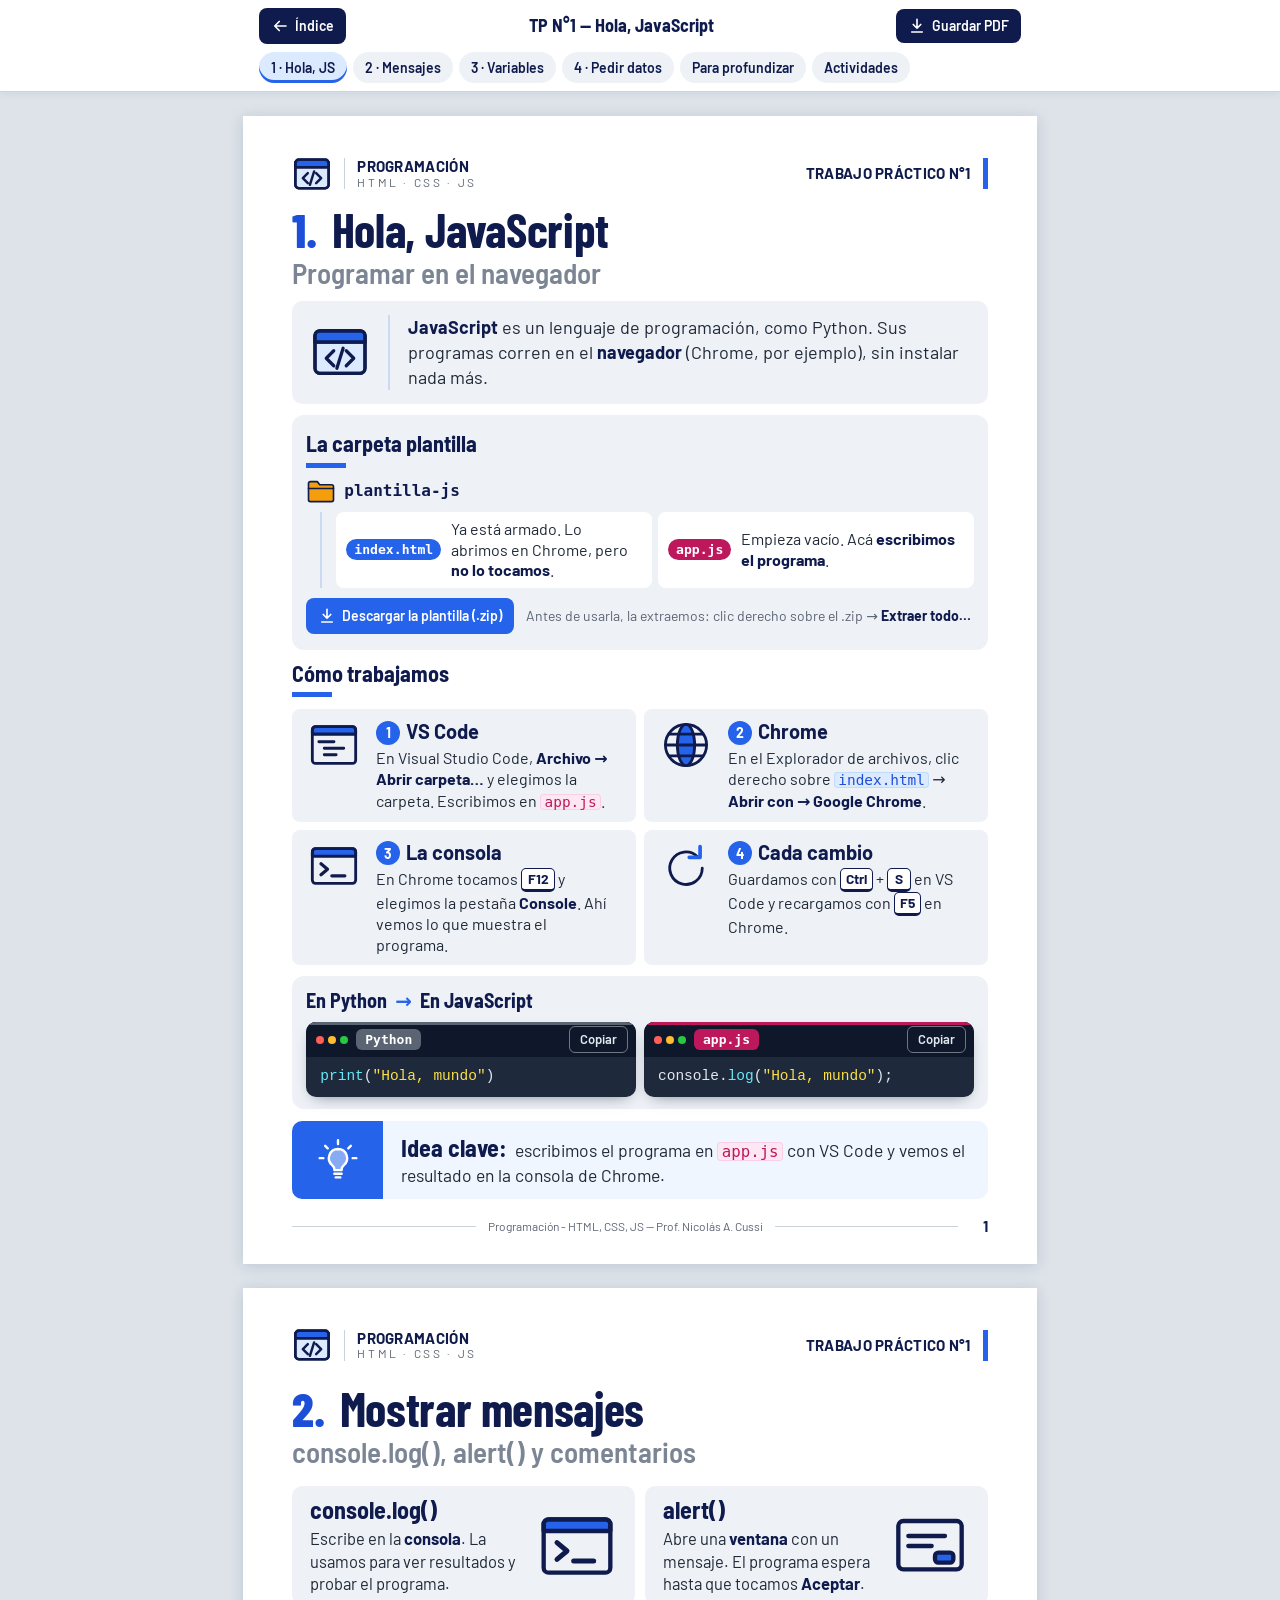
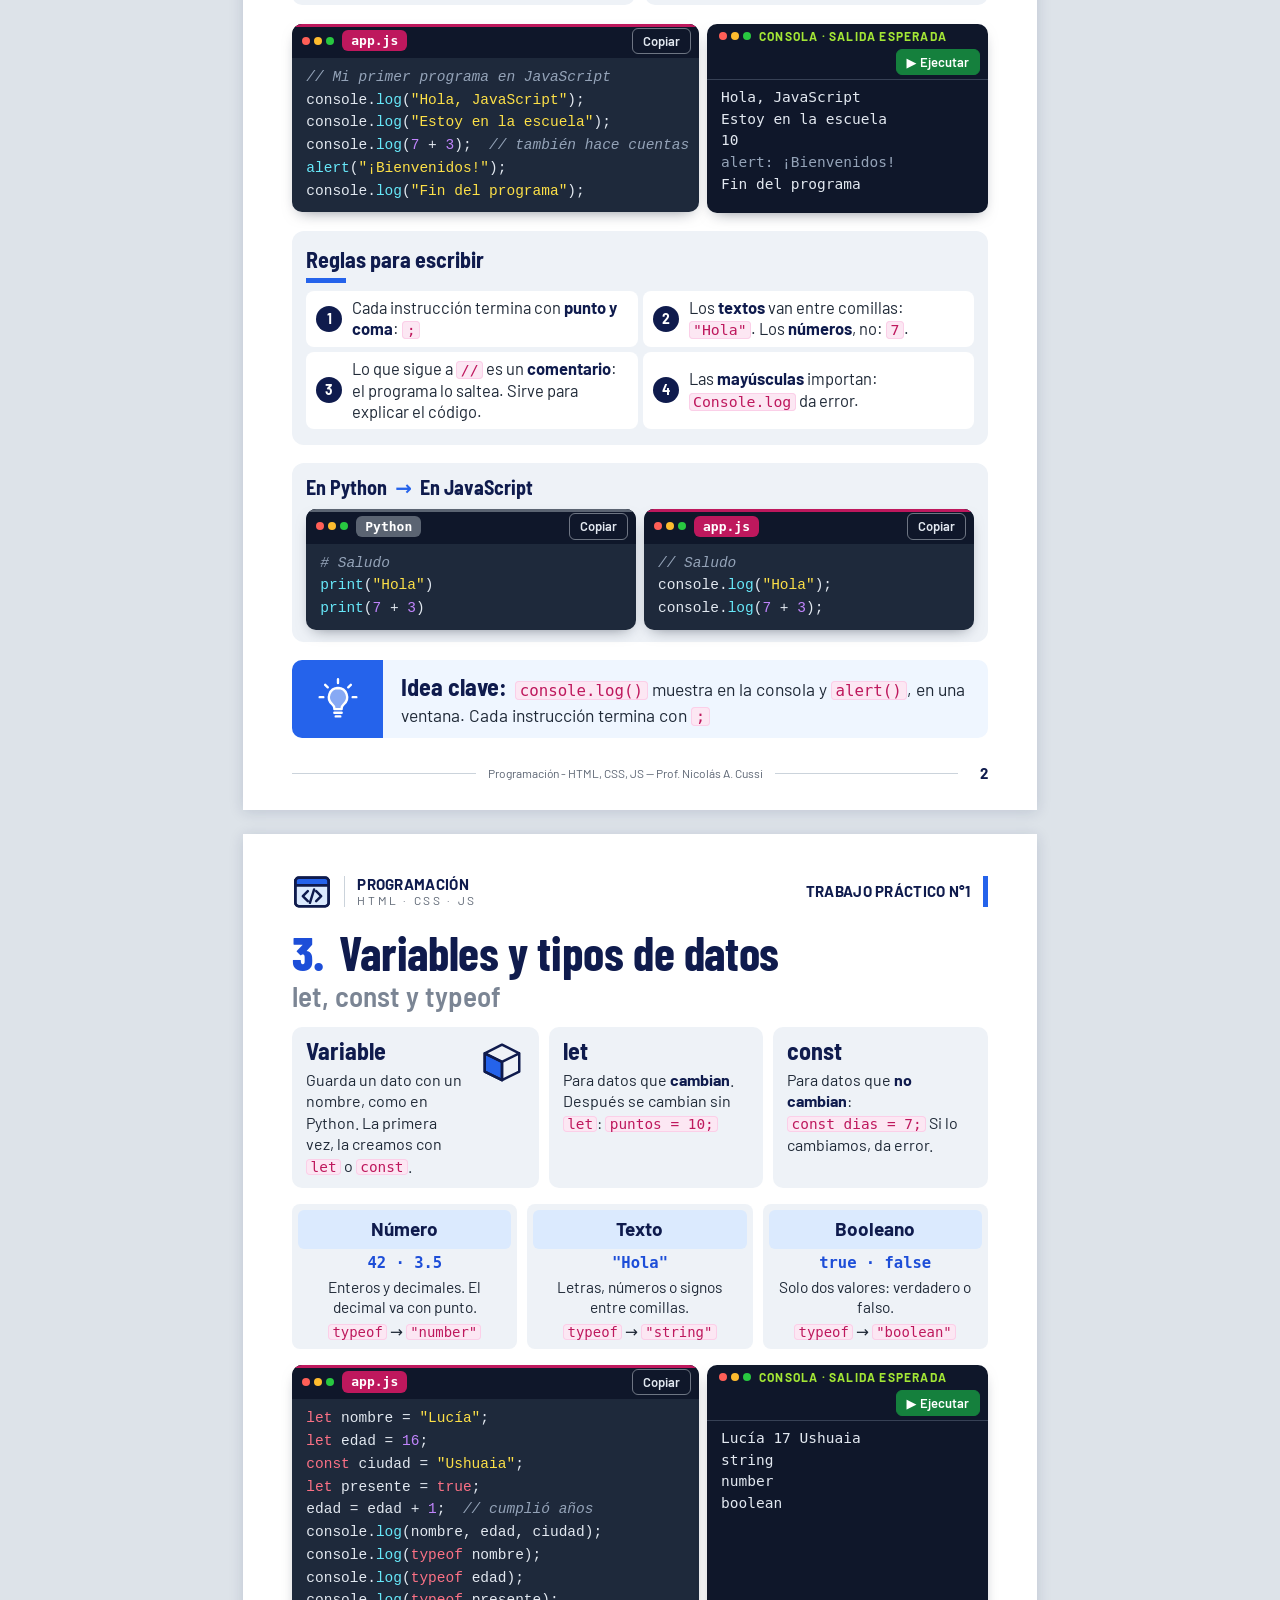
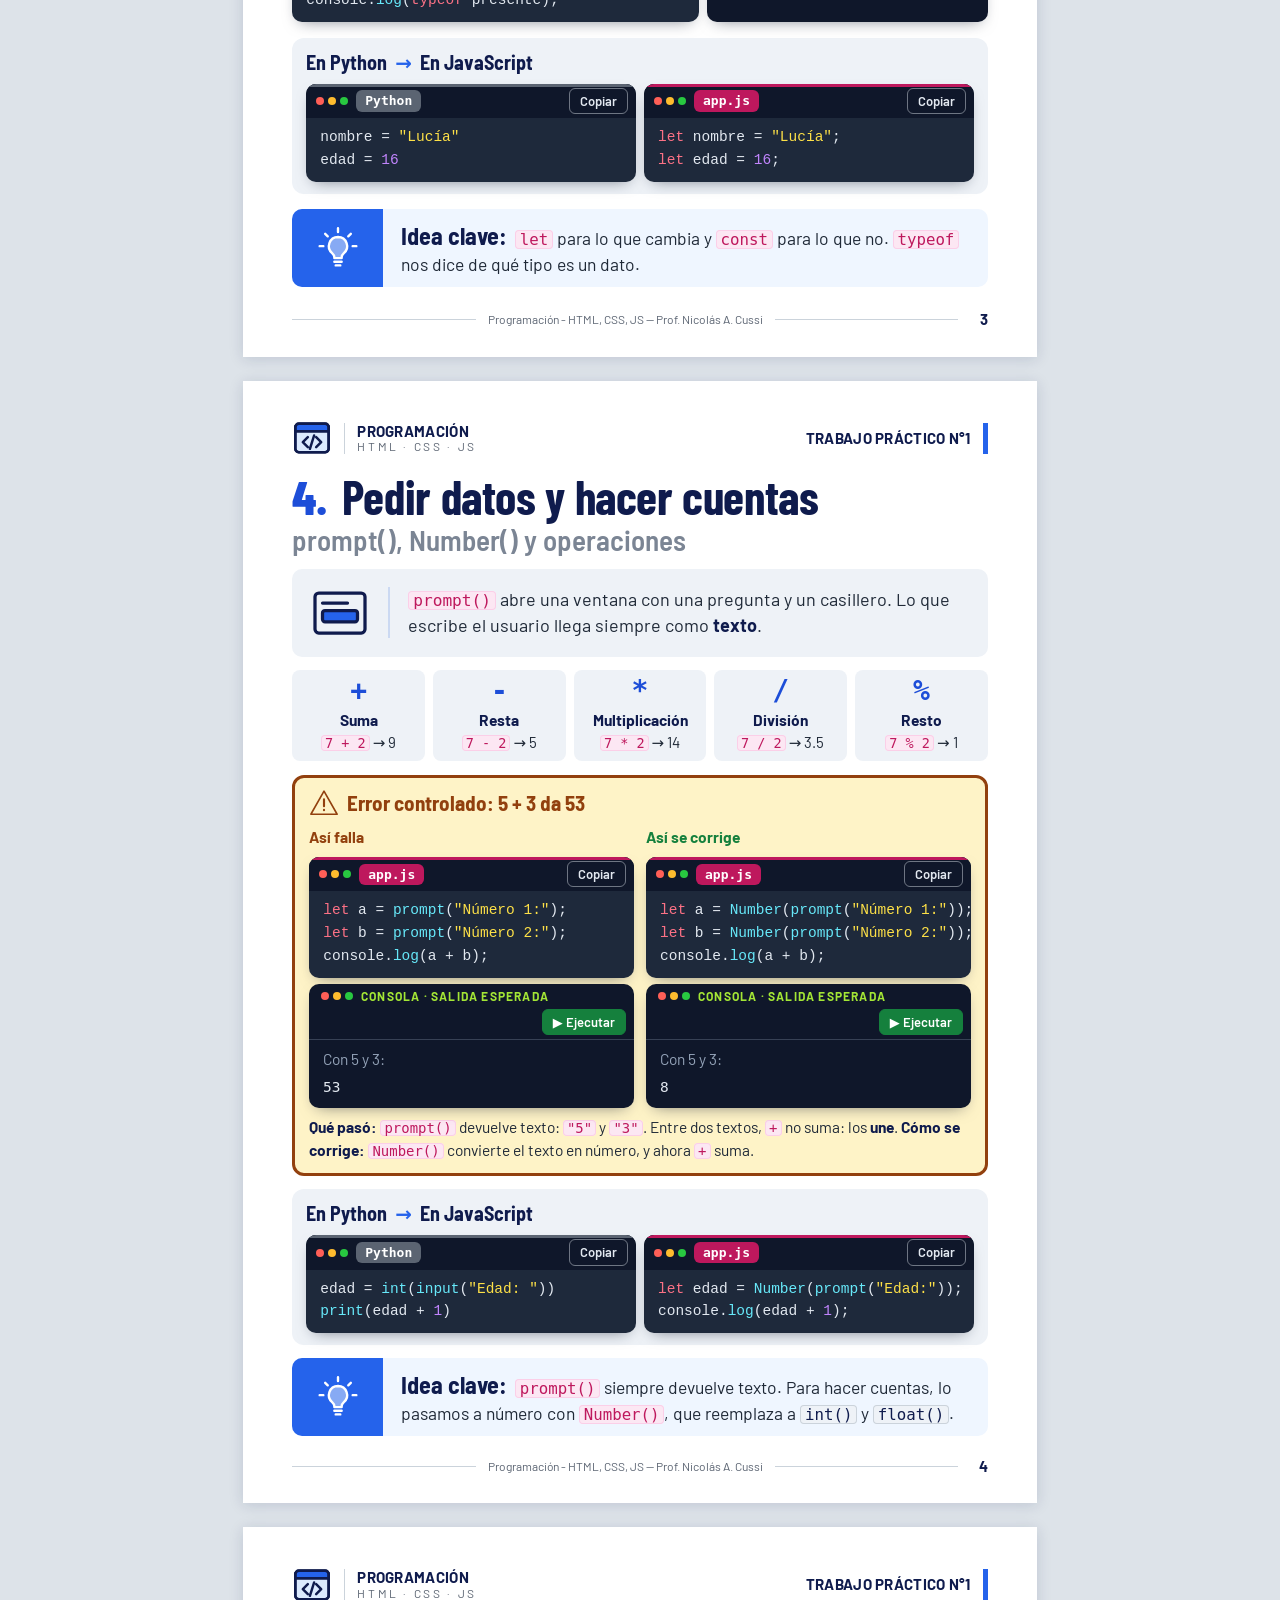
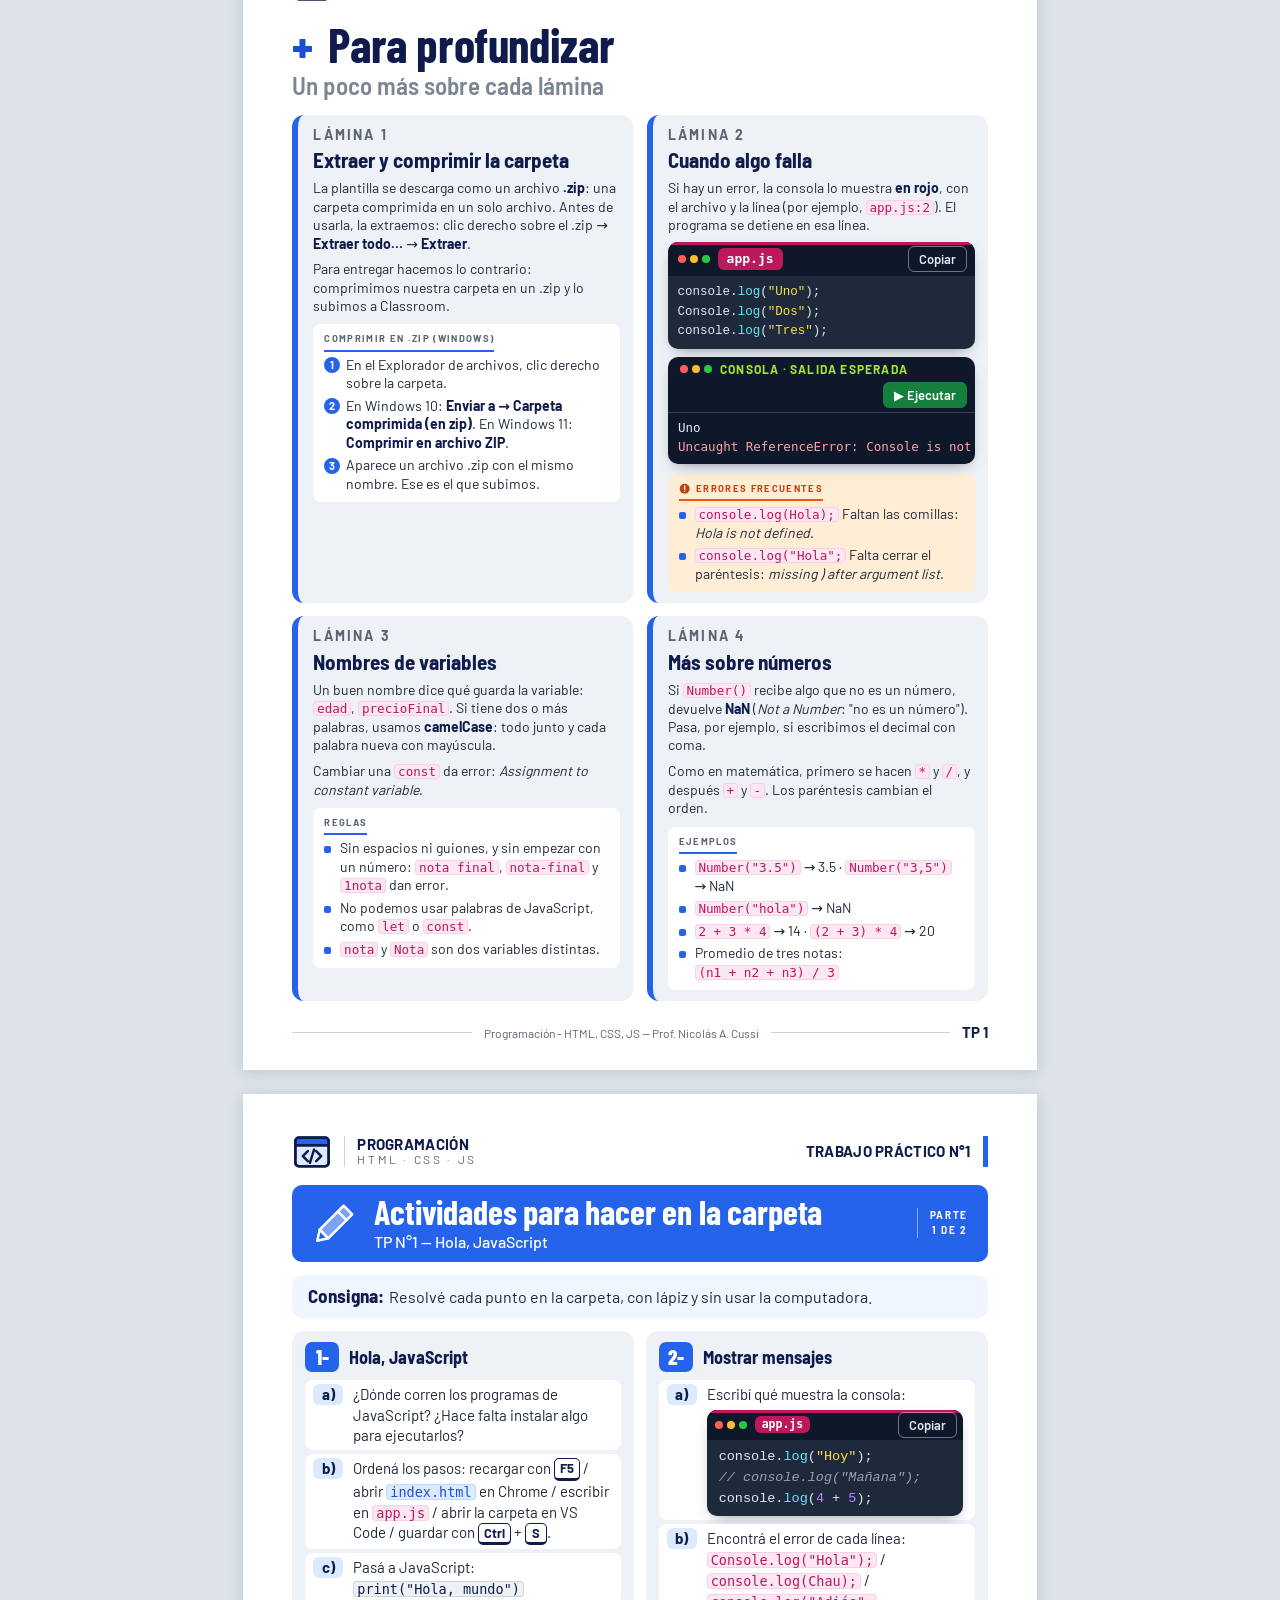
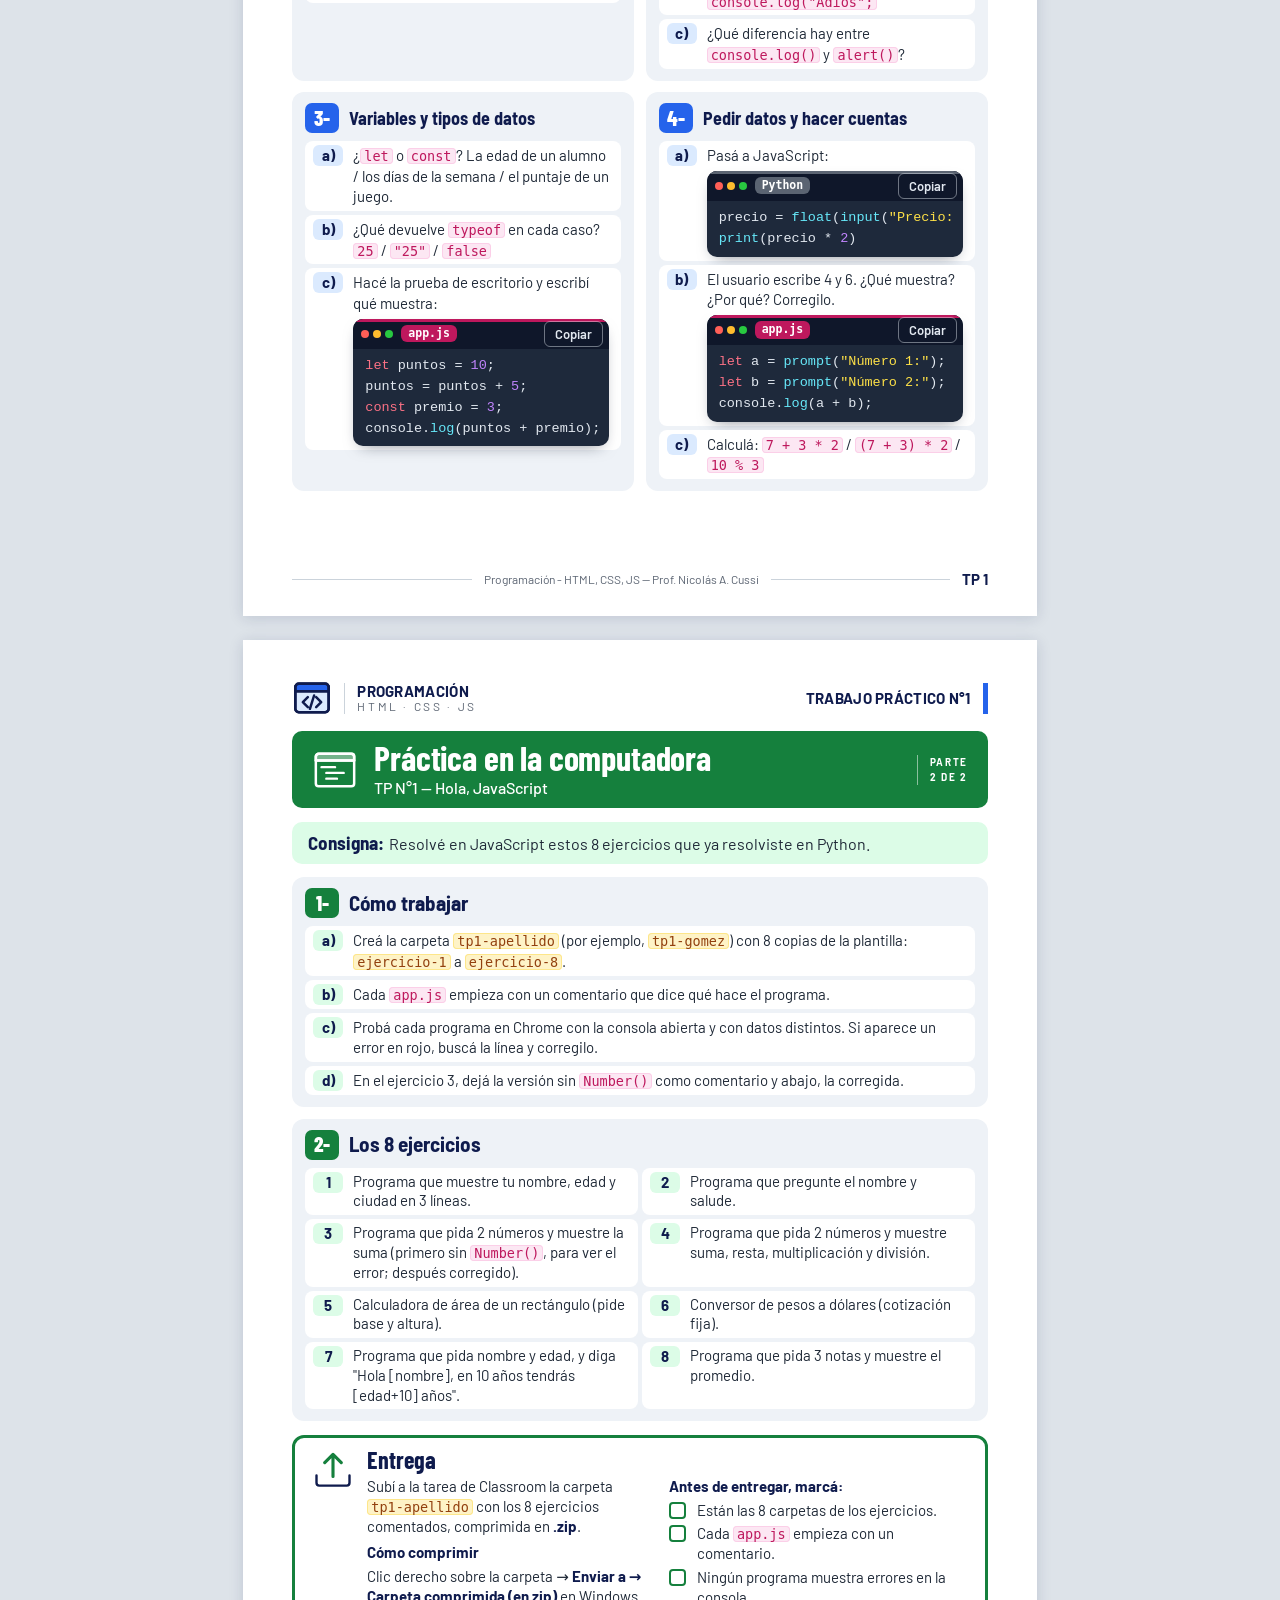
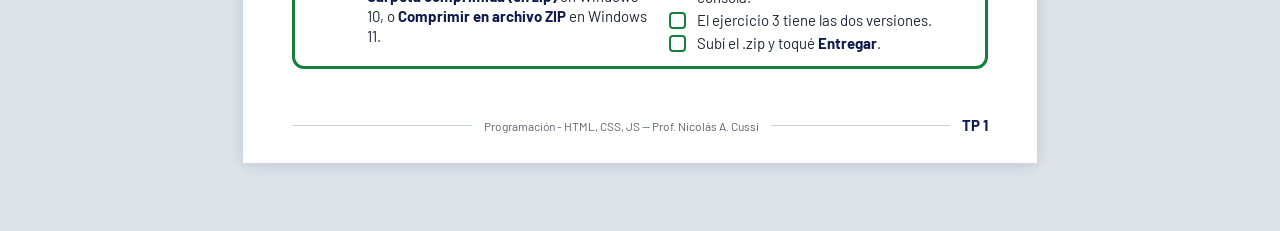
==== commit edc585b7: "TP7: Mi primera página web (láminas 25 a 28) y colores vivos en todo el cuadernillo - TP7 nuevo, con" ====
--- a/unidades/tp01.html
+++ b/unidades/tp01.html
@@ -61,6 +61,10 @@
     <symbol id="i-alerta" viewBox="0 0 48 48">
       <path d="M24 5 45 42H3z" style="fill:var(--ac)"/>
       <path d="M24 18v11M24 35v.5" style="stroke-width:3.4"/>
+    </symbol>
+    <symbol id="i-importante" viewBox="0 0 48 48">
+      <circle cx="24" cy="24" r="21" style="fill:var(--ac);stroke:none"/>
+      <path d="M24 12v15M24 35v.5" style="stroke:var(--blanco);stroke-width:5.5"/>
     </symbol>
     <symbol id="i-foco" viewBox="0 0 48 48">
       <path d="M24 2.5v4M10 8.5l2.8 2.8M38 8.5l-2.8 2.8M4 22h4M40 22h4"/>
@@ -130,7 +134,7 @@
     <section class="panel" aria-labelledby="s1">
       <div class="panel__cab"><h3 class="subtitulo" id="s1">La carpeta plantilla</h3></div>
       <div class="carpeta">
-        <p class="carpeta__raiz"><svg class="ico" aria-hidden="true" focusable="false"><use href="#i-carpeta"/></svg>plantilla-js</p>
+        <p class="carpeta__raiz"><svg class="ico ico--carpeta" aria-hidden="true" focusable="false"><use href="#i-carpeta"/></svg>plantilla-js</p>
         <ul class="carpeta__arch carpeta__arch--2col">
           <li><span class="etq etq--html">index.html</span><span>Ya está armado. Lo abrimos en Chrome, pero <strong>no lo tocamos</strong>.</span></li>
           <li><span class="etq etq--js">app.js</span><span>Empieza vacío. Acá <strong>escribimos el programa</strong>.</span></li>
@@ -145,7 +149,7 @@
     <section aria-labelledby="s1b">
       <h3 class="subtitulo" id="s1b">Cómo trabajamos</h3>
       <ol class="pasos2">
-        <li class="paso"><svg class="ico" aria-hidden="true" focusable="false"><use href="#i-editor"/></svg><h3><span class="paso__n">1</span>VS Code</h3><p>En Visual Studio Code, <strong>Archivo → Abrir carpeta…</strong> y elegimos la carpeta. Escribimos en <code>app.js</code>.</p></li>
+        <li class="paso"><svg class="ico" aria-hidden="true" focusable="false"><use href="#i-editor"/></svg><h3><span class="paso__n">1</span>VS Code</h3><p>En Visual Studio Code, <strong>Archivo → Abrir carpeta…</strong> y elegimos la carpeta. Escribimos en <code class="cod-js">app.js</code>.</p></li>
         <li class="paso"><svg class="ico" aria-hidden="true" focusable="false"><use href="#i-navegador"/></svg><h3><span class="paso__n">2</span>Chrome</h3><p>En el Explorador de archivos, clic derecho sobre <code>index.html</code> → <strong>Abrir con → Google Chrome</strong>.</p></li>
         <li class="paso"><svg class="ico" aria-hidden="true" focusable="false"><use href="#i-consola"/></svg><h3><span class="paso__n">3</span>La consola</h3><p>En Chrome tocamos <kbd>F12</kbd> y elegimos la pestaña <strong>Console</strong>. Ahí vemos lo que muestra el programa.</p></li>
         <li class="paso"><svg class="ico" aria-hidden="true" focusable="false"><use href="#i-recargar"/></svg><h3><span class="paso__n">4</span>Cada cambio</h3><p>Guardamos con <kbd>Ctrl</kbd> + <kbd>S</kbd> en VS Code y recargamos con <kbd>F5</kbd> en Chrome.</p></li>
@@ -168,7 +172,7 @@
 
     <aside class="idea" aria-label="Idea clave">
       <span class="idea__ico"><svg class="ico" aria-hidden="true" focusable="false"><use href="#i-foco"/></svg></span>
-      <p><strong>Idea clave:</strong> escribimos el programa en <code>app.js</code> con VS Code y vemos el resultado en la consola de Chrome.</p>
+      <p><strong>Idea clave:</strong> escribimos el programa en <code class="cod-js">app.js</code> con VS Code y vemos el resultado en la consola de Chrome.</p>
     </aside>
 
     <footer class="pie">
@@ -221,10 +225,10 @@
     <section class="panel" aria-labelledby="s2">
       <div class="panel__cab"><h3 class="subtitulo" id="s2">Reglas para escribir</h3></div>
       <ol class="puntos puntos--2col">
-        <li><span class="puntos__n" aria-hidden="true">1</span><span>Cada instrucción termina con <strong>punto y coma</strong>: <code>;</code></span></li>
-        <li><span class="puntos__n" aria-hidden="true">2</span><span>Los <strong>textos</strong> van entre comillas: <code>"Hola"</code>. Los <strong>números</strong>, no: <code>7</code>.</span></li>
-        <li><span class="puntos__n" aria-hidden="true">3</span><span>Lo que sigue a <code>//</code> es un <strong>comentario</strong>: el programa lo saltea. Sirve para explicar el código.</span></li>
-        <li><span class="puntos__n" aria-hidden="true">4</span><span>Las <strong>mayúsculas</strong> importan: <code>Console.log</code> da error.</span></li>
+        <li><span class="puntos__n" aria-hidden="true">1</span><span>Cada instrucción termina con <strong>punto y coma</strong>: <code class="cod-js">;</code></span></li>
+        <li><span class="puntos__n" aria-hidden="true">2</span><span>Los <strong>textos</strong> van entre comillas: <code class="cod-js">"Hola"</code>. Los <strong>números</strong>, no: <code class="cod-js">7</code>.</span></li>
+        <li><span class="puntos__n" aria-hidden="true">3</span><span>Lo que sigue a <code class="cod-js">//</code> es un <strong>comentario</strong>: el programa lo saltea. Sirve para explicar el código.</span></li>
+        <li><span class="puntos__n" aria-hidden="true">4</span><span>Las <strong>mayúsculas</strong> importan: <code class="cod-js">Console.log</code> da error.</span></li>
       </ol>
     </section>
 
@@ -248,7 +252,7 @@
 
     <aside class="idea" aria-label="Idea clave">
       <span class="idea__ico"><svg class="ico" aria-hidden="true" focusable="false"><use href="#i-foco"/></svg></span>
-      <p><strong>Idea clave:</strong> <code>console.log()</code> muestra en la consola y <code>alert()</code>, en una ventana. Cada instrucción termina con <code>;</code></p>
+      <p><strong>Idea clave:</strong> <code class="cod-js">console.log()</code> muestra en la consola y <code class="cod-js">alert()</code>, en una ventana. Cada instrucción termina con <code class="cod-js">;</code></p>
     </aside>
 
     <footer class="pie">
@@ -274,15 +278,15 @@
     </div>
 
     <ul class="comparar comparar--3">
-      <li><div><h3>Variable</h3><p>Guarda un dato con un nombre, como en Python. La primera vez, la creamos con <code>let</code> o <code>const</code>.</p></div><svg class="ico ico--l" aria-hidden="true" focusable="false"><use href="#i-caja"/></svg></li>
-      <li><div><h3>let</h3><p>Para datos que <strong>cambian</strong>. Después se cambian sin <code>let</code>: <code>puntos = 10;</code></p></div></li>
-      <li><div><h3>const</h3><p>Para datos que <strong>no cambian</strong>: <code>const dias = 7;</code> Si lo cambiamos, da error.</p></div></li>
+      <li><div><h3>Variable</h3><p>Guarda un dato con un nombre, como en Python. La primera vez, la creamos con <code class="cod-js">let</code> o <code class="cod-js">const</code>.</p></div><svg class="ico ico--l" aria-hidden="true" focusable="false"><use href="#i-caja"/></svg></li>
+      <li><div><h3>let</h3><p>Para datos que <strong>cambian</strong>. Después se cambian sin <code class="cod-js">let</code>: <code class="cod-js">puntos = 10;</code></p></div></li>
+      <li><div><h3>const</h3><p>Para datos que <strong>no cambian</strong>: <code class="cod-js">const dias = 7;</code> Si lo cambiamos, da error.</p></div></li>
     </ul>
 
     <ul class="tipos">
-      <li class="tarjeta"><span class="tarjeta__cab">Número</span><p class="tipo__valor tipo__valor--acento">42 · 3.5</p><p>Enteros y decimales. El decimal va con punto.</p><p><code>typeof</code> → <code>"number"</code></p></li>
-      <li class="tarjeta"><span class="tarjeta__cab">Texto</span><p class="tipo__valor tipo__valor--acento">"Hola"</p><p>Letras, números o signos entre comillas.</p><p><code>typeof</code> → <code>"string"</code></p></li>
-      <li class="tarjeta"><span class="tarjeta__cab">Booleano</span><p class="tipo__valor tipo__valor--acento">true · false</p><p>Solo dos valores: verdadero o falso.</p><p><code>typeof</code> → <code>"boolean"</code></p></li>
+      <li class="tarjeta"><span class="tarjeta__cab">Número</span><p class="tipo__valor tipo__valor--acento">42 · 3.5</p><p>Enteros y decimales. El decimal va con punto.</p><p><code class="cod-js">typeof</code> → <code class="cod-js">"number"</code></p></li>
+      <li class="tarjeta"><span class="tarjeta__cab">Texto</span><p class="tipo__valor tipo__valor--acento">"Hola"</p><p>Letras, números o signos entre comillas.</p><p><code class="cod-js">typeof</code> → <code class="cod-js">"string"</code></p></li>
+      <li class="tarjeta"><span class="tarjeta__cab">Booleano</span><p class="tipo__valor tipo__valor--acento">true · false</p><p>Solo dos valores: verdadero o falso.</p><p><code class="cod-js">typeof</code> → <code class="cod-js">"boolean"</code></p></li>
     </ul>
 
     <div class="ej">
@@ -325,7 +329,7 @@
 
     <aside class="idea" aria-label="Idea clave">
       <span class="idea__ico"><svg class="ico" aria-hidden="true" focusable="false"><use href="#i-foco"/></svg></span>
-      <p><strong>Idea clave:</strong> <code>let</code> para lo que cambia y <code>const</code> para lo que no. <code>typeof</code> nos dice de qué tipo es un dato.</p>
+      <p><strong>Idea clave:</strong> <code class="cod-js">let</code> para lo que cambia y <code class="cod-js">const</code> para lo que no. <code class="cod-js">typeof</code> nos dice de qué tipo es un dato.</p>
     </aside>
 
     <footer class="pie">
@@ -352,15 +356,15 @@
 
     <div class="intro">
       <svg class="ico ico--xl" aria-hidden="true" focusable="false"><use href="#i-pregunta"/></svg>
-      <p><code>prompt()</code> abre una ventana con una pregunta y un casillero. Lo que escribe el usuario llega siempre como <strong>texto</strong>.</p>
+      <p><code class="cod-js">prompt()</code> abre una ventana con una pregunta y un casillero. Lo que escribe el usuario llega siempre como <strong>texto</strong>.</p>
     </div>
 
     <ul class="operaciones" aria-label="Operaciones aritméticas">
-      <li><b aria-hidden="true">+</b><span>Suma</span><p><code>7 + 2</code> → 9</p></li>
-      <li><b aria-hidden="true">-</b><span>Resta</span><p><code>7 - 2</code> → 5</p></li>
-      <li><b aria-hidden="true">*</b><span>Multiplicación</span><p><code>7 * 2</code> → 14</p></li>
-      <li><b aria-hidden="true">/</b><span>División</span><p><code>7 / 2</code> → 3.5</p></li>
-      <li><b aria-hidden="true">%</b><span>Resto</span><p><code>7 % 2</code> → 1</p></li>
+      <li><b aria-hidden="true">+</b><span>Suma</span><p><code class="cod-js">7 + 2</code> → 9</p></li>
+      <li><b aria-hidden="true">-</b><span>Resta</span><p><code class="cod-js">7 - 2</code> → 5</p></li>
+      <li><b aria-hidden="true">*</b><span>Multiplicación</span><p><code class="cod-js">7 * 2</code> → 14</p></li>
+      <li><b aria-hidden="true">/</b><span>División</span><p><code class="cod-js">7 / 2</code> → 3.5</p></li>
+      <li><b aria-hidden="true">%</b><span>Resto</span><p><code class="cod-js">7 % 2</code> → 1</p></li>
     </ul>
 
     <section class="error-controlado" aria-labelledby="ec4">
@@ -395,7 +399,7 @@
           </div>
         </div>
       </div>
-      <p><strong>Qué pasó:</strong> <code>prompt()</code> devuelve texto: <code>"5"</code> y <code>"3"</code>. Entre dos textos, <code>+</code> no suma: los <strong>une</strong>. <strong>Cómo se corrige:</strong> <code>Number()</code> convierte el texto en número, y ahora <code>+</code> suma.</p>
+      <p><strong>Qué pasó:</strong> <code class="cod-js">prompt()</code> devuelve texto: <code class="cod-js">"5"</code> y <code class="cod-js">"3"</code>. Entre dos textos, <code class="cod-js">+</code> no suma: los <strong>une</strong>. <strong>Cómo se corrige:</strong> <code class="cod-js">Number()</code> convierte el texto en número, y ahora <code class="cod-js">+</code> suma.</p>
     </section>
 
     <section class="py-js" aria-labelledby="pj4">
@@ -416,7 +420,7 @@
 
     <aside class="idea" aria-label="Idea clave">
       <span class="idea__ico"><svg class="ico" aria-hidden="true" focusable="false"><use href="#i-foco"/></svg></span>
-      <p><strong>Idea clave:</strong> <code>prompt()</code> siempre devuelve texto. Para hacer cuentas, lo pasamos a número con <code>Number()</code>, que reemplaza a <code>int()</code> y <code>float()</code>.</p>
+      <p><strong>Idea clave:</strong> <code class="cod-js">prompt()</code> siempre devuelve texto. Para hacer cuentas, lo pasamos a número con <code class="cod-js">Number()</code>, que reemplaza a <code class="cod-py">int()</code> y <code class="cod-py">float()</code>.</p>
     </aside>
 
     <footer class="pie">
@@ -466,7 +470,7 @@
       <h3 class="pf__titulo" id="pf2">Cuando algo falla</h3>
       <div class="pf__cols">
         <div class="pf__texto">
-          <p>Si hay un error, la consola lo muestra <strong>en rojo</strong>, con el archivo y la línea (por ejemplo, <code>app.js:2</code>). El programa se detiene en esa línea.</p>
+          <p>Si hay un error, la consola lo muestra <strong>en rojo</strong>, con el archivo y la línea (por ejemplo, <code class="cod-js">app.js:2</code>). El programa se detiene en esa línea.</p>
           <div class="ej ej--pf">
             <figure class="codigo codigo--js" id="ej-pf2">
               <figcaption><span class="codigo__archivo">app.js</span></figcaption>
@@ -481,11 +485,11 @@
             </div>
           </div>
         </div>
-        <div class="pf__caja">
-          <h4>Errores frecuentes</h4>
+        <div class="pf__caja pf__caja--importante">
+          <h4><svg class="ico tit-ico" aria-hidden="true" focusable="false"><use href="#i-importante"/></svg>Errores frecuentes</h4>
           <ul class="pf__lista">
-            <li><code>console.log(Hola);</code> Faltan las comillas: <em>Hola is not defined</em>.</li>
-            <li><code>console.log("Hola";</code> Falta cerrar el paréntesis: <em>missing ) after argument list</em>.</li>
+            <li><code class="cod-js">console.log(Hola);</code> Faltan las comillas: <em>Hola is not defined</em>.</li>
+            <li><code class="cod-js">console.log("Hola";</code> Falta cerrar el paréntesis: <em>missing ) after argument list</em>.</li>
           </ul>
         </div>
       </div>
@@ -496,15 +500,15 @@
       <h3 class="pf__titulo" id="pf3">Nombres de variables</h3>
       <div class="pf__cols">
         <div class="pf__texto">
-          <p>Un buen nombre dice qué guarda la variable: <code>edad</code>, <code>precioFinal</code>. Si tiene dos o más palabras, usamos <strong>camelCase</strong>: todo junto y cada palabra nueva con mayúscula.</p>
-          <p>Cambiar una <code>const</code> da error: <em>Assignment to constant variable</em>.</p>
+          <p>Un buen nombre dice qué guarda la variable: <code class="cod-js">edad</code>, <code class="cod-js">precioFinal</code>. Si tiene dos o más palabras, usamos <strong>camelCase</strong>: todo junto y cada palabra nueva con mayúscula.</p>
+          <p>Cambiar una <code class="cod-js">const</code> da error: <em>Assignment to constant variable</em>.</p>
         </div>
         <div class="pf__caja">
           <h4>Reglas</h4>
           <ul class="pf__lista">
-            <li>Sin espacios ni guiones, y sin empezar con un número: <code>nota final</code>, <code>nota-final</code> y <code>1nota</code> dan error.</li>
-            <li>No podemos usar palabras de JavaScript, como <code>let</code> o <code>const</code>.</li>
-            <li><code>nota</code> y <code>Nota</code> son dos variables distintas.</li>
+            <li>Sin espacios ni guiones, y sin empezar con un número: <code class="cod-js">nota final</code>, <code class="cod-js">nota-final</code> y <code class="cod-js">1nota</code> dan error.</li>
+            <li>No podemos usar palabras de JavaScript, como <code class="cod-js">let</code> o <code class="cod-js">const</code>.</li>
+            <li><code class="cod-js">nota</code> y <code class="cod-js">Nota</code> son dos variables distintas.</li>
           </ul>
         </div>
       </div>
@@ -515,16 +519,16 @@
       <h3 class="pf__titulo" id="pf4">Más sobre números</h3>
       <div class="pf__cols">
         <div class="pf__texto">
-          <p>Si <code>Number()</code> recibe algo que no es un número, devuelve <strong>NaN</strong> (<em>Not a Number</em>: "no es un número"). Pasa, por ejemplo, si escribimos el decimal con coma.</p>
-          <p>Como en matemática, primero se hacen <code>*</code> y <code>/</code>, y después <code>+</code> y <code>-</code>. Los paréntesis cambian el orden.</p>
+          <p>Si <code class="cod-js">Number()</code> recibe algo que no es un número, devuelve <strong>NaN</strong> (<em>Not a Number</em>: "no es un número"). Pasa, por ejemplo, si escribimos el decimal con coma.</p>
+          <p>Como en matemática, primero se hacen <code class="cod-js">*</code> y <code class="cod-js">/</code>, y después <code class="cod-js">+</code> y <code class="cod-js">-</code>. Los paréntesis cambian el orden.</p>
         </div>
         <div class="pf__caja">
           <h4>Ejemplos</h4>
           <ul class="pf__lista">
-            <li><code>Number("3.5")</code> → 3.5 · <code>Number("3,5")</code> → NaN</li>
-            <li><code>Number("hola")</code> → NaN</li>
-            <li><code>2 + 3 * 4</code> → 14 · <code>(2 + 3) * 4</code> → 20</li>
-            <li>Promedio de tres notas: <code>(n1 + n2 + n3) / 3</code></li>
+            <li><code class="cod-js">Number("3.5")</code> → 3.5 · <code class="cod-js">Number("3,5")</code> → NaN</li>
+            <li><code class="cod-js">Number("hola")</code> → NaN</li>
+            <li><code class="cod-js">2 + 3 * 4</code> → 14 · <code class="cod-js">(2 + 3) * 4</code> → 20</li>
+            <li>Promedio de tres notas: <code class="cod-js">(n1 + n2 + n3) / 3</code></li>
           </ul>
         </div>
       </div>
@@ -564,8 +568,8 @@
         <h3 class="act__titulo"><span class="act__num">1-</span> Hola, JavaScript</h3>
         <ol class="act__items">
           <li><b class="act__letra">a)</b><div>¿Dónde corren los programas de JavaScript? ¿Hace falta instalar algo para ejecutarlos?</div></li>
-          <li><b class="act__letra">b)</b><div>Ordená los pasos: recargar con <kbd>F5</kbd> / abrir <code>index.html</code> en Chrome / escribir en <code>app.js</code> / abrir la carpeta en VS Code / guardar con <kbd>Ctrl</kbd> + <kbd>S</kbd>.</div></li>
-          <li><b class="act__letra">c)</b><div>Pasá a JavaScript: <code>print("Hola, mundo")</code></div></li>
+          <li><b class="act__letra">b)</b><div>Ordená los pasos: recargar con <kbd>F5</kbd> / abrir <code>index.html</code> en Chrome / escribir en <code class="cod-js">app.js</code> / abrir la carpeta en VS Code / guardar con <kbd>Ctrl</kbd> + <kbd>S</kbd>.</div></li>
+          <li><b class="act__letra">c)</b><div>Pasá a JavaScript: <code class="cod-py">print("Hola, mundo")</code></div></li>
         </ol>
       </li>
       <li class="act">
@@ -578,15 +582,15 @@
 <span class="c-com">// console.log("Mañana");</span>
 console.<span class="c-fun">log</span>(<span class="c-num">4</span> + <span class="c-num">5</span>);</code></pre>
             </figure></div></li>
-          <li><b class="act__letra">b)</b><div>Encontrá el error de cada línea: <code>Console.log("Hola");</code> / <code>console.log(Chau);</code> / <code>console.log("Adiós";</code></div></li>
-          <li><b class="act__letra">c)</b><div>¿Qué diferencia hay entre <code>console.log()</code> y <code>alert()</code>?</div></li>
+          <li><b class="act__letra">b)</b><div>Encontrá el error de cada línea: <code class="cod-js">Console.log("Hola");</code> / <code class="cod-js">console.log(Chau);</code> / <code class="cod-js">console.log("Adiós";</code></div></li>
+          <li><b class="act__letra">c)</b><div>¿Qué diferencia hay entre <code class="cod-js">console.log()</code> y <code class="cod-js">alert()</code>?</div></li>
         </ol>
       </li>
       <li class="act">
         <h3 class="act__titulo"><span class="act__num">3-</span> Variables y tipos de datos</h3>
         <ol class="act__items">
-          <li><b class="act__letra">a)</b><div>¿<code>let</code> o <code>const</code>? La edad de un alumno / los días de la semana / el puntaje de un juego.</div></li>
-          <li><b class="act__letra">b)</b><div>¿Qué devuelve <code>typeof</code> en cada caso? <code>25</code> / <code>"25"</code> / <code>false</code></div></li>
+          <li><b class="act__letra">a)</b><div>¿<code class="cod-js">let</code> o <code class="cod-js">const</code>? La edad de un alumno / los días de la semana / el puntaje de un juego.</div></li>
+          <li><b class="act__letra">b)</b><div>¿Qué devuelve <code class="cod-js">typeof</code> en cada caso? <code class="cod-js">25</code> / <code class="cod-js">"25"</code> / <code class="cod-js">false</code></div></li>
           <li><b class="act__letra">c)</b><div>Hacé la prueba de escritorio y escribí qué muestra:
             <figure class="codigo codigo--js" id="act-3c">
               <figcaption><span class="codigo__archivo">app.js</span></figcaption>
@@ -613,7 +617,7 @@
 <span class="c-etq">let</span> b = <span class="c-fun">prompt</span>(<span class="c-str">"Número 2:"</span>);
 console.<span class="c-fun">log</span>(a + b);</code></pre>
             </figure></div></li>
-          <li><b class="act__letra">c)</b><div>Calculá: <code>7 + 3 * 2</code> / <code>(7 + 3) * 2</code> / <code>10 % 3</code></div></li>
+          <li><b class="act__letra">c)</b><div>Calculá: <code class="cod-js">7 + 3 * 2</code> / <code class="cod-js">(7 + 3) * 2</code> / <code class="cod-js">10 % 3</code></div></li>
         </ol>
       </li>
     </ol>
@@ -627,7 +631,7 @@
   </article>
 
   <!-- =================== ACTIVIDADES · Parte 2 =================== -->
-  <article class="lamina lamina--act" id="actividades-2" aria-labelledby="act-2">
+  <article class="lamina lamina--act lamina--compu" id="actividades-2" aria-labelledby="act-2">
     <div class="cab" aria-hidden="true">
       <svg class="cab__logo"><use href="#i-web"/></svg>
       <div class="cab__marca"><b>PROGRAMACIÓN</b><span>HTML · CSS · JS</span></div>
@@ -650,10 +654,10 @@
       <li class="act">
         <h3 class="act__titulo"><span class="act__num">1-</span> Cómo trabajar</h3>
         <ol class="act__items">
-          <li><b class="act__letra">a)</b><div>Creá la carpeta <code>tp1-apellido</code> (por ejemplo, <code>tp1-gomez</code>) con 8 copias de la plantilla: <code>ejercicio-1</code> a <code>ejercicio-8</code>.</div></li>
-          <li><b class="act__letra">b)</b><div>Cada <code>app.js</code> empieza con un comentario que dice qué hace el programa.</div></li>
+          <li><b class="act__letra">a)</b><div>Creá la carpeta <code class="cod-carpeta">tp1-apellido</code> (por ejemplo, <code class="cod-carpeta">tp1-gomez</code>) con 8 copias de la plantilla: <code class="cod-carpeta">ejercicio-1</code> a <code class="cod-carpeta">ejercicio-8</code>.</div></li>
+          <li><b class="act__letra">b)</b><div>Cada <code class="cod-js">app.js</code> empieza con un comentario que dice qué hace el programa.</div></li>
           <li><b class="act__letra">c)</b><div>Probá cada programa en Chrome con la consola abierta y con datos distintos. Si aparece un error en rojo, buscá la línea y corregilo.</div></li>
-          <li><b class="act__letra">d)</b><div>En el ejercicio 3, dejá la versión sin <code>Number()</code> como comentario y abajo, la corregida.</div></li>
+          <li><b class="act__letra">d)</b><div>En el ejercicio 3, dejá la versión sin <code class="cod-js">Number()</code> como comentario y abajo, la corregida.</div></li>
         </ol>
       </li>
       <li class="act">
@@ -661,7 +665,7 @@
         <ol class="act__items act__items--2col">
           <li><b class="act__letra">1</b><div>Programa que muestre tu nombre, edad y ciudad en 3 líneas.</div></li>
           <li><b class="act__letra">2</b><div>Programa que pregunte el nombre y salude.</div></li>
-          <li><b class="act__letra">3</b><div>Programa que pida 2 números y muestre la suma (primero sin <code>Number()</code>, para ver el error; después corregido).</div></li>
+          <li><b class="act__letra">3</b><div>Programa que pida 2 números y muestre la suma (primero sin <code class="cod-js">Number()</code>, para ver el error; después corregido).</div></li>
           <li><b class="act__letra">4</b><div>Programa que pida 2 números y muestre suma, resta, multiplicación y división.</div></li>
           <li><b class="act__letra">5</b><div>Calculadora de área de un rectángulo (pide base y altura).</div></li>
           <li><b class="act__letra">6</b><div>Conversor de pesos a dólares (cotización fija).</div></li>
@@ -677,7 +681,7 @@
         <h3 id="ent-1">Entrega</h3>
         <div class="entrega__cols">
           <div>
-            <p>Subí a la tarea de Classroom la carpeta <code>tp1-apellido</code> con los 8 ejercicios comentados, comprimida en <strong>.zip</strong>.</p>
+            <p>Subí a la tarea de Classroom la carpeta <code class="cod-carpeta">tp1-apellido</code> con los 8 ejercicios comentados, comprimida en <strong>.zip</strong>.</p>
             <p class="entrega__sub entrega__sub--sep">Cómo comprimir</p>
             <p>Clic derecho sobre la carpeta → <strong>Enviar a → Carpeta comprimida (en zip)</strong> en Windows 10, o <strong>Comprimir en archivo ZIP</strong> en Windows 11.</p>
           </div>
@@ -685,7 +689,7 @@
             <p class="entrega__sub">Antes de entregar, marcá:</p>
             <ul class="checklist">
               <li>Están las 8 carpetas de los ejercicios.</li>
-              <li>Cada <code>app.js</code> empieza con un comentario.</li>
+              <li>Cada <code class="cod-js">app.js</code> empieza con un comentario.</li>
               <li>Ningún programa muestra errores en la consola.</li>
               <li>El ejercicio 3 tiene las dos versiones.</li>
               <li>Subí el .zip y toqué <strong>Entregar</strong>.</li>
--- a/assets/css/estilos.css
+++ b/assets/css/estilos.css
@@ -42,15 +42,25 @@
   --ok: #15803D;     --ok-claro: #DCFCE7;     /* resultado correcto, checklist */
   --aviso: #92400E;  --aviso-claro: #FEF3C7;  /* "Error controlado" */
 
-  /* Código y consola */
+  /* Código y consola: colores bien distintos entre sí, todos 5:1 o más sobre el fondo */
   --cod-fondo: #1E293B;  --cod-base: #E2E8F0;
-  --cod-etq: #7DD3FC;    /* etiquetas HTML, palabras clave de JS, selectores */
-  --cod-atr: #FDBA74;    /* atributos HTML, propiedades CSS */
-  --cod-str: #FCD34D;    /* cadenas y valores */
-  --cod-com: #86EFAC;    /* comentarios */
-  --cod-num: #F9A8D4;    /* números */
-  --cod-fun: #C4B5FD;    /* nombres de funciones y métodos */
+  --cod-etq: #FB7185;    /* rosa: etiquetas HTML, palabras clave de JS, selectores */
+  --cod-atr: #A3E635;    /* lima: atributos HTML, propiedades CSS */
+  --cod-str: #FDE047;    /* amarillo: cadenas y valores */
+  --cod-com: #94A3B8;    /* gris azulado: comentarios */
+  --cod-num: #C084FC;    /* violeta: números */
+  --cod-fun: #67E8F9;    /* cian: nombres de funciones y métodos */
   --consola-fondo: #0F172A;  --consola-texto: #E2E8F0;  --consola-guia: #94A3B8;  --consola-error: #FCA5A5;
+
+  /* Ventanas de código y de navegador: los tres puntos */
+  --punto-rojo: #FF5F57;  --punto-amarillo: #FEBC2E;  --punto-verde: #28C840;
+  /* Etiquetas de código dentro del texto: borde de cada tecnología */
+  --html-linea: #BFDBFE;  --css-linea: #DDD6FE;  --js-linea: #FBCFE8;
+  /* Colores de apoyo para esquemas y recuadros (no etiquetan tecnologías) */
+  --carpeta: #F59E0B;  --carpeta-claro: #FEF3C7;  --carpeta-texto: #92400E;  --carpeta-linea: #FDE68A;  /* carpetas, como en Windows */
+  --turquesa: #0D9488;  --turquesa-claro: #CCFBF1;  --turquesa-texto: #0F766E;  /* texto: 5,5:1 */
+  --naranja: #EA580C;   --naranja-claro: #FFEDD5;   --naranja-texto: #C2410C;   /* "Importante"; texto: 5,2:1 */
+  --ok-oscuro: #166534;   /* botones verdes al pasar el mouse */
 
   --radio: 10px;
   --fuente: "Barlow", system-ui, -apple-system, "Segoe UI", Roboto, sans-serif;
@@ -334,6 +344,10 @@
 }
 .comparar h3 { font-family: var(--fuente-titulo); font-weight: 700; font-size: 23px; color: var(--tinta); line-height: 1.1; margin-bottom: 4px; }
 .comparar p { font-size: 16.5px; line-height: 1.35; }
+/* Con un esquema SVG debajo del texto de cada tarjeta: en el celular cada esquema usa todo el ancho */
+.comparar--esquema li { align-items: start; }
+.comparar--esquema .esquema { margin-top: 10px; }
+.comparar--esquema .esquema svg { margin: 0 auto; }
 
 /* Tabla comparativa */
 .tabla-comp { width: calc(100% + 12px); margin: -6px; border-collapse: separate; border-spacing: 6px; table-layout: fixed; }
@@ -423,7 +437,6 @@
 .esquema-nota { background: var(--acento-suave); border-radius: var(--radio); padding: 10px 14px; }
 .esquema-nota h3 { font-family: var(--fuente-titulo); font-weight: 700; font-size: 18px; line-height: 1.15; color: var(--tinta); margin-bottom: 6px; }
 .esquema-nota li { font-size: 15.5px; line-height: 1.35; }
-.esquema-nota :not(pre) > code { background: var(--blanco); }
 
 /* Lista numerada con círculos */
 .puntos { display: grid; gap: 6px; }
@@ -555,6 +568,7 @@
 .act-tabla thead th { background: var(--acento-claro); font-weight: 700; color: var(--tinta); text-align: center; }
 .act-tabla tbody th { font-weight: 600; color: var(--tinta); }
 .act__items .codigo { margin-top: 5px; }
+.act > .codigo { margin-top: 9px; }
 .act .codigo figcaption { padding: 2px 6px 2px 8px; }
 .act .codigo__archivo { font-size: 11.5px; padding: 0 7px; }
 
@@ -581,23 +595,40 @@
 .etq--js   { background: var(--js); }
 .etq--py   { background: var(--gris); }
 
-/* Código dentro del texto */
+/* Código dentro del texto: con el color de su tecnología (HTML si no tiene clase).
+   El borde va con box-shadow para no cambiar el ancho. */
 :not(pre) > code {
   font-family: var(--fuente-codigo); font-size: .9em;
-  background: var(--panel); color: var(--tinta);
+  background: var(--html-claro); color: var(--acento-numero);
+  box-shadow: inset 0 0 0 1px var(--html-linea);
   padding: 0 .3em; border-radius: 4px; white-space: nowrap;
 }
-.panel :not(pre) > code, .act :not(pre) > code, .pf :not(pre) > code, .error-controlado :not(pre) > code { background: var(--blanco); }
-
-/* Bloque de código */
+code.cod-css { background: var(--css-claro); color: var(--css-texto); box-shadow: inset 0 0 0 1px var(--css-linea); }
+code.cod-js { background: var(--js-claro); color: var(--js); box-shadow: inset 0 0 0 1px var(--js-linea); }
+code.cod-py { background: var(--panel); color: var(--tinta); box-shadow: inset 0 0 0 1px var(--linea); }
+code.cod-carpeta { background: var(--carpeta-claro); color: var(--carpeta-texto); box-shadow: inset 0 0 0 1px var(--carpeta-linea); }
+
+/* Tres puntos de ventana (código, consola y navegador) */
+.codigo figcaption::before, .consola__barra::before {
+  content: ""; flex: none; width: 8px; height: 8px; margin-right: 24px; border-radius: 50%;
+  background: var(--punto-rojo); box-shadow: 12px 0 var(--punto-amarillo), 24px 0 var(--punto-verde);
+}
+
+/* Bloque de código: ventana del editor, con una franja del color de su tecnología */
 .codigo {
   margin: 0; min-width: 0;
   background: var(--cod-fondo); border-radius: var(--radio); overflow: hidden;
+  box-shadow: 0 6px 16px -8px rgba(15, 23, 42, .6);
 }
 .codigo figcaption {
-  display: flex; align-items: center; justify-content: space-between; gap: 8px;
-  padding: 6px 8px 6px 10px; background: rgba(0, 0, 0, .25);
-}
+  display: flex; flex-wrap: wrap; align-items: center; gap: 4px 8px;
+  padding: 6px 8px 6px 10px; background: var(--consola-fondo);
+  box-shadow: inset 0 3px 0 var(--js);   /* franja sin cambiar el alto */
+}
+.codigo--html figcaption { box-shadow: inset 0 3px 0 var(--html); }
+.codigo--css figcaption { box-shadow: inset 0 3px 0 var(--css); }
+.codigo--py figcaption { box-shadow: inset 0 3px 0 var(--gris); }
+.codigo figcaption .boton-cod { margin-left: auto; }   /* si no entra, baja de renglón en vez de cortar el texto */
 .codigo__archivo {
   display: inline-block; padding: 1px 9px; border-radius: 6px;
   font-family: var(--fuente-codigo); font-size: 13px; font-weight: 700; line-height: 1.5;
@@ -628,20 +659,24 @@
 }
 .boton-cod:hover { background: rgba(226, 232, 240, .12); }
 .boton-cod:focus-visible { outline: 3px solid var(--foco-claro); outline-offset: 2px; }
-.boton-cod--ejecutar { background: var(--acento); border-color: var(--acento); color: var(--blanco); }
-.boton-cod--ejecutar:hover { background: var(--acento-numero); }
+.boton-cod--ejecutar { background: var(--ok); border-color: var(--ok); color: var(--blanco); }   /* verde, como un botón de play */
+.boton-cod--ejecutar:hover { background: var(--ok-oscuro); border-color: var(--ok-oscuro); }
 
 /* Consola */
 .consola {
   min-width: 0; display: flex; flex-direction: column;
   background: var(--consola-fondo); color: var(--consola-texto);
   border-radius: var(--radio); overflow: hidden;
+  box-shadow: 0 6px 16px -8px rgba(15, 23, 42, .6);
 }
 .consola__barra {
-  display: flex; align-items: center; justify-content: space-between; gap: 8px;
+  display: flex; flex-wrap: wrap; align-items: center; gap: 4px 8px;
   padding: 6px 8px 6px 12px; border-bottom: 1px solid rgba(148, 163, 184, .3);
 }
-.consola__titulo { font-size: 12px; font-weight: 700; letter-spacing: .1em; text-transform: uppercase; color: var(--consola-guia); }
+.consola__barra .boton-cod { margin-left: auto; }   /* si no entra, baja de renglón en vez de partir el título */
+.consola { container-type: inline-size; }
+@container (max-width: 270px) { .consola__barra::before { display: none; } }   /* consola angosta: sin puntos, para que entre el título */
+.consola__titulo { font-size: 12px; font-weight: 700; letter-spacing: .1em; text-transform: uppercase; color: var(--cod-atr); white-space: nowrap; }
 .consola__nota { padding: 8px 14px 0; font-size: 13px; color: var(--consola-guia); }
 .consola__salida {
   margin: 0; padding: 8px 14px 12px; overflow-x: auto; flex: 1;
@@ -711,7 +746,110 @@
 }
 .receta__tit .ico { width: 30px; height: 30px; }
 .receta p { font-size: 16px; line-height: 1.4; }
-.receta :not(pre) > code { background: var(--blanco); }
+
+/* Fragmento de HTML: aclara dónde va (por ejemplo, "dentro de <body>") */
+.codigo__donde { font-size: 12.5px; font-weight: 600; color: var(--consola-guia); white-space: nowrap; }
+
+/* Resultado en el navegador: el iframe muestra el resultado real del código (lo arma ejemplos.js).
+   El marco lleva color; el contenido del iframe no se toca. */
+.resultado {
+  margin: 0; min-width: 0;
+  background: var(--blanco); border: 1.5px solid var(--acento); border-radius: var(--radio); overflow: hidden;
+  box-shadow: 0 6px 16px -8px rgba(37, 99, 235, .5);
+}
+.resultado__barra {
+  display: flex; align-items: flex-end; gap: 10px;
+  padding: 5px 10px 0; background: var(--acento-claro); border-bottom: 1px solid var(--panel-linea);
+}
+.resultado__puntos {   /* los tres puntos de la ventana */
+  flex: none; width: 8px; height: 8px; margin: 0 26px 9px 0; border-radius: 50%;
+  background: var(--punto-rojo); box-shadow: 13px 0 var(--punto-amarillo), 26px 0 var(--punto-verde);
+}
+.resultado__pestana {
+  min-width: 0; padding: 3px 12px 4px; border-radius: 6px 6px 0 0; background: var(--blanco);
+  font-size: 12.5px; font-weight: 600; color: var(--texto);
+  white-space: nowrap; overflow: hidden; text-overflow: ellipsis;
+}
+.resultado__pestana::before {   /* ícono de la pestaña */
+  content: ""; display: inline-block; width: 9px; height: 9px; margin-right: 6px; vertical-align: -1px;
+  border-radius: 2px; background: var(--html);
+}
+.resultado iframe {
+  display: block; width: 100%; border: 0; background: var(--blanco);
+  height: var(--alto-cel, var(--alto, 200px));   /* alto fijo por ejemplo; --alto-cel, más alto, para pantallas angostas */
+}
+.resultado__nota {
+  padding: 6px 12px 7px; border-top: 1px solid var(--linea); background: var(--acento-suave); color: var(--tinta);
+  font-size: 14.5px; line-height: 1.35;
+}
+
+/* Las tres tecnologías: tarjeta con el color de cada una */
+.tecs { display: grid; gap: 10px; }
+.tec { background: var(--html-claro); border-radius: var(--radio); border-top: 5px solid var(--html); padding: 10px 14px 12px; }
+.tec--css { background: var(--css-claro); border-top-color: var(--css); }
+.tec--js { background: var(--js-claro); border-top-color: var(--js); }
+.tec h3 {
+  display: flex; flex-wrap: wrap; align-items: center; gap: 4px 8px; margin-bottom: 5px;
+  font-family: var(--fuente-titulo); font-weight: 700; font-size: 21px; line-height: 1.15; color: var(--tinta);
+}
+.tec .etq { font-size: 15px; }
+.tec p { font-size: 15.5px; line-height: 1.35; }
+
+/* Ejemplo con HTML, CSS y JavaScript: en el celular, en ese orden y el resultado al final */
+.juntos { display: grid; gap: 8px; }
+.juntos__col { display: contents; }
+.juntos .codigo--css { order: 1; }
+.juntos .codigo--js { order: 2; }
+.juntos .resultado { order: 3; }
+.esquema-nota__p { font-size: 15.5px; line-height: 1.35; }
+
+/* Íconos de carpeta en amarillo */
+.ico--carpeta { --ac: var(--carpeta); }
+
+/* Recuadros por tipo: "Importante" en naranja; "Recomendación" y buenas prácticas en verde */
+.tit-ico { display: inline-block; width: 1.2em; height: 1.2em; margin-right: 6px; vertical-align: -.25em; }
+.esquema-nota--importante { background: var(--naranja-claro); box-shadow: inset 4px 0 0 var(--naranja); }
+.esquema-nota--importante h3 { color: var(--naranja-texto); }
+.pf__caja--importante h4 { color: var(--naranja-texto); border-bottom-color: var(--naranja); }
+.pf__caja--importante { background: var(--naranja-claro); }
+.esquema-nota--importante .tit-ico, .pf__caja--importante .tit-ico { --ac: var(--naranja-texto); }
+.consejo { background: var(--ok-claro); border-radius: 8px; padding: 6px 10px; box-shadow: inset 4px 0 0 var(--ok); }
+.consejo strong { color: var(--ok); }
+.pf__caja--consejo { background: var(--ok-claro); }
+.pf__caja--consejo h4 { color: var(--ok); border-bottom-color: var(--ok); }
+.consejo .tit-ico, .pf__caja--consejo .tit-ico { --ac: var(--ok); }
+
+/* Actividades: Parte 1 (carpeta) en azul, Parte 2 (computadora) en verde */
+.lamina--compu .act-banda, .lamina--compu .act__num { background: var(--ok); }
+.lamina--compu .act__letra, .lamina--compu .consigna { background: var(--ok-claro); }
+.lamina--compu .entrega { border-color: var(--ok); }
+.lamina--compu .entrega .ico { --ac: var(--ok); }
+.lamina--compu .puntos__n { background: var(--naranja-texto); }   /* los "!" son avisos importantes */
+
+/* Portada: cada TP con las tecnologías que usa, y franja y número del color de la principal */
+.tp__tecs { display: inline-flex; flex-wrap: wrap; gap: 4px; margin-right: 8px; vertical-align: 1px; }
+.tp__tecs .etq { font-size: 11px; letter-spacing: 0; text-transform: none; padding: 0 7px; }
+.tp { box-shadow: inset 6px 0 0 var(--tp-color, var(--acento)); }   /* franja sin tocar el borde del hover */
+.tp--js { --tp-color: var(--js); }
+.tp--html { --tp-color: var(--html); }
+.tp--css { --tp-color: var(--css); }
+.tp--php, .tp--git { --tp-color: var(--tinta); }
+.tp--todo {   /* integrador: las tres tecnologías, en bandas */
+  box-shadow: none;
+  background: linear-gradient(var(--html) 0 33.4%, var(--css) 33.4% 66.7%, var(--js) 66.7%) left top / 6px 100% no-repeat, var(--acento-suave);
+}
+.tp--js .tp__num { color: var(--js); }
+.tp--css .tp__num { color: var(--css-texto); }
+.tp--php .tp__num, .tp--git .tp__num { color: var(--tinta); }
+.bloque--js .subtitulo::after { background: var(--js); }
+.bloque--html .subtitulo::after { background: var(--html); }
+.bloque--css .subtitulo::after { background: var(--css); }
+.bloque--php .subtitulo::after { background: var(--tinta); }
+.bloque--todo .subtitulo::after { background: linear-gradient(90deg, var(--html) 0 33.4%, var(--css) 33.4% 66.7%, var(--js) 66.7%); }
+
+/* Viñetas que repiten el color de su parte en el esquema de al lado */
+.pf__lista li.punto--turquesa::before { background: var(--turquesa-texto); }
+.pf__lista li.punto--naranja::before { background: var(--naranja-texto); }
 
 /* ==========================================================
    Pantallas medianas
@@ -758,7 +896,7 @@
   .ejemplo { grid-template-columns: auto auto 1fr; }
   .ejemplo p { grid-column: auto; padding-left: 12px; border-left: 2px solid var(--panel-linea); }
   .ej { grid-template-columns: minmax(0, 1.45fr) minmax(0, 1fr); }
-  .ej--pf { grid-template-columns: minmax(0, 1fr); }
+  .ej--pf, .ej--apilado { grid-template-columns: minmax(0, 1fr); }   /* apilado: la salida (objetos) necesita todo el ancho */
   .ej--ancho { grid-template-columns: minmax(0, 2fr) minmax(0, 1fr); }   /* código con líneas largas y salida corta */
   .esquema-par { grid-template-columns: minmax(0, 1fr) minmax(0, 1.1fr); gap: 14px; }
   .error-controlado__cols { grid-template-columns: minmax(0, 1fr) minmax(0, 1fr); }
@@ -776,6 +914,12 @@
   .pasos2 .paso .ico { width: 52px; height: 52px; margin-top: 2px; }
   .puntos--2col { grid-template-columns: 1fr 1fr; }
   .comparar--3 { grid-template-columns: 1.15fr 1fr 1fr; }
+  .tecs { grid-template-columns: repeat(3, 1fr); }
+  .juntos { grid-template-columns: minmax(0, 1.3fr) minmax(0, 1fr); align-items: start; }
+  .juntos__col { display: grid; gap: 8px; }
+  .ej--est { grid-template-columns: minmax(0, 1.2fr) minmax(0, 1fr); align-items: start; }   /* código largo + qué hace cada línea */
+  .ej--res { grid-template-columns: minmax(0, 1fr) minmax(0, 1fr); align-items: start; }      /* código + resultado */
+  .esquema-par--res { grid-template-columns: minmax(0, .85fr) minmax(0, 1.15fr); }
 }
 
 /* ==========================================================
@@ -930,6 +1074,16 @@
   .checklist { gap: 3px; margin-top: 4px; }
   .checklist li { font-size: 15px; }
   .entrega h3 { font-size: 24px; margin-bottom: 4px; }
+  .resultado iframe { height: var(--alto, 200px); }
+  .resultado__nota { font-size: 14px; padding: 5px 12px 6px; }
+  .tecs { grid-template-columns: 1fr 1fr 1.15fr; gap: 3mm; }
+  .tec { padding: 8px 13px 10px; }
+  .tec h3 { font-size: 19px; }
+  .tec .etq { font-size: 14px; }
+  .tec p { font-size: 15px; line-height: 1.32; }
+  .juntos .codigo pre, .ej--est .codigo pre { font-size: 13px; line-height: 1.4; }
+  .ej--est .codigo pre { font-size: 12.5px; }
+  .ej--est .esquema-nota li { font-size: 14.5px; line-height: 1.32; }
 }
 
 /* ==========================================================
@@ -940,8 +1094,9 @@
   :root {
     --cod-fondo: #F1F5F9; --consola-fondo: #F1F5F9;
     --cod-base: #0F172A;  --consola-texto: #0F172A;
-    --cod-etq: #1D4ED8;   --cod-atr: #9A3412;  --cod-str: #047857;
-    --cod-com: #475569;   --cod-num: #BE185D;  --cod-fun: #6D28D9;
+    /* en papel: código claro y colores oscuros (5:1 o más sobre #F1F5F9) */
+    --cod-etq: #BE123C;   --cod-atr: #3F6212;  --cod-str: #854D0E;
+    --cod-com: #475569;   --cod-num: #7E22CE;  --cod-fun: #0E7490;
     --consola-guia: #475569; --consola-error: #B91C1C;
   }
   html, body { background: var(--blanco); }
@@ -957,6 +1112,8 @@
   .codigo figcaption { background: var(--blanco); border-bottom: 1px solid var(--linea); }
   .consola__barra { border-bottom-color: var(--linea); }
   .codigo pre, .consola__salida { overflow: visible; white-space: pre-wrap; overflow-wrap: anywhere; }
+
+  .codigo, .consola, .resultado { box-shadow: none; }
 }
 
 /* ==========================================================
